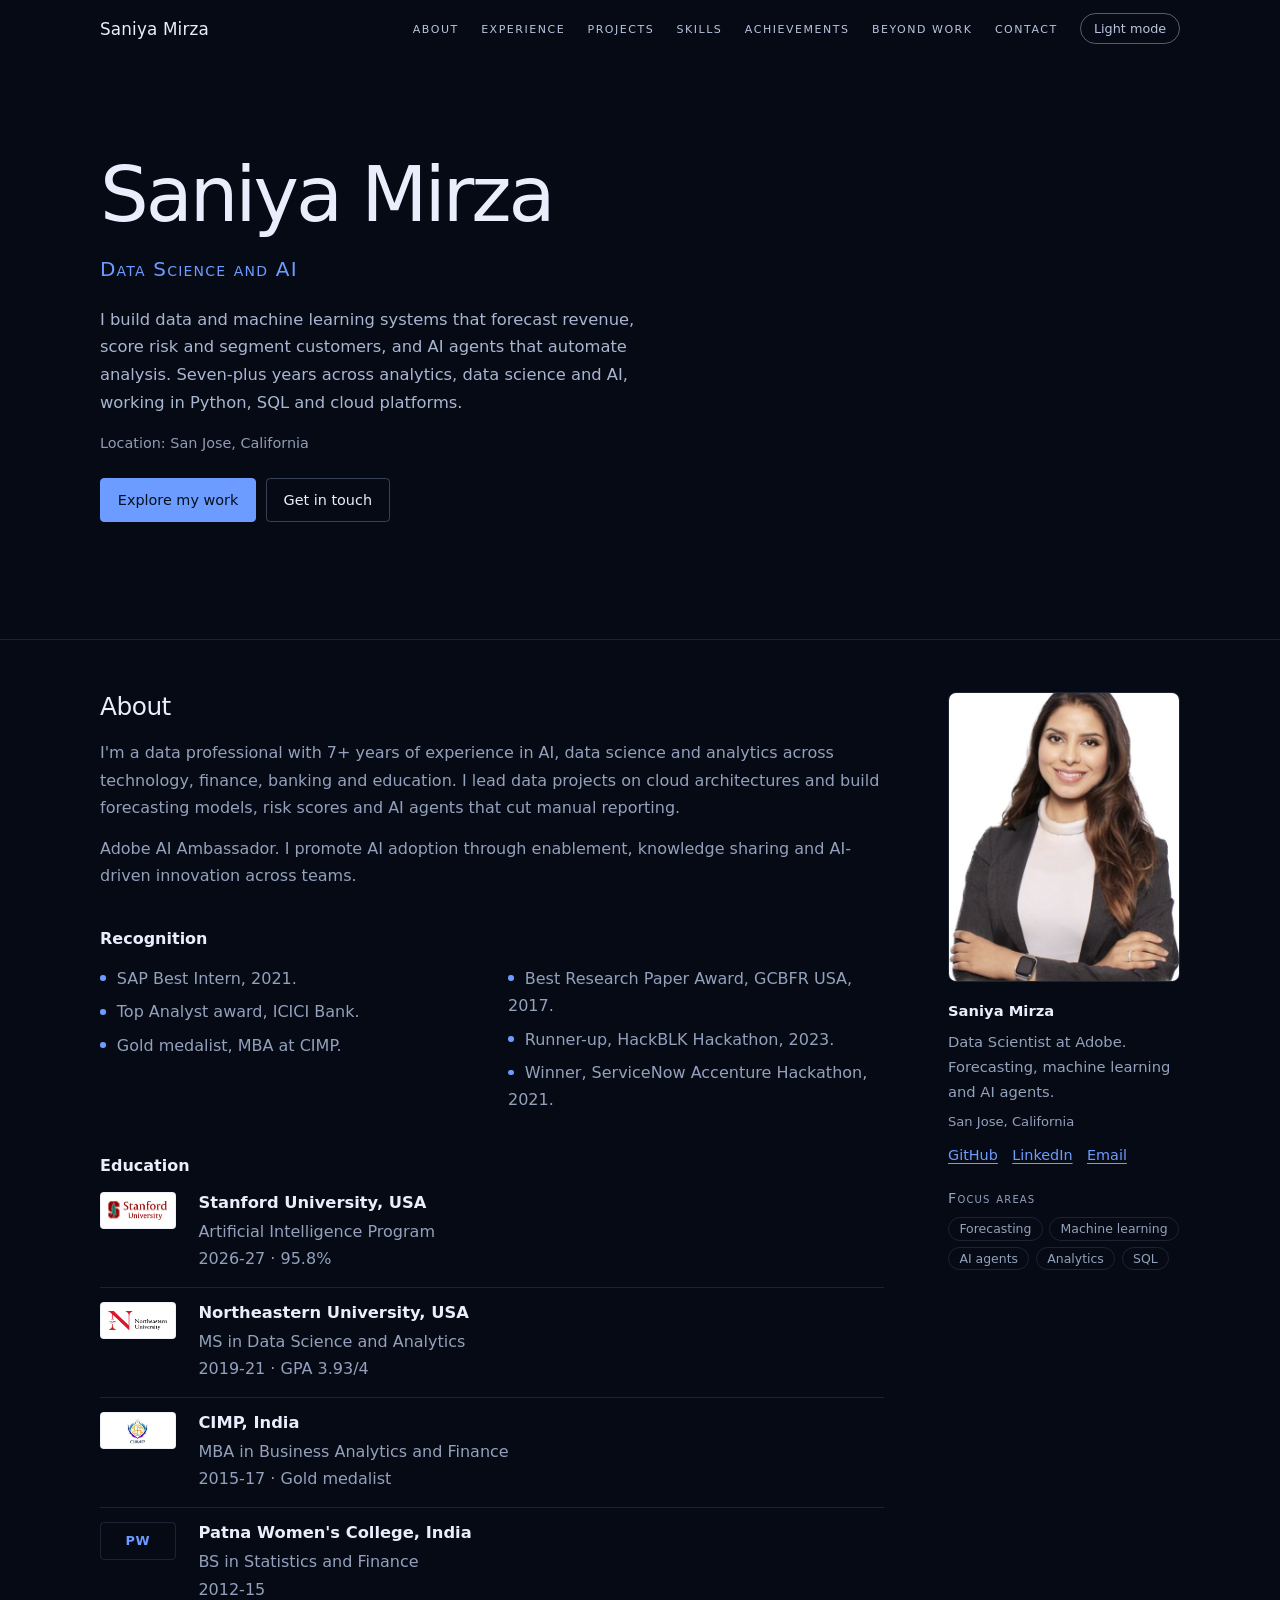
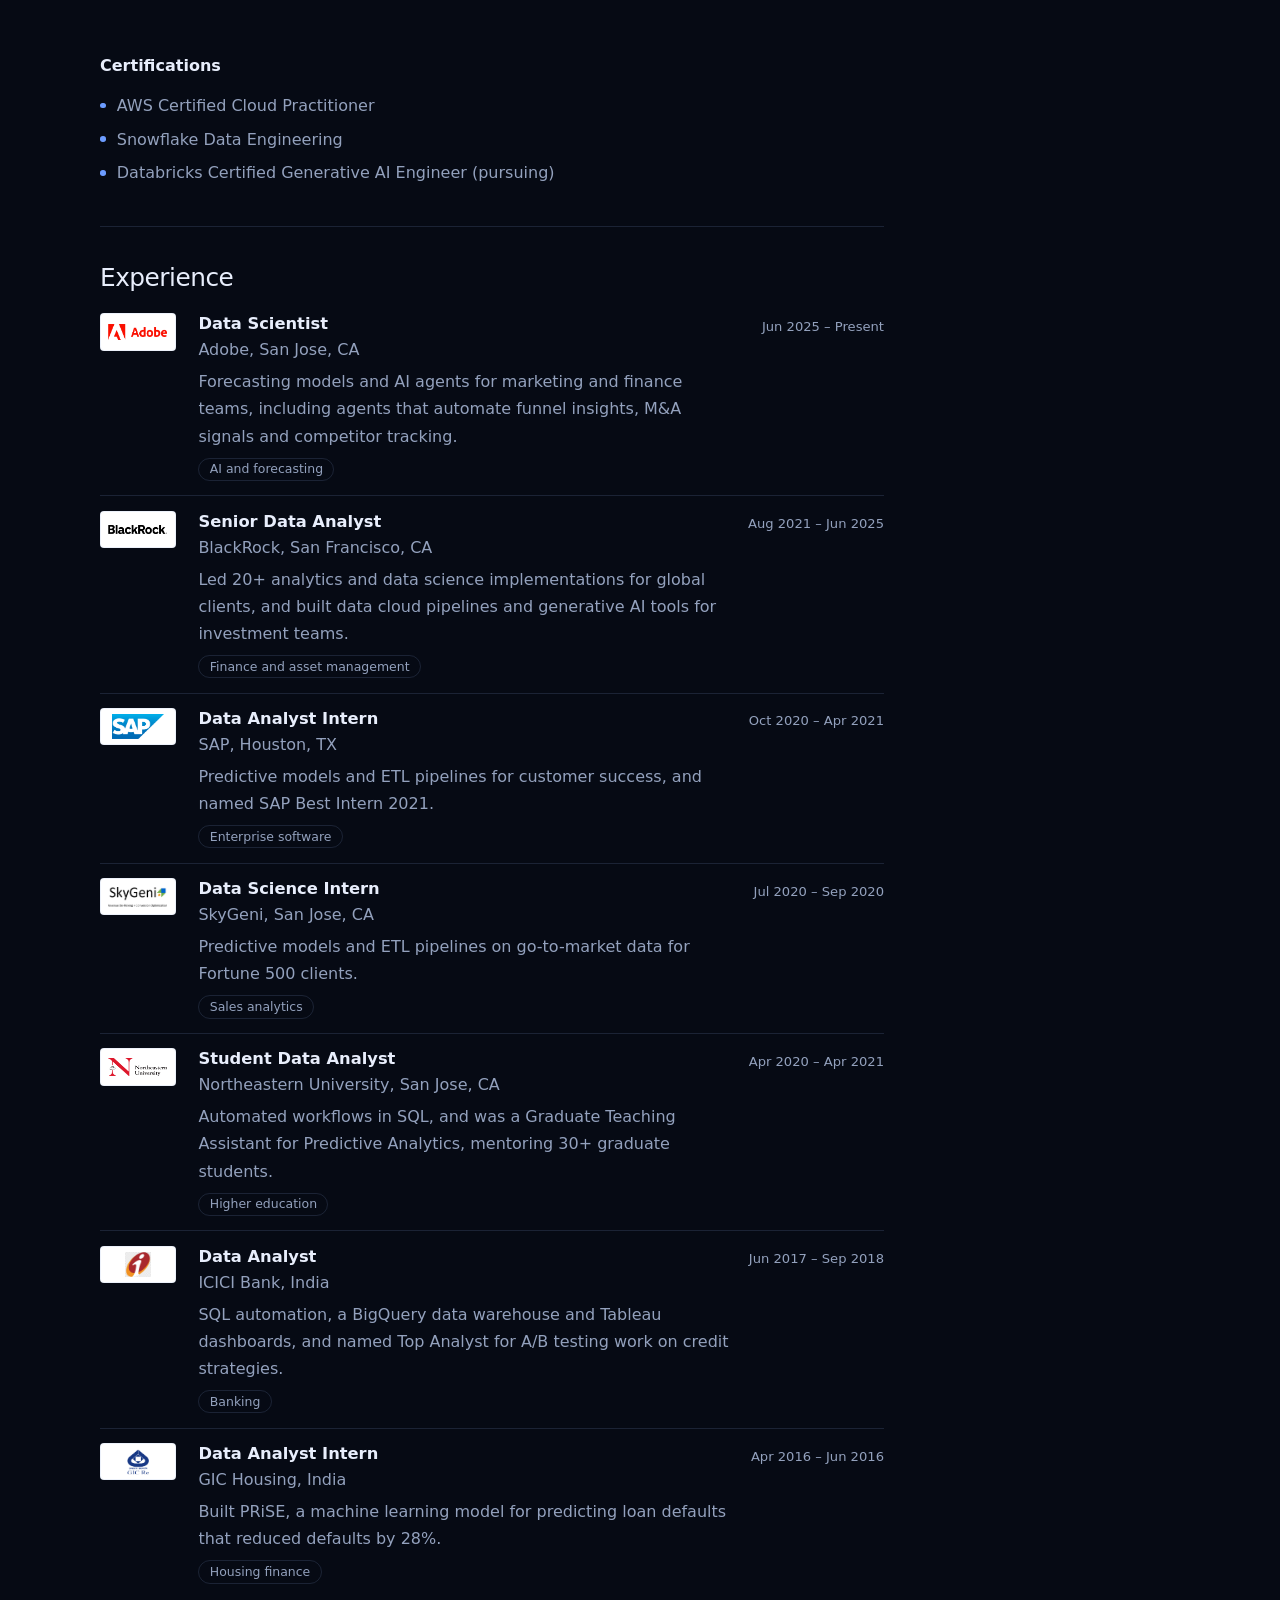
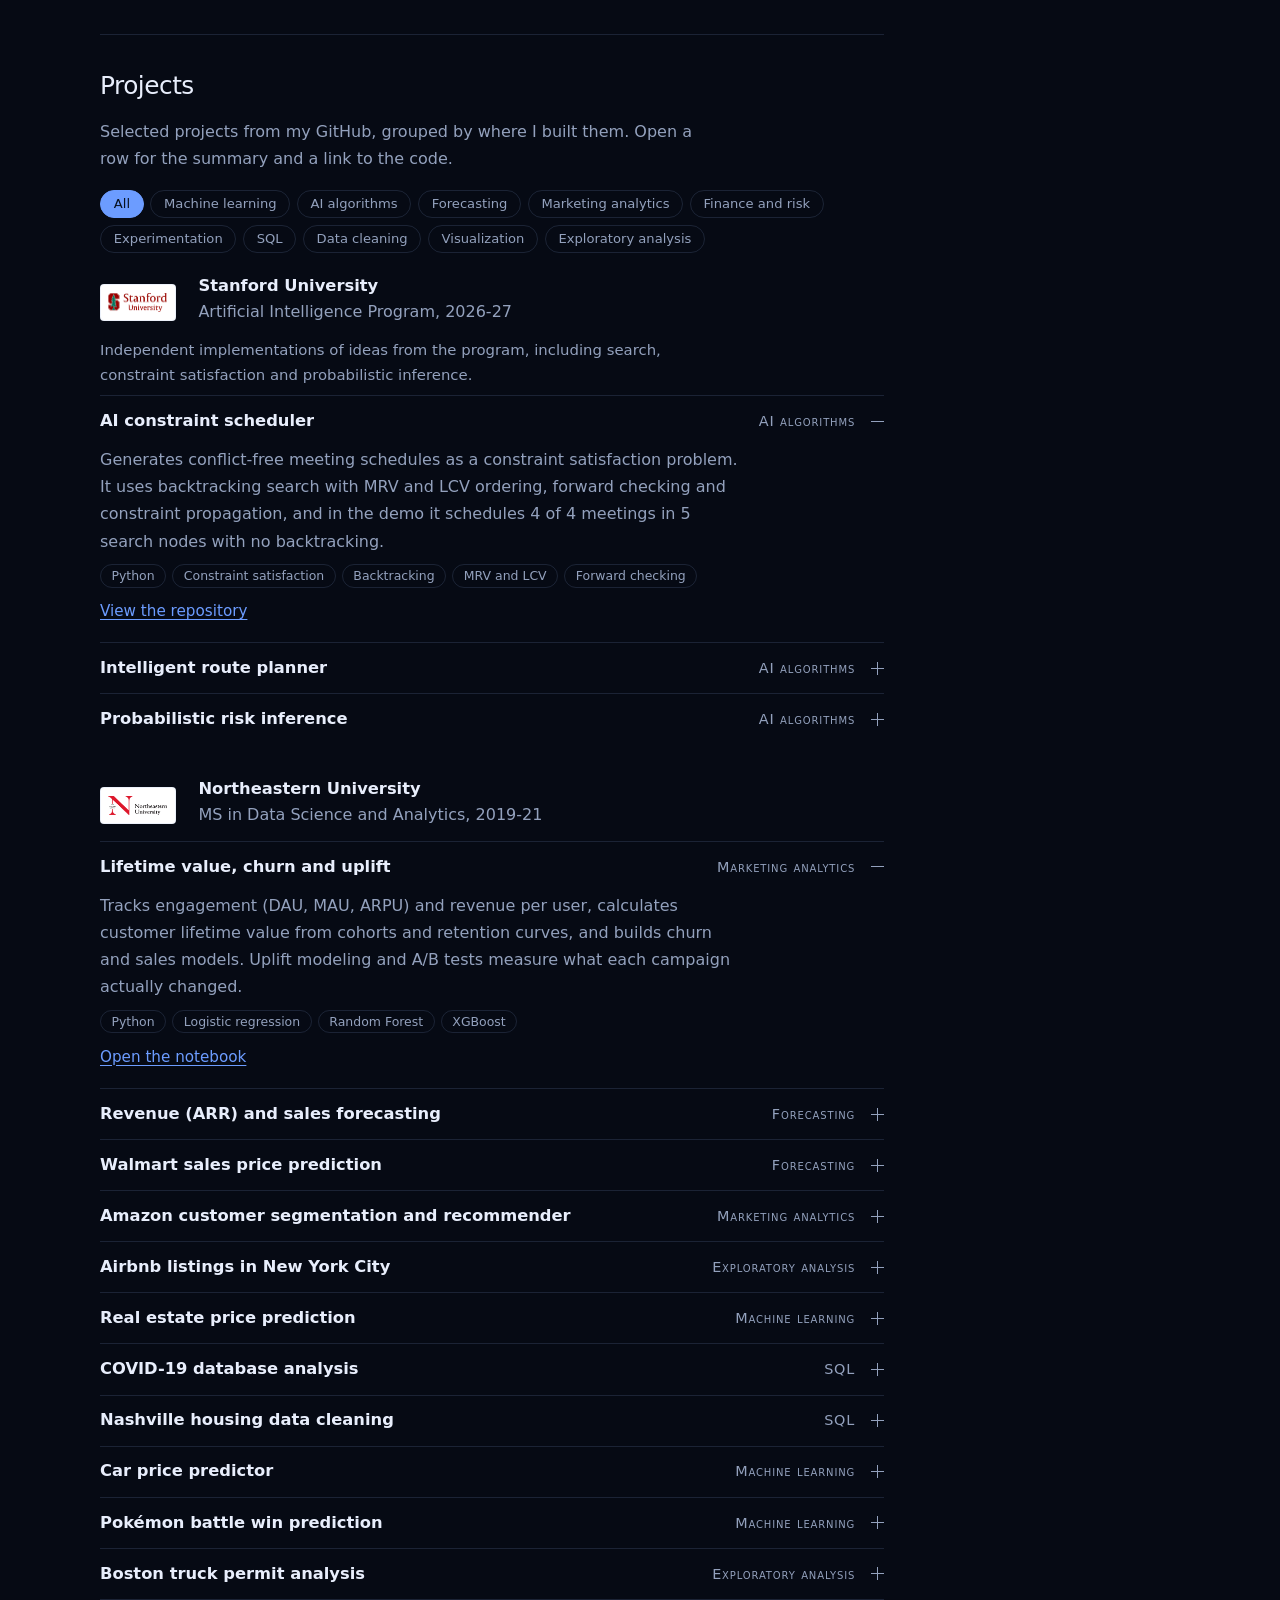
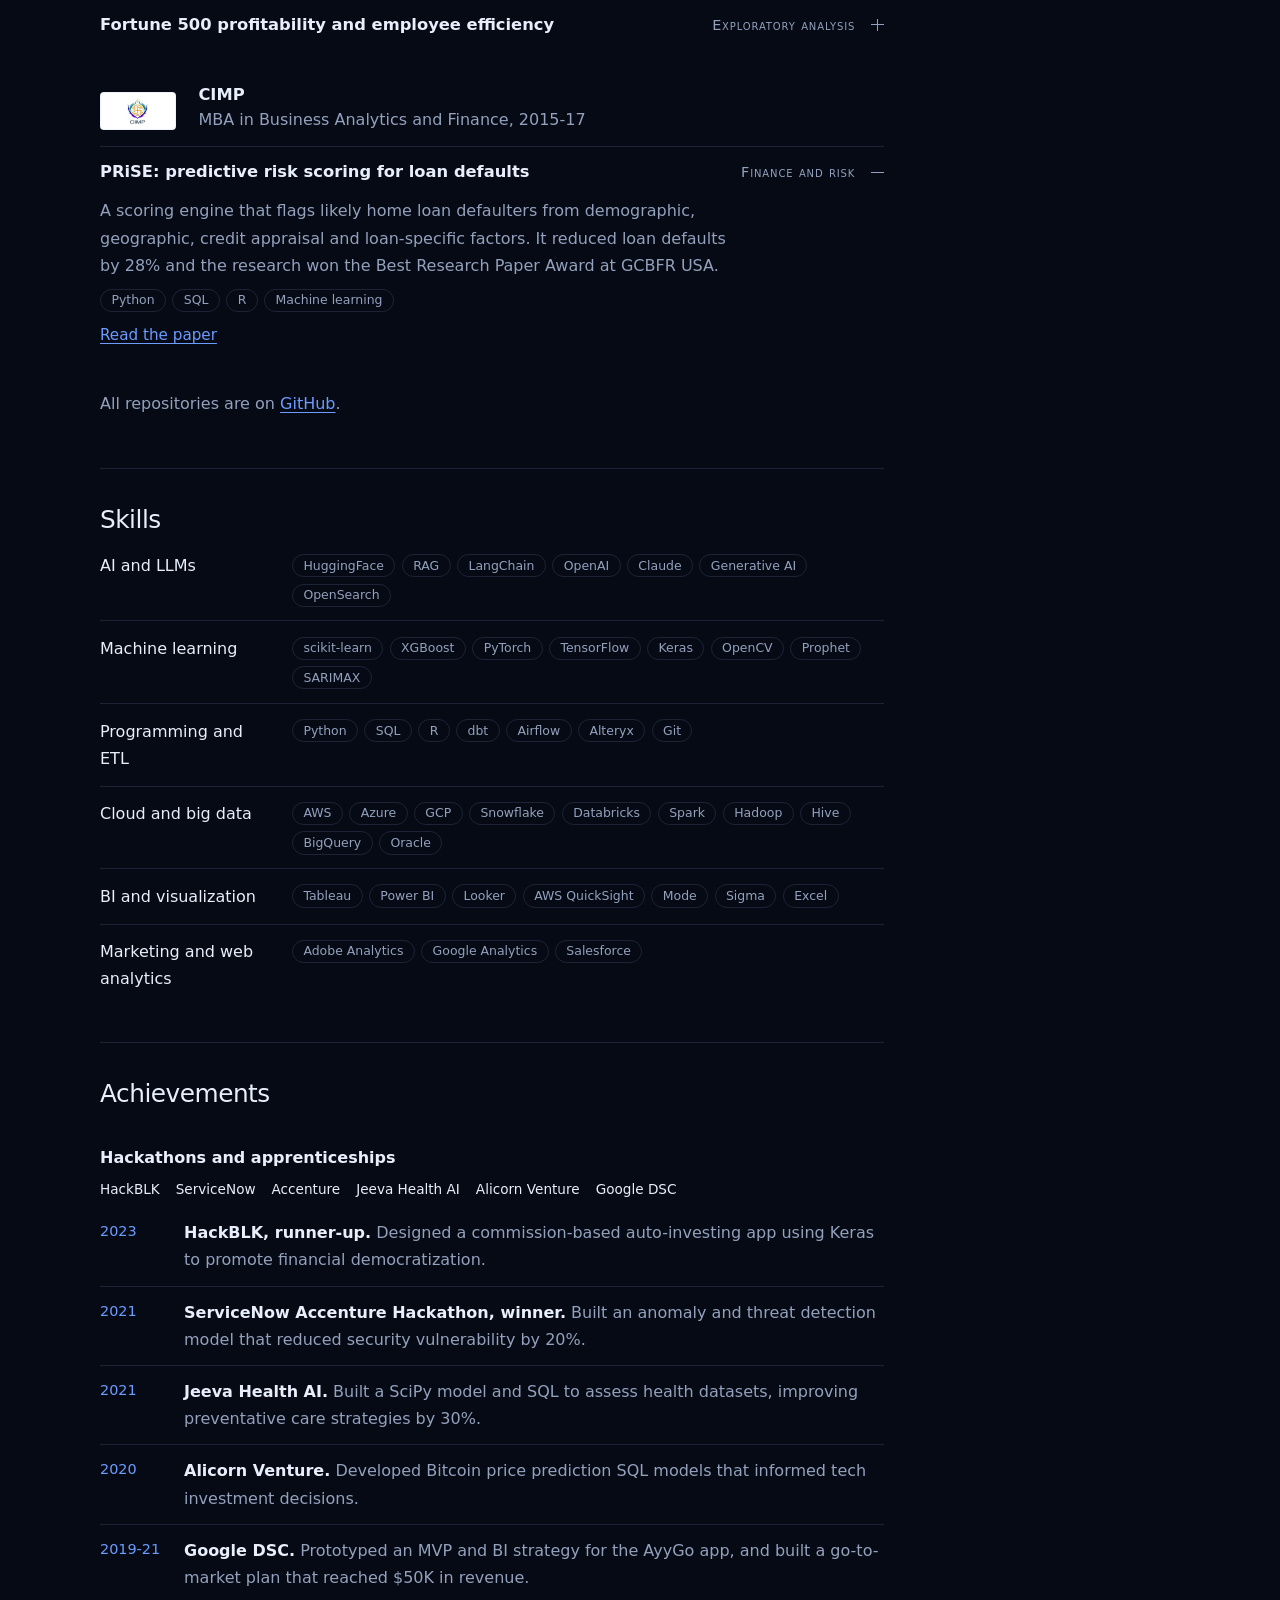
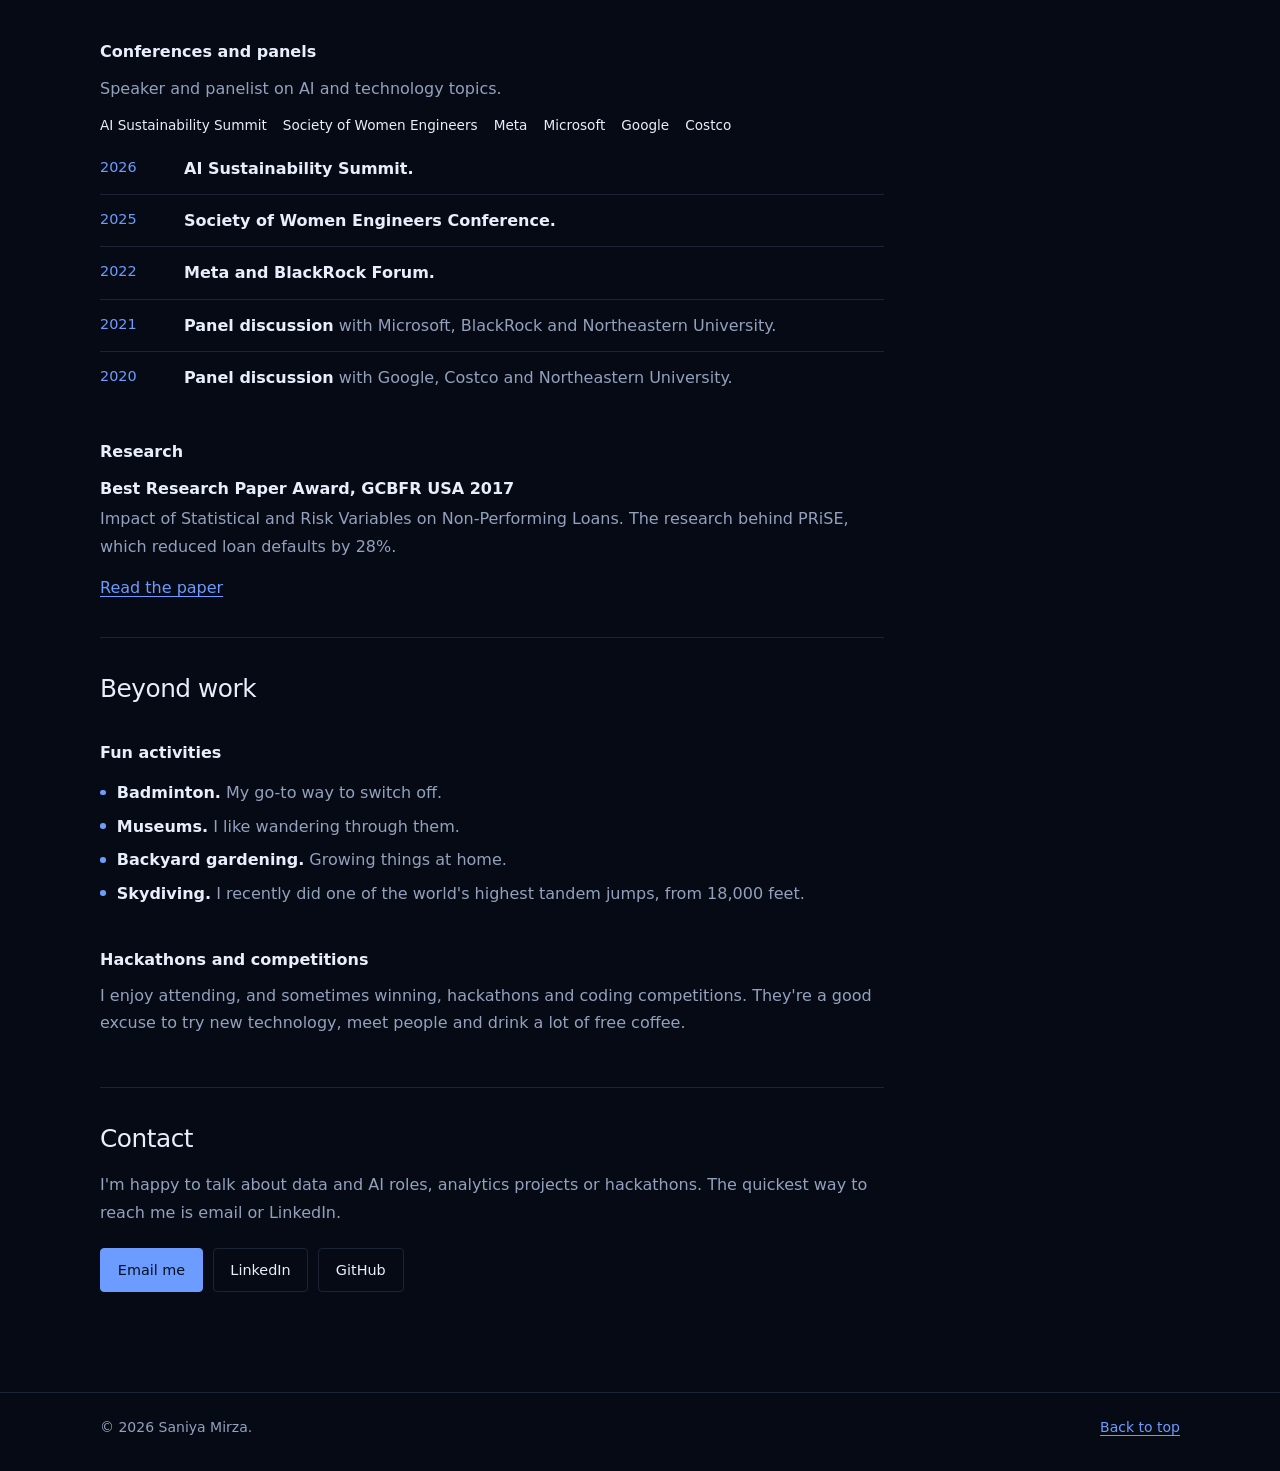
==== index.html @ 74643130 "Add files via upload" ====
<!DOCTYPE html>
<html lang="en" data-theme="dark">
<head>
  <meta charset="utf-8">
  <meta name="viewport" content="width=device-width, initial-scale=1">
  <meta http-equiv="Content-Security-Policy" content="default-src 'self'; script-src 'self'; style-src 'self'; img-src 'self' data:; object-src 'none'; base-uri 'none'; form-action 'none'">
  <meta name="referrer" content="strict-origin-when-cross-origin">
  <meta name="color-scheme" content="dark light">
  <title>Saniya Mirza | Data Science and AI</title>
  <meta name="description" content="Saniya Mirza is a data professional with 7+ years of experience in AI, data science and analytics. Experience at Adobe, BlackRock, SAP and more, with projects in forecasting, machine learning and AI.">
  <link rel="canonical" href="https://saniyamirza.com/">
  <meta property="og:type" content="website">
  <meta property="og:title" content="Saniya Mirza | Data Science and AI">
  <meta property="og:description" content="Forecasting, machine learning and AI projects from a data professional with 7+ years of experience.">
  <meta property="og:url" content="https://saniyamirza.com/">
  <link rel="icon" href="data:image/svg+xml,%3Csvg xmlns='http://www.w3.org/2000/svg' viewBox='0 0 64 64'%3E%3Crect width='64' height='64' rx='14' fill='%23060A14'/%3E%3Cg stroke='%236C9CFF' stroke-width='3'%3E%3Cline x1='14' y1='20' x2='32' y2='32'/%3E%3Cline x1='14' y1='44' x2='32' y2='32'/%3E%3Cline x1='32' y1='32' x2='50' y2='32'/%3E%3C/g%3E%3Cg fill='%236FE3FF'%3E%3Ccircle cx='14' cy='20' r='5'/%3E%3Ccircle cx='14' cy='44' r='5'/%3E%3Ccircle cx='32' cy='32' r='5'/%3E%3Ccircle cx='50' cy='32' r='5'/%3E%3C/g%3E%3C/svg%3E">
  <link rel="stylesheet" href="style.css">
  <script src="script.js"></script>
</head>
<body>
<a class="skip-link" href="#main">Skip to content</a>

<header class="site-header" id="site-header">
  <nav class="wrap nav" aria-label="Main navigation">
    <a class="brand" href="#home">Saniya Mirza</a>
    <div id="nav-links" class="nav-links">
      <a href="#about">About</a>
      <a href="#experience">Experience</a>
      <a href="#projects">Projects</a>
      <a href="#skills">Skills</a>
      <a href="#achievements">Achievements</a>
      <a href="#interests">Beyond work</a>
      <a href="#contact">Contact</a>
    </div>
    <button class="theme-toggle" id="theme-toggle" type="button" aria-pressed="true">Light mode</button>
    <button class="menu-toggle" type="button" aria-expanded="false" aria-controls="nav-links">Menu</button>
  </nav>
</header>

<main id="main">

  <section id="home" class="hero">
    <canvas id="net" class="net" aria-hidden="true"></canvas>
    <div class="wrap hero-inner">
      <h1>Saniya Mirza</h1>
      <p class="role">Data Science and AI</p>
      <p class="intro">I build data and machine learning systems that forecast revenue, score risk and segment customers, and AI agents that automate analysis. Seven-plus years across analytics, data science and AI, working in Python, SQL and cloud platforms.</p>
      <p class="location">Location: San Jose, California</p>
      <p class="actions">
        <a class="btn primary" href="#projects">Explore my work</a>
        <a class="btn" href="#contact">Get in touch</a>
        <a class="btn resume-link" href="docs/SaniyaMirza_Resume.pdf" target="_blank" rel="noopener noreferrer">Resume</a>
      </p>
    </div>
  </section>

  <div class="wrap layout">

    <aside class="sidebar" aria-label="About me">
      <div class="profile" id="profile-card">
        <div class="initials" aria-hidden="true">SM</div>
        <img class="portrait" src="assets/portrait/pic.jpg" alt="Saniya Mirza" width="800" height="1000">
      </div>
      <div class="side-text">
        <p class="side-name">Saniya Mirza</p>
        <p>Data Scientist at Adobe. Forecasting, machine learning and AI agents.</p>
        <p class="muted-small">San Jose, California</p>
        <ul class="side-links">
          <li><a href="https://github.com/MirzaSaniya" target="_blank" rel="noopener noreferrer">GitHub</a></li>
          <li><a href="https://www.linkedin.com/in/SaniyaMirza/" target="_blank" rel="noopener noreferrer">LinkedIn</a></li>
          <li><a href="mailto:mirzasaniya305@gmail.com">Email</a></li>
        </ul>
        <p class="side-label">Focus areas</p>
        <ul class="pills">
          <li>Forecasting</li><li>Machine learning</li><li>AI agents</li><li>Analytics</li><li>SQL</li>
        </ul>
      </div>
    </aside>

    <div class="content">

      <section id="about" class="block" aria-labelledby="about-h">
        <h2 id="about-h">About</h2>
        <p>I'm a data professional with 7+ years of experience in AI, data science and analytics across technology, finance, banking and education. I lead data projects on cloud architectures and build forecasting models, risk scores and AI agents that cut manual reporting.</p>
        <p>Adobe AI Ambassador. I promote AI adoption through enablement, knowledge sharing and AI-driven innovation across teams.</p>
        <h3>Recognition</h3>
        <ul class="plain cols"><li>SAP Best Intern, 2021.</li><li>Top Analyst award, ICICI Bank.</li><li>Gold medalist, MBA at CIMP.</li><li>Best Research Paper Award, GCBFR USA, 2017.</li><li>Runner-up, HackBLK Hackathon, 2023.</li><li>Winner, ServiceNow Accenture Hackathon, 2021.</li></ul>
        <h3>Education</h3>
        <ul class="rows">
          <li class="row">
            <span class="logo" data-initials="SU"><img src="assets/logos/stanford.png" alt="" width="96" height="64"></span>
            <div class="row-main">
              <h3>Stanford University, USA</h3>
              <p>Artificial Intelligence Program<br>2026-27 &middot; 95.8%</p>
            </div>
          </li>
          <li class="row">
            <span class="logo" data-initials="NU"><img src="assets/logos/northeastern.png" alt="" width="96" height="64"></span>
            <div class="row-main">
              <h3>Northeastern University, USA</h3>
              <p>MS in Data Science and Analytics<br>2019-21 &middot; GPA 3.93/4</p>
            </div>
          </li>
          <li class="row">
            <span class="logo" data-initials="CIMP"><img src="assets/logos/cimp.png" alt="" width="96" height="64"></span>
            <div class="row-main">
              <h3>CIMP, India</h3>
              <p>MBA in Business Analytics and Finance<br>2015-17 &middot; Gold medalist</p>
            </div>
          </li>
          <li class="row">
            <span class="logo" data-initials="PW"><img src="assets/logos/patna-womens-college.png" alt="" width="96" height="64"></span>
            <div class="row-main">
              <h3>Patna Women's College, India</h3>
              <p>BS in Statistics and Finance<br>2012-15</p>
            </div>
          </li>
        </ul>
        <h3>Certifications</h3>
        <ul class="plain"><li>AWS Certified Cloud Practitioner</li><li>Snowflake Data Engineering</li><li>Databricks Certified Generative AI Engineer (pursuing)</li></ul>
      </section>

      <section id="experience" class="block" aria-labelledby="experience-h">
        <h2 id="experience-h">Experience</h2>
        <ul class="rows">
        <li class="row">
          <span class="logo" data-initials="A"><img src="assets/logos/adobe.png" alt="" width="96" height="64"></span>
          <div class="row-main">
            <h3>Data Scientist</h3>
            <p class="org">Adobe, San Jose, CA</p>
            <p>Forecasting models and AI agents for marketing and finance teams, including agents that automate funnel insights, M&amp;A signals and competitor tracking.</p>
            <ul class="pills"><li>AI and forecasting</li></ul>
          </div>
          <p class="when-col">Jun 2025 &ndash; Present</p>
        </li>
        <li class="row">
          <span class="logo" data-initials="BR"><img src="assets/logos/blackrock.jpg" alt="" width="96" height="64"></span>
          <div class="row-main">
            <h3>Senior Data Analyst</h3>
            <p class="org">BlackRock, San Francisco, CA</p>
            <p>Led 20+ analytics and data science implementations for global clients, and built data cloud pipelines and generative AI tools for investment teams.</p>
            <ul class="pills"><li>Finance and asset management</li></ul>
          </div>
          <p class="when-col">Aug 2021 &ndash; Jun 2025</p>
        </li>
        <li class="row">
          <span class="logo" data-initials="SAP"><img src="assets/logos/sap.png" alt="" width="96" height="64"></span>
          <div class="row-main">
            <h3>Data Analyst Intern</h3>
            <p class="org">SAP, Houston, TX</p>
            <p>Predictive models and ETL pipelines for customer success, and named SAP Best Intern 2021.</p>
            <ul class="pills"><li>Enterprise software</li></ul>
          </div>
          <p class="when-col">Oct 2020 &ndash; Apr 2021</p>
        </li>
        <li class="row">
          <span class="logo" data-initials="SG"><img src="assets/logos/skygeni.png" alt="" width="96" height="64"></span>
          <div class="row-main">
            <h3>Data Science Intern</h3>
            <p class="org">SkyGeni, San Jose, CA</p>
            <p>Predictive models and ETL pipelines on go-to-market data for Fortune 500 clients.</p>
            <ul class="pills"><li>Sales analytics</li></ul>
          </div>
          <p class="when-col">Jul 2020 &ndash; Sep 2020</p>
        </li>
        <li class="row">
          <span class="logo" data-initials="NU"><img src="assets/logos/northeastern.png" alt="" width="96" height="64"></span>
          <div class="row-main">
            <h3>Student Data Analyst</h3>
            <p class="org">Northeastern University, San Jose, CA</p>
            <p>Automated workflows in SQL, and was a Graduate Teaching Assistant for Predictive Analytics, mentoring 30+ graduate students.</p>
            <ul class="pills"><li>Higher education</li></ul>
          </div>
          <p class="when-col">Apr 2020 &ndash; Apr 2021</p>
        </li>
        <li class="row">
          <span class="logo" data-initials="IC"><img src="assets/logos/icici.jpg" alt="" width="96" height="64"></span>
          <div class="row-main">
            <h3>Data Analyst</h3>
            <p class="org">ICICI Bank, India</p>
            <p>SQL automation, a BigQuery data warehouse and Tableau dashboards, and named Top Analyst for A/B testing work on credit strategies.</p>
            <ul class="pills"><li>Banking</li></ul>
          </div>
          <p class="when-col">Jun 2017 &ndash; Sep 2018</p>
        </li>
        <li class="row">
          <span class="logo" data-initials="GIC"><img src="assets/logos/gic.png" alt="" width="96" height="64"></span>
          <div class="row-main">
            <h3>Data Analyst Intern</h3>
            <p class="org">GIC Housing, India</p>
            <p>Built PRiSE, a machine learning model for predicting loan defaults that reduced defaults by 28%.</p>
            <ul class="pills"><li>Housing finance</li></ul>
          </div>
          <p class="when-col">Apr 2016 &ndash; Jun 2016</p>
        </li>
        </ul>
      </section>

      <section id="projects" class="block" aria-labelledby="projects-h">
        <h2 id="projects-h">Projects</h2>
        <p class="lede">Selected projects from my GitHub, grouped by where I built them. Open a row for the summary and a link to the code.</p>
        <div class="filters" role="group" aria-label="Filter projects">
          <button type="button" class="chip" data-filter="all" aria-pressed="true">All</button>
          <button type="button" class="chip" data-filter="ml" aria-pressed="false">Machine learning</button>
          <button type="button" class="chip" data-filter="ai" aria-pressed="false">AI algorithms</button>
          <button type="button" class="chip" data-filter="forecasting" aria-pressed="false">Forecasting</button>
          <button type="button" class="chip" data-filter="marketing" aria-pressed="false">Marketing analytics</button>
          <button type="button" class="chip" data-filter="finance" aria-pressed="false">Finance and risk</button>
          <button type="button" class="chip" data-filter="experimentation" aria-pressed="false">Experimentation</button>
          <button type="button" class="chip" data-filter="sql" aria-pressed="false">SQL</button>
          <button type="button" class="chip" data-filter="cleaning" aria-pressed="false">Data cleaning</button>
          <button type="button" class="chip" data-filter="viz" aria-pressed="false">Visualization</button>
          <button type="button" class="chip" data-filter="eda" aria-pressed="false">Exploratory analysis</button>
        </div>
        <p class="sr-only" id="filter-status" role="status" aria-live="polite"></p>
        <div id="project-list">
      <div class="project-group">
        <div class="row group-head">
          <span class="logo" data-initials="SU"><img src="assets/logos/stanford.png" alt="" width="96" height="64"></span>
          <div class="row-main"><h3>Stanford University</h3><p class="org">Artificial Intelligence Program, 2026-27</p></div>
        </div>
        <p class="group-note">Independent implementations of ideas from the program, including search, constraint satisfaction and probabilistic inference.</p>
        <div class="project-list">
          <details class="project" data-tags="ai" open>
            <summary>
              <span class="p-title">AI constraint scheduler</span>
              <span class="cat">AI algorithms</span>
              <span class="chev" aria-hidden="true"></span>
            </summary>
            <div class="p-body">
              <p>Generates conflict-free meeting schedules as a constraint satisfaction problem. It uses backtracking search with MRV and LCV ordering, forward checking and constraint propagation, and in the demo it schedules 4 of 4 meetings in 5 search nodes with no backtracking.</p>
              <ul class="pills"><li>Python</li><li>Constraint satisfaction</li><li>Backtracking</li><li>MRV and LCV</li><li>Forward checking</li></ul>
              <a class="text-link" href="https://github.com/MirzaSaniya/ai-constraint-scheduler" target="_blank" rel="noopener noreferrer">View the repository</a>
            </div>
          </details>
          <details class="project" data-tags="ai">
            <summary>
              <span class="p-title">Intelligent route planner</span>
              <span class="cat">AI algorithms</span>
              <span class="chev" aria-hidden="true"></span>
            </summary>
            <div class="p-body">
              <p>Compares Uniform Cost Search and A* for optimal route planning on weighted graphs, using admissible heuristics, path reconstruction and search-efficiency benchmarking to show the trade-offs.</p>
              <ul class="pills"><li>Python</li><li>Uniform Cost Search</li><li>A* search</li><li>Heuristics</li><li>Graph algorithms</li></ul>
              <a class="text-link" href="https://github.com/MirzaSaniya/intelligent-route-planner" target="_blank" rel="noopener noreferrer">View the repository</a>
            </div>
          </details>
          <details class="project" data-tags="ai">
            <summary>
              <span class="p-title">Probabilistic risk inference</span>
              <span class="cat">AI algorithms</span>
              <span class="chev" aria-hidden="true"></span>
            </summary>
            <div class="p-body">
              <p>A Bayesian network that estimates operational risk from observed evidence such as load, anomaly signals and service symptoms, computing posterior probabilities by enumeration.</p>
              <ul class="pills"><li>Python</li><li>Bayesian networks</li><li>Probabilistic inference</li></ul>
              <a class="text-link" href="https://github.com/MirzaSaniya/probabilistic-risk-inference" target="_blank" rel="noopener noreferrer">View the repository</a>
            </div>
          </details>
        </div>
      </div>
      <div class="project-group">
        <div class="row group-head">
          <span class="logo" data-initials="NU"><img src="assets/logos/northeastern.png" alt="" width="96" height="64"></span>
          <div class="row-main"><h3>Northeastern University</h3><p class="org">MS in Data Science and Analytics, 2019-21</p></div>
        </div>
        <div class="project-list">
          <details class="project" data-tags="ml forecasting marketing experimentation" open>
            <summary>
              <span class="p-title">Lifetime value, churn and uplift</span>
              <span class="cat">Marketing analytics</span>
              <span class="chev" aria-hidden="true"></span>
            </summary>
            <div class="p-body">
              <p>Tracks engagement (DAU, MAU, ARPU) and revenue per user, calculates customer lifetime value from cohorts and retention curves, and builds churn and sales models. Uplift modeling and A/B tests measure what each campaign actually changed.</p>
              <ul class="pills"><li>Python</li><li>Logistic regression</li><li>Random Forest</li><li>XGBoost</li></ul>
              <a class="text-link" href="https://github.com/MirzaSaniya/Marketing-Analytics-Metrics-and-predictive-Modeling-Saniya-Mirza/blob/main/customer_lifetime_value_prediction.ipynb" target="_blank" rel="noopener noreferrer">Open the notebook</a>
            </div>
          </details>
          <details class="project" data-tags="forecasting marketing experimentation">
            <summary>
              <span class="p-title">Revenue (ARR) and sales forecasting</span>
              <span class="cat">Forecasting</span>
              <span class="chev" aria-hidden="true"></span>
            </summary>
            <div class="p-body">
              <p>Forecasts annual recurring revenue to find growth patterns, seasonality and churn trends by segment. Also covers pricing elasticity, promotion impact, multi-touch attribution and CPA versus LTV.</p>
              <ul class="pills"><li>Python</li><li>ARIMA</li><li>Prophet</li><li>LSTM</li><li>CausalImpact</li></ul>
              <a class="text-link" href="https://github.com/MirzaSaniya/Time-Series-Forecasting-for-Revenue-ARR-Sales-in-Python/blob/main/Time_Series_Forecast_for_Sales_and_Revenue_Saniya_Mirza.ipynb" target="_blank" rel="noopener noreferrer">Open the notebook</a>
            </div>
          </details>
          <details class="project" data-tags="ml forecasting">
            <summary>
              <span class="p-title">Walmart sales price prediction</span>
              <span class="cat">Forecasting</span>
              <span class="chev" aria-hidden="true"></span>
            </summary>
            <div class="p-body">
              <p>Forecasts sales prices across stores and departments using time series features, and surfaces seasonal patterns, holiday effects and store-level demand differences.</p>
              <ul class="pills"><li>Linear Regression</li><li>Random Forest</li><li>XGBoost</li><li>k-NN</li></ul>
              <a class="text-link" href="https://github.com/MirzaSaniya/Walmart-Sales-Price-Prediction-using-Linear-Regression-Random-Forest-XGBoost-k-Nearest-Neighbor-/blob/main/Walmart_Time_Series_Forecast.ipynb" target="_blank" rel="noopener noreferrer">Open the notebook</a>
            </div>
          </details>
          <details class="project" data-tags="ml marketing">
            <summary>
              <span class="p-title">Amazon customer segmentation and recommender</span>
              <span class="cat">Marketing analytics</span>
              <span class="chev" aria-hidden="true"></span>
            </summary>
            <div class="p-body">
              <p>Builds customer-level features from transactions, clusters customers with K-means, profiles each segment, and recommends best-sellers to customers in the same cluster who haven't bought them yet.</p>
              <ul class="pills"><li>Python</li><li>K-means</li><li>Feature engineering</li></ul>
              <a class="text-link" href="https://github.com/MirzaSaniya/Amazon-Customer-Segmentation-and-Recommendation-System-Saniya-Mirza/blob/main/Amazon_Customer_Segmentation_and_Recommendation_System_Saniya_Mirza.ipynb" target="_blank" rel="noopener noreferrer">Open the notebook</a>
            </div>
          </details>
          <details class="project" data-tags="eda sql viz">
            <summary>
              <span class="p-title">Airbnb listings in New York City</span>
              <span class="cat">Exploratory analysis</span>
              <span class="chev" aria-hidden="true"></span>
            </summary>
            <div class="p-body">
              <p>Explores popular listings and the busiest hosts with Pandas, Seaborn and a geographic heatmap, and uses SQL (self joins, CTEs, procedures) to prepare data for a Tableau dashboard.</p>
              <ul class="pills"><li>Python</li><li>SQL Server</li><li>Tableau</li></ul>
              <a class="text-link" href="https://github.com/MirzaSaniya/Airbnb-Exploratory-Data-Analysis-Saniya-Mirza/blob/main/Airbnb_Exploratory_Data_Analysis_Saniya_Mirza.ipynb" target="_blank" rel="noopener noreferrer">Open the notebook</a>
            </div>
          </details>
          <details class="project" data-tags="ml finance">
            <summary>
              <span class="p-title">Real estate price prediction</span>
              <span class="cat">Machine learning</span>
              <span class="chev" aria-hidden="true"></span>
            </summary>
            <div class="p-body">
              <p>Predicts house transaction prices with regression models compared on RMSE, R-squared and mean absolute error, using one-hot encoding for categorical features.</p>
              <ul class="pills"><li>XGBoost</li><li>Lasso</li><li>Random Forest</li></ul>
              <a class="text-link" href="https://github.com/MirzaSaniya/Machine-Learning-Real-Estate/blob/main/Machine_Learning_Real_Estate.ipynb" target="_blank" rel="noopener noreferrer">Open the notebook</a>
            </div>
          </details>
          <details class="project" data-tags="sql eda cleaning">
            <summary>
              <span class="p-title">COVID-19 database analysis</span>
              <span class="cat">SQL</span>
              <span class="chev" aria-hidden="true"></span>
            </summary>
            <div class="p-body">
              <p>Cleans and explores 2020-2021 country-level case, death and vaccination records using joins, CTEs, temp tables, window functions and views.</p>
              <ul class="pills"><li>SQL Server</li></ul>
              <a class="text-link" href="https://github.com/MirzaSaniya/COVID-19-Database-Analysis-using-SQL/blob/main/COVID%20Portfolio%20Project.sql" target="_blank" rel="noopener noreferrer">Open the SQL file</a>
            </div>
          </details>
          <details class="project" data-tags="sql cleaning">
            <summary>
              <span class="p-title">Nashville housing data cleaning</span>
              <span class="cat">SQL</span>
              <span class="chev" aria-hidden="true"></span>
            </summary>
            <div class="p-body">
              <p>Loads, cleans and restructures records of houses sold in Nashville between 2013 and 2019, using DML, DQL and DDL.</p>
              <ul class="pills"><li>PostgreSQL</li></ul>
              <a class="text-link" href="https://github.com/MirzaSaniya/Data-Manipulation-on-Nashville-city/blob/main/Data%20Cleaning%20Project%20Queries_%20Nashville%20Housing.sql" target="_blank" rel="noopener noreferrer">Open the SQL file</a>
            </div>
          </details>
          <details class="project" data-tags="eda ml cleaning">
            <summary>
              <span class="p-title">Car price predictor</span>
              <span class="cat">Machine learning</span>
              <span class="chev" aria-hidden="true"></span>
            </summary>
            <div class="p-body">
              <p>Detects outliers and explores a dataset of more than 10,000 cars (fuel type, horsepower, transmission, mileage) before predicting price.</p>
              <ul class="pills"><li>Python</li><li>Random Forest</li></ul>
              <a class="text-link" href="https://github.com/MirzaSaniya/Car-Exploratory-Data-Analysis-in-Python-Saniya-Mirza/blob/main/Car_Exploratory_Data_Analysis_in_Python_Saniya_Mirza.ipynb" target="_blank" rel="noopener noreferrer">Open the notebook</a>
            </div>
          </details>
          <details class="project" data-tags="ml">
            <summary>
              <span class="p-title">Pok&eacute;mon battle win prediction</span>
              <span class="cat">Machine learning</span>
              <span class="chev" aria-hidden="true"></span>
            </summary>
            <div class="p-body">
              <p>Predicts the likelihood of winning a battle and compares models. XGBoost on a reduced feature set had the lowest error, using only attack and speed.</p>
              <ul class="pills"><li>SVM</li><li>Regression tree</li><li>Random Forest</li><li>XGBoost</li><li>PCA</li></ul>
              <a class="text-link" href="https://github.com/MirzaSaniya/Pokemon-Data-Analysis-Saniya-Mirza/blob/main/Pokemon_Data_Analysis_Saniya_Mirza.ipynb" target="_blank" rel="noopener noreferrer">Open the notebook</a>
            </div>
          </details>
          <details class="project" data-tags="eda viz">
            <summary>
              <span class="p-title">Boston truck permit analysis</span>
              <span class="cat">Exploratory analysis</span>
              <span class="chev" aria-hidden="true"></span>
            </summary>
            <div class="p-body">
              <p>Analyzes the city's daily export of moving truck permits, with modeling and visualization of the data.</p>
              <ul class="pills"><li>Python</li><li>SciPy</li><li>Pandas</li><li>Matplotlib</li></ul>
              <a class="text-link" href="https://github.com/MirzaSaniya/Boston-Truck-Permit-Dataset-Analysis/blob/main/Boston_permit_Dataset_Analysis.ipynb" target="_blank" rel="noopener noreferrer">Open the notebook</a>
            </div>
          </details>
          <details class="project" data-tags="eda ml finance">
            <summary>
              <span class="p-title">Fortune 500 profitability and employee efficiency</span>
              <span class="cat">Exploratory analysis</span>
              <span class="chev" aria-hidden="true"></span>
            </summary>
            <div class="p-body">
              <p>Compares the largest US companies by region, industry and sector, and models the relationship between profit and headcount to find the KPIs behind efficiency.</p>
              <ul class="pills"><li>Python</li><li>Random Forest</li></ul>
              <a class="text-link" href="https://github.com/MirzaSaniya/Fortune-500-Companies-Performance-Analysis/blob/main/Fortune_500_Companies_Performance_Analysis.ipynb" target="_blank" rel="noopener noreferrer">Open the notebook</a>
            </div>
          </details>
        </div>
      </div>
      <div class="project-group">
        <div class="row group-head">
          <span class="logo" data-initials="CIMP"><img src="assets/logos/cimp.png" alt="" width="96" height="64"></span>
          <div class="row-main"><h3>CIMP</h3><p class="org">MBA in Business Analytics and Finance, 2015-17</p></div>
        </div>
        <div class="project-list">
          <details class="project" data-tags="ml sql finance" open>
            <summary>
              <span class="p-title">PRiSE: predictive risk scoring for loan defaults</span>
              <span class="cat">Finance and risk</span>
              <span class="chev" aria-hidden="true"></span>
            </summary>
            <div class="p-body">
              <p>A scoring engine that flags likely home loan defaulters from demographic, geographic, credit appraisal and loan-specific factors. It reduced loan defaults by 28% and the research won the Best Research Paper Award at GCBFR USA.</p>
              <ul class="pills"><li>Python</li><li>SQL</li><li>R</li><li>Machine learning</li></ul>
              <a class="text-link" href="https://drive.google.com/file/d/1D5ABJ0wycU69jcHpxwls-e-1bRz8Gu7W/view?usp=sharing" target="_blank" rel="noopener noreferrer">Read the paper</a>
            </div>
          </details>
        </div>
      </div>
        </div>
        <p class="more">All repositories are on <a href="https://github.com/MirzaSaniya" target="_blank" rel="noopener noreferrer">GitHub</a>.</p>
      </section>

      <section id="skills" class="block" aria-labelledby="skills-h">
        <h2 id="skills-h">Skills</h2>
        <dl class="skills">
        <div class="skill"><dt>AI and LLMs</dt><dd><ul class="pills"><li>HuggingFace</li><li>RAG</li><li>LangChain</li><li>OpenAI</li><li>Claude</li><li>Generative AI</li><li>OpenSearch</li></ul></dd></div>
        <div class="skill"><dt>Machine learning</dt><dd><ul class="pills"><li>scikit-learn</li><li>XGBoost</li><li>PyTorch</li><li>TensorFlow</li><li>Keras</li><li>OpenCV</li><li>Prophet</li><li>SARIMAX</li></ul></dd></div>
        <div class="skill"><dt>Programming and ETL</dt><dd><ul class="pills"><li>Python</li><li>SQL</li><li>R</li><li>dbt</li><li>Airflow</li><li>Alteryx</li><li>Git</li></ul></dd></div>
        <div class="skill"><dt>Cloud and big data</dt><dd><ul class="pills"><li>AWS</li><li>Azure</li><li>GCP</li><li>Snowflake</li><li>Databricks</li><li>Spark</li><li>Hadoop</li><li>Hive</li><li>BigQuery</li><li>Oracle</li></ul></dd></div>
        <div class="skill"><dt>BI and visualization</dt><dd><ul class="pills"><li>Tableau</li><li>Power BI</li><li>Looker</li><li>AWS QuickSight</li><li>Mode</li><li>Sigma</li><li>Excel</li></ul></dd></div>
        <div class="skill"><dt>Marketing and web analytics</dt><dd><ul class="pills"><li>Adobe Analytics</li><li>Google Analytics</li><li>Salesforce</li></ul></dd></div>
        </dl>
      </section>

      <section id="achievements" class="block" aria-labelledby="achievements-h">
        <h2 id="achievements-h">Achievements</h2>
        <h3>Hackathons and apprenticeships</h3>
        <ul class="logos first" aria-label="Hackathons and programs">
          <li class="logo"><img src="assets/logos/hackblk.png" alt="" width="96" height="64"><span>HackBLK</span></li>
          <li class="logo"><img src="assets/logos/servicenow.png" alt="" width="96" height="64"><span>ServiceNow</span></li>
          <li class="logo"><img src="assets/logos/accenture.png" alt="" width="96" height="64"><span>Accenture</span></li>
          <li class="logo"><img src="assets/logos/jeeva.png" alt="" width="96" height="64"><span>Jeeva Health AI</span></li>
          <li class="logo"><img src="assets/logos/alicorn.png" alt="" width="96" height="64"><span>Alicorn Venture</span></li>
          <li class="logo"><img src="assets/logos/google-dsc.png" alt="" width="96" height="64"><span>Google DSC</span></li>
        </ul>
        <ul class="facts">
          <li><span class="when">2023</span><p><strong>HackBLK, runner-up.</strong> Designed a commission-based auto-investing app using Keras to promote financial democratization.</p></li>
          <li><span class="when">2021</span><p><strong>ServiceNow Accenture Hackathon, winner.</strong> Built an anomaly and threat detection model that reduced security vulnerability by 20%.</p></li>
          <li><span class="when">2021</span><p><strong>Jeeva Health AI.</strong> Built a SciPy model and SQL to assess health datasets, improving preventative care strategies by 30%.</p></li>
          <li><span class="when">2020</span><p><strong>Alicorn Venture.</strong> Developed Bitcoin price prediction SQL models that informed tech investment decisions.</p></li>
          <li><span class="when">2019-21</span><p><strong>Google DSC.</strong> Prototyped an MVP and BI strategy for the AyyGo app, and built a go-to-market plan that reached $50K in revenue.</p></li>
        </ul>
        <h3>Conferences and panels</h3>
        <p>Speaker and panelist on AI and technology topics.</p>
        <ul class="logos first" aria-label="Conferences and partner organizations">
            <li class="logo"><img src="assets/logos/ai-sustainability-summit.png" alt="" width="96" height="64"><span>AI Sustainability Summit</span></li>
            <li class="logo"><img src="assets/logos/swe.png" alt="" width="96" height="64"><span>Society of Women Engineers</span></li>
            <li class="logo"><img src="assets/logos/meta.png" alt="" width="96" height="64"><span>Meta</span></li>
            <li class="logo"><img src="assets/logos/microsoft.png" alt="" width="96" height="64"><span>Microsoft</span></li>
            <li class="logo"><img src="assets/logos/google.png" alt="" width="96" height="64"><span>Google</span></li>
            <li class="logo"><img src="assets/logos/costco.png" alt="" width="96" height="64"><span>Costco</span></li>
          </ul>
        <ul class="facts">
            <li><span class="when">2026</span><p><strong>AI Sustainability Summit.</strong></p></li>
            <li><span class="when">2025</span><p><strong>Society of Women Engineers Conference.</strong></p></li>
            <li><span class="when">2022</span><p><strong>Meta and BlackRock Forum.</strong></p></li>
            <li><span class="when">2021</span><p><strong>Panel discussion</strong> with Microsoft, BlackRock and Northeastern University.</p></li>
            <li><span class="when">2020</span><p><strong>Panel discussion</strong> with Google, Costco and Northeastern University.</p></li>
          </ul>
        <h3>Research</h3>
        
          <h4>Best Research Paper Award, GCBFR USA 2017</h4>
          <p>Impact of Statistical and Risk Variables on Non-Performing Loans. The research behind PRiSE, which reduced loan defaults by 28%.</p>
          <a class="text-link" href="https://drive.google.com/file/d/1D5ABJ0wycU69jcHpxwls-e-1bRz8Gu7W/view?usp=sharing" target="_blank" rel="noopener noreferrer">Read the paper</a>
        
      </section>

      <section id="interests" class="block" aria-labelledby="interests-h">
        <h2 id="interests-h">Beyond work</h2>
        <h3>Fun activities</h3>
        <ul class="plain">
          <li><strong>Badminton.</strong> My go-to way to switch off.</li>
          <li><strong>Museums.</strong> I like wandering through them.</li>
          <li><strong>Backyard gardening.</strong> Growing things at home.</li>
          <li><strong>Skydiving.</strong> I recently did one of the world's highest tandem jumps, from 18,000 feet.</li>
        </ul>
        <h3>Hackathons and competitions</h3>
        <p>I enjoy attending, and sometimes winning, hackathons and coding competitions. They're a good excuse to try new technology, meet people and drink a lot of free coffee.</p>

        <!-- BOOKS, MOVIES AND FOOD are ready to use. To turn them on, delete the line below this note
             that has only the opening comment marker, and the matching line at the end of the block
             that has only the closing marker. Then replace the sample text with your own picks.
             Covers, posters and photos are optional: put them in assets/books/, assets/movies/ and
             assets/food/. If an image is missing, the title still shows. -->
        <!--
        <h3>Books</h3>
        <ul class="shelf">
          <li><span class="cover"><img src="assets/books/book-one.jpg" alt="" width="120" height="180"></span><cite>Book title</cite><span class="by">Author name</span></li>
          <li><span class="cover"><img src="assets/books/book-two.jpg" alt="" width="120" height="180"></span><cite>Book title</cite><span class="by">Author name</span></li>
          <li><span class="cover"><img src="assets/books/book-three.jpg" alt="" width="120" height="180"></span><cite>Book title</cite><span class="by">Author name</span></li>
        </ul>
        <h3>Movies</h3>
        <ul class="shelf">
          <li><span class="cover"><img src="assets/movies/movie-one.jpg" alt="" width="120" height="180"></span><cite>Movie title</cite></li>
          <li><span class="cover"><img src="assets/movies/movie-two.jpg" alt="" width="120" height="180"></span><cite>Movie title</cite></li>
          <li><span class="cover"><img src="assets/movies/movie-three.jpg" alt="" width="120" height="180"></span><cite>Movie title</cite></li>
        </ul>
        <h3>Food</h3>
        <ul class="gallery">
          <li class="photo"><img src="assets/food/dish-one.jpg" alt="Short description of the dish" width="300" height="400"></li>
          <li class="photo"><img src="assets/food/dish-two.jpg" alt="Short description of the dish" width="300" height="400"></li>
          <li class="photo"><img src="assets/food/dish-three.jpg" alt="Short description of the dish" width="300" height="400"></li>
        </ul>
        -->
      </section>

      <section id="contact" class="block" aria-labelledby="contact-h">
        <h2 id="contact-h">Contact</h2>
        <p>I'm happy to talk about data and AI roles, analytics projects or hackathons. The quickest way to reach me is email or LinkedIn.</p>
        <p class="actions">
          <a class="btn primary" href="mailto:mirzasaniya305@gmail.com">Email me</a>
          <a class="btn" href="https://www.linkedin.com/in/SaniyaMirza/" target="_blank" rel="noopener noreferrer">LinkedIn</a>
          <a class="btn" href="https://github.com/MirzaSaniya" target="_blank" rel="noopener noreferrer">GitHub</a>
          <a class="btn resume-link" href="docs/SaniyaMirza_Resume.pdf" target="_blank" rel="noopener noreferrer">Resume</a>
        </p>
      </section>

    </div>
  </div>
</main>

<footer class="site-footer">
  <div class="wrap foot">
    <span>&copy; <span id="year">2026</span> Saniya Mirza.</span>
    <a href="#home">Back to top</a>
  </div>
</footer>
</body>
</html>
---- style.css ----
/* Change the colors here. Dark is the default; the toggle switches to light. */
:root {
  --paper: #060a14;
  --ink: #e8eefc;
  --muted: #93a1bd;
  --line: rgba(140, 165, 220, 0.16);
  --accent: #6c9cff;
  --on-accent: #06101f;
  --display: "SF Pro Display", "Segoe UI Variable Display", "Segoe UI", Roboto, "Helvetica Neue", system-ui, sans-serif;
  --sans: system-ui, -apple-system, "Segoe UI", Roboto, "Helvetica Neue", Arial, sans-serif;
}

:root[data-theme="light"] {
  --paper: #f6f8fc;
  --ink: #0f1b33;
  --muted: #52617a;
  --line: rgba(15, 40, 100, 0.13);
  --accent: #1f5bff;
  --on-accent: #ffffff;
}

/* Base */
*, *::before, *::after { box-sizing: border-box; }
html { scroll-behavior: smooth; scroll-padding-top: 4.5rem; background: var(--paper); }
body { margin: 0; background: var(--paper); color: var(--ink); font: 1rem/1.7 var(--sans); -webkit-font-smoothing: antialiased; }
h1, h2, h3, h4 { font-family: var(--display); margin: 0; }
p { margin: 0 0 0.9rem; color: var(--muted); }
p, li { overflow-wrap: anywhere; }
a { color: var(--accent); text-underline-offset: 0.2em; text-decoration-thickness: 1px; }
a:hover { text-decoration-thickness: 2px; }
strong { color: var(--ink); font-weight: 600; }
ul { margin: 0; padding: 0; list-style: none; }
button { font: inherit; color: inherit; }
:focus-visible { outline: 2px solid var(--accent); outline-offset: 3px; border-radius: 3px; }
[hidden] { display: none !important; }
.wrap { width: min(1080px, calc(100% - 2.5rem)); margin-inline: auto; }
.sr-only { position: absolute; width: 1px; height: 1px; margin: -1px; padding: 0; overflow: hidden; clip: rect(0 0 0 0); white-space: nowrap; border: 0; }
.skip-link { position: absolute; left: 1rem; top: -100px; z-index: 100; background: var(--accent); color: var(--on-accent); padding: 0.7rem 1rem; border-radius: 4px; }
.skip-link:focus { top: 1rem; }

/* Floating header: transparent over the hero, solid once you scroll */
.site-header { --nav-ink: #e8eefc; --nav-muted: #b8c4de; position: fixed; inset: 0 0 auto 0; z-index: 20; border-bottom: 1px solid transparent; transition: background-color 0.25s, border-color 0.25s; }
.site-header.solid { --nav-ink: var(--ink); --nav-muted: var(--muted); background: color-mix(in srgb, var(--paper) 88%, transparent); backdrop-filter: blur(12px); border-bottom-color: var(--line); }
.nav { display: flex; align-items: center; gap: 1.4rem; min-height: 3.6rem; }
.brand { margin-right: auto; font-family: var(--display); font-weight: 500; font-size: 1.05rem; letter-spacing: 0.01em; color: var(--nav-ink); text-decoration: none; }
.nav-links { display: flex; gap: 1.4rem; }
.nav-links a { color: var(--nav-muted); text-decoration: none; font-size: 0.95rem; font-variant-caps: all-small-caps; letter-spacing: 0.1em; font-weight: 500; }
.nav-links a:hover { color: var(--nav-ink); }
.theme-toggle, .menu-toggle { background: transparent; border: 1px solid color-mix(in srgb, var(--nav-muted) 45%, transparent); border-radius: 999px; padding: 0.22rem 0.8rem; font-size: 0.8rem; color: var(--nav-muted); cursor: pointer; }
.theme-toggle:hover, .menu-toggle:hover { color: var(--nav-ink); border-color: var(--accent); }
.menu-toggle { display: none; border-radius: 4px; }

/* Hero: always dark, with the live network as the one memorable element */
.hero { --h-bg: #060a14; --h-ink: #e8eefc; --h-muted: #a9b6d2; --h-accent: #6c9cff; --pulse: #6fe3ff; --net-edge: rgba(120, 160, 255, 0.17);
  position: relative; overflow: hidden; display: flex; align-items: center; background: var(--h-bg); color: var(--h-ink);
  min-height: clamp(30rem, 74vh, 40rem); padding: 6rem 0 3.5rem; border-bottom: 1px solid var(--line); }
.net { position: absolute; top: 0; right: 0; width: 62%; height: 100%; display: block;
  -webkit-mask-image: linear-gradient(to right, transparent, #000 38%); mask-image: linear-gradient(to right, transparent, #000 38%); }
.hero-inner { position: relative; z-index: 1; }
.hero-inner > * { max-width: 34rem; }
.hero h1 { font-weight: 300; font-size: clamp(2.8rem, 7vw, 4.8rem); letter-spacing: -0.04em; line-height: 1; color: var(--h-ink); }
.hero .role { margin: 1.1rem 0 1.25rem; font-family: var(--display); font-size: 1.25rem; font-weight: 500; font-variant-caps: small-caps; letter-spacing: 0.06em; color: var(--h-accent); }
.hero .intro { color: var(--h-muted); font-size: 1.02rem; }
.hero .location { color: var(--h-muted); font-size: 0.9rem; opacity: 0.85; }
.actions { display: flex; flex-wrap: wrap; gap: 0.6rem; margin: 1.4rem 0 0; }
.btn { display: inline-block; padding: 0.55rem 1.05rem; font-size: 0.9rem; font-weight: 500; color: var(--ink); text-decoration: none; border: 1px solid var(--line); border-radius: 4px; background: transparent; transition: border-color 0.2s; }
.btn:hover { border-color: var(--accent); text-decoration: none; }
.btn.primary { background: var(--accent); border-color: var(--accent); color: var(--on-accent); }
.btn.primary:hover { filter: brightness(1.1); }
.hero .btn { color: var(--h-ink); border-color: rgba(160, 180, 230, 0.32); }
.hero .btn:hover { border-color: var(--h-accent); }
.hero .btn.primary { background: var(--h-accent); border-color: var(--h-accent); color: #06101f; }

/* Layout: reading column plus a small sticky sidebar */
.layout { display: grid; grid-template-columns: minmax(0, 1fr) 14.5rem; gap: 4rem; padding-block: 3.25rem 4rem; }
.content { grid-column: 1; grid-row: 1; min-width: 0; }
.sidebar { grid-column: 2; grid-row: 1; position: sticky; top: 5rem; align-self: start; }

.block { padding: 2.25rem 0; border-top: 1px solid var(--line); }
.block:first-child { padding-top: 0; border-top: 0; }
.block h2 { font-size: 1.55rem; font-weight: 400; letter-spacing: -0.02em; margin-bottom: 1.1rem; line-height: 1.2; }
.block > h3 { font-size: 1rem; font-weight: 600; color: var(--ink); margin: 2.2rem 0 0.6rem; }
.lede { max-width: 38rem; }
.more { margin-top: 1.5rem; }

.plain li { padding: 0.2rem 0; color: var(--muted); }
.plain.cols { columns: 2; column-gap: 2rem; }
.plain.cols li { break-inside: avoid; }
.plain li::before { content: ""; display: inline-block; width: 0.35rem; height: 0.35rem; margin: 0 0.7rem 0.18rem 0; border-radius: 50%; background: var(--accent); }

/* Outlined pills (tags, focus areas, filters) */
.pills { display: flex; flex-wrap: wrap; gap: 0.4rem; margin: 0.6rem 0 0; }
.pills li { margin: 0; padding: 0.04rem 0.65rem; font-size: 0.78rem; line-height: 1.6; color: var(--muted); border: 1px solid var(--line); border-radius: 999px; }
.filters { display: flex; flex-wrap: wrap; gap: 0.4rem; margin: 1.1rem 0 0.4rem; }
.chip { padding: 0.12rem 0.8rem; font-size: 0.82rem; color: var(--muted); background: transparent; border: 1px solid var(--line); border-radius: 999px; cursor: pointer; }
.chip:hover { color: var(--ink); border-color: var(--accent); }
.chip[aria-pressed="true"] { background: var(--accent); border-color: var(--accent); color: var(--on-accent); }

/* Rows: experience, education, project group headings */
.rows { margin: 0; }
.row { display: grid; grid-template-columns: 4.9rem minmax(0, 1fr) auto; gap: 0.25rem 1.25rem; align-items: start; padding: 0.9rem 0; border-top: 1px solid var(--line); }
.rows > .row:first-child { border-top: 0; padding-top: 0.2rem; }
.row-main h3 { font-size: 1.02rem; font-weight: 600; color: var(--ink); line-height: 1.35; }
.row-main p { margin: 0.25rem 0 0; }
.row-main .org { margin: 0.05rem 0 0.3rem; color: var(--muted); }
.row-main .pills { margin-top: 0.5rem; }
.when-col { margin: 0.15rem 0 0; font-size: 0.82rem; color: var(--muted); white-space: nowrap; text-align: right; }

/* Logos: original colors on a small light tile, so every file looks right in both themes */
.logo img { display: block; box-sizing: content-box; width: 3.7rem; height: 1.6rem; object-fit: contain; padding: 0.3rem 0.45rem; background: #fff; border: 1px solid var(--line); border-radius: 4px; }
.logo.missing img { display: none; }
.row > .logo.missing::before { content: attr(data-initials); display: grid; place-items: center; box-sizing: content-box; width: 3.7rem; height: 1.6rem; padding: 0.3rem 0.45rem; border: 1px solid var(--line); border-radius: 4px; color: var(--accent); font-size: 0.8rem; font-weight: 600; letter-spacing: 0.04em; }
.logos { display: flex; flex-wrap: wrap; gap: 0.9rem 1rem; margin: 0.6rem 0 1.1rem; }
.logos .logo { display: flex; flex-direction: column; gap: 0.35rem; }
.logos .logo span { max-width: 5rem; font-size: 0.72rem; line-height: 1.3; color: var(--muted); }
.logos .logo.missing span { max-width: none; font-size: 0.85rem; color: var(--ink); }

/* Projects: a quiet list, not cards */
.project-group { margin-top: 2.1rem; }
.project-group:first-child { margin-top: 1.4rem; }
.group-head { border-top: 0; padding: 0 0 0.5rem; align-items: center; }
.group-note { margin: 0 0 0.4rem; max-width: 38rem; font-size: 0.93rem; }
.project { border-top: 1px solid var(--line); }
.project summary { display: flex; align-items: baseline; gap: 0.2rem 1rem; padding: 0.8rem 0; cursor: pointer; list-style: none; }
.project summary::-webkit-details-marker { display: none; }
.p-title { flex: 1 1 auto; font-family: var(--display); font-weight: 600; font-size: 1.02rem; line-height: 1.35; color: var(--ink); transition: color 0.2s; }
.project summary:hover .p-title { color: var(--accent); }
.cat { flex: 0 0 auto; font-size: 0.9rem; font-variant-caps: small-caps; letter-spacing: 0.06em; color: var(--muted); }
.chev { flex: 0 0 auto; position: relative; width: 0.8rem; height: 0.8rem; align-self: center; }
.chev::before, .chev::after { content: ""; position: absolute; background: var(--muted); transition: transform 0.25s ease, background-color 0.2s; }
.chev::before { left: 0; right: 0; top: calc(50% - 0.5px); height: 1px; }
.chev::after { top: 0; bottom: 0; left: calc(50% - 0.5px); width: 1px; }
.project[open] .chev::after { transform: scaleY(0); }
.project summary:hover .chev::before, .project summary:hover .chev::after { background: var(--accent); }
.p-body { padding: 0 0 1.1rem; max-width: 40rem; }
.p-body p { margin-bottom: 0; }
.p-body .text-link { display: inline-block; margin-top: 0.7rem; font-weight: 500; font-size: 0.95rem; }

/* Skills */
.skills { margin: 0; }
.skill { display: grid; grid-template-columns: 10.5rem minmax(0, 1fr); gap: 0.2rem 1.5rem; padding: 0.85rem 0; border-top: 1px solid var(--line); }
.skill:first-child { border-top: 0; padding-top: 0; }
.skill dt { font-weight: 500; color: var(--ink); }
.skill dd { margin: 0; }
.skill .pills { margin: 0.1rem 0 0; }

/* Dated facts (hackathons, conferences) */
.facts li { display: grid; grid-template-columns: 4.5rem minmax(0, 1fr); gap: 0.75rem; padding: 0.75rem 0; border-top: 1px solid var(--line); }
.facts li:first-child { border-top: 0; padding-top: 0.2rem; }
.facts p { margin: 0; }
.when { color: var(--accent); font-size: 0.9rem; font-variant-numeric: tabular-nums; }
.block h4 { font-size: 1rem; font-weight: 600; color: var(--ink); margin: 0 0 0.2rem; }
.text-link { font-weight: 500; }

/* Beyond work: shelves and gallery (shown when you turn them on) */
.shelf { display: grid; grid-template-columns: repeat(auto-fill, minmax(5.75rem, 1fr)); gap: 1.1rem 0.9rem; margin: 0.6rem 0 0; }
.shelf li { margin: 0; line-height: 1.4; }
.shelf .cover { display: block; margin-bottom: 0.5rem; }
.shelf .cover img { display: block; width: 100%; height: 8.2rem; object-fit: contain; background: color-mix(in srgb, var(--ink) 6%, transparent); border-radius: 4px; }
.shelf .cover.missing { height: 8.2rem; background: color-mix(in srgb, var(--accent) 12%, transparent); border-radius: 4px; }
.shelf .cover.missing img { display: none; }
.shelf cite { display: block; font-style: normal; font-weight: 600; font-size: 0.85rem; color: var(--ink); }
.shelf .by { display: block; font-size: 0.78rem; color: var(--muted); margin-top: 0.1rem; }
.gallery { display: grid; grid-template-columns: repeat(auto-fill, minmax(8rem, 10rem)); gap: 0.8rem; margin: 0.6rem 0 0; }
.gallery li { margin: 0; }
.gallery img { display: block; width: 100%; aspect-ratio: 3 / 4; object-fit: cover; border-radius: 6px; border: 1px solid var(--line); }
.gallery .photo.missing { display: none; }

/* Sidebar */
.profile { position: relative; width: 100%; aspect-ratio: 4 / 5; overflow: hidden; border: 1px solid var(--line); border-radius: 8px; }
.initials { position: absolute; inset: 0; display: grid; place-items: center; font-family: var(--display); font-size: 3.6rem; font-weight: 300; letter-spacing: -0.04em; color: var(--accent); background: color-mix(in srgb, var(--accent) 10%, transparent); }
.portrait { display: none; position: absolute; inset: 0; width: 100%; height: 100%; object-fit: cover; }
.profile.has-photo .portrait { display: block; }
.profile.has-photo .initials { display: none; }
.side-text { margin-top: 1rem; font-size: 0.92rem; }
.side-name { margin: 0 0 0.2rem; font-family: var(--display); font-weight: 600; color: var(--ink); }
.side-text p { margin-bottom: 0.4rem; }
.muted-small { font-size: 0.82rem; }
.side-links { display: flex; flex-wrap: wrap; gap: 0.2rem 0.9rem; margin: 0.6rem 0 1.2rem; font-size: 0.9rem; }
.side-label { margin: 0 0 0.3rem; font-size: 0.9rem; font-variant-caps: small-caps; letter-spacing: 0.08em; }
.side-text .pills { margin-top: 0; }

/* Footer */
.site-footer { border-top: 1px solid var(--line); padding: 1.4rem 0 2rem; font-size: 0.875rem; color: var(--muted); }
.site-footer p, .site-footer span { color: var(--muted); }
.foot { display: flex; flex-wrap: wrap; justify-content: space-between; gap: 1rem; }

/* Tablet and phone */
@media (max-width: 900px) {
  .layout { grid-template-columns: minmax(0, 1fr); gap: 2rem; padding-top: 2.25rem; }
  .content, .sidebar { grid-column: 1; }
  .sidebar { grid-row: 1; position: static; display: grid; grid-template-columns: 7rem minmax(0, 1fr); gap: 1.1rem; align-items: start; }
  .content { grid-row: 2; }
  .side-text { margin-top: 0; }
  .net { width: 100%; opacity: 0.3; -webkit-mask-image: none; mask-image: none; }
}
@media (max-width: 760px) {
  .nav { flex-wrap: wrap; gap: 0.4rem 0.8rem; padding-block: 0.55rem; }
  .menu-toggle { display: block; }
  .nav-links { order: 5; width: 100%; flex-wrap: wrap; gap: 0.5rem 1.1rem; padding: 0.4rem 0 0.6rem; }
  .js .nav-links { display: none; }
  .js .nav-links.open { display: flex; }
  html { scroll-padding-top: 4rem; }
  .row { grid-template-columns: 4.9rem minmax(0, 1fr); }
  .when-col { grid-column: 2; text-align: left; margin: 0.2rem 0 0; order: 3; }
  .skill { grid-template-columns: 1fr; }
  .project summary { flex-wrap: wrap; }
  .p-title { flex-basis: calc(100% - 2rem); }
  .cat { order: 3; flex-basis: 100%; }
  .chev { order: 2; margin-left: auto; }
  .plain.cols { columns: 1; }
  .facts li { grid-template-columns: 3.75rem minmax(0, 1fr); }
  .hero { padding-top: 5.5rem; }
}
@media (prefers-reduced-motion: reduce) {
  html { scroll-behavior: auto; }
  * { transition: none !important; }
}
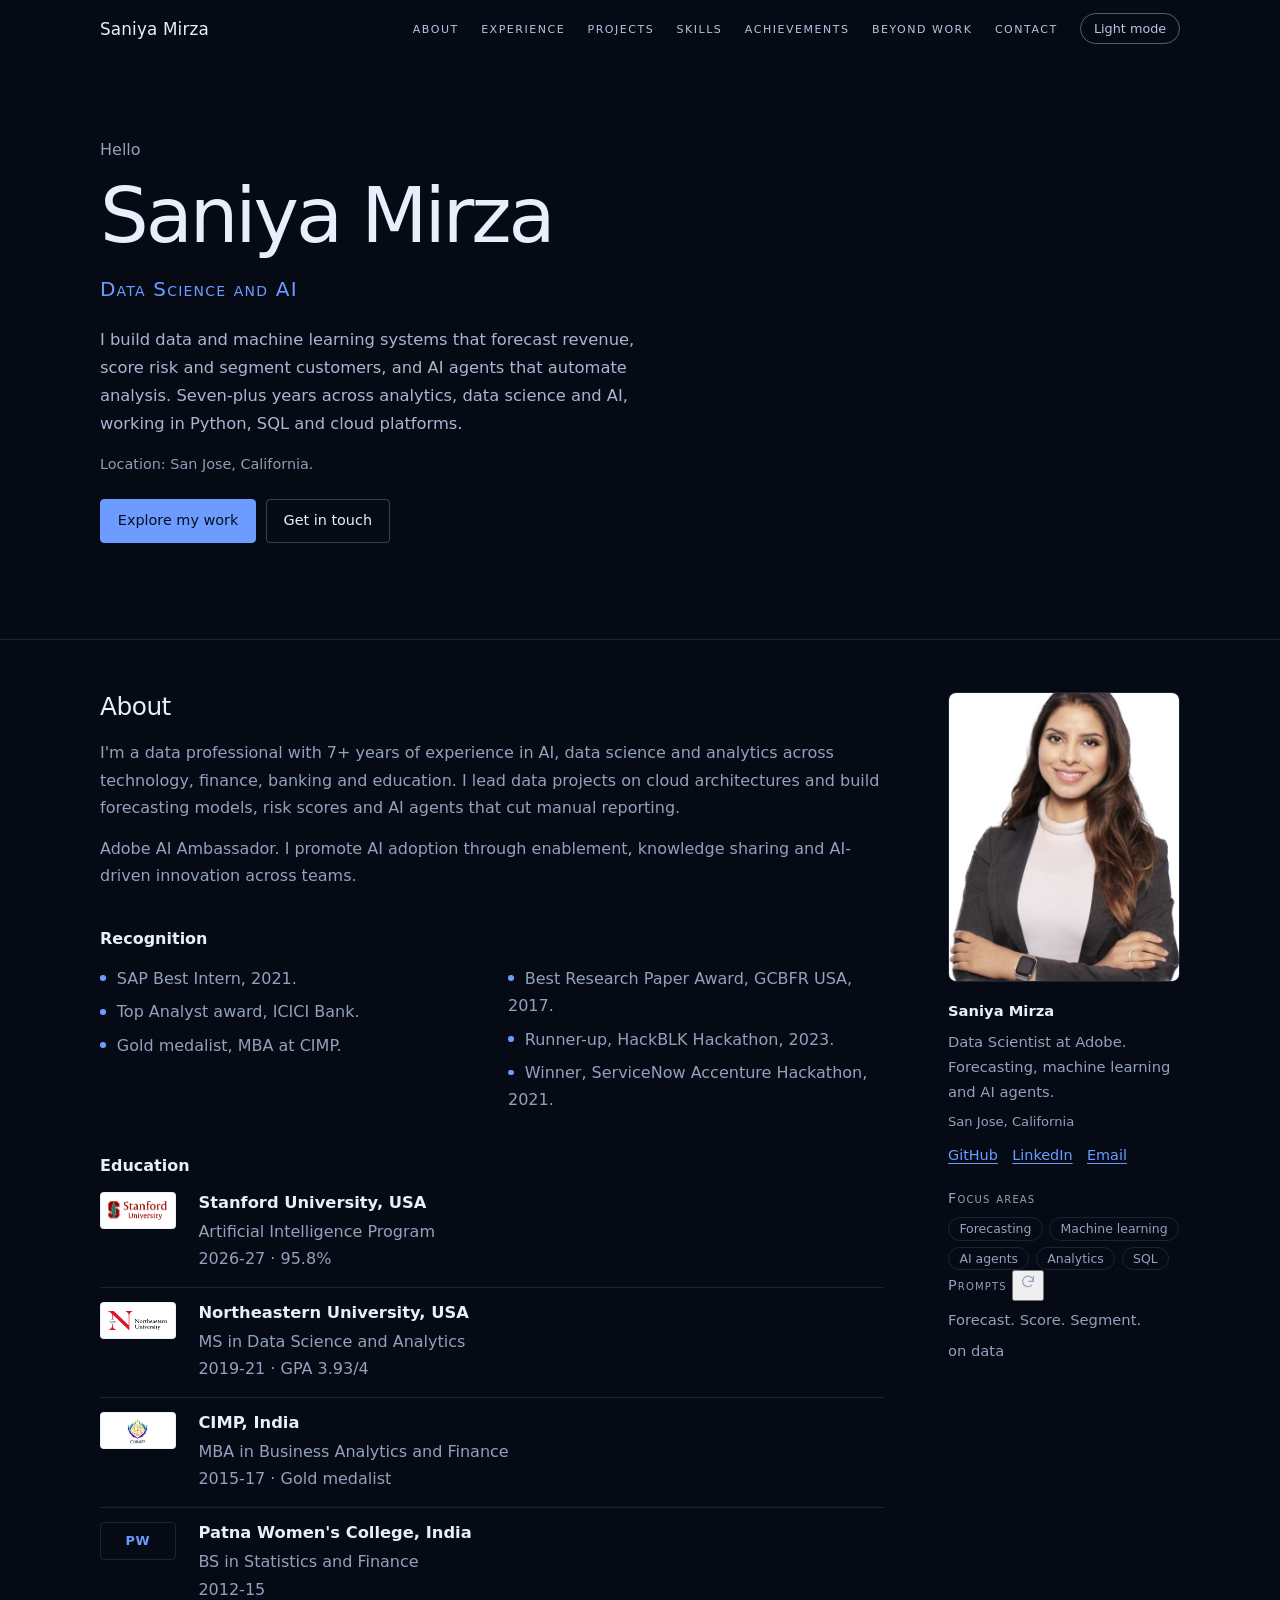
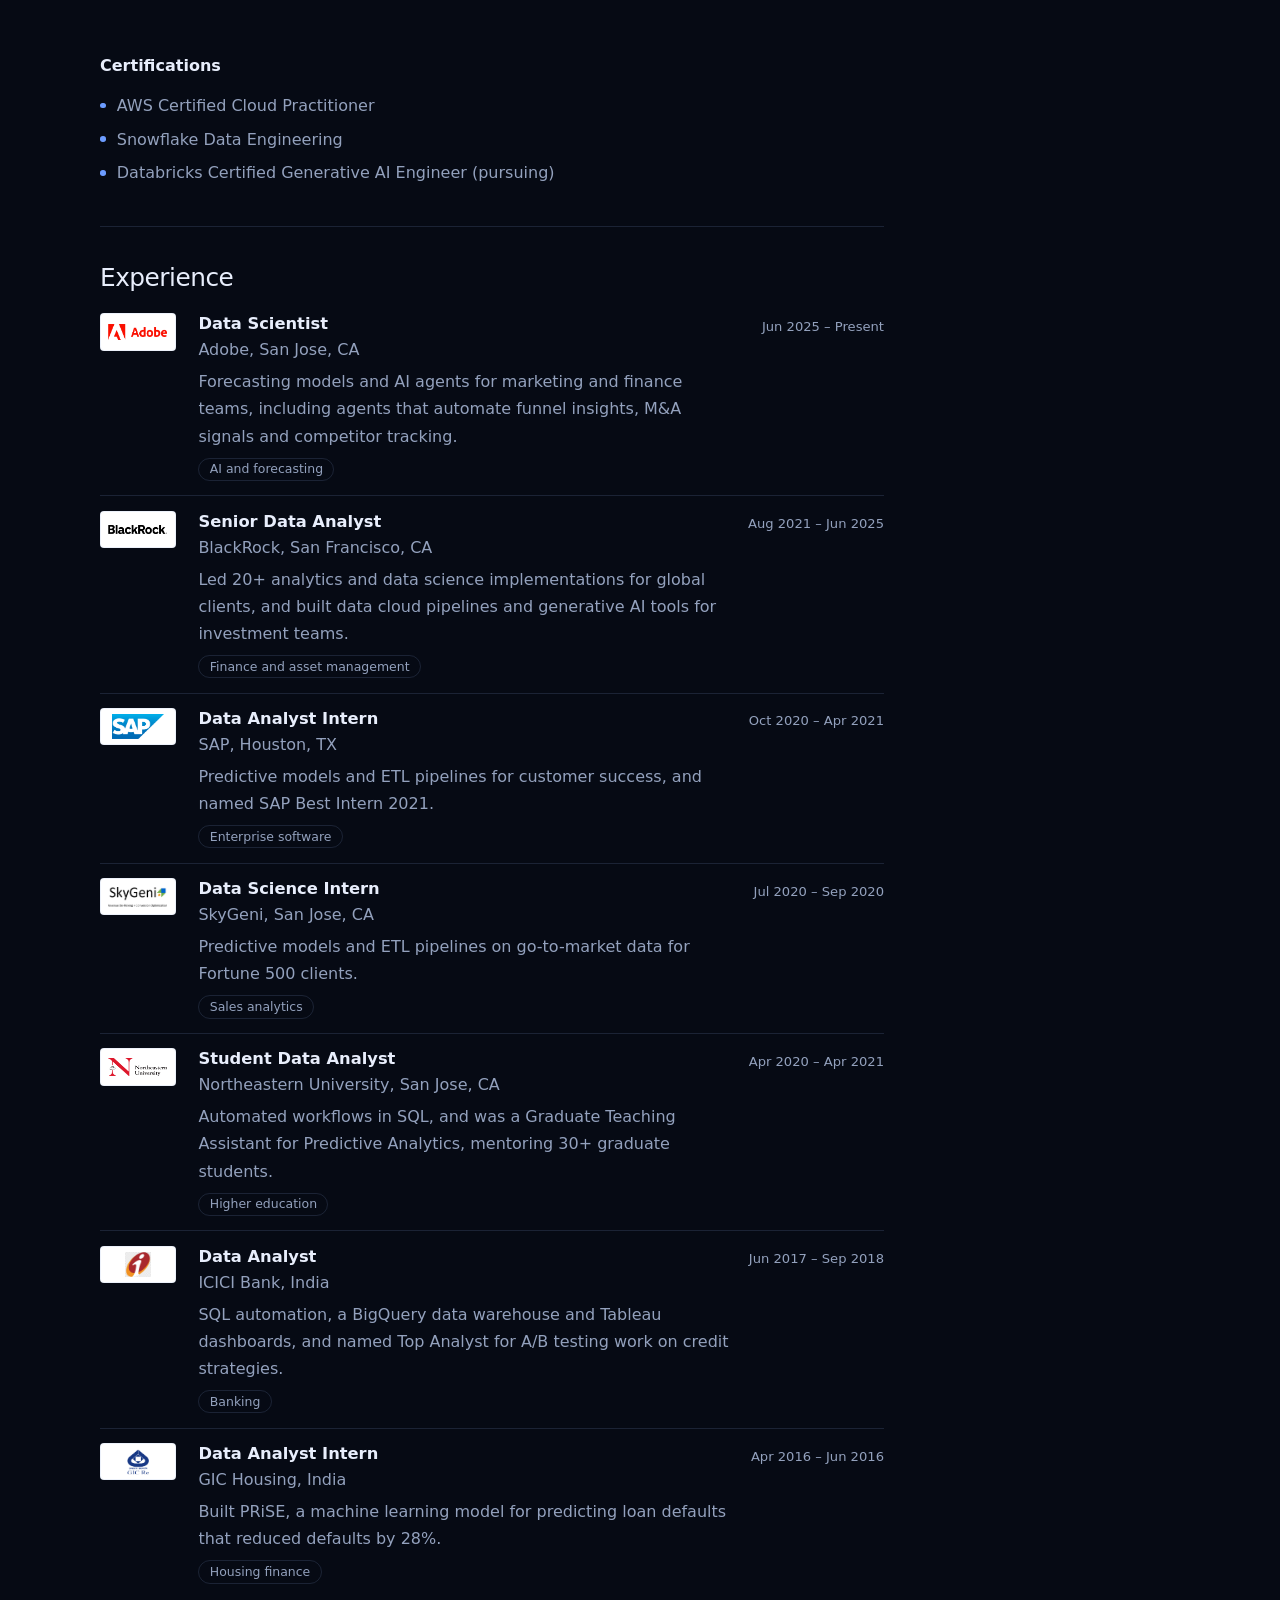
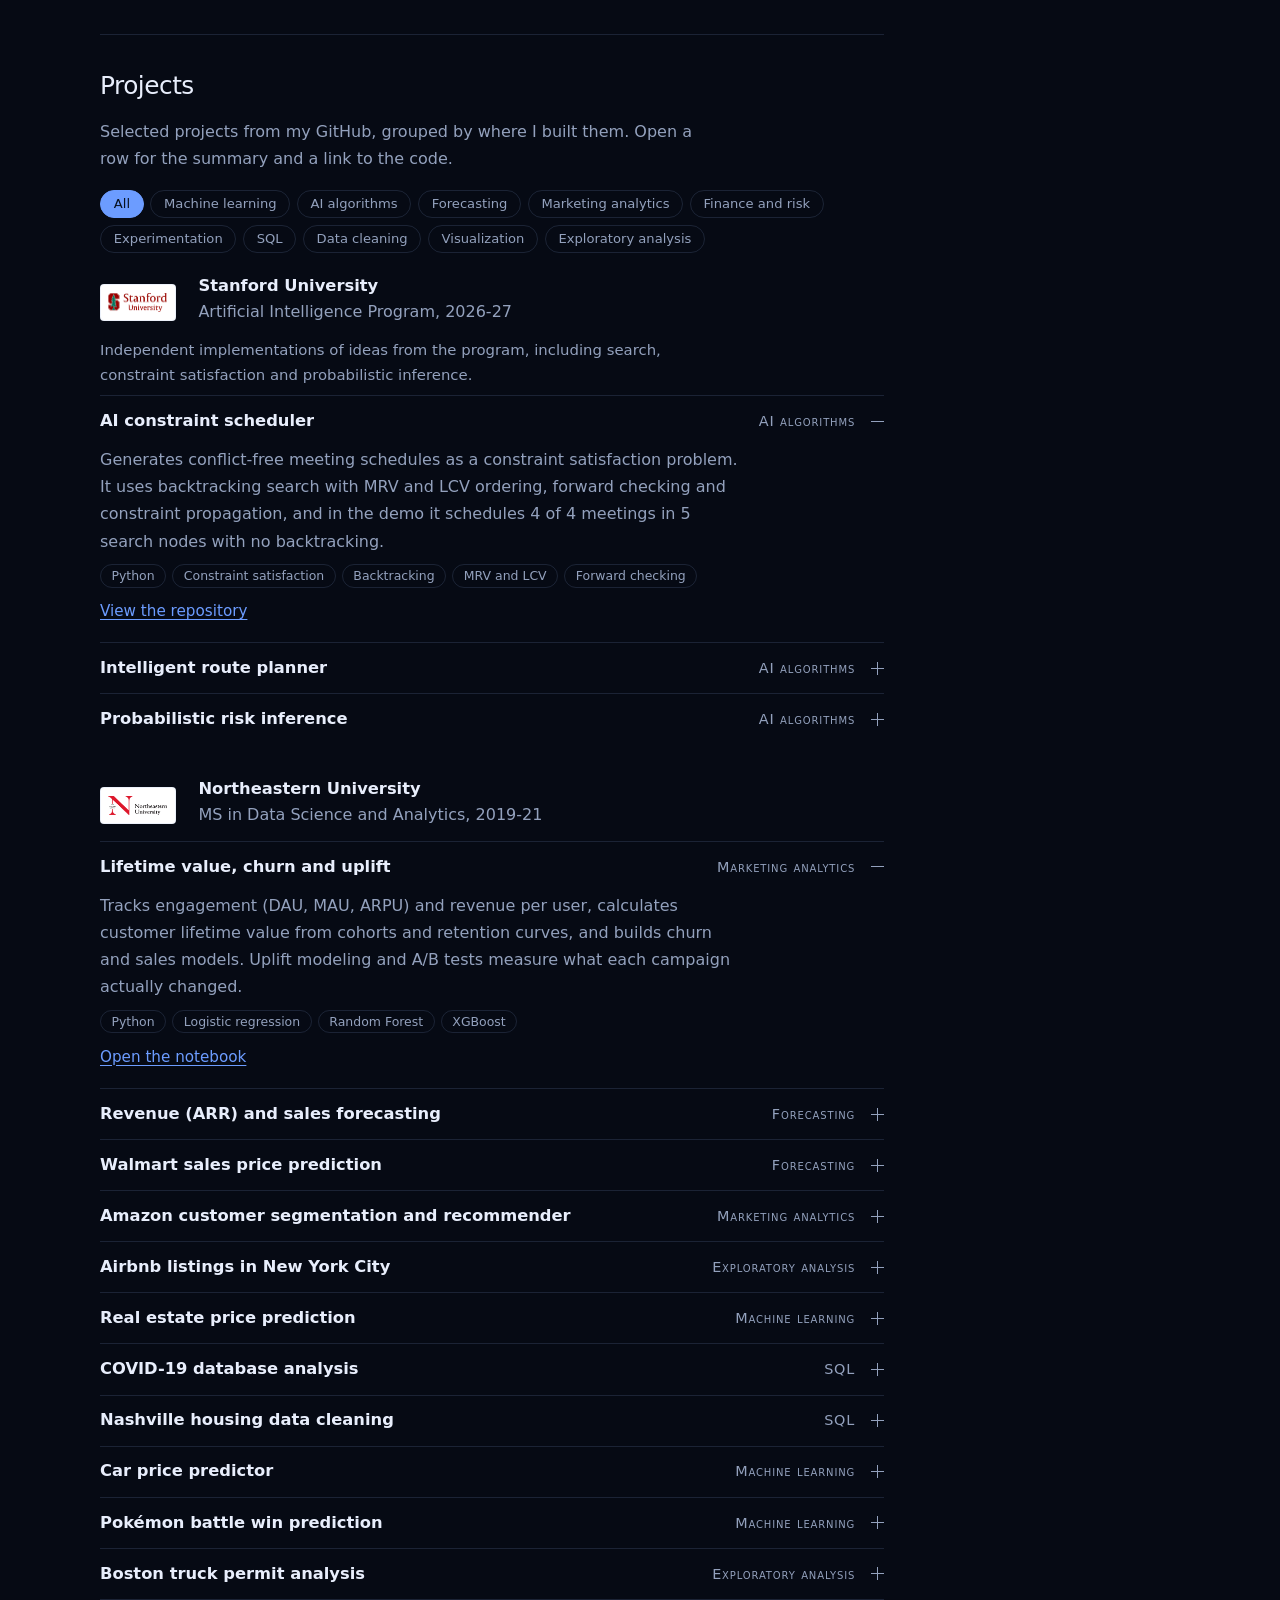
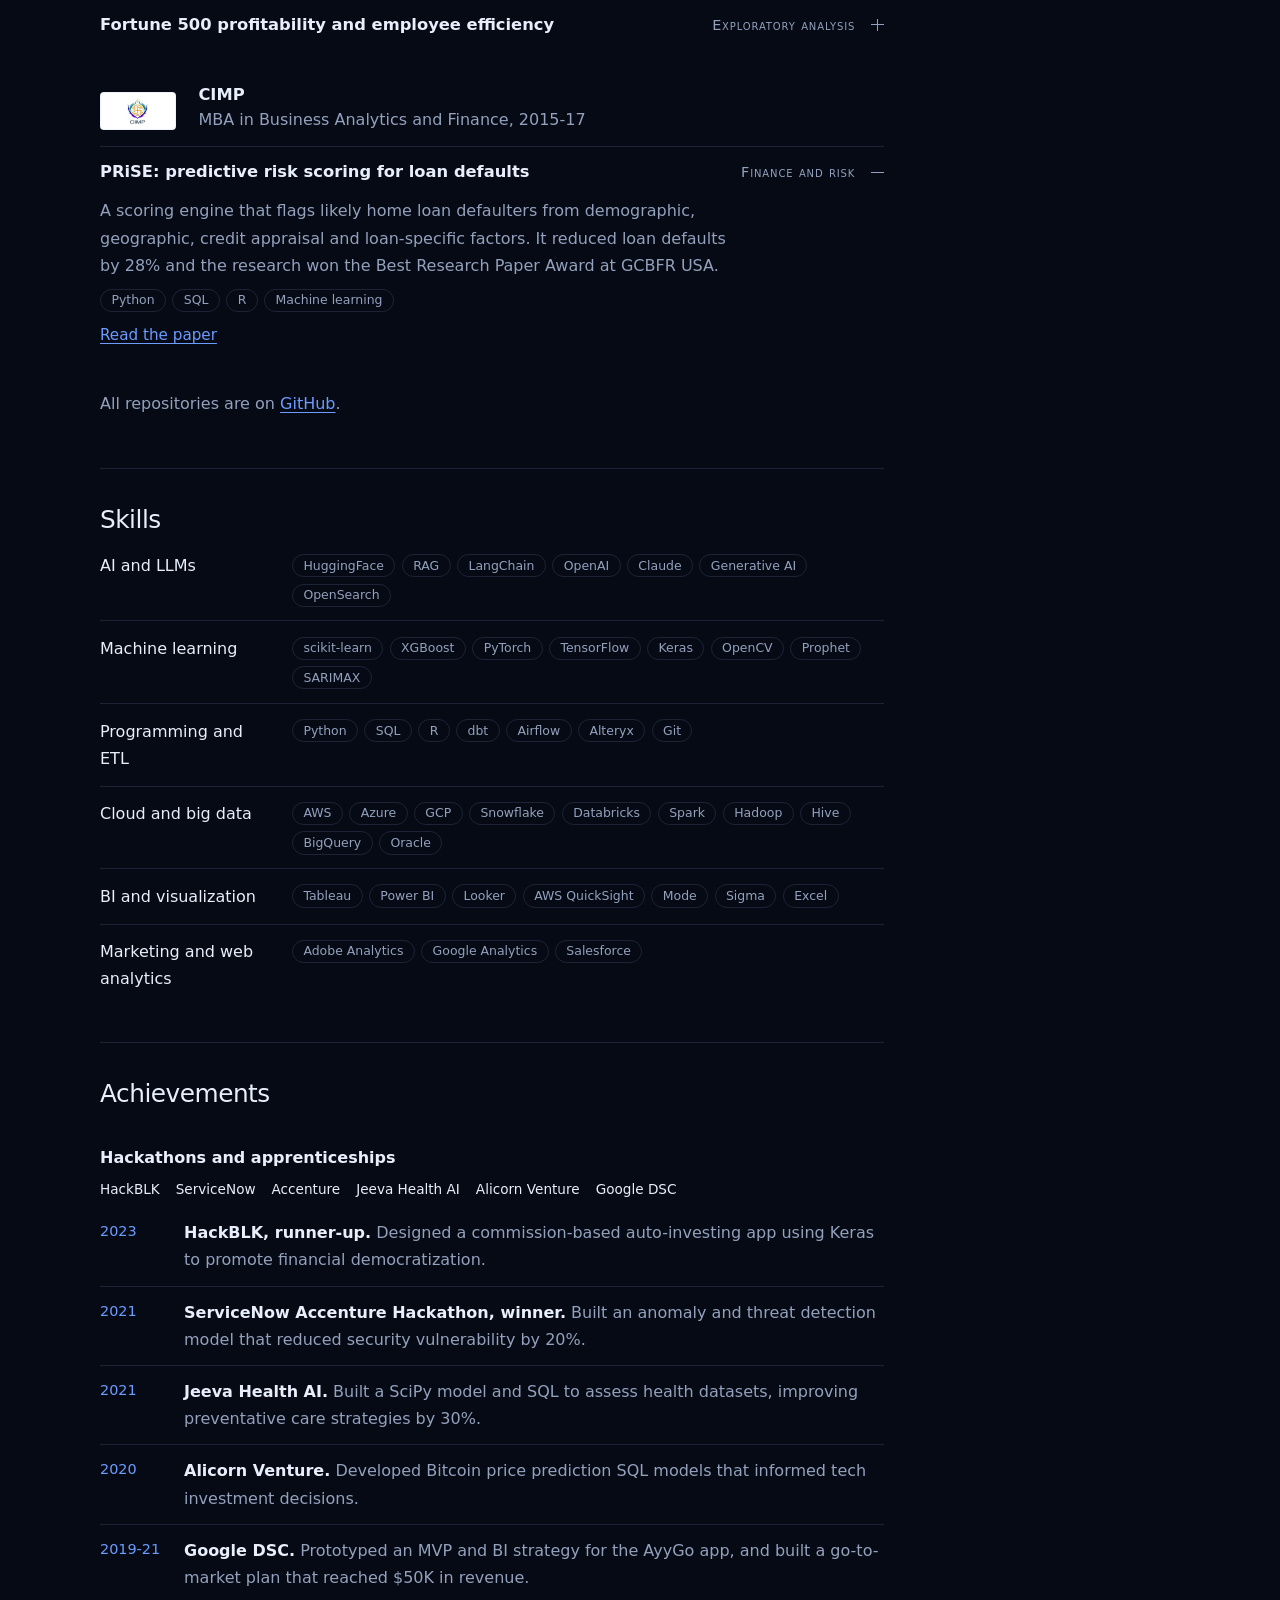
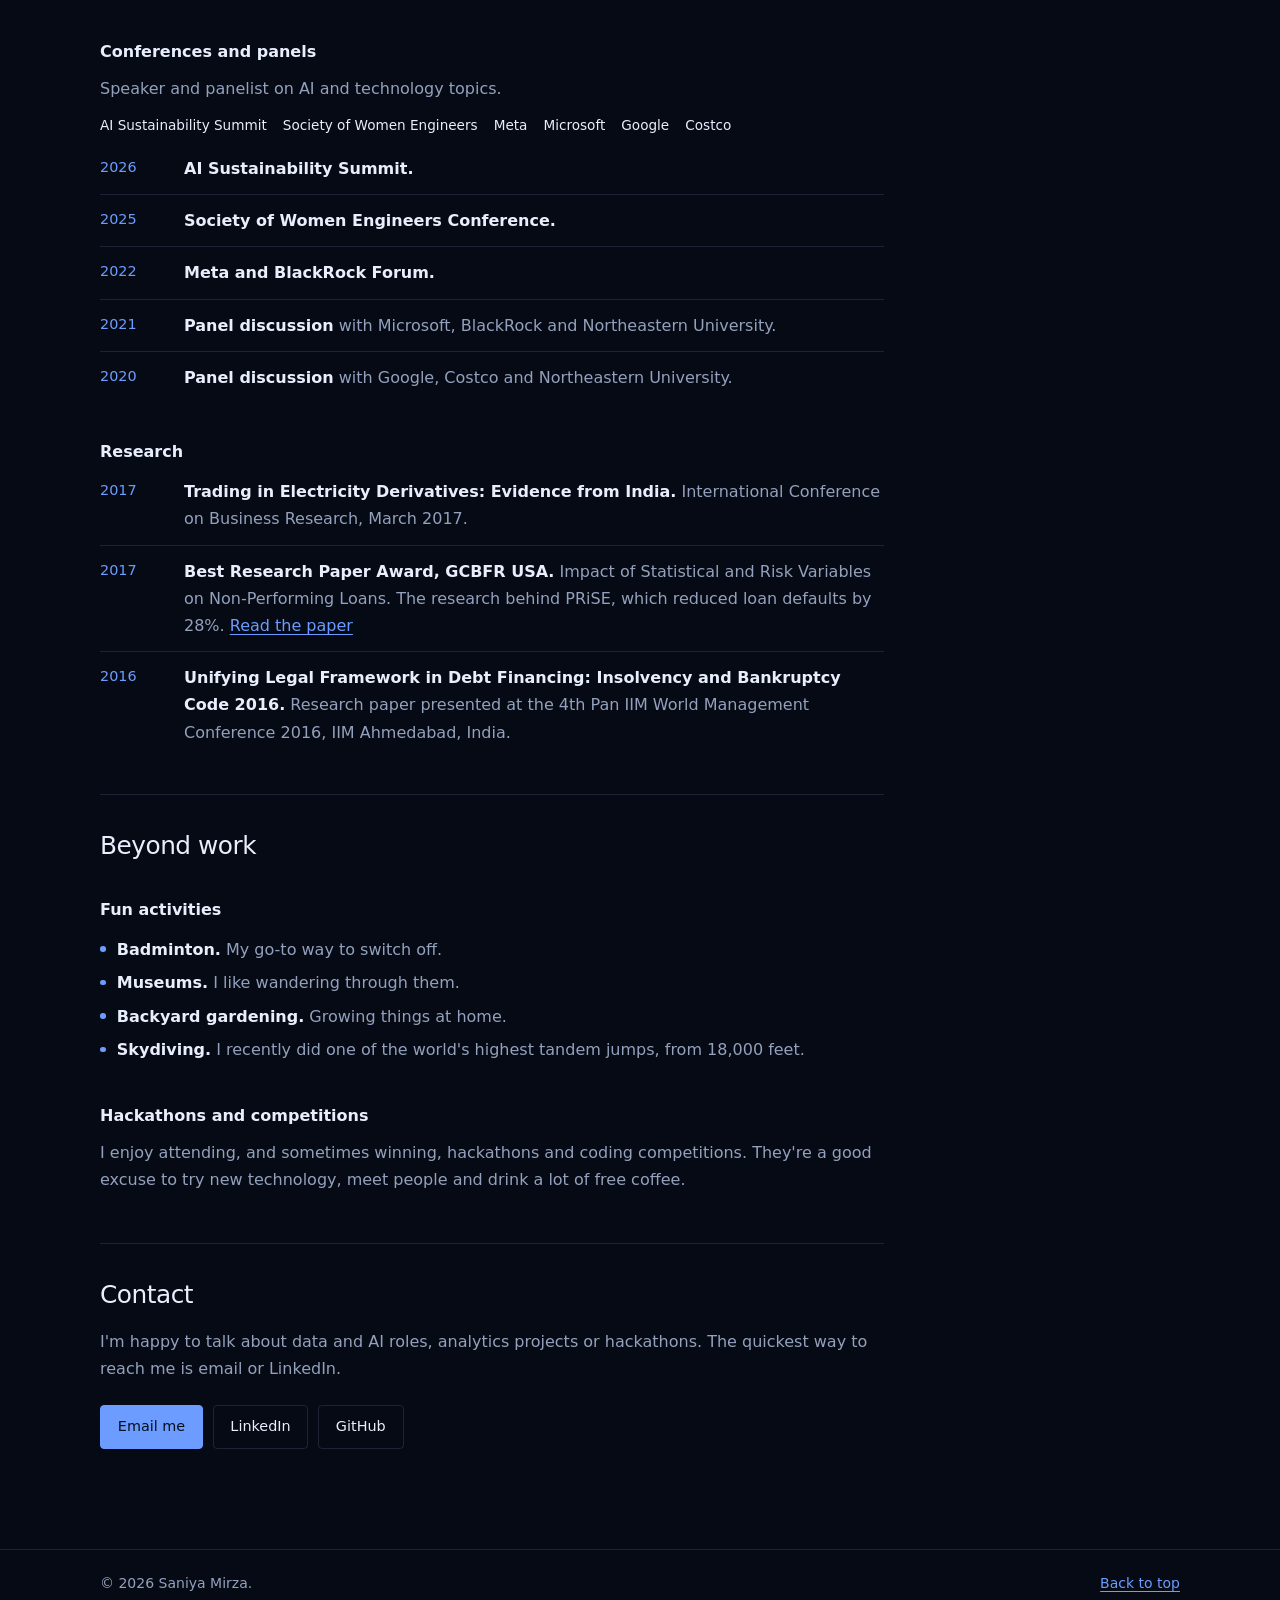
==== commit 1bac126c: "Add files via upload" ====
--- a/index.html
+++ b/index.html
@@ -14,8 +14,8 @@
   <meta property="og:description" content="Forecasting, machine learning and AI projects from a data professional with 7+ years of experience.">
   <meta property="og:url" content="https://saniyamirza.com/">
   <link rel="icon" href="data:image/svg+xml,%3Csvg xmlns='http://www.w3.org/2000/svg' viewBox='0 0 64 64'%3E%3Crect width='64' height='64' rx='14' fill='%23060A14'/%3E%3Cg stroke='%236C9CFF' stroke-width='3'%3E%3Cline x1='14' y1='20' x2='32' y2='32'/%3E%3Cline x1='14' y1='44' x2='32' y2='32'/%3E%3Cline x1='32' y1='32' x2='50' y2='32'/%3E%3C/g%3E%3Cg fill='%236FE3FF'%3E%3Ccircle cx='14' cy='20' r='5'/%3E%3Ccircle cx='14' cy='44' r='5'/%3E%3Ccircle cx='32' cy='32' r='5'/%3E%3Ccircle cx='50' cy='32' r='5'/%3E%3C/g%3E%3C/svg%3E">
-  <link rel="stylesheet" href="style.css">
-  <script src="script.js"></script>
+  <link rel="stylesheet" href="style.css?v=4">
+  <script src="script.js?v=4"></script>
 </head>
 <body>
 <a class="skip-link" href="#main">Skip to content</a>
@@ -42,10 +42,11 @@
   <section id="home" class="hero">
     <canvas id="net" class="net" aria-hidden="true"></canvas>
     <div class="wrap hero-inner">
+      <p class="greet" id="greet">Hello</p>
       <h1>Saniya Mirza</h1>
       <p class="role">Data Science and AI</p>
       <p class="intro">I build data and machine learning systems that forecast revenue, score risk and segment customers, and AI agents that automate analysis. Seven-plus years across analytics, data science and AI, working in Python, SQL and cloud platforms.</p>
-      <p class="location">Location: San Jose, California</p>
+      <p class="location">Location: San Jose, California.<span id="local-time"></span></p>
       <p class="actions">
         <a class="btn primary" href="#projects">Explore my work</a>
         <a class="btn" href="#contact">Get in touch</a>
@@ -74,6 +75,9 @@
         <ul class="pills">
           <li>Forecasting</li><li>Machine learning</li><li>AI agents</li><li>Analytics</li><li>SQL</li>
         </ul>
+        <p class="side-label prompt-head">Prompts <button type="button" class="iconbtn" id="prompt-next" aria-label="Show another prompt"><svg viewBox="0 0 24 24" width="16" height="16" fill="none" stroke="currentColor" stroke-width="1.8" stroke-linecap="round" stroke-linejoin="round" aria-hidden="true"><path d="M20 11a8 8 0 1 0-2.3 5.7"/><polyline points="20 4 20 11 13 11"/></svg></button></p>
+        <p class="prompt-text" id="prompt-text">Forecast. Score. Segment.</p>
+        <p class="prompt-on" id="prompt-on">on data</p>
       </div>
     </aside>
 
@@ -483,11 +487,11 @@
             <li><span class="when">2020</span><p><strong>Panel discussion</strong> with Google, Costco and Northeastern University.</p></li>
           </ul>
         <h3>Research</h3>
-        
-          <h4>Best Research Paper Award, GCBFR USA 2017</h4>
-          <p>Impact of Statistical and Risk Variables on Non-Performing Loans. The research behind PRiSE, which reduced loan defaults by 28%.</p>
-          <a class="text-link" href="https://drive.google.com/file/d/1D5ABJ0wycU69jcHpxwls-e-1bRz8Gu7W/view?usp=sharing" target="_blank" rel="noopener noreferrer">Read the paper</a>
-        
+        <ul class="facts">
+          <li><span class="when">2017</span><p><strong>Trading in Electricity Derivatives: Evidence from India.</strong> International Conference on Business Research, March 2017.</p></li>
+          <li><span class="when">2017</span><p><strong>Best Research Paper Award, GCBFR USA.</strong> Impact of Statistical and Risk Variables on Non-Performing Loans. The research behind PRiSE, which reduced loan defaults by 28%. <a class="text-link" href="https://drive.google.com/file/d/1D5ABJ0wycU69jcHpxwls-e-1bRz8Gu7W/view?usp=sharing" target="_blank" rel="noopener noreferrer">Read the paper</a></p></li>
+          <li><span class="when">2016</span><p><strong>Unifying Legal Framework in Debt Financing: Insolvency and Bankruptcy Code 2016.</strong> Research paper presented at the 4th Pan IIM World Management Conference 2016, IIM Ahmedabad, India.</p></li>
+        </ul>
       </section>
 
       <section id="interests" class="block" aria-labelledby="interests-h">
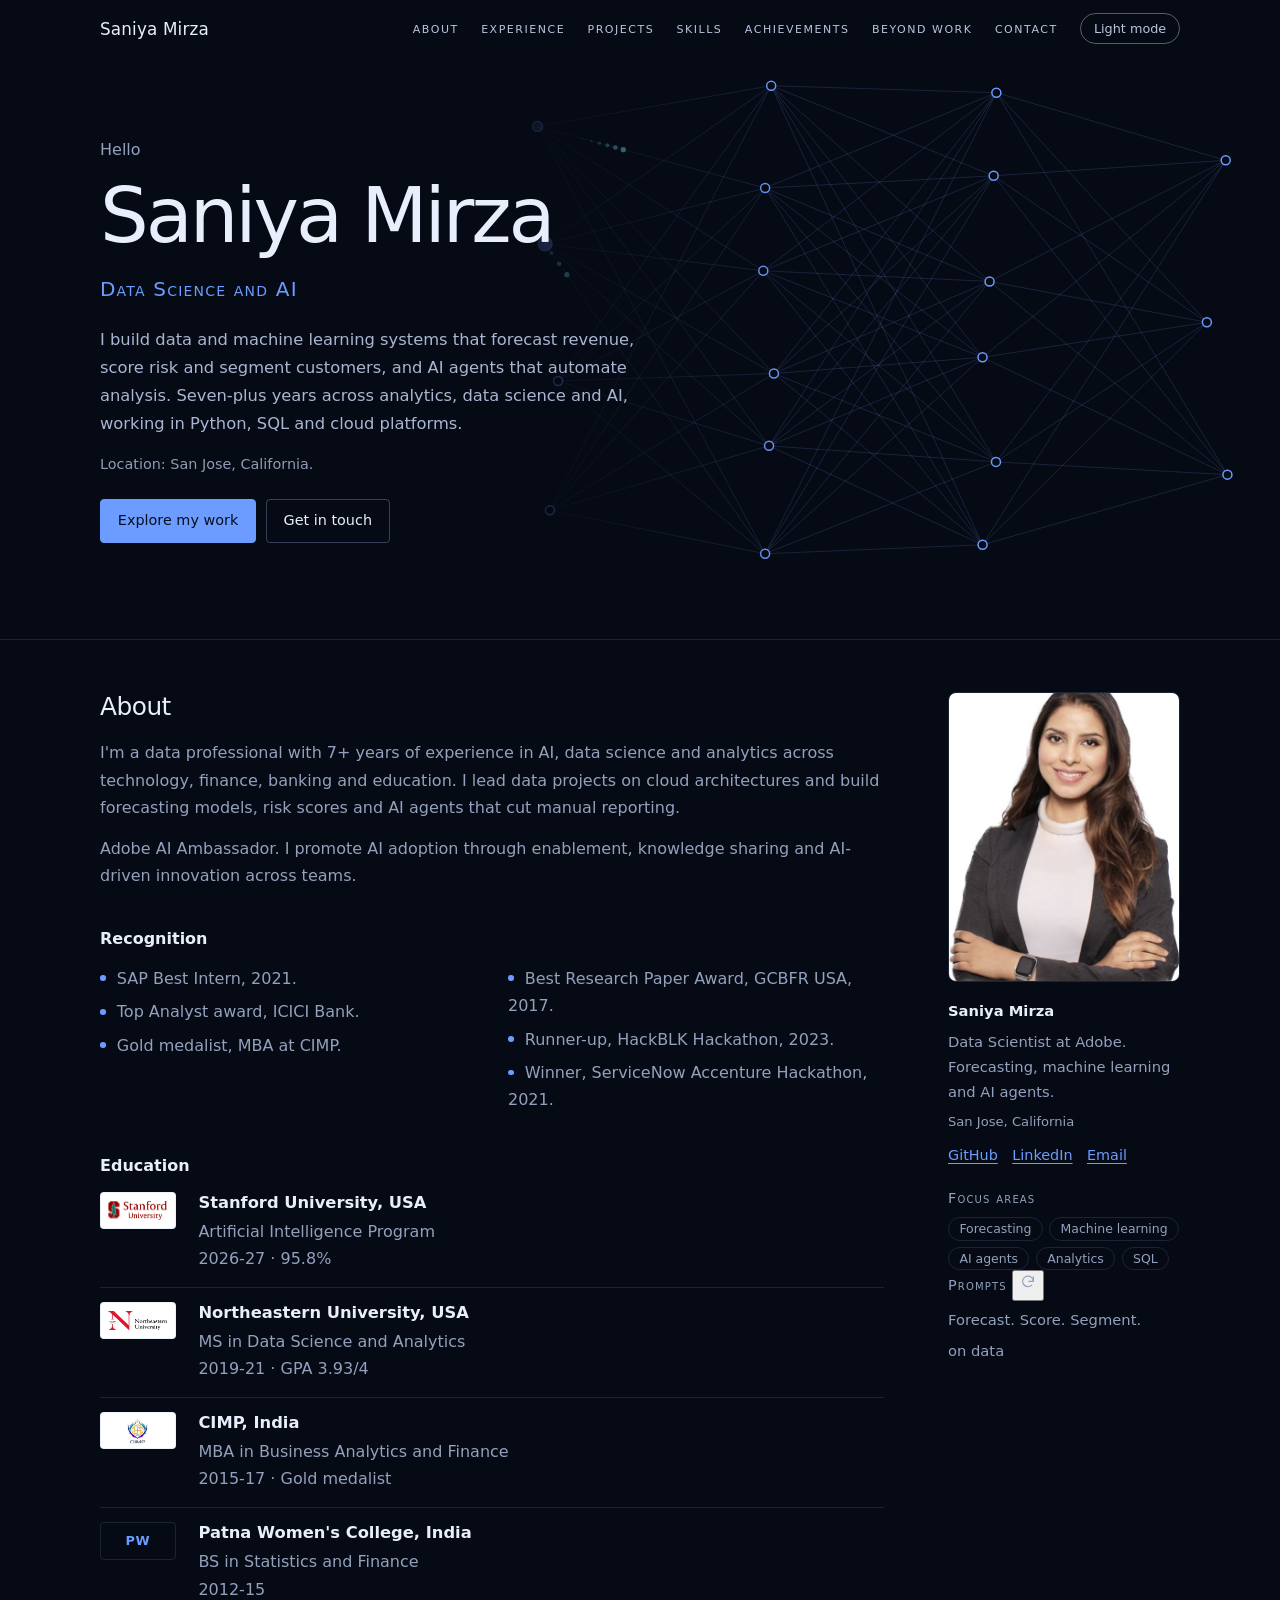
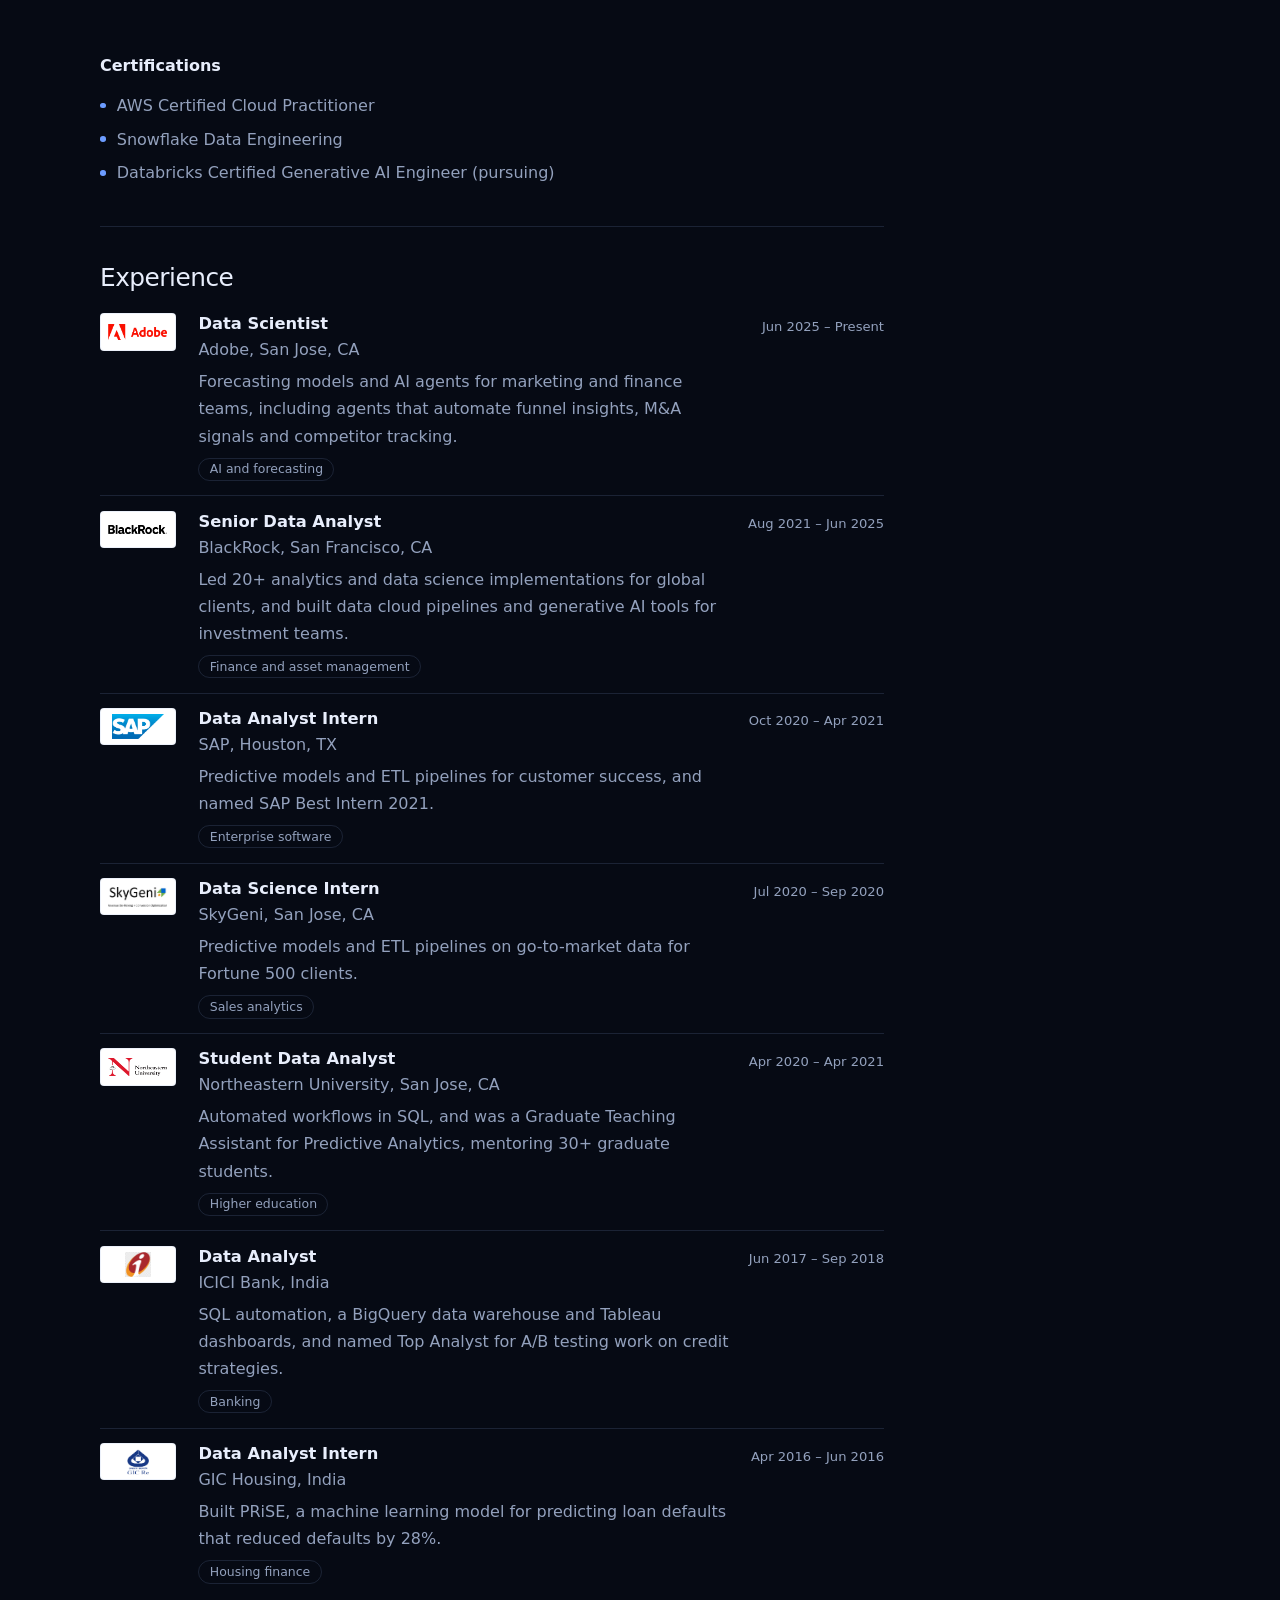
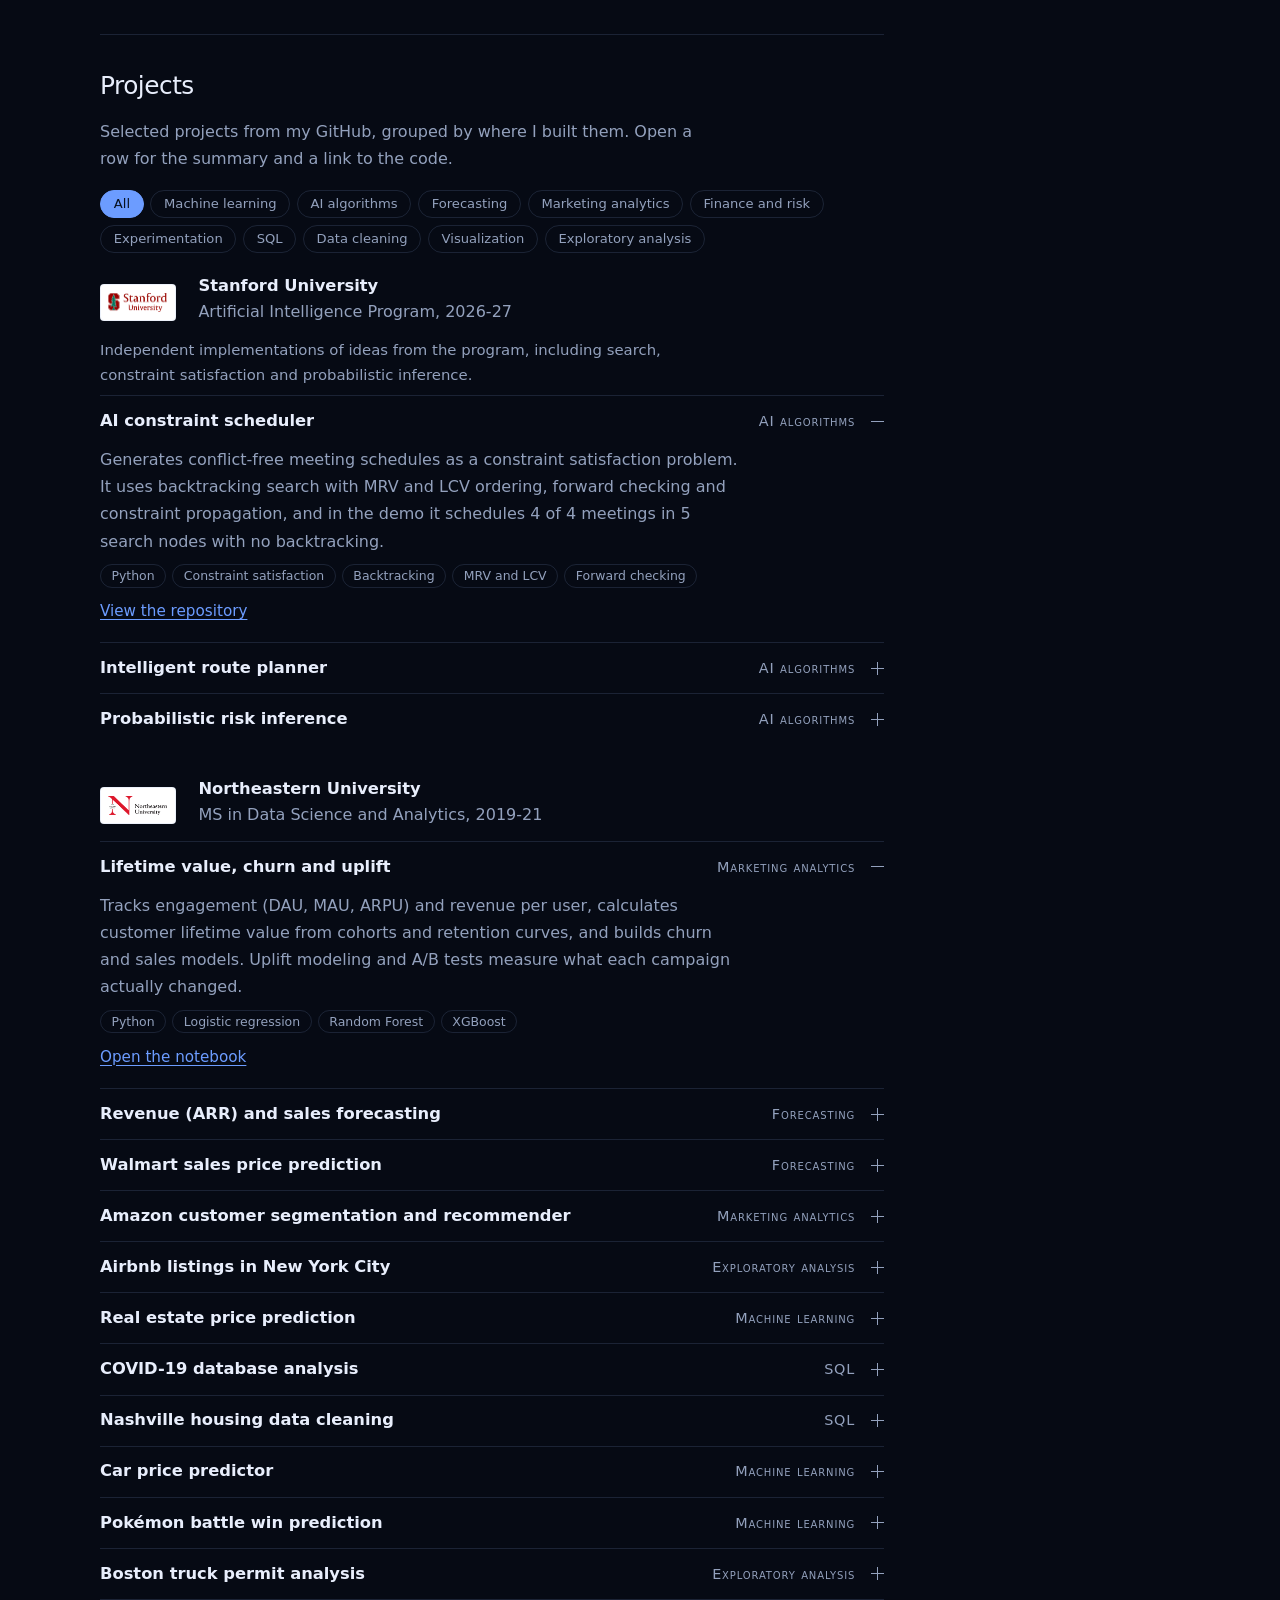
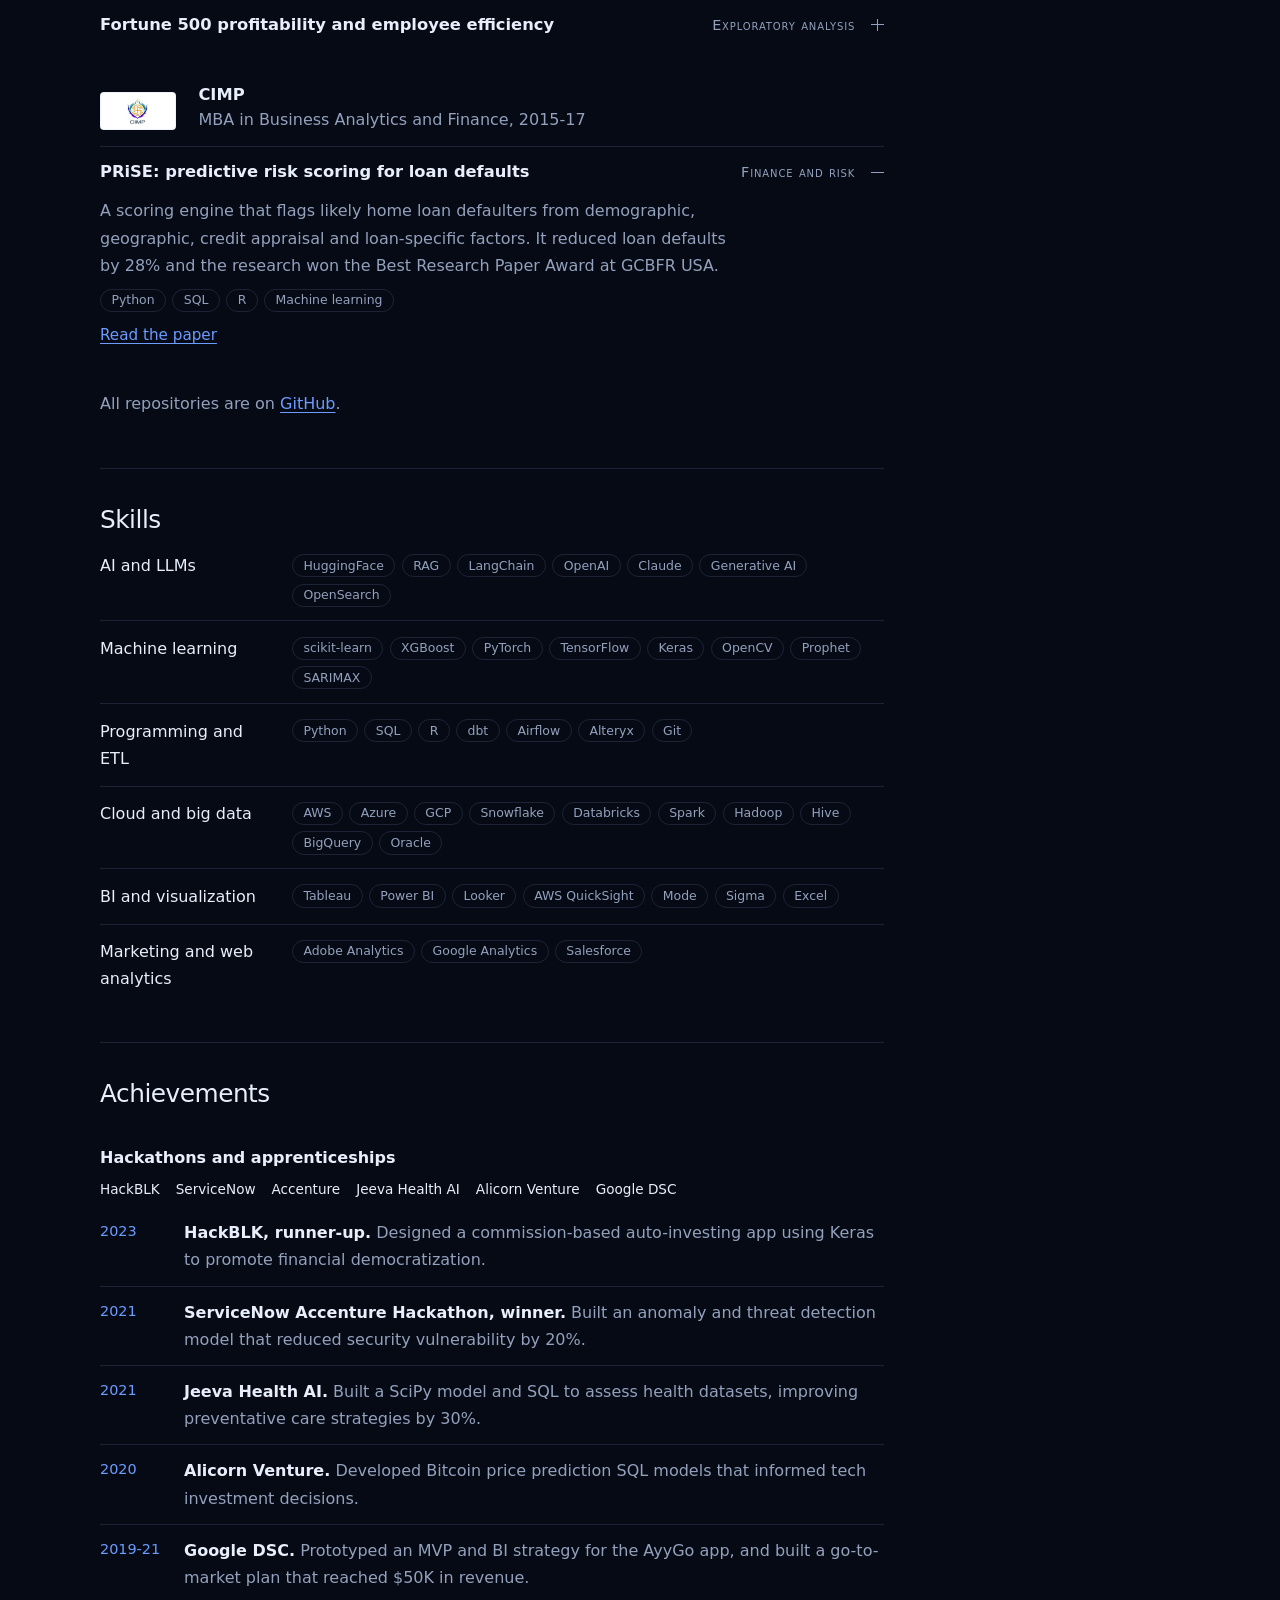
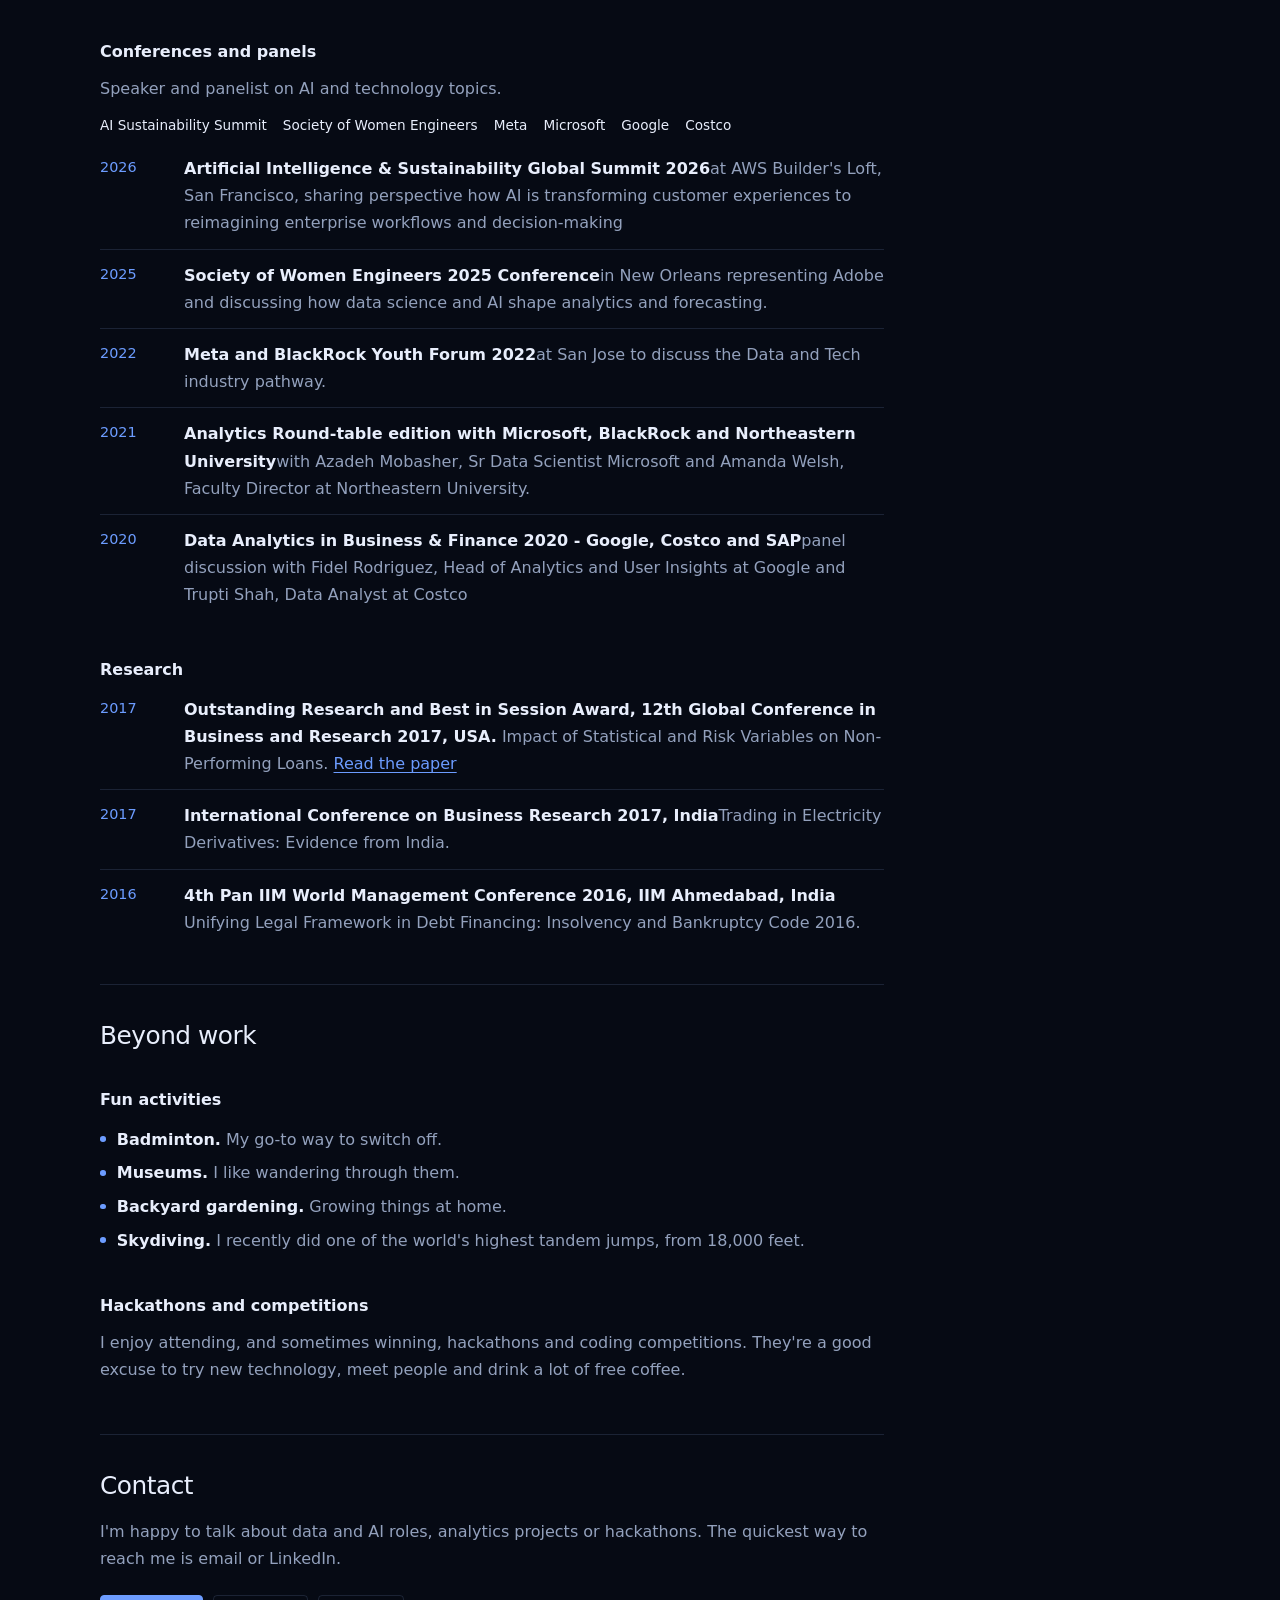
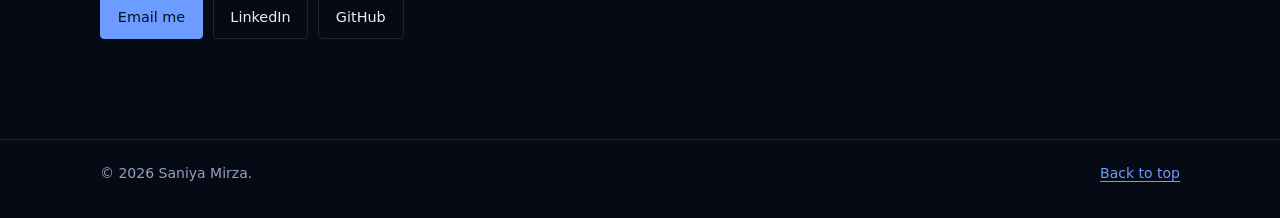
==== commit 38700fd1: "Update index.html" ====
--- a/index.html
+++ b/index.html
@@ -480,17 +480,17 @@
             <li class="logo"><img src="assets/logos/costco.png" alt="" width="96" height="64"><span>Costco</span></li>
           </ul>
         <ul class="facts">
-            <li><span class="when">2026</span><p><strong>AI Sustainability Summit.</strong></p></li>
-            <li><span class="when">2025</span><p><strong>Society of Women Engineers Conference.</strong></p></li>
-            <li><span class="when">2022</span><p><strong>Meta and BlackRock Forum.</strong></p></li>
-            <li><span class="when">2021</span><p><strong>Panel discussion</strong> with Microsoft, BlackRock and Northeastern University.</p></li>
-            <li><span class="when">2020</span><p><strong>Panel discussion</strong> with Google, Costco and Northeastern University.</p></li>
+            <li><span class="when">2026</span><p><strong>Artificial Intelligence & Sustainability Global Summit 2026</strong>at AWS Builder's Loft, San Francisco, sharing perspective how AI is transforming customer experiences to reimagining enterprise workflows and decision-making</p></li>
+            <li><span class="when">2025</span><p><strong>Society of Women Engineers 2025 Conference</strong>in New Orleans representing Adobe and discussing how data science and AI shape analytics and forecasting.</p></li>
+            <li><span class="when">2022</span><p><strong>Meta and BlackRock Youth Forum 2022</strong>at San Jose to discuss the Data and Tech industry pathway.</p></li>
+            <li><span class="when">2021</span><p><strong>Analytics Round-table edition with Microsoft, BlackRock and Northeastern University</strong>with Azadeh Mobasher, Sr Data Scientist Microsoft and Amanda Welsh, Faculty Director at Northeastern University.</p></li>
+            <li><span class="when">2020</span><p><strong>Data Analytics in Business & Finance 2020 - Google, Costco and SAP</strong>panel discussion with Fidel Rodriguez, Head of Analytics and User Insights at Google and Trupti Shah, Data Analyst at Costco</p></li>
           </ul>
         <h3>Research</h3>
         <ul class="facts">
-          <li><span class="when">2017</span><p><strong>Trading in Electricity Derivatives: Evidence from India.</strong> International Conference on Business Research, March 2017.</p></li>
-          <li><span class="when">2017</span><p><strong>Best Research Paper Award, GCBFR USA.</strong> Impact of Statistical and Risk Variables on Non-Performing Loans. The research behind PRiSE, which reduced loan defaults by 28%. <a class="text-link" href="https://drive.google.com/file/d/1D5ABJ0wycU69jcHpxwls-e-1bRz8Gu7W/view?usp=sharing" target="_blank" rel="noopener noreferrer">Read the paper</a></p></li>
-          <li><span class="when">2016</span><p><strong>Unifying Legal Framework in Debt Financing: Insolvency and Bankruptcy Code 2016.</strong> Research paper presented at the 4th Pan IIM World Management Conference 2016, IIM Ahmedabad, India.</p></li>
+          <li><span class="when">2017</span><p><strong>Outstanding Research and Best in Session Award, 12th Global Conference in Business and Research 2017, USA.</strong> Impact of Statistical and Risk Variables on Non-Performing Loans. <a class="text-link" href="https://drive.google.com/file/d/1D5ABJ0wycU69jcHpxwls-e-1bRz8Gu7W/view?usp=sharing" target="_blank" rel="noopener noreferrer">Read the paper</a></p></li>
+          <li><span class="when">2017</span><p><strong>International Conference on Business Research 2017, India</strong>Trading in Electricity Derivatives: Evidence from India.</p></li>
+          <li><span class="when">2016</span><p><strong>4th Pan IIM World Management Conference 2016, IIM Ahmedabad, India</strong> Unifying Legal Framework in Debt Financing: Insolvency and Bankruptcy Code 2016.</p></li>
         </ul>
       </section>
 
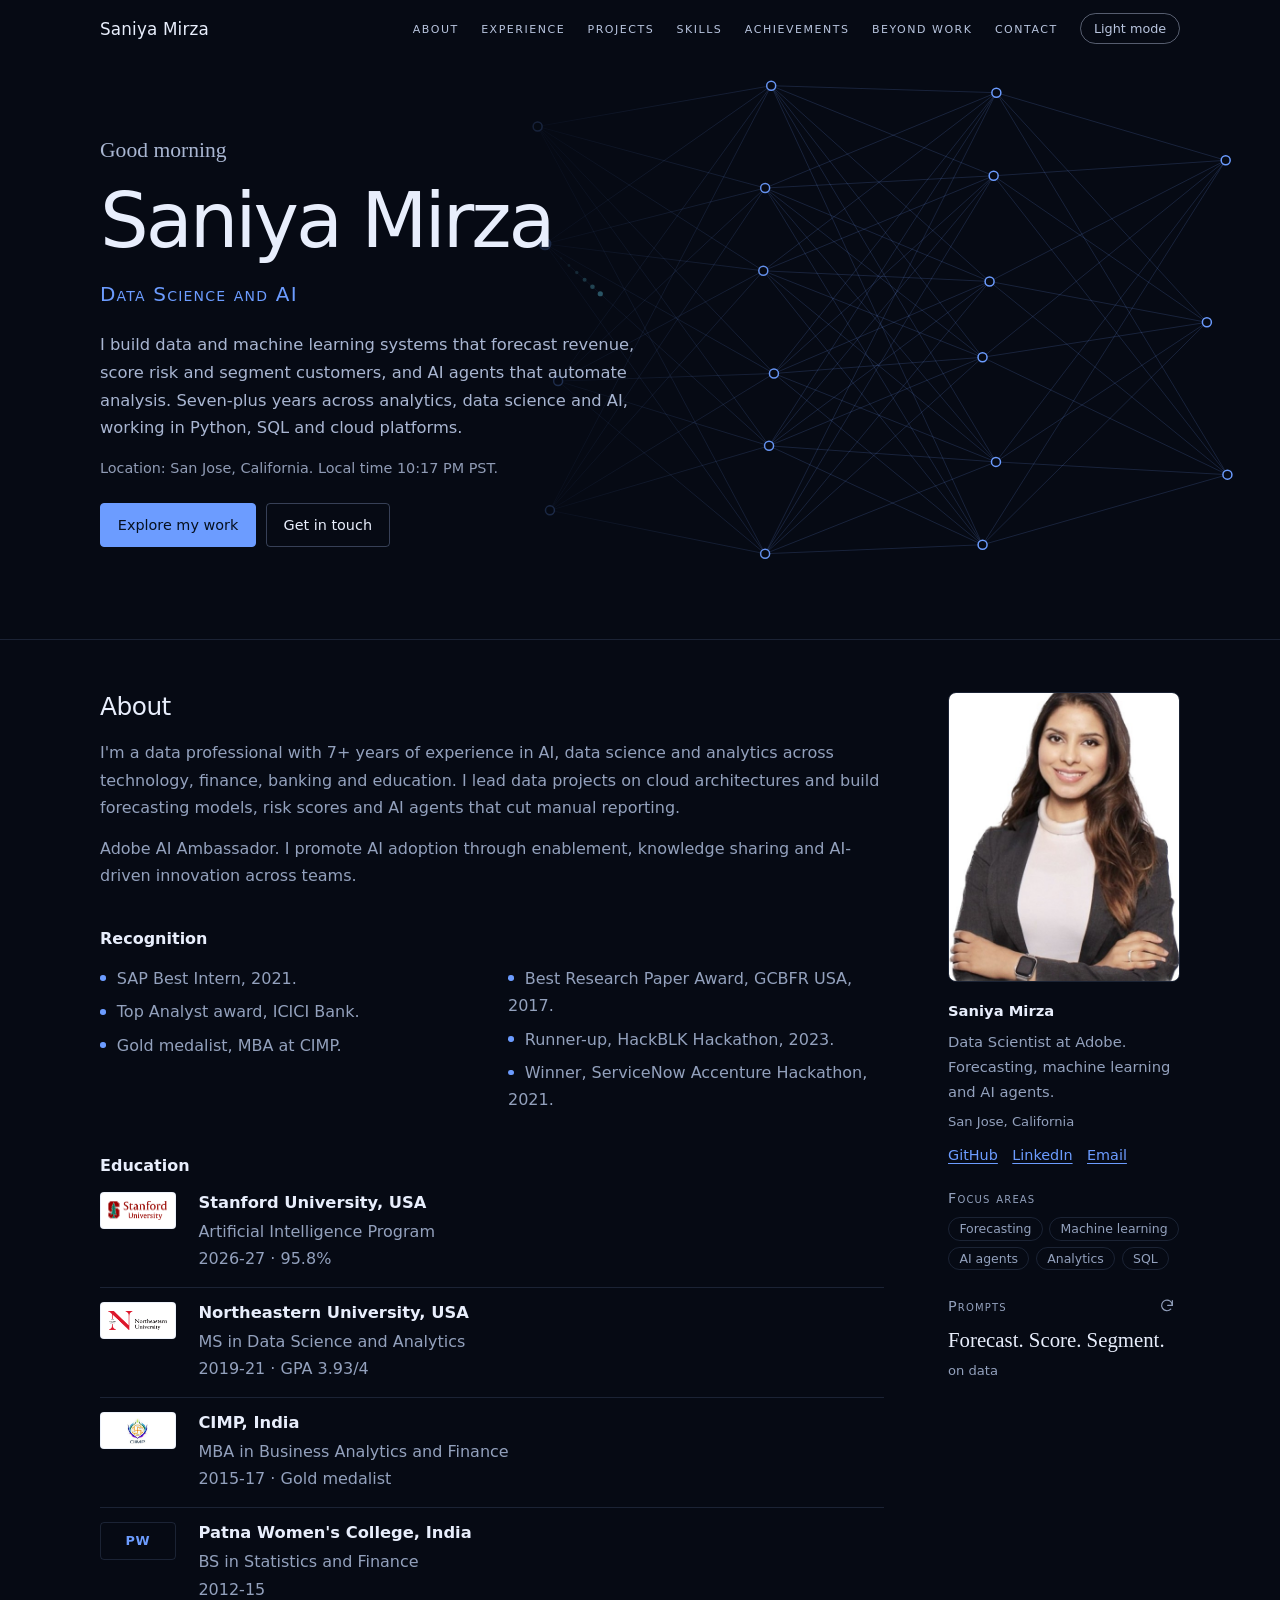
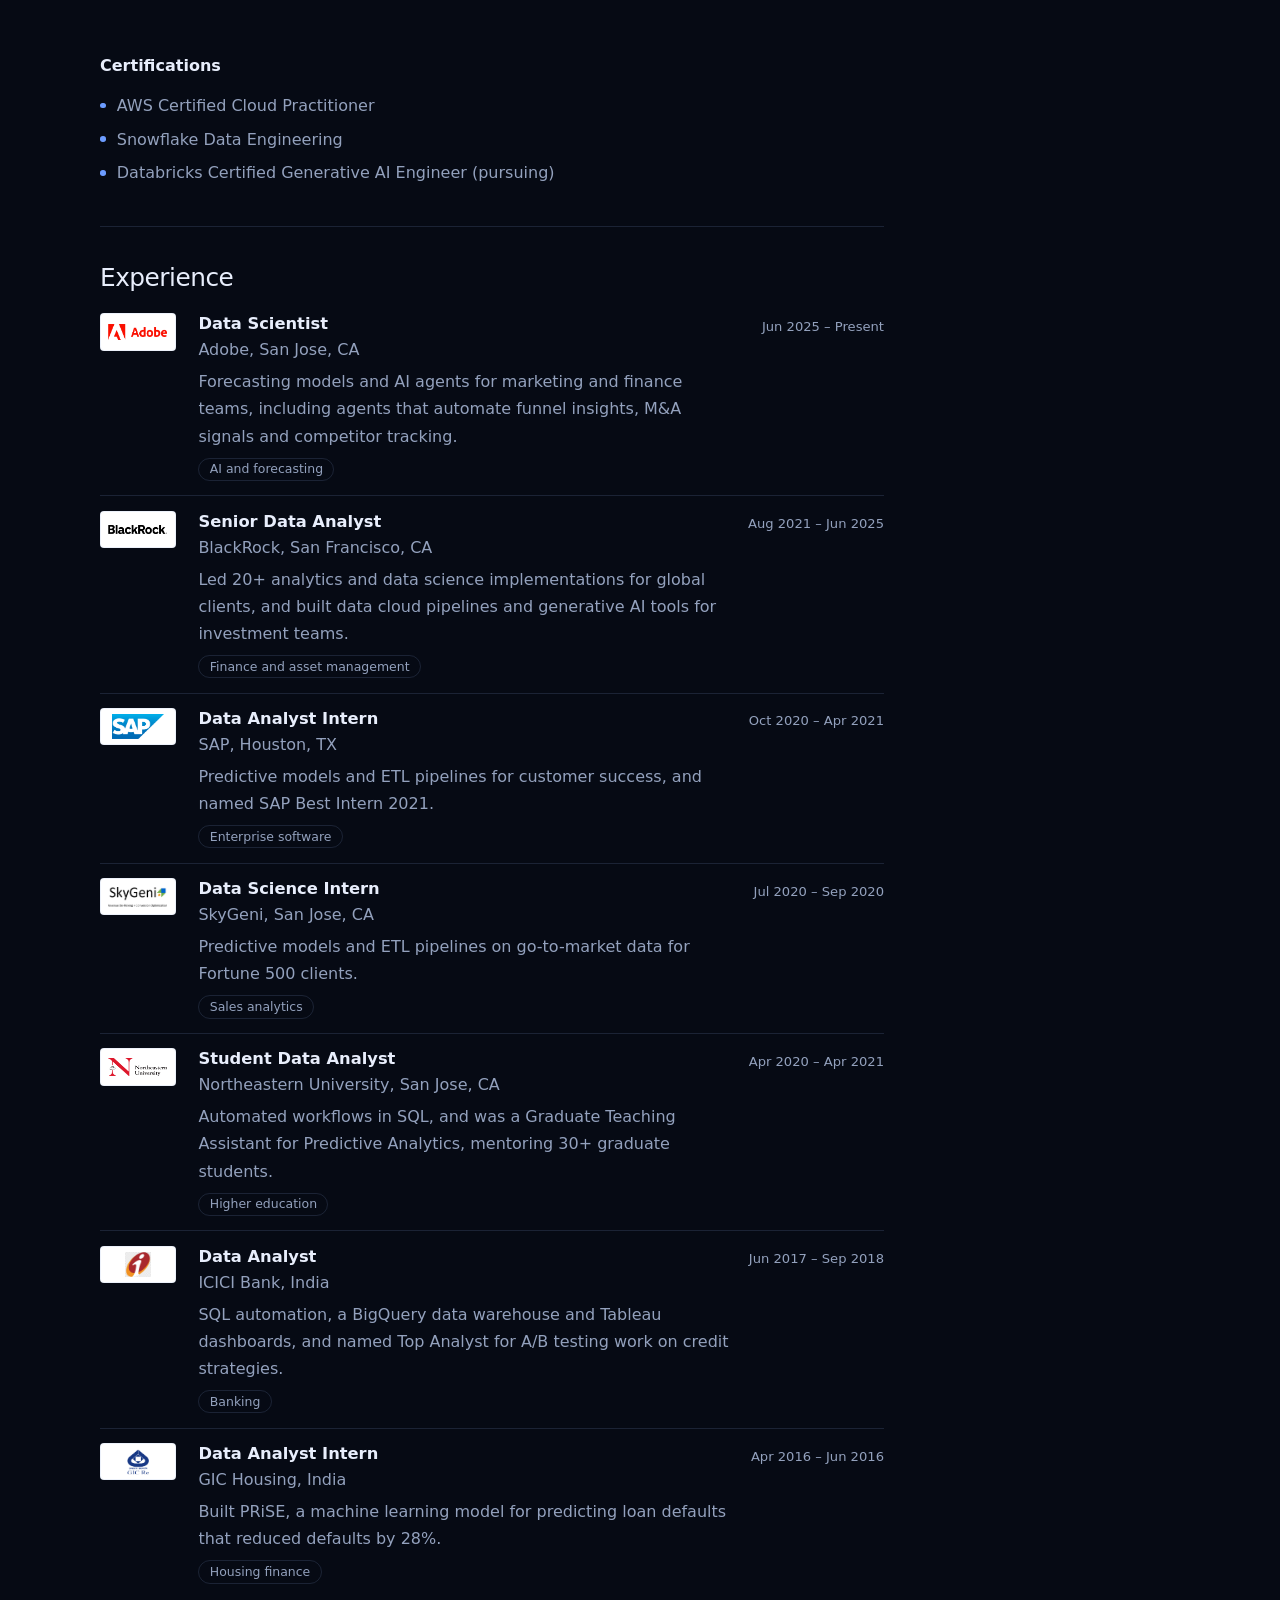
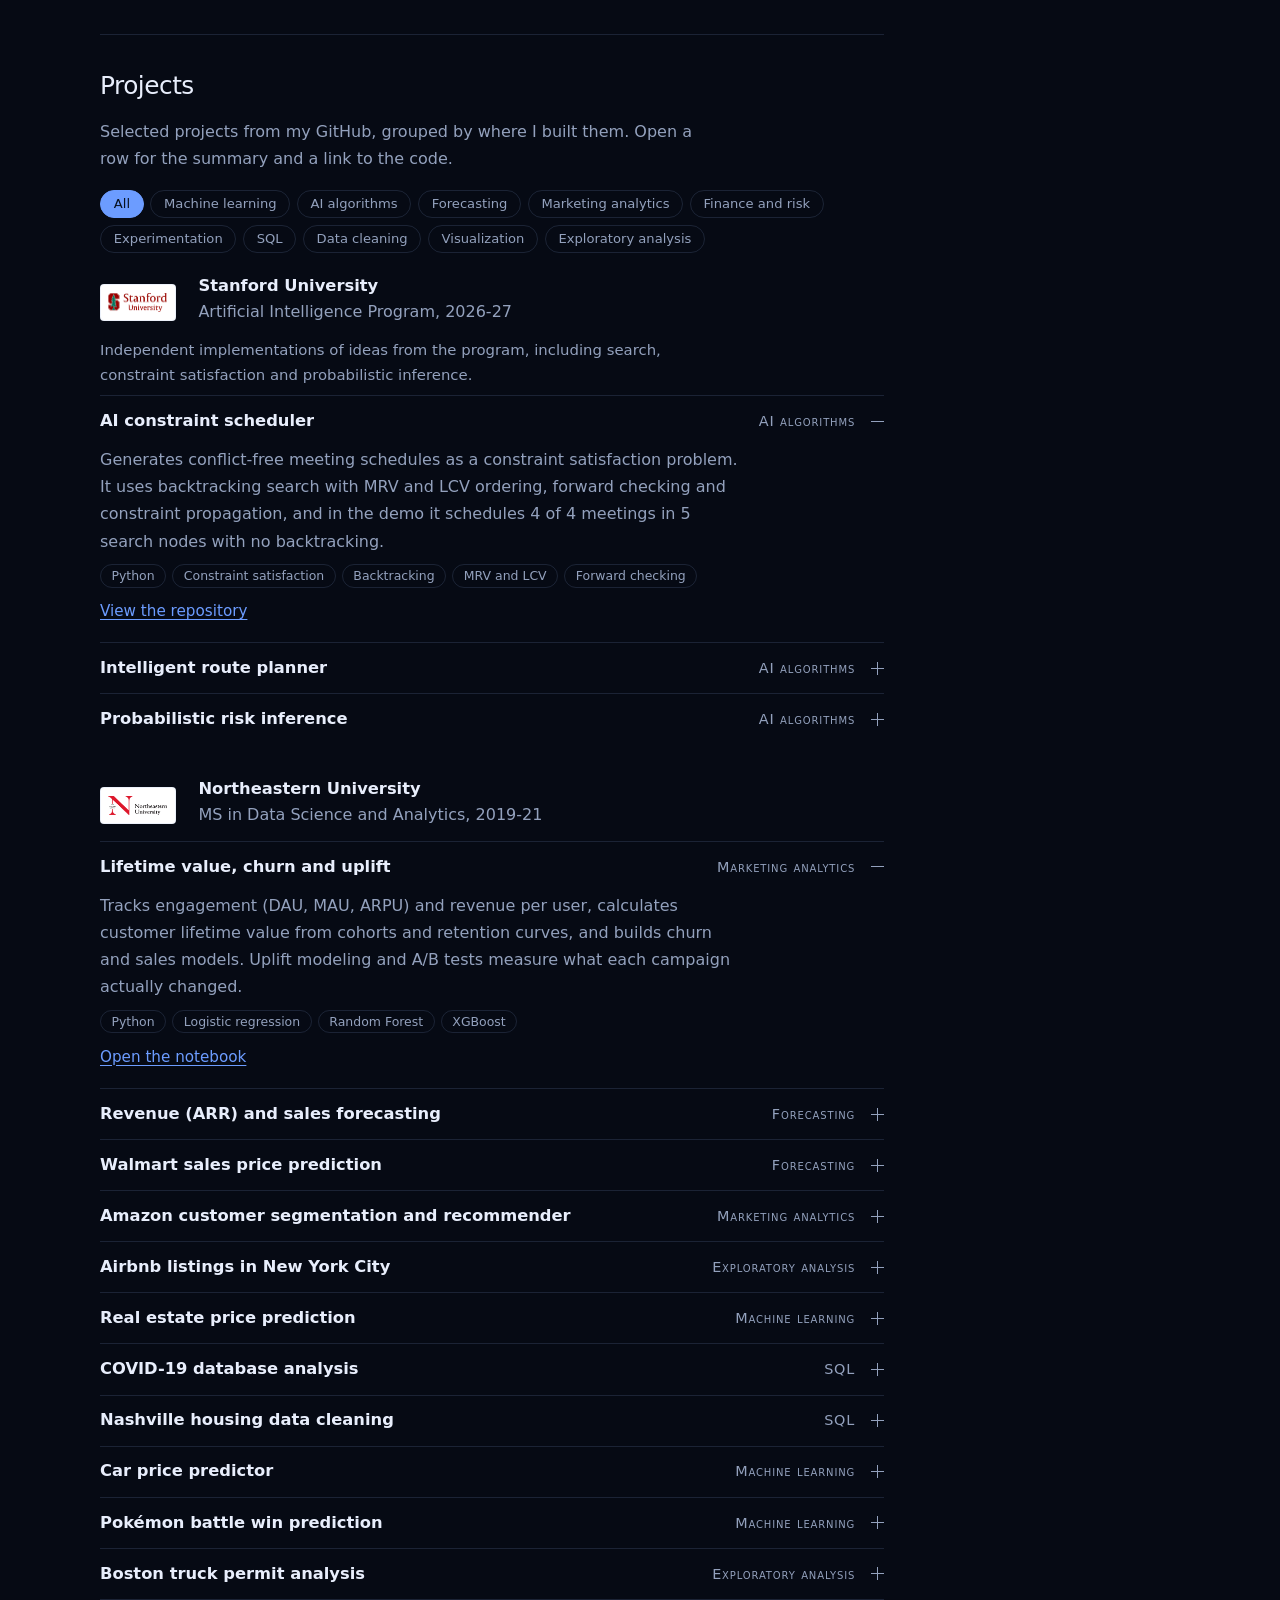
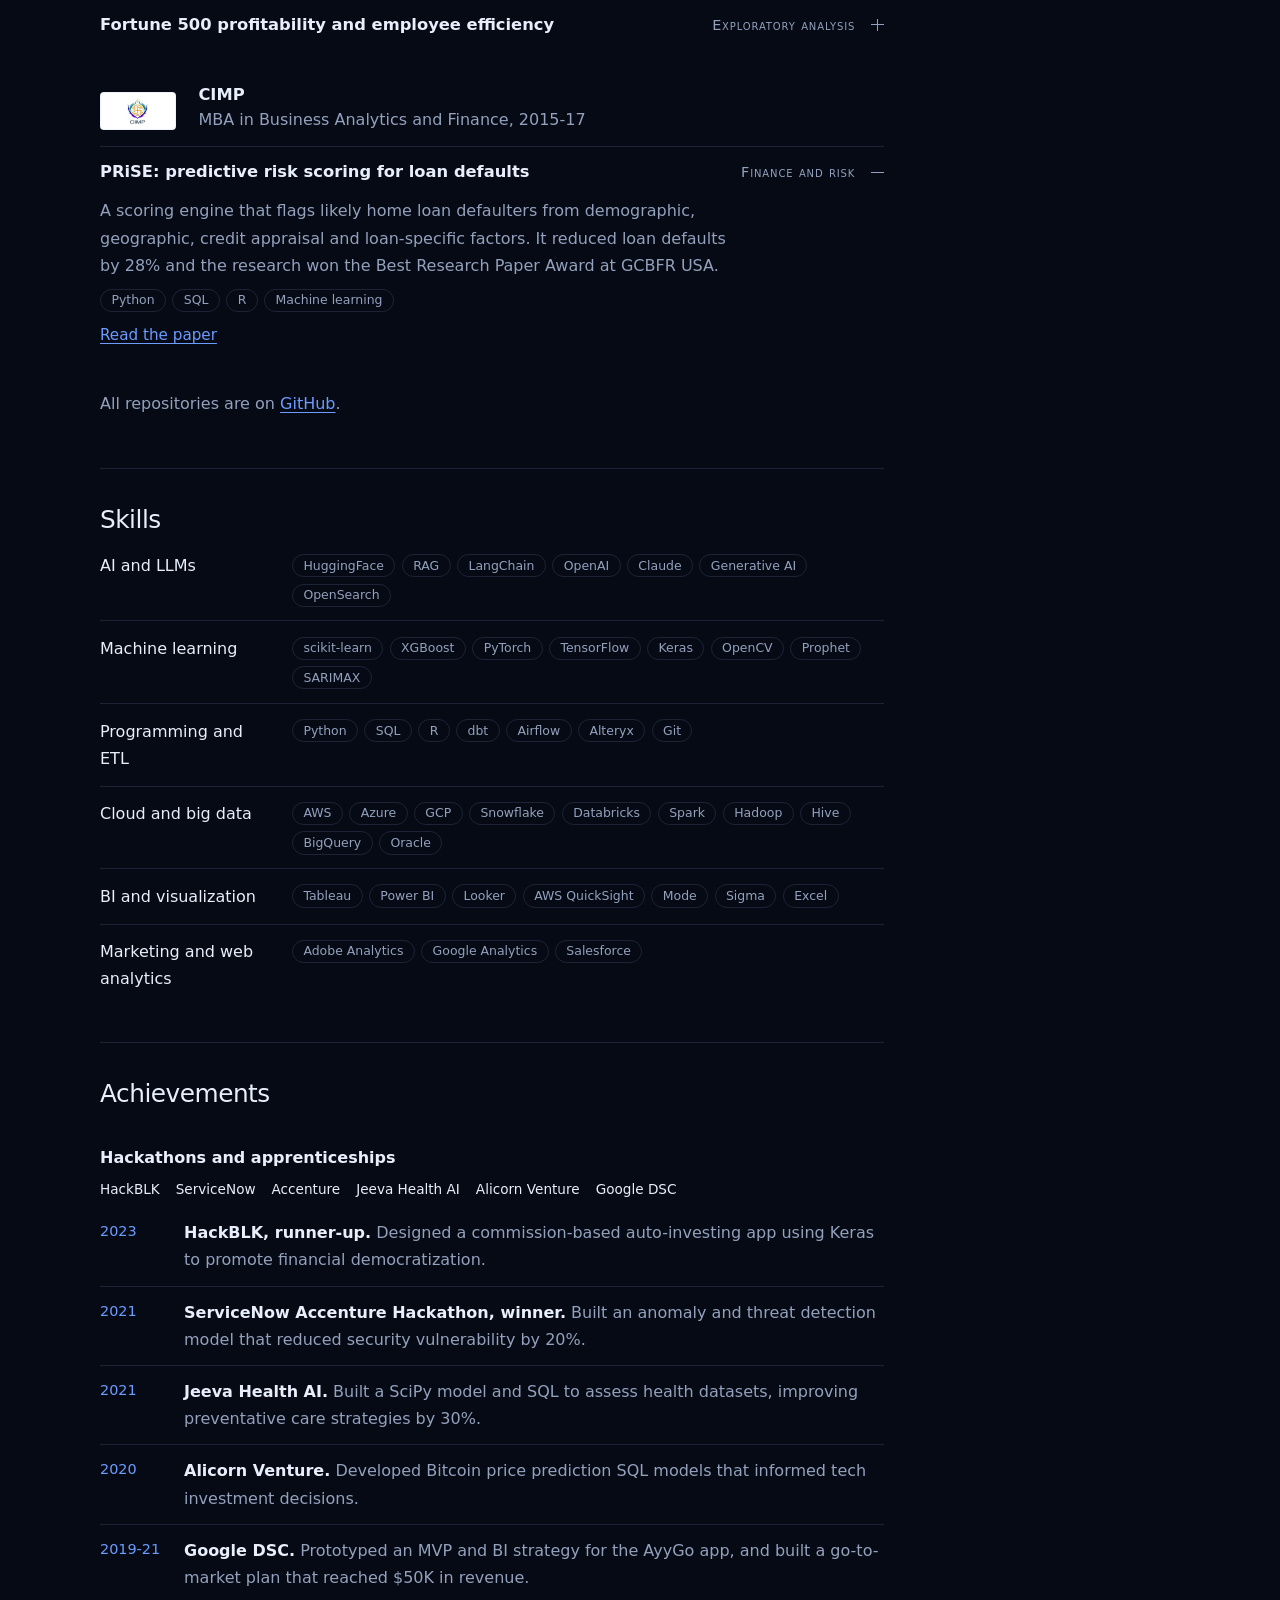
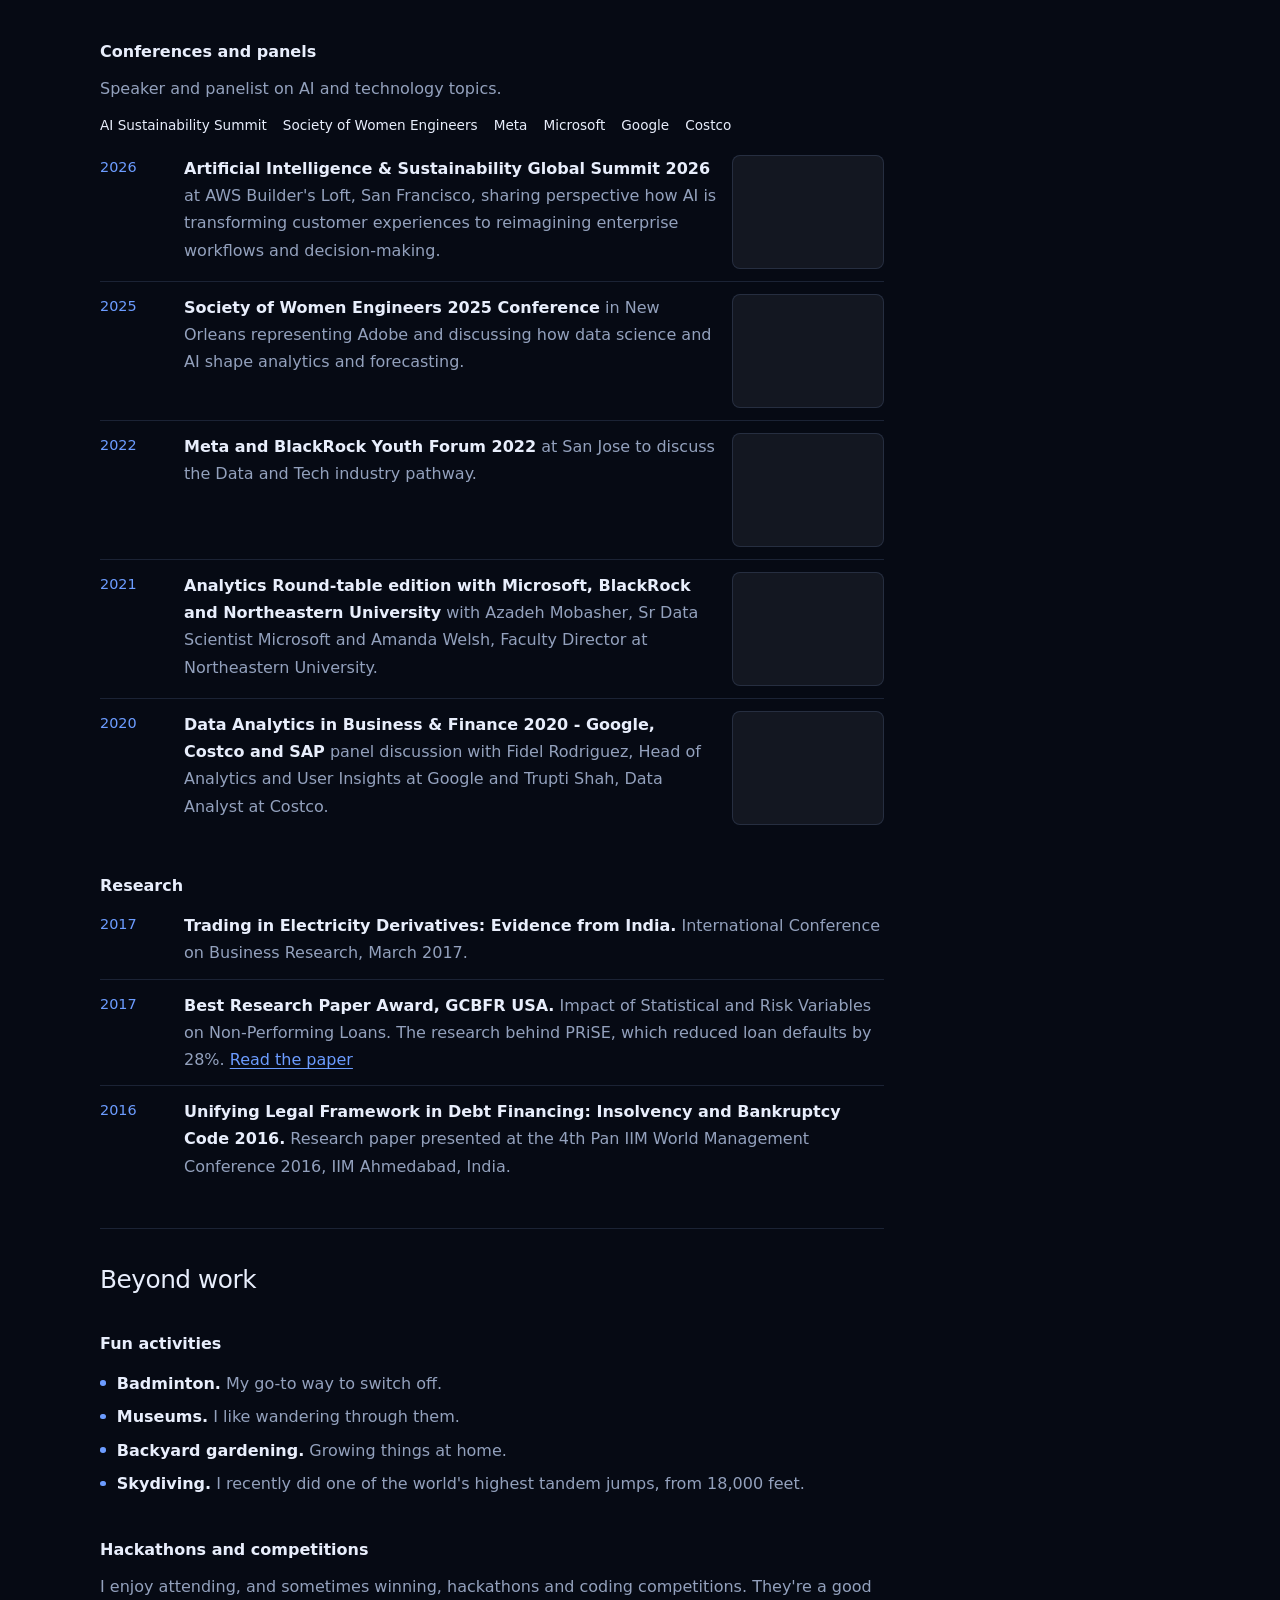
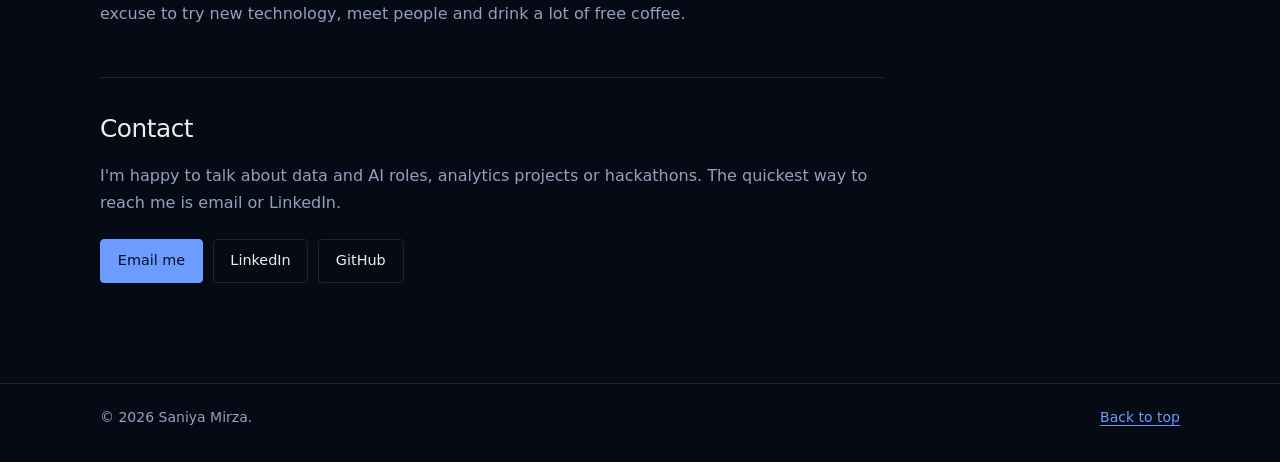
==== commit 6c5e17e2: "Add files via upload" ====
--- a/index.html
+++ b/index.html
@@ -14,8 +14,8 @@
   <meta property="og:description" content="Forecasting, machine learning and AI projects from a data professional with 7+ years of experience.">
   <meta property="og:url" content="https://saniyamirza.com/">
   <link rel="icon" href="data:image/svg+xml,%3Csvg xmlns='http://www.w3.org/2000/svg' viewBox='0 0 64 64'%3E%3Crect width='64' height='64' rx='14' fill='%23060A14'/%3E%3Cg stroke='%236C9CFF' stroke-width='3'%3E%3Cline x1='14' y1='20' x2='32' y2='32'/%3E%3Cline x1='14' y1='44' x2='32' y2='32'/%3E%3Cline x1='32' y1='32' x2='50' y2='32'/%3E%3C/g%3E%3Cg fill='%236FE3FF'%3E%3Ccircle cx='14' cy='20' r='5'/%3E%3Ccircle cx='14' cy='44' r='5'/%3E%3Ccircle cx='32' cy='32' r='5'/%3E%3Ccircle cx='50' cy='32' r='5'/%3E%3C/g%3E%3C/svg%3E">
-  <link rel="stylesheet" href="style.css?v=4">
-  <script src="script.js?v=4"></script>
+  <link rel="stylesheet" href="style.css?v=5">
+  <script src="script.js?v=5"></script>
 </head>
 <body>
 <a class="skip-link" href="#main">Skip to content</a>
@@ -480,17 +480,22 @@
             <li class="logo"><img src="assets/logos/costco.png" alt="" width="96" height="64"><span>Costco</span></li>
           </ul>
         <ul class="facts">
-            <li><span class="when">2026</span><p><strong>Artificial Intelligence & Sustainability Global Summit 2026</strong>at AWS Builder's Loft, San Francisco, sharing perspective how AI is transforming customer experiences to reimagining enterprise workflows and decision-making</p></li>
-            <li><span class="when">2025</span><p><strong>Society of Women Engineers 2025 Conference</strong>in New Orleans representing Adobe and discussing how data science and AI shape analytics and forecasting.</p></li>
-            <li><span class="when">2022</span><p><strong>Meta and BlackRock Youth Forum 2022</strong>at San Jose to discuss the Data and Tech industry pathway.</p></li>
-            <li><span class="when">2021</span><p><strong>Analytics Round-table edition with Microsoft, BlackRock and Northeastern University</strong>with Azadeh Mobasher, Sr Data Scientist Microsoft and Amanda Welsh, Faculty Director at Northeastern University.</p></li>
-            <li><span class="when">2020</span><p><strong>Data Analytics in Business & Finance 2020 - Google, Costco and SAP</strong>panel discussion with Fidel Rodriguez, Head of Analytics and User Insights at Google and Trupti Shah, Data Analyst at Costco</p></li>
-          </ul>
+          <li class="has-shot"><span class="when">2026</span><p><strong>Artificial Intelligence &amp; Sustainability Global Summit 2026</strong> at AWS Builder's Loft, San Francisco, sharing perspective how AI is transforming customer experiences to reimagining enterprise workflows and decision-making.</p>
+            <button type="button" class="shot" data-base="assets/panel/ai" data-caption="Artificial Intelligence &amp; Sustainability Global Summit 2026" aria-label="Enlarge photo: Artificial Intelligence &amp; Sustainability Global Summit 2026"><img src="assets/panel/ai.jpg" alt="Photo from the Artificial Intelligence &amp; Sustainability Global Summit 2026" width="400" height="300" loading="lazy" decoding="async"></button></li>
+          <li class="has-shot"><span class="when">2025</span><p><strong>Society of Women Engineers 2025 Conference</strong> in New Orleans representing Adobe and discussing how data science and AI shape analytics and forecasting.</p>
+            <button type="button" class="shot" data-base="assets/panel/swe" data-caption="Society of Women Engineers 2025 Conference" aria-label="Enlarge photo: Society of Women Engineers 2025 Conference"><img src="assets/panel/swe.jpg" alt="Photo from the Society of Women Engineers 2025 Conference" width="400" height="300" loading="lazy" decoding="async"></button></li>
+          <li class="has-shot"><span class="when">2022</span><p><strong>Meta and BlackRock Youth Forum 2022</strong> at San Jose to discuss the Data and Tech industry pathway.</p>
+            <button type="button" class="shot" data-base="assets/panel/meta" data-caption="Meta and BlackRock Youth Forum 2022" aria-label="Enlarge photo: Meta and BlackRock Youth Forum 2022"><img src="assets/panel/meta.jpg" alt="Flyer for the Meta and BlackRock Youth Forum 2022" width="400" height="300" loading="lazy" decoding="async"></button></li>
+          <li class="has-shot"><span class="when">2021</span><p><strong>Analytics Round-table edition with Microsoft, BlackRock and Northeastern University</strong> with Azadeh Mobasher, Sr Data Scientist Microsoft and Amanda Welsh, Faculty Director at Northeastern University.</p>
+            <button type="button" class="shot" data-base="assets/panel/microsoft" data-caption="Analytics Round-table edition, Northeastern University, 2021" aria-label="Enlarge photo: Analytics Round-table edition, Northeastern University, 2021"><img src="assets/panel/microsoft.jpg" alt="Flyer for the Analytics Round-table edition at Northeastern University, 2021" width="400" height="300" loading="lazy" decoding="async"></button></li>
+          <li class="has-shot"><span class="when">2020</span><p><strong>Data Analytics in Business &amp; Finance 2020 - Google, Costco and SAP</strong> panel discussion with Fidel Rodriguez, Head of Analytics and User Insights at Google and Trupti Shah, Data Analyst at Costco.</p>
+            <button type="button" class="shot" data-base="assets/panel/google" data-caption="Data Analytics in Business &amp; Finance 2020 panel" aria-label="Enlarge photo: Data Analytics in Business &amp; Finance 2020 panel"><img src="assets/panel/google.jpg" alt="Announcement for the Data Analytics in Business &amp; Finance 2020 panel" width="400" height="300" loading="lazy" decoding="async"></button></li>
+        </ul>
         <h3>Research</h3>
         <ul class="facts">
-          <li><span class="when">2017</span><p><strong>Outstanding Research and Best in Session Award, 12th Global Conference in Business and Research 2017, USA.</strong> Impact of Statistical and Risk Variables on Non-Performing Loans. <a class="text-link" href="https://drive.google.com/file/d/1D5ABJ0wycU69jcHpxwls-e-1bRz8Gu7W/view?usp=sharing" target="_blank" rel="noopener noreferrer">Read the paper</a></p></li>
-          <li><span class="when">2017</span><p><strong>International Conference on Business Research 2017, India</strong>Trading in Electricity Derivatives: Evidence from India.</p></li>
-          <li><span class="when">2016</span><p><strong>4th Pan IIM World Management Conference 2016, IIM Ahmedabad, India</strong> Unifying Legal Framework in Debt Financing: Insolvency and Bankruptcy Code 2016.</p></li>
+          <li><span class="when">2017</span><p><strong>Trading in Electricity Derivatives: Evidence from India.</strong> International Conference on Business Research, March 2017.</p></li>
+          <li><span class="when">2017</span><p><strong>Best Research Paper Award, GCBFR USA.</strong> Impact of Statistical and Risk Variables on Non-Performing Loans. The research behind PRiSE, which reduced loan defaults by 28%. <a class="text-link" href="https://drive.google.com/file/d/1D5ABJ0wycU69jcHpxwls-e-1bRz8Gu7W/view?usp=sharing" target="_blank" rel="noopener noreferrer">Read the paper</a></p></li>
+          <li><span class="when">2016</span><p><strong>Unifying Legal Framework in Debt Financing: Insolvency and Bankruptcy Code 2016.</strong> Research paper presented at the 4th Pan IIM World Management Conference 2016, IIM Ahmedabad, India.</p></li>
         </ul>
       </section>
 
@@ -554,5 +559,11 @@
     <a href="#home">Back to top</a>
   </div>
 </footer>
+
+<dialog id="lightbox" class="lightbox" aria-label="Photo viewer">
+  <img id="lightbox-img" alt="">
+  <p id="lightbox-cap"></p>
+  <button type="button" class="lb-close" id="lightbox-close">Close</button>
+</dialog>
 </body>
 </html>
--- a/style.css
+++ b/style.css
@@ -6,6 +6,7 @@
   --line: rgba(140, 165, 220, 0.16);
   --accent: #6c9cff;
   --on-accent: #06101f;
+  --serif: "Iowan Old Style", "Palatino Linotype", Palatino, "Book Antiqua", Georgia, serif;
   --display: "SF Pro Display", "Segoe UI Variable Display", "Segoe UI", Roboto, "Helvetica Neue", system-ui, sans-serif;
   --sans: system-ui, -apple-system, "Segoe UI", Roboto, "Helvetica Neue", Arial, sans-serif;
 }
@@ -59,6 +60,7 @@
 .hero-inner { position: relative; z-index: 1; }
 .hero-inner > * { max-width: 34rem; }
 .hero h1 { font-weight: 300; font-size: clamp(2.8rem, 7vw, 4.8rem); letter-spacing: -0.04em; line-height: 1; color: var(--h-ink); }
+.hero .greet { margin: 0 0 0.9rem; font-family: var(--serif); font-size: 1.35rem; color: var(--h-muted); }
 .hero .role { margin: 1.1rem 0 1.25rem; font-family: var(--display); font-size: 1.25rem; font-weight: 500; font-variant-caps: small-caps; letter-spacing: 0.06em; color: var(--h-accent); }
 .hero .intro { color: var(--h-muted); font-size: 1.02rem; }
 .hero .location { color: var(--h-muted); font-size: 0.9rem; opacity: 0.85; }
@@ -74,7 +76,7 @@
 /* Layout: reading column plus a small sticky sidebar */
 .layout { display: grid; grid-template-columns: minmax(0, 1fr) 14.5rem; gap: 4rem; padding-block: 3.25rem 4rem; }
 .content { grid-column: 1; grid-row: 1; min-width: 0; }
-.sidebar { grid-column: 2; grid-row: 1; position: sticky; top: 5rem; align-self: start; }
+.sidebar { grid-column: 2; grid-row: 1; position: sticky; top: 5rem; align-self: start; max-height: calc(100vh - 6rem); overflow-y: auto; scrollbar-width: thin; }
 
 .block { padding: 2.25rem 0; border-top: 1px solid var(--line); }
 .block:first-child { padding-top: 0; border-top: 0; }
@@ -179,17 +181,40 @@
 .side-links { display: flex; flex-wrap: wrap; gap: 0.2rem 0.9rem; margin: 0.6rem 0 1.2rem; font-size: 0.9rem; }
 .side-label { margin: 0 0 0.3rem; font-size: 0.9rem; font-variant-caps: small-caps; letter-spacing: 0.08em; }
 .side-text .pills { margin-top: 0; }
+.prompt-head { display: flex; align-items: center; justify-content: space-between; margin-top: 1.4rem; }
+.iconbtn { display: inline-grid; place-items: center; width: 1.7rem; height: 1.7rem; background: none; border: 0; border-radius: 6px; color: var(--muted); cursor: pointer; }
+.iconbtn:hover { color: var(--ink); }
+.prompt-text { margin: 0.1rem 0 0.2rem; font-family: var(--serif); font-size: 1.3rem; line-height: 1.3; color: var(--ink); }
+.prompt-on { margin: 0; font-size: 0.82rem; color: var(--muted); }
+
+
+/* Event photos next to conference entries, with a larger view on click */
+.facts li.has-shot { grid-template-columns: 4.5rem minmax(0, 1fr) 9.5rem; align-items: start; }
+.shot { display: block; width: 9.5rem; aspect-ratio: 4 / 3; padding: 0; overflow: hidden; background: color-mix(in srgb, var(--ink) 6%, transparent); border: 1px solid var(--line); border-radius: 8px; cursor: zoom-in; transition: border-color 0.2s; }
+.shot:hover { border-color: var(--accent); }
+.shot img { display: block; width: 100%; height: 100%; object-fit: cover; object-position: top; }
+.lightbox { padding: 1rem; max-width: min(92vw, 60rem); max-height: 94vh; margin: auto; border: 0; border-radius: 12px; background: #0d1018; color: #e8eefc; }
+.lightbox::backdrop { background: rgba(0, 0, 0, 0.7); }
+.lightbox img { display: block; max-width: 100%; max-height: 76vh; margin: 0 auto; object-fit: contain; border-radius: 6px; }
+.lightbox p { margin: 0.8rem 0 0.2rem; color: #a9b6d2; font-size: 0.9rem; text-align: center; }
+.lb-close { display: block; margin: 0.6rem auto 0; padding: 0.4rem 1.1rem; font-size: 0.9rem; color: #e8eefc; background: transparent; border: 1px solid rgba(160, 180, 230, 0.35); border-radius: 999px; cursor: pointer; }
+.lb-close:hover { border-color: #6c9cff; }
 
 /* Footer */
 .site-footer { border-top: 1px solid var(--line); padding: 1.4rem 0 2rem; font-size: 0.875rem; color: var(--muted); }
 .site-footer p, .site-footer span { color: var(--muted); }
 .foot { display: flex; flex-wrap: wrap; justify-content: space-between; gap: 1rem; }
 
+/* Short screens: let the sidebar scroll with the page instead of sticking */
+@media (max-height: 780px) and (min-width: 901px) {
+  .sidebar { position: static; max-height: none; overflow: visible; }
+}
+
 /* Tablet and phone */
 @media (max-width: 900px) {
   .layout { grid-template-columns: minmax(0, 1fr); gap: 2rem; padding-top: 2.25rem; }
   .content, .sidebar { grid-column: 1; }
-  .sidebar { grid-row: 1; position: static; display: grid; grid-template-columns: 7rem minmax(0, 1fr); gap: 1.1rem; align-items: start; }
+  .sidebar { grid-row: 1; position: static; max-height: none; overflow: visible; display: grid; grid-template-columns: 7rem minmax(0, 1fr); gap: 1.1rem; align-items: start; }
   .content { grid-row: 2; }
   .side-text { margin-top: 0; }
   .net { width: 100%; opacity: 0.3; -webkit-mask-image: none; mask-image: none; }
@@ -210,6 +235,8 @@
   .chev { order: 2; margin-left: auto; }
   .plain.cols { columns: 1; }
   .facts li { grid-template-columns: 3.75rem minmax(0, 1fr); }
+  .facts li.has-shot { grid-template-columns: 3.75rem minmax(0, 1fr); }
+  .shot { grid-column: 2; width: 100%; max-width: 16rem; }
   .hero { padding-top: 5.5rem; }
 }
 @media (prefers-reduced-motion: reduce) {
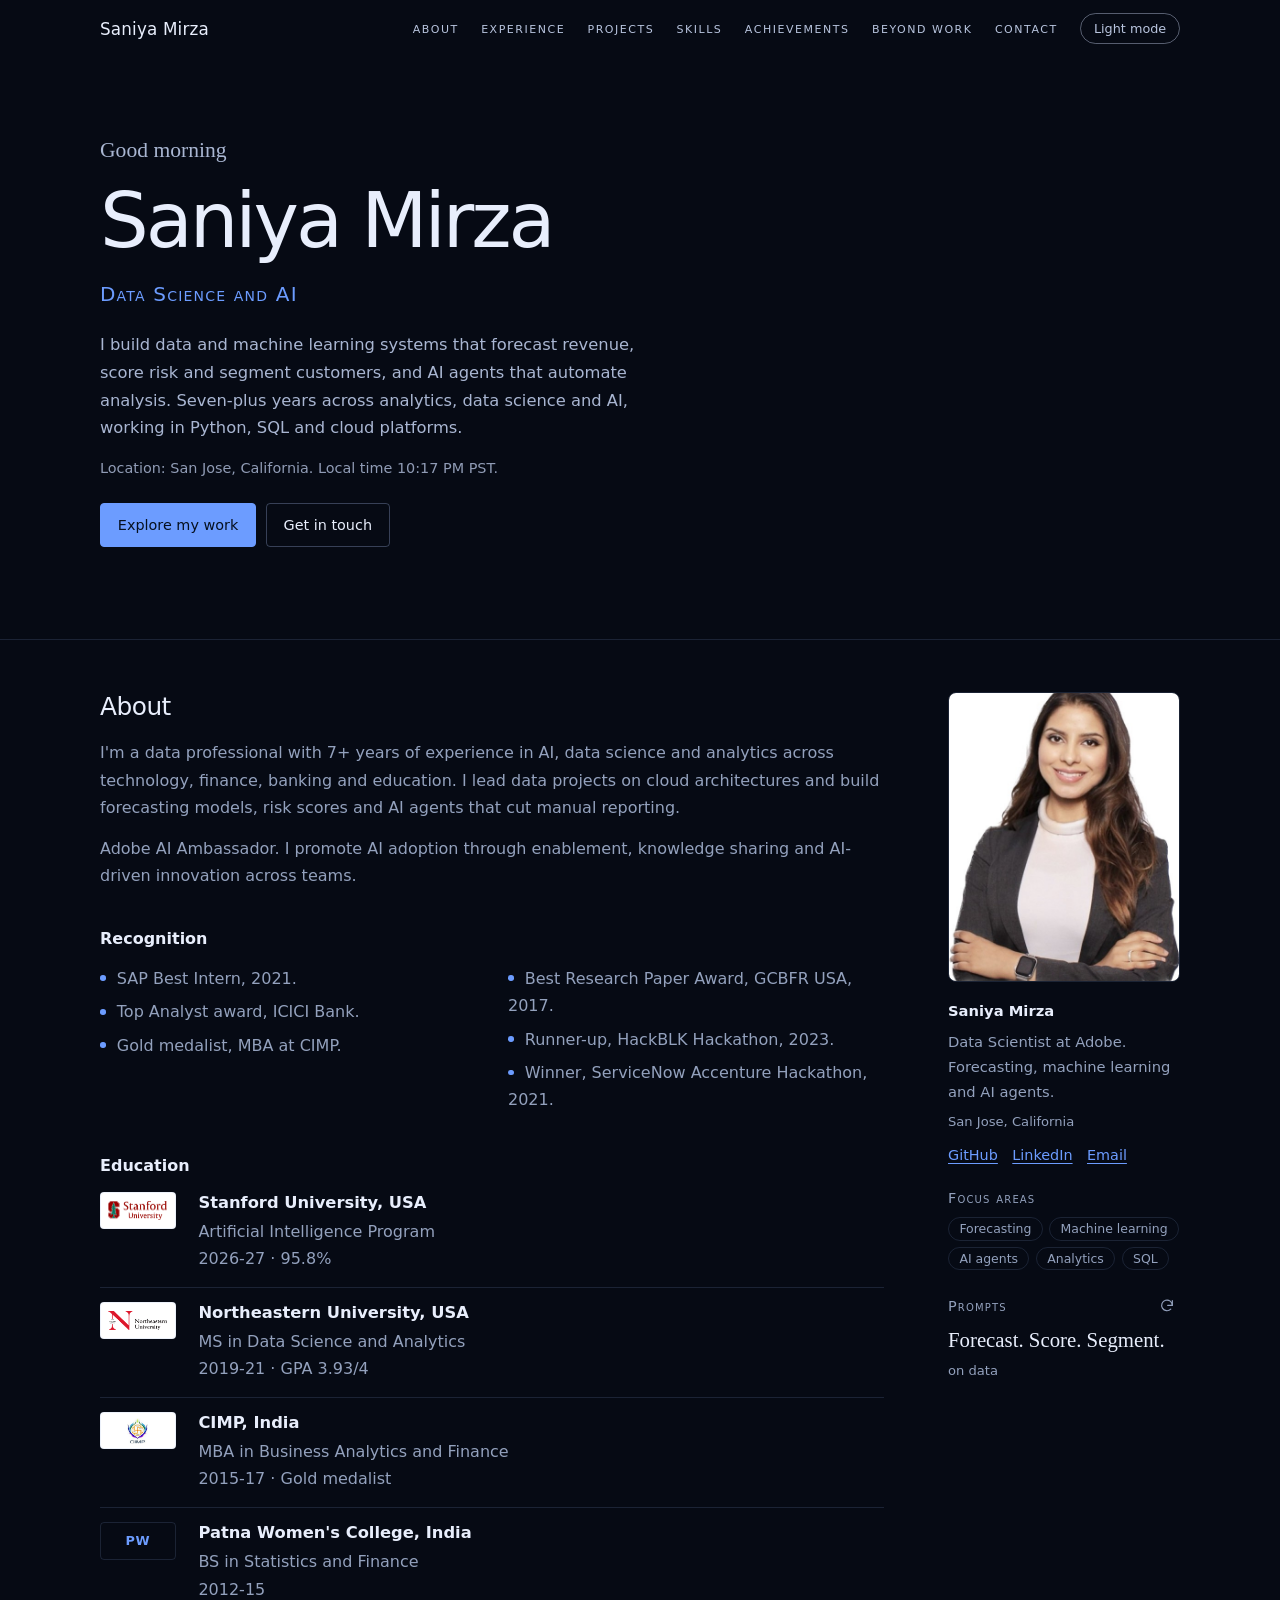
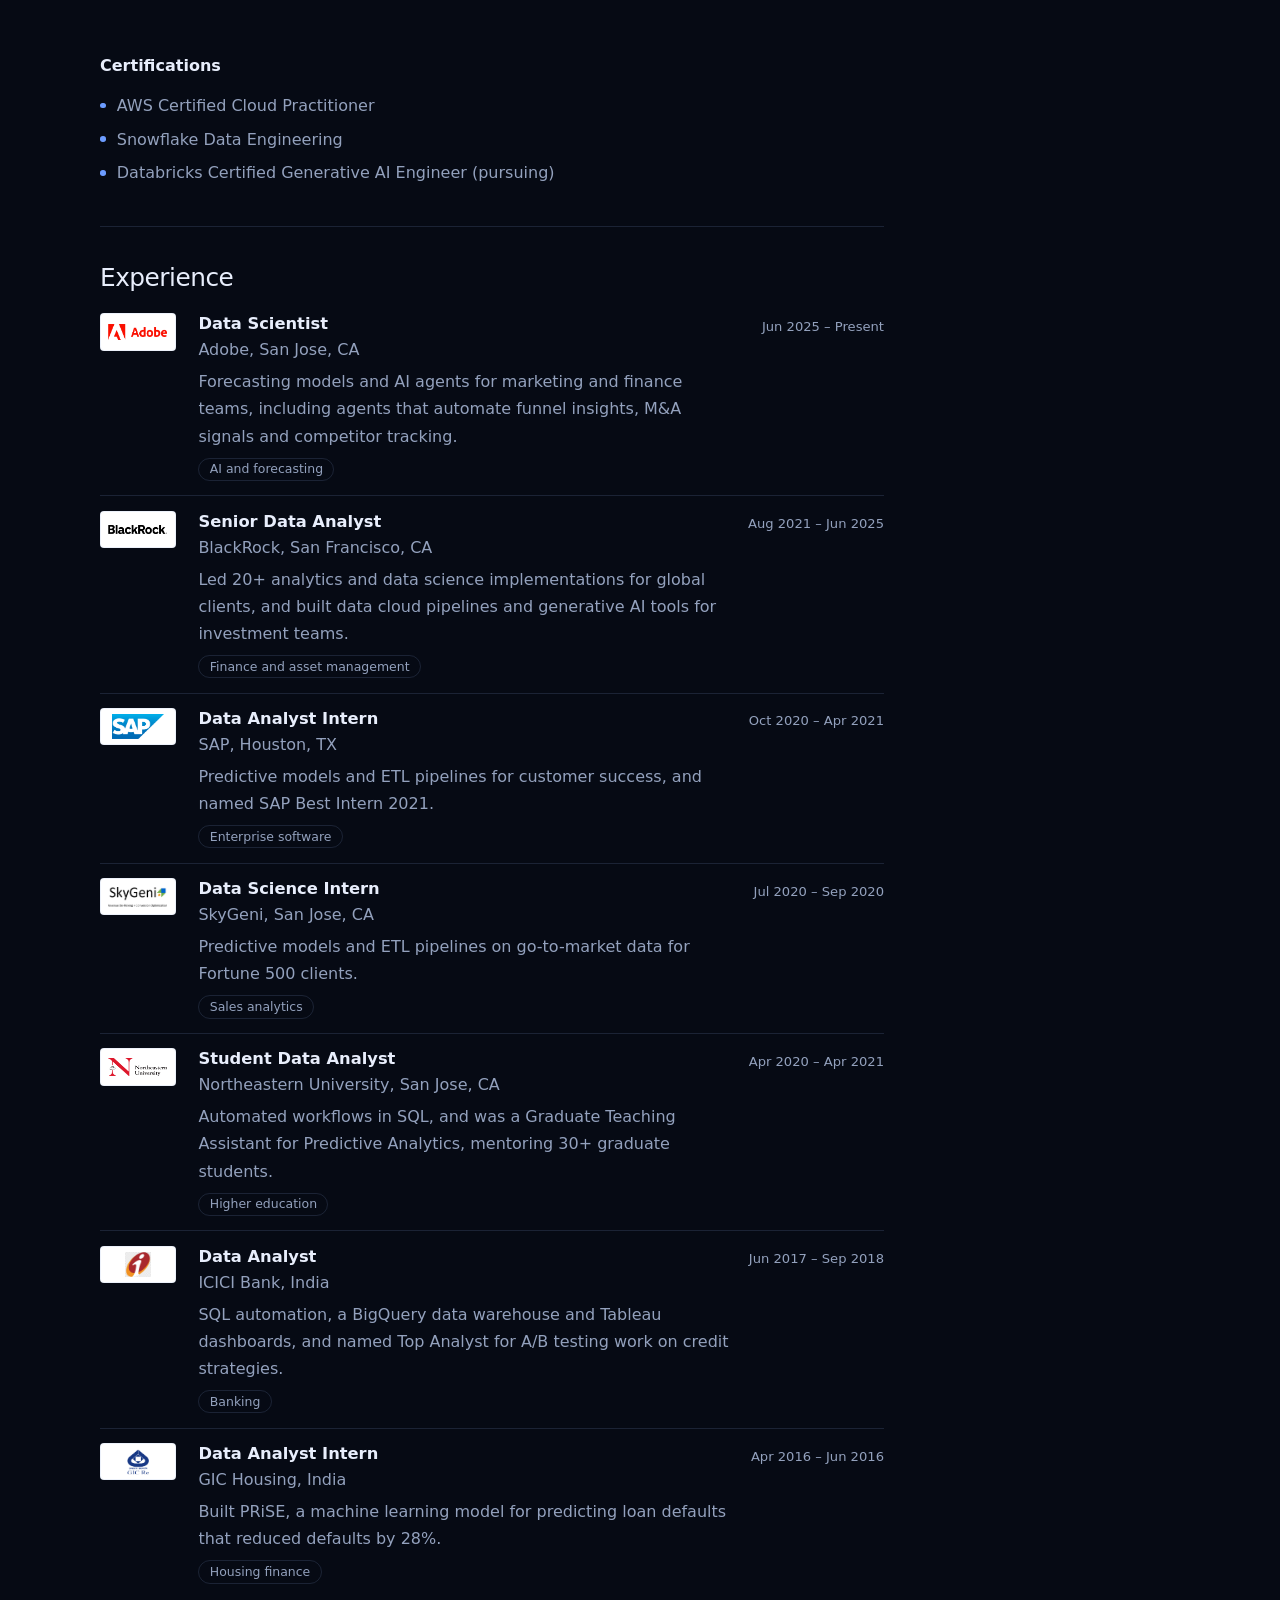
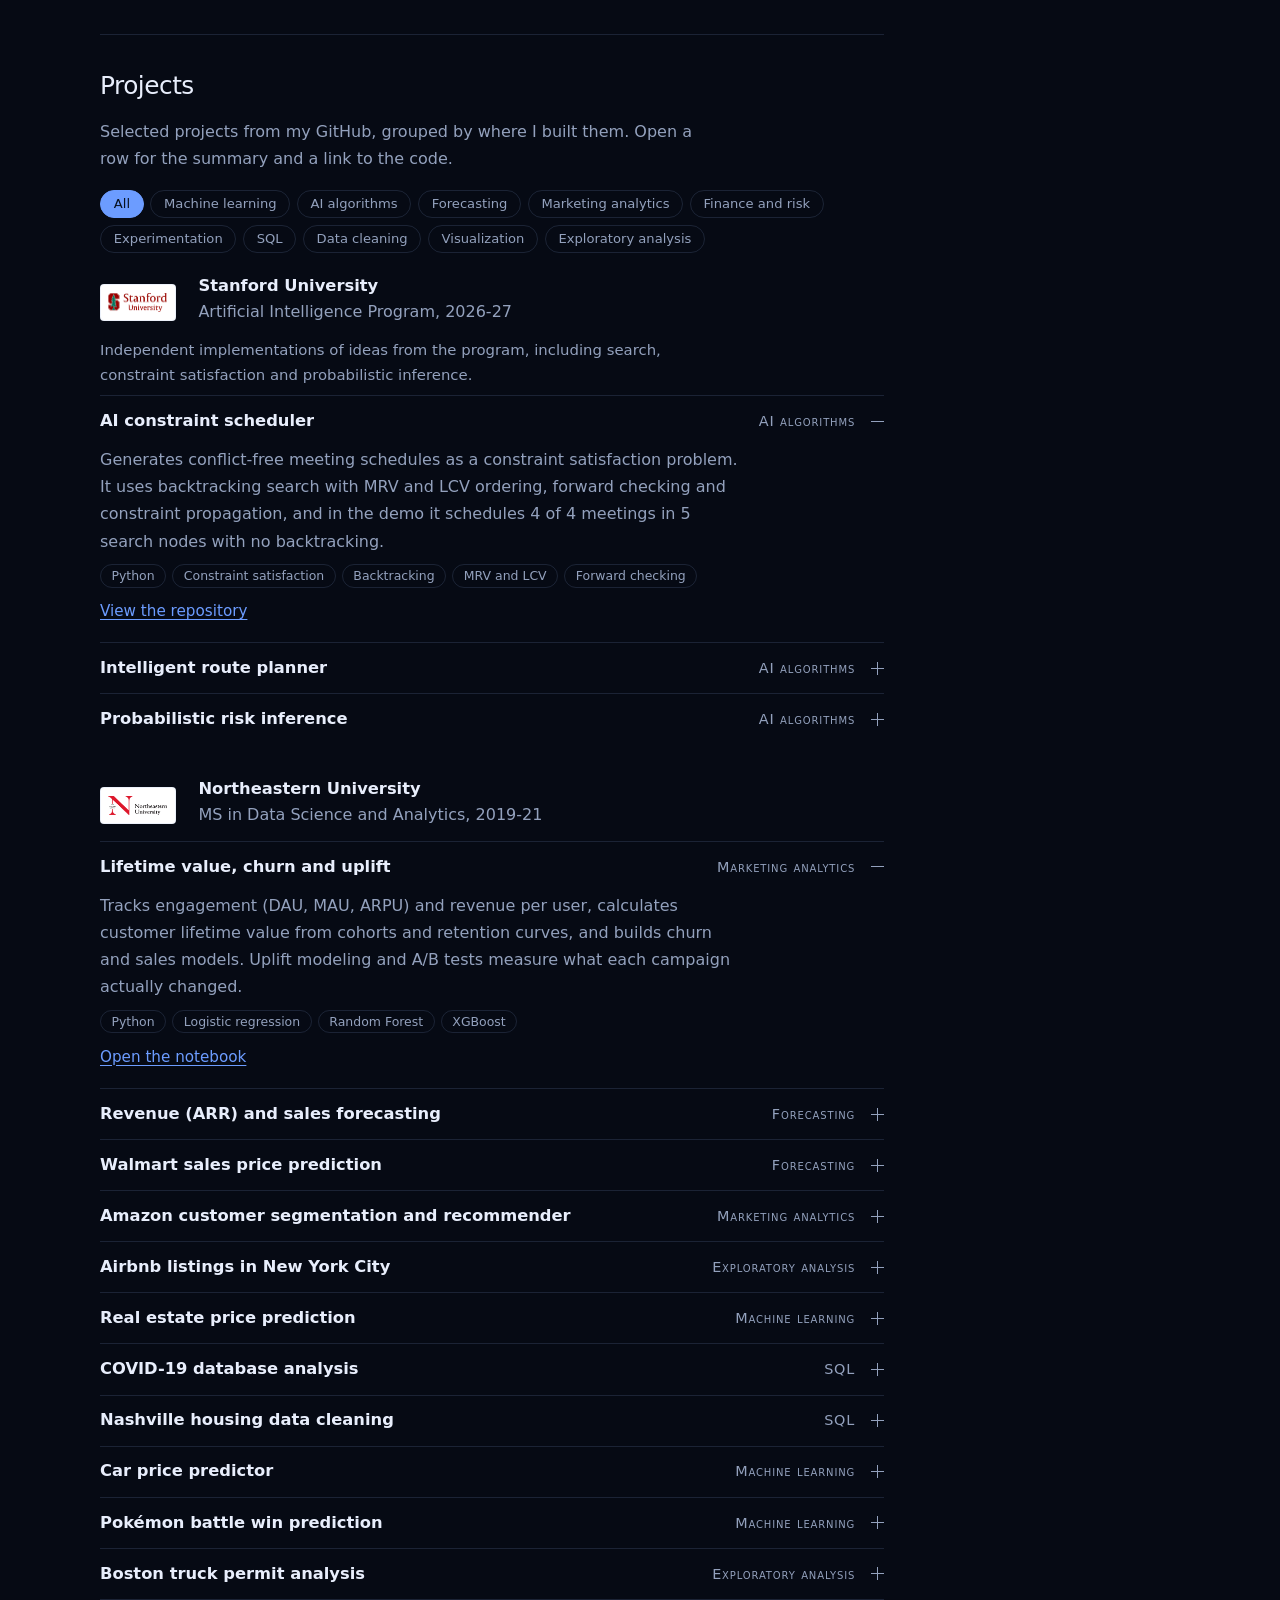
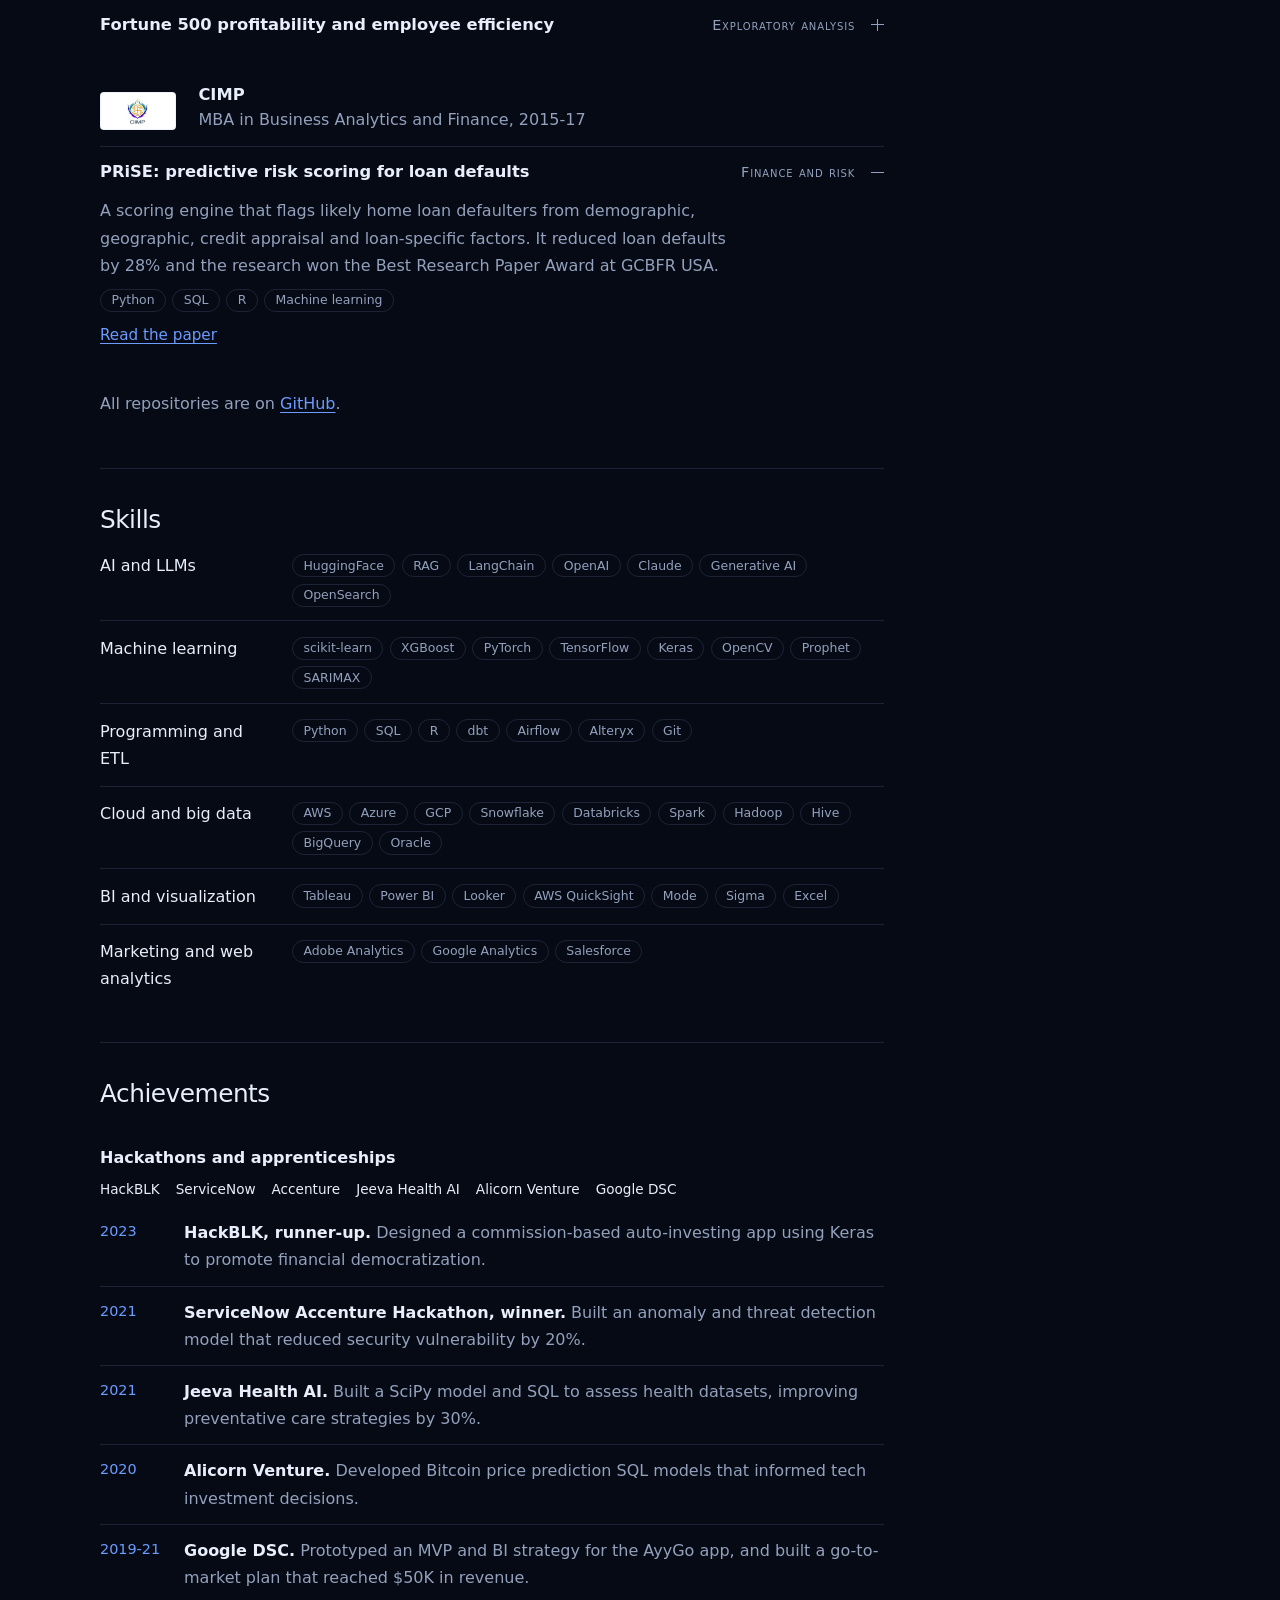
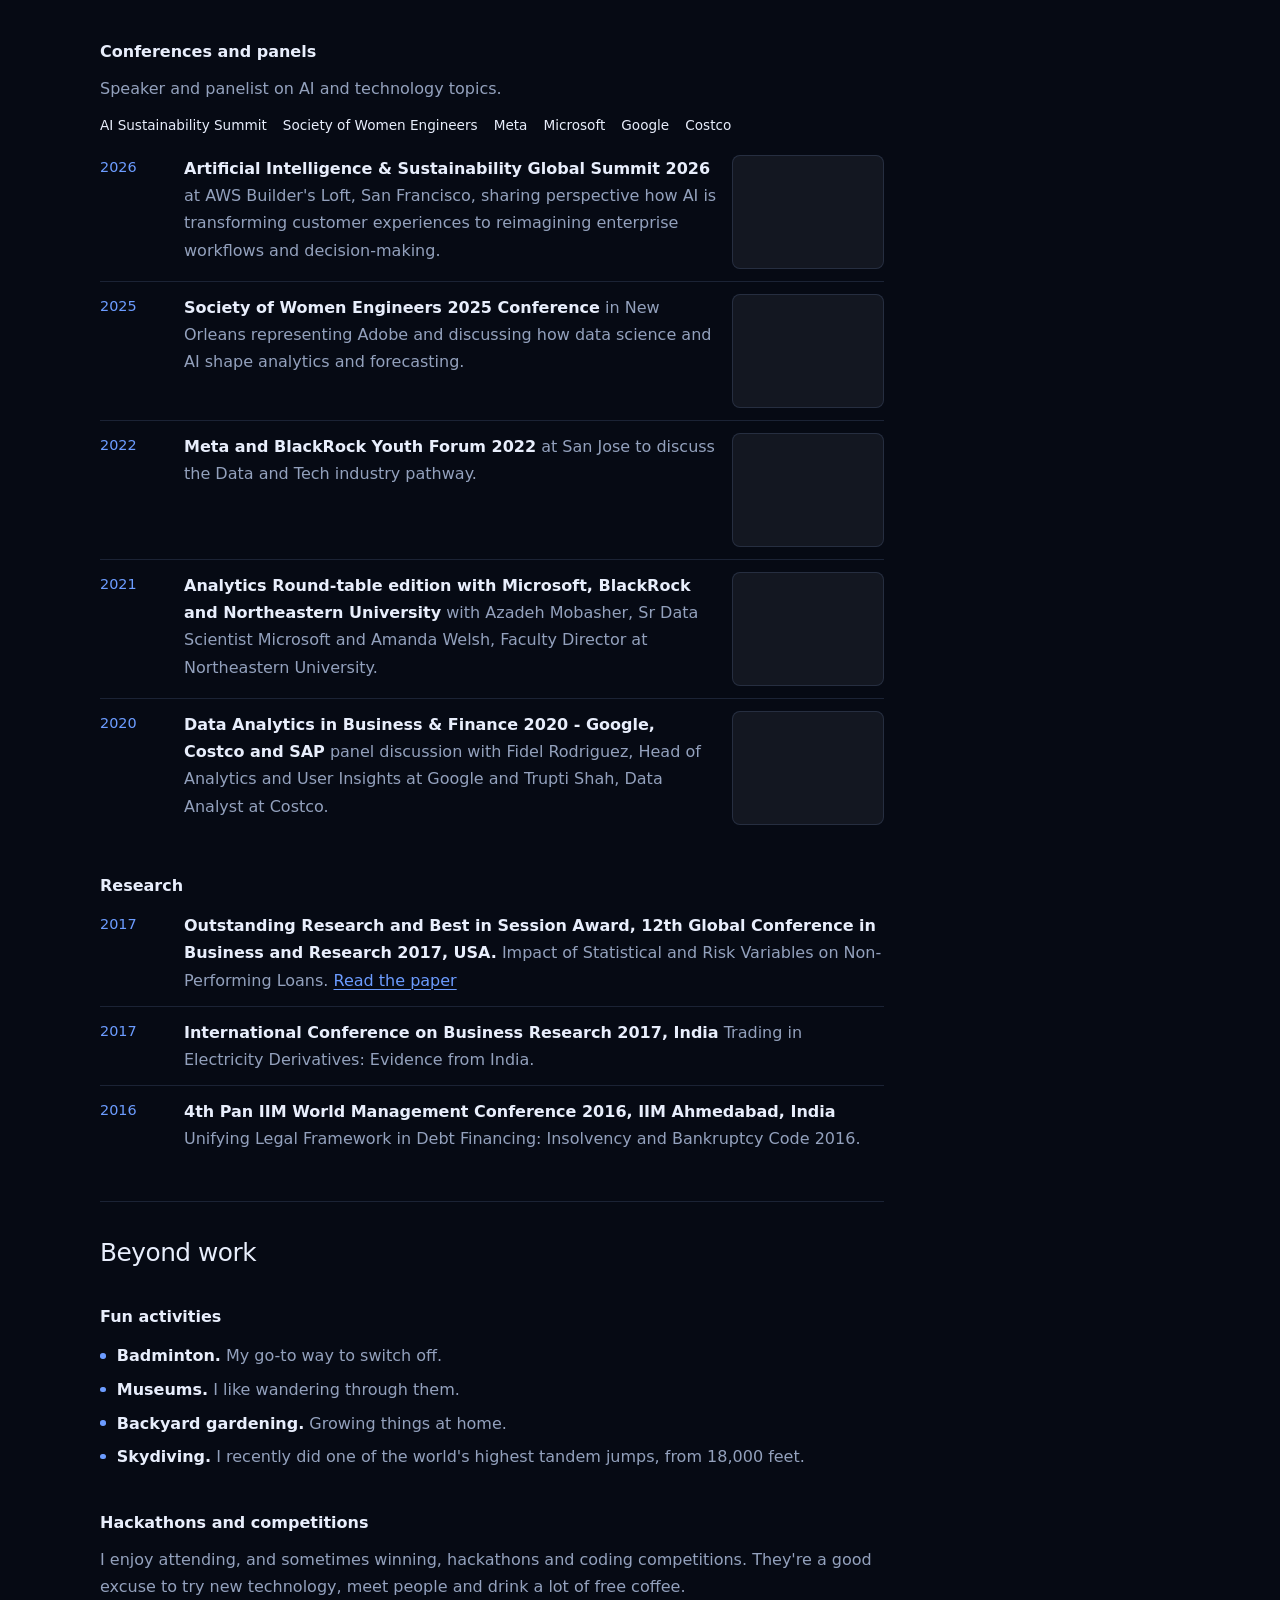
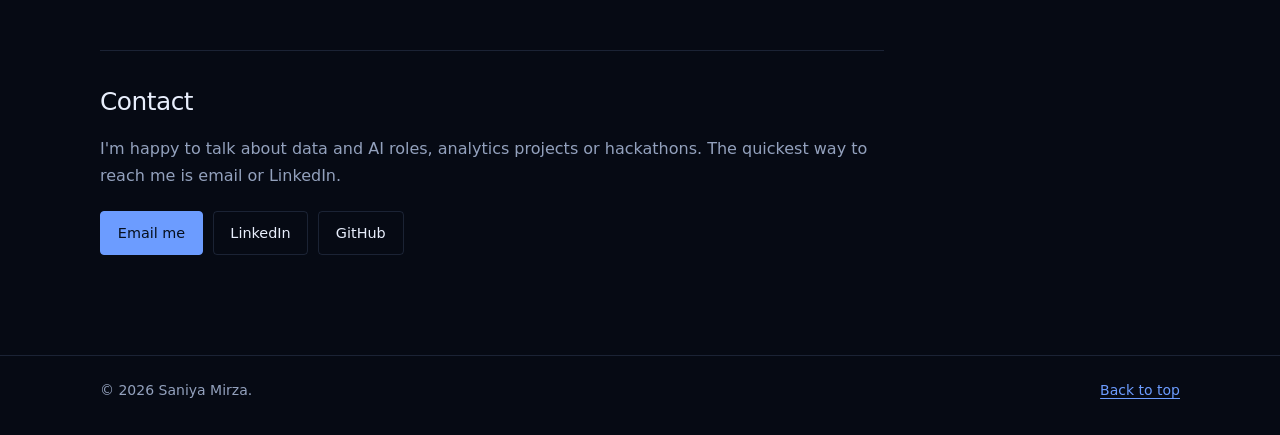
==== commit 9c08d50a: "Update index.html" ====
--- a/index.html
+++ b/index.html
@@ -493,9 +493,9 @@
         </ul>
         <h3>Research</h3>
         <ul class="facts">
-          <li><span class="when">2017</span><p><strong>Trading in Electricity Derivatives: Evidence from India.</strong> International Conference on Business Research, March 2017.</p></li>
-          <li><span class="when">2017</span><p><strong>Best Research Paper Award, GCBFR USA.</strong> Impact of Statistical and Risk Variables on Non-Performing Loans. The research behind PRiSE, which reduced loan defaults by 28%. <a class="text-link" href="https://drive.google.com/file/d/1D5ABJ0wycU69jcHpxwls-e-1bRz8Gu7W/view?usp=sharing" target="_blank" rel="noopener noreferrer">Read the paper</a></p></li>
-          <li><span class="when">2016</span><p><strong>Unifying Legal Framework in Debt Financing: Insolvency and Bankruptcy Code 2016.</strong> Research paper presented at the 4th Pan IIM World Management Conference 2016, IIM Ahmedabad, India.</p></li>
+          <li><span class="when">2017</span><p><strong>Outstanding Research and Best in Session Award, 12th Global Conference in Business and Research 2017, USA.</strong> Impact of Statistical and Risk Variables on Non-Performing Loans. <a class="text-link" href="https://drive.google.com/file/d/1D5ABJ0wycU69jcHpxwls-e-1bRz8Gu7W/view?usp=sharing" target="_blank" rel="noopener noreferrer">Read the paper</a></p></li>
+          <li><span class="when">2017</span><p><strong>International Conference on Business Research 2017, India</strong> Trading in Electricity Derivatives: Evidence from India.</p></li>
+          <li><span class="when">2016</span><p><strong>4th Pan IIM World Management Conference 2016, IIM Ahmedabad, India</strong> Unifying Legal Framework in Debt Financing: Insolvency and Bankruptcy Code 2016.</p></li>
         </ul>
       </section>
 
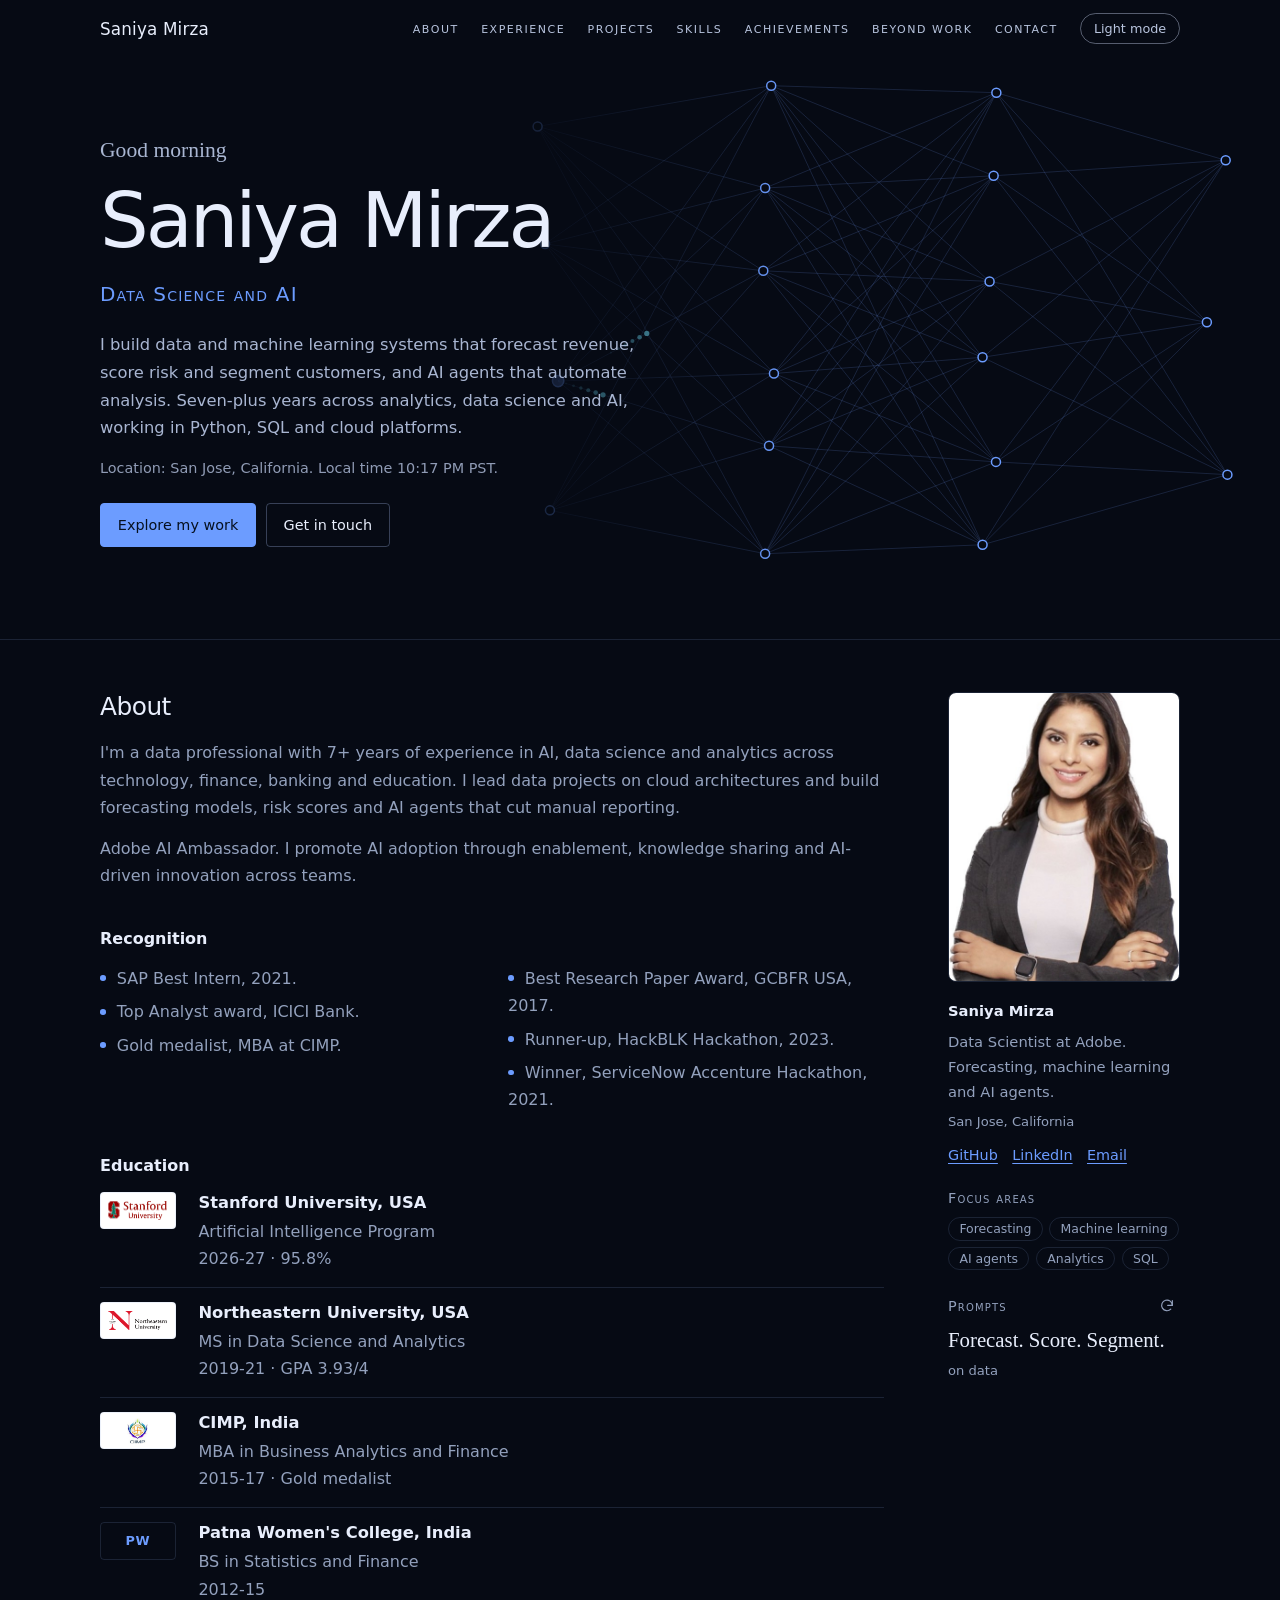
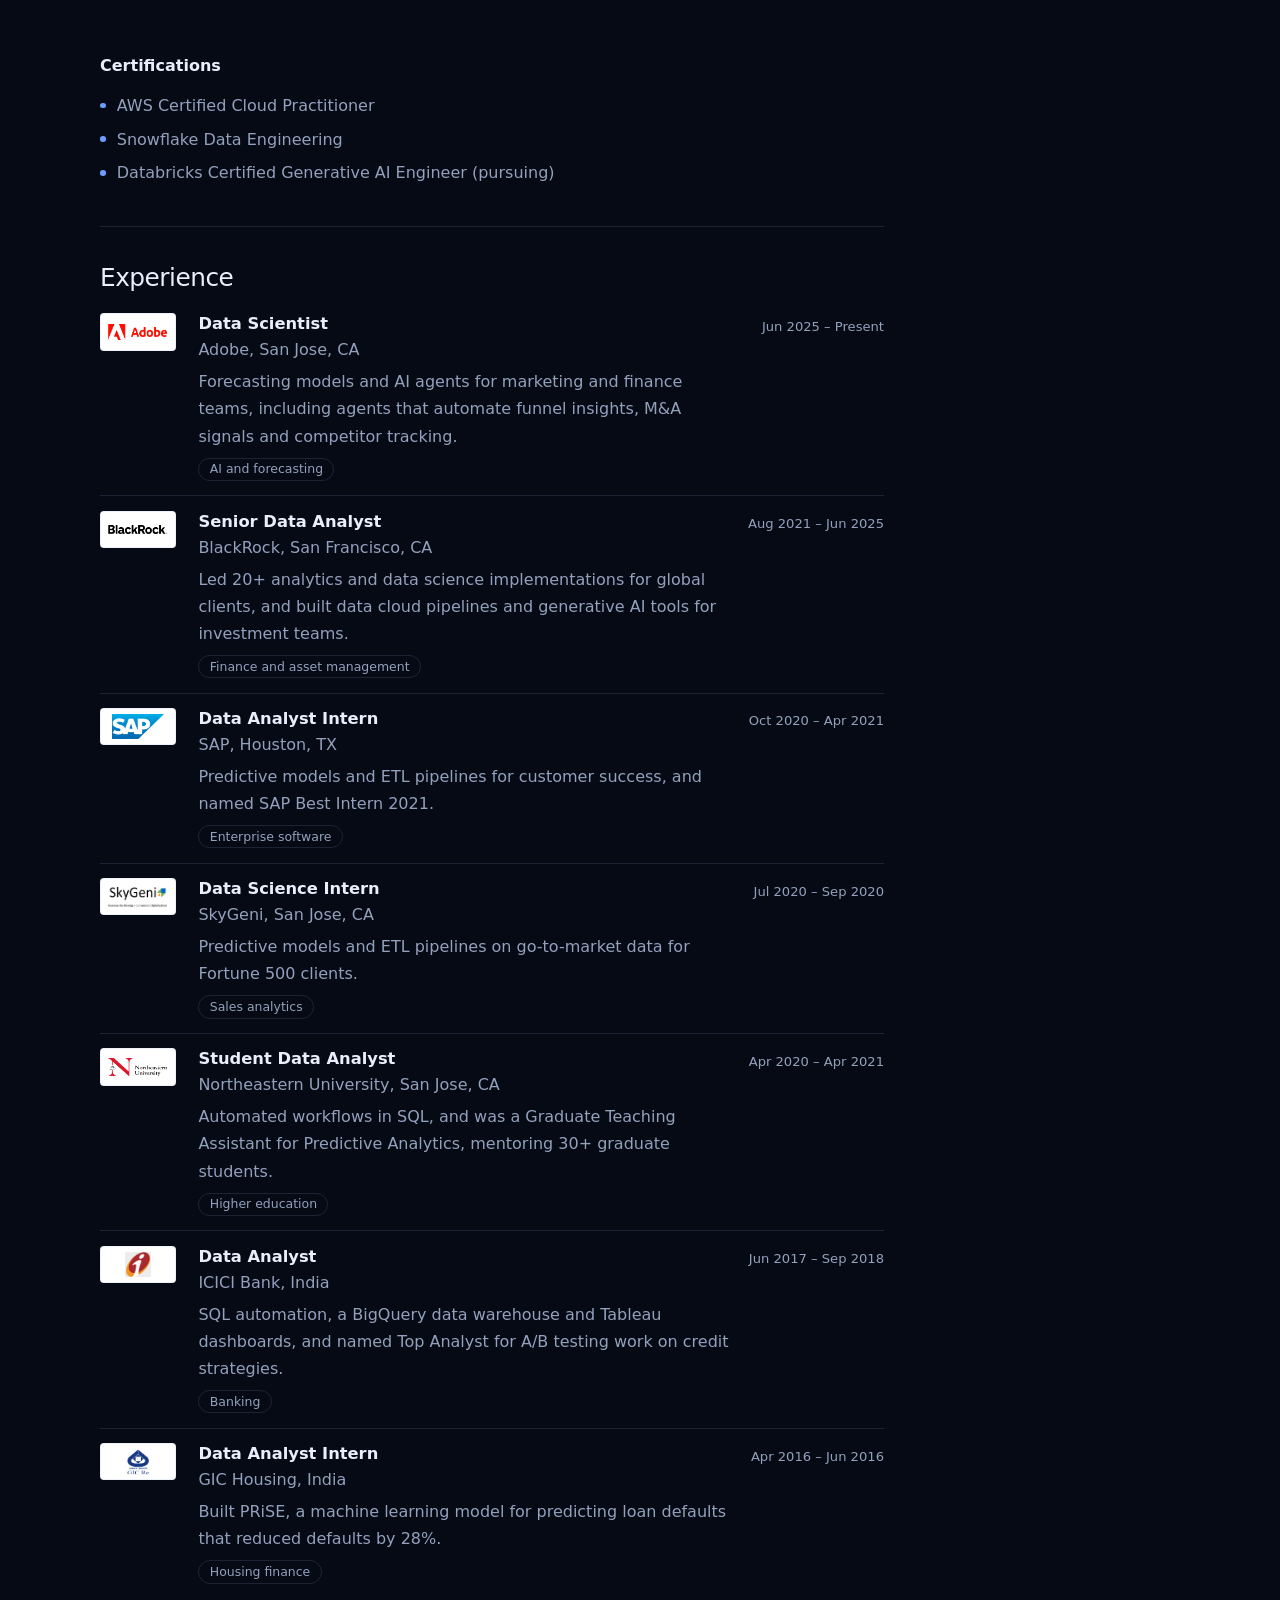
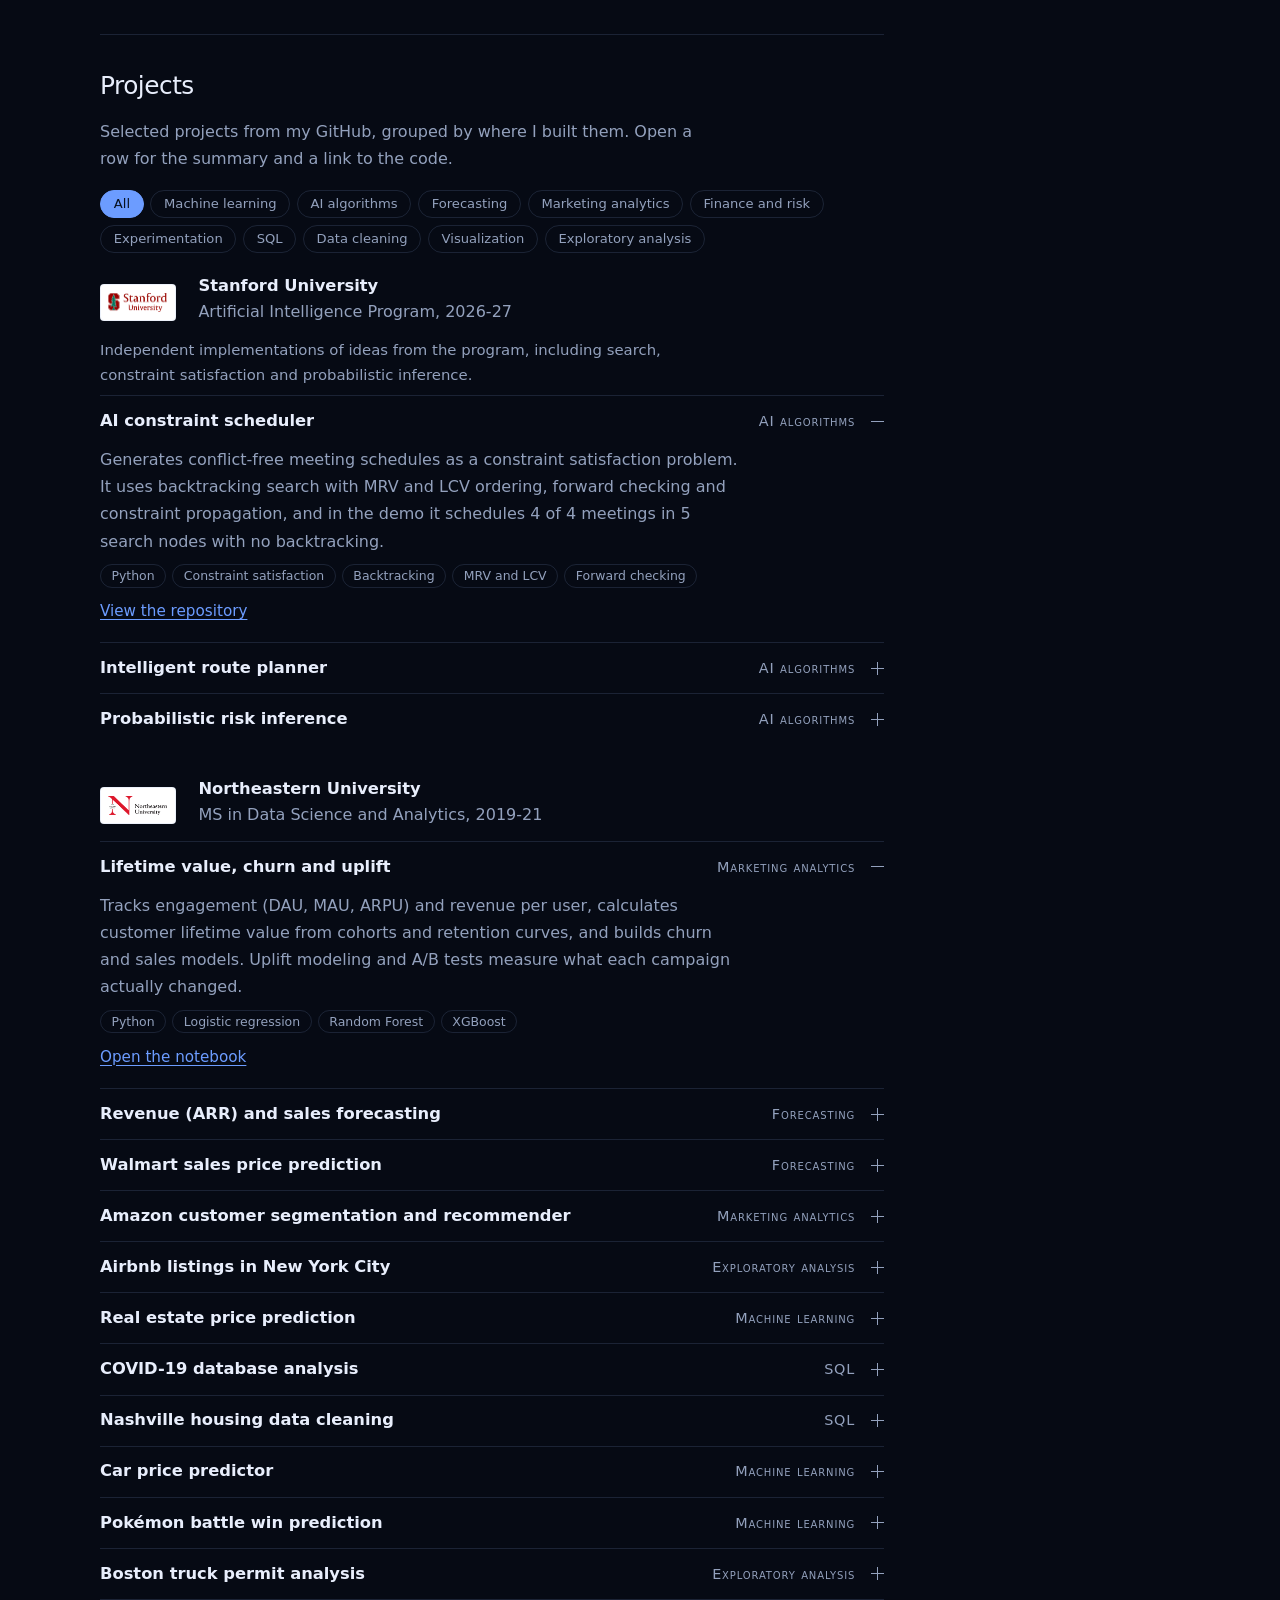
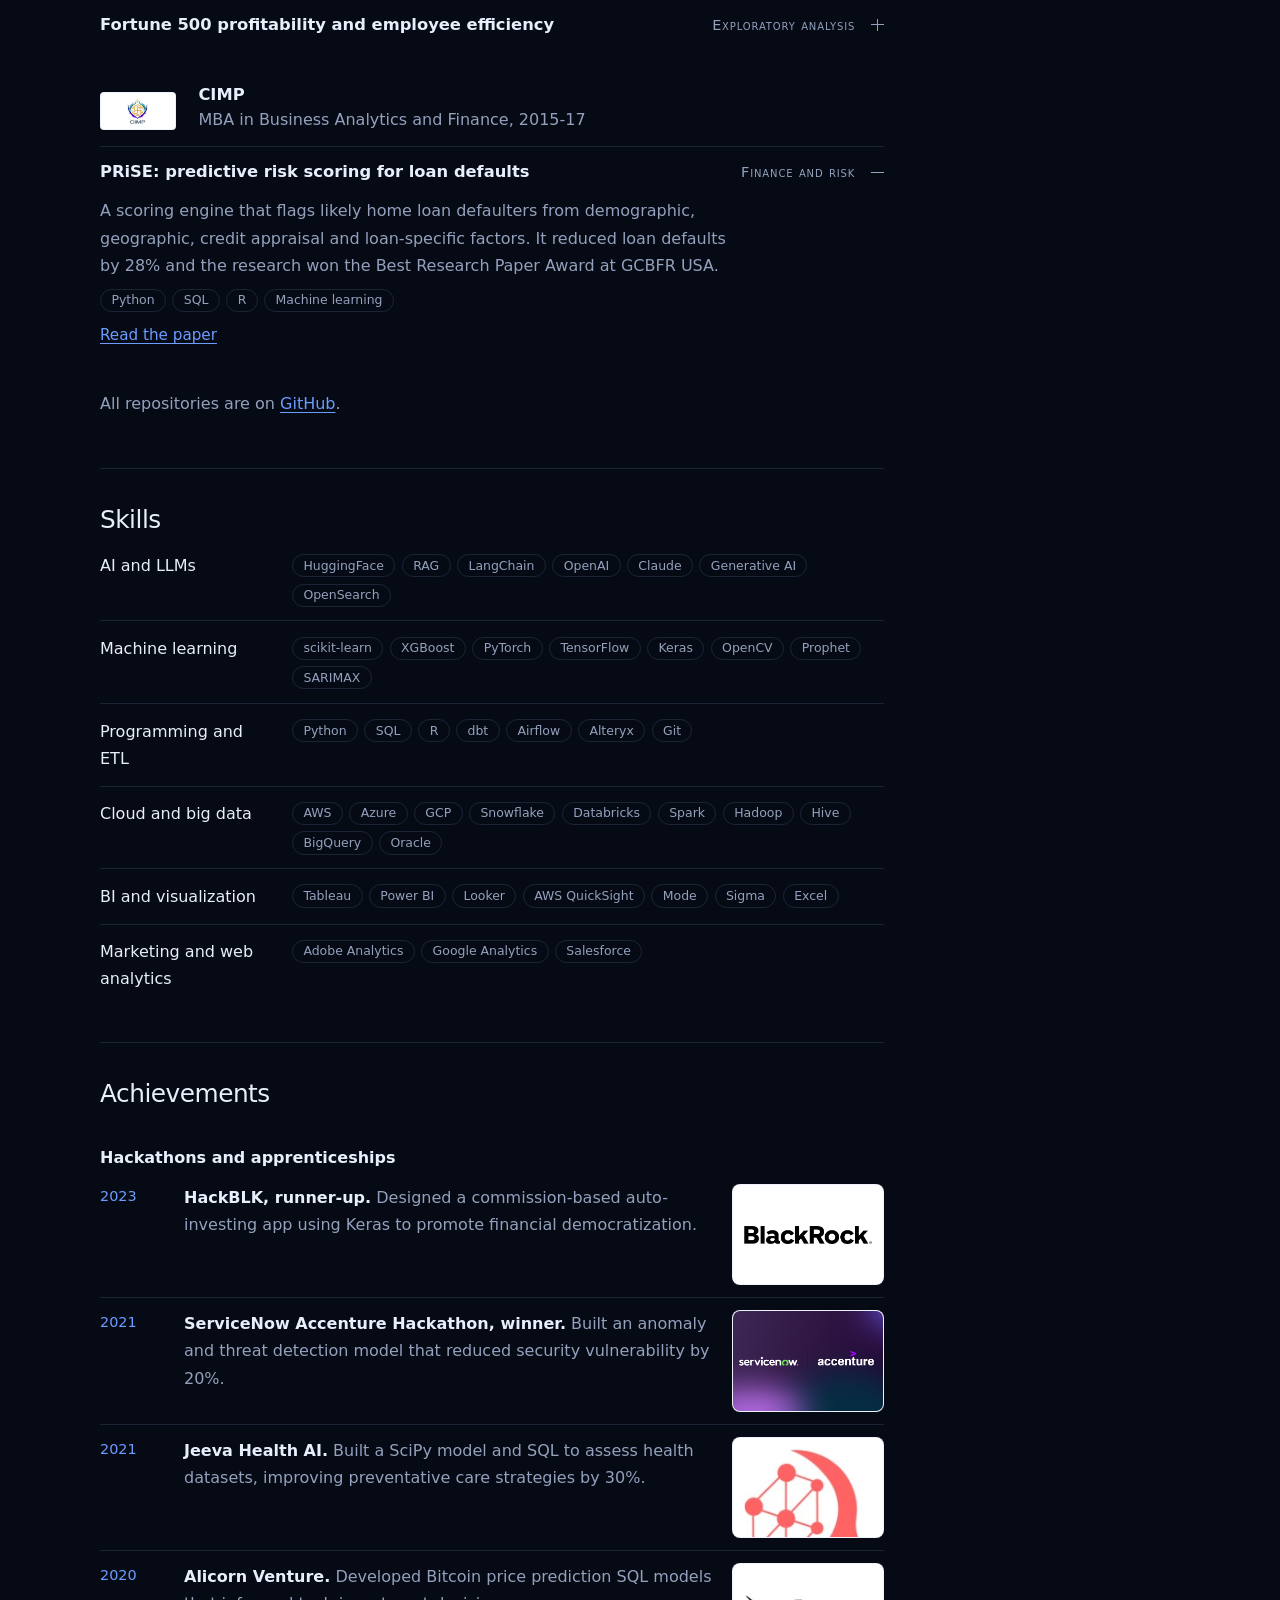
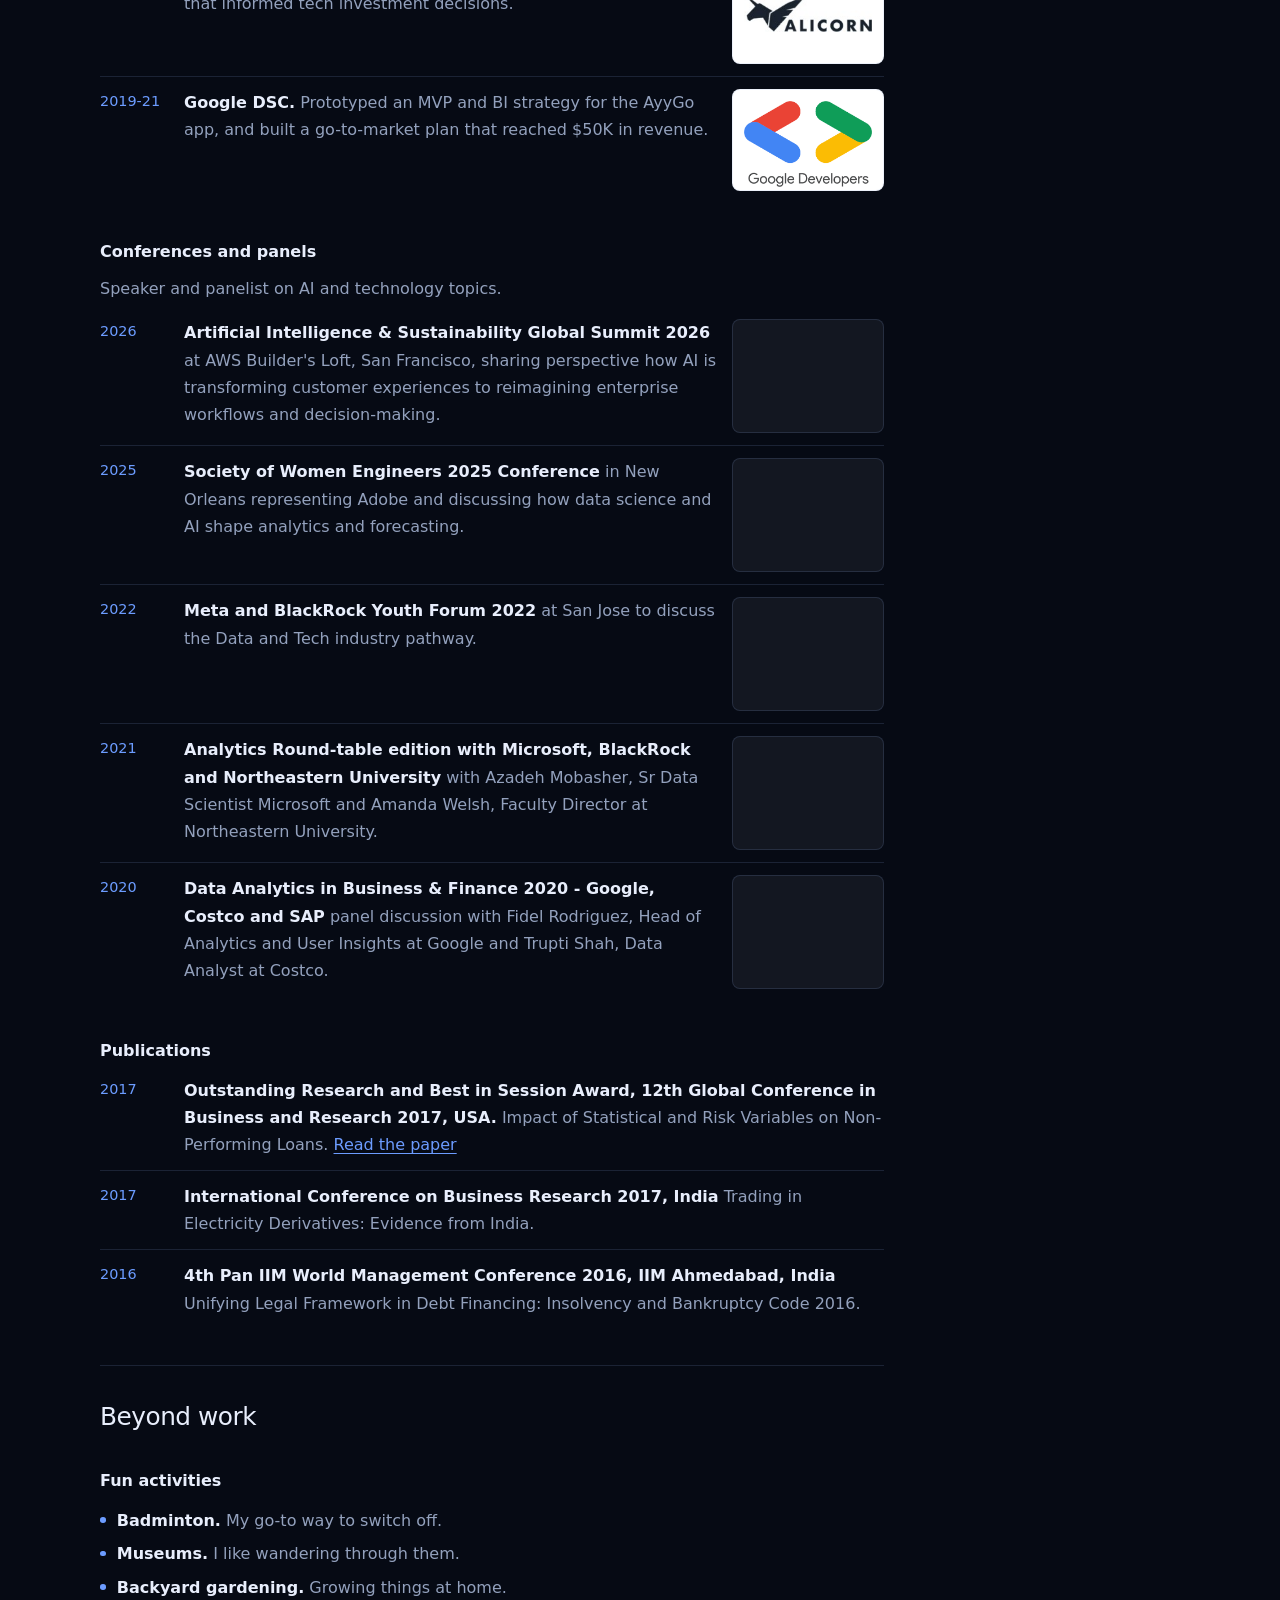
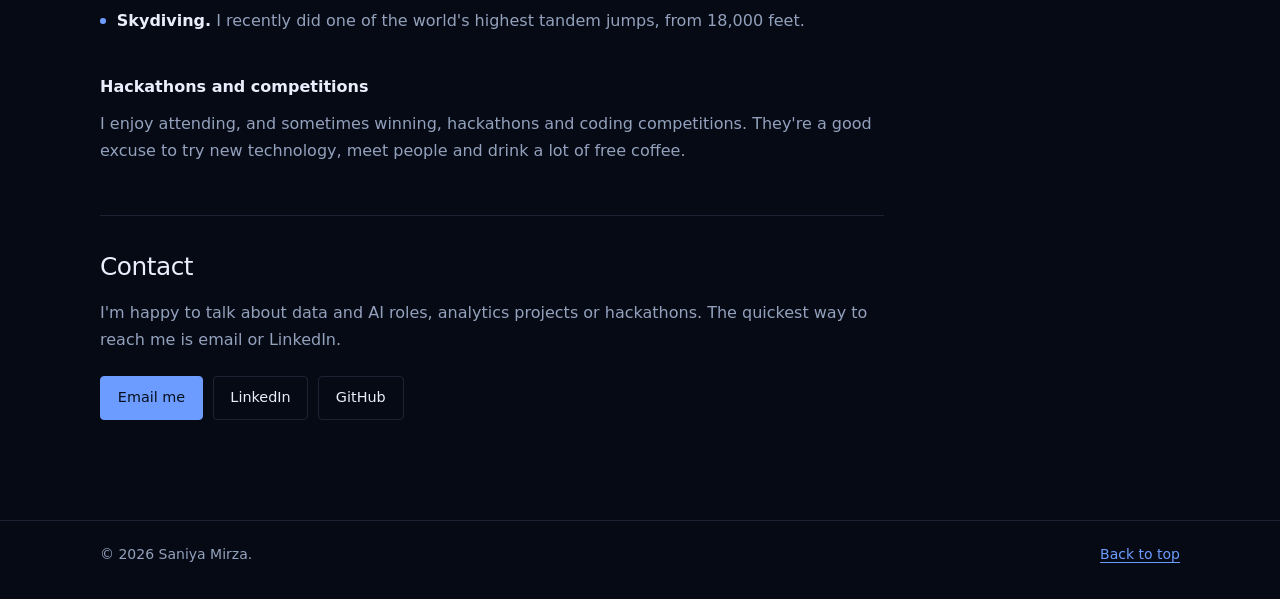
==== commit ce62f0a3: "Add files via upload" ====
--- a/index.html
+++ b/index.html
@@ -14,8 +14,8 @@
   <meta property="og:description" content="Forecasting, machine learning and AI projects from a data professional with 7+ years of experience.">
   <meta property="og:url" content="https://saniyamirza.com/">
   <link rel="icon" href="data:image/svg+xml,%3Csvg xmlns='http://www.w3.org/2000/svg' viewBox='0 0 64 64'%3E%3Crect width='64' height='64' rx='14' fill='%23060A14'/%3E%3Cg stroke='%236C9CFF' stroke-width='3'%3E%3Cline x1='14' y1='20' x2='32' y2='32'/%3E%3Cline x1='14' y1='44' x2='32' y2='32'/%3E%3Cline x1='32' y1='32' x2='50' y2='32'/%3E%3C/g%3E%3Cg fill='%236FE3FF'%3E%3Ccircle cx='14' cy='20' r='5'/%3E%3Ccircle cx='14' cy='44' r='5'/%3E%3Ccircle cx='32' cy='32' r='5'/%3E%3Ccircle cx='50' cy='32' r='5'/%3E%3C/g%3E%3C/svg%3E">
-  <link rel="stylesheet" href="style.css?v=5">
-  <script src="script.js?v=5"></script>
+  <link rel="stylesheet" href="style.css?v=9">
+  <script src="script.js?v=8"></script>
 </head>
 <body>
 <a class="skip-link" href="#main">Skip to content</a>
@@ -454,31 +454,20 @@
       <section id="achievements" class="block" aria-labelledby="achievements-h">
         <h2 id="achievements-h">Achievements</h2>
         <h3>Hackathons and apprenticeships</h3>
-        <ul class="logos first" aria-label="Hackathons and programs">
-          <li class="logo"><img src="assets/logos/hackblk.png" alt="" width="96" height="64"><span>HackBLK</span></li>
-          <li class="logo"><img src="assets/logos/servicenow.png" alt="" width="96" height="64"><span>ServiceNow</span></li>
-          <li class="logo"><img src="assets/logos/accenture.png" alt="" width="96" height="64"><span>Accenture</span></li>
-          <li class="logo"><img src="assets/logos/jeeva.png" alt="" width="96" height="64"><span>Jeeva Health AI</span></li>
-          <li class="logo"><img src="assets/logos/alicorn.png" alt="" width="96" height="64"><span>Alicorn Venture</span></li>
-          <li class="logo"><img src="assets/logos/google-dsc.png" alt="" width="96" height="64"><span>Google DSC</span></li>
-        </ul>
         <ul class="facts">
-          <li><span class="when">2023</span><p><strong>HackBLK, runner-up.</strong> Designed a commission-based auto-investing app using Keras to promote financial democratization.</p></li>
-          <li><span class="when">2021</span><p><strong>ServiceNow Accenture Hackathon, winner.</strong> Built an anomaly and threat detection model that reduced security vulnerability by 20%.</p></li>
-          <li><span class="when">2021</span><p><strong>Jeeva Health AI.</strong> Built a SciPy model and SQL to assess health datasets, improving preventative care strategies by 30%.</p></li>
-          <li><span class="when">2020</span><p><strong>Alicorn Venture.</strong> Developed Bitcoin price prediction SQL models that informed tech investment decisions.</p></li>
-          <li><span class="when">2019-21</span><p><strong>Google DSC.</strong> Prototyped an MVP and BI strategy for the AyyGo app, and built a go-to-market plan that reached $50K in revenue.</p></li>
+          <li class="has-shot"><span class="when">2023</span><p><strong>HackBLK, runner-up.</strong> Designed a commission-based auto-investing app using Keras to promote financial democratization.</p>
+            <span class="mark-box"><img src="assets/logos/blackrock.jpg" alt="BlackRock logo" width="300" height="200"></span></li>
+          <li class="has-shot"><span class="when">2021</span><p><strong>ServiceNow Accenture Hackathon, winner.</strong> Built an anomaly and threat detection model that reduced security vulnerability by 20%.</p>
+            <span class="mark-box cover"><img src="assets/hack/servicenow.png" data-base="assets/hack/servicenow" alt="ServiceNow and Accenture logos" width="300" height="200"></span></li>
+          <li class="has-shot"><span class="when">2021</span><p><strong>Jeeva Health AI.</strong> Built a SciPy model and SQL to assess health datasets, improving preventative care strategies by 30%.</p>
+            <span class="mark-box"><img src="assets/hack/jeevahealthai.png" data-base="assets/hack/jeevahealthai" alt="Jeeva Health AI logo" width="300" height="200"></span></li>
+          <li class="has-shot"><span class="when">2020</span><p><strong>Alicorn Venture.</strong> Developed Bitcoin price prediction SQL models that informed tech investment decisions.</p>
+            <span class="mark-box"><img src="assets/hack/alicorn.png" data-base="assets/hack/alicorn" alt="Alicorn logo" width="300" height="200"></span></li>
+          <li class="has-shot"><span class="when">2019-21</span><p><strong>Google DSC.</strong> Prototyped an MVP and BI strategy for the AyyGo app, and built a go-to-market plan that reached $50K in revenue.</p>
+            <span class="mark-box"><img src="assets/hack/googledsc.png" data-base="assets/hack/googledsc|assets/hack/google-dsc|assets/hack/google%20dsc|assets/hack/google" alt="Google Developer Student Clubs logo" width="300" height="200"></span></li>
         </ul>
         <h3>Conferences and panels</h3>
         <p>Speaker and panelist on AI and technology topics.</p>
-        <ul class="logos first" aria-label="Conferences and partner organizations">
-            <li class="logo"><img src="assets/logos/ai-sustainability-summit.png" alt="" width="96" height="64"><span>AI Sustainability Summit</span></li>
-            <li class="logo"><img src="assets/logos/swe.png" alt="" width="96" height="64"><span>Society of Women Engineers</span></li>
-            <li class="logo"><img src="assets/logos/meta.png" alt="" width="96" height="64"><span>Meta</span></li>
-            <li class="logo"><img src="assets/logos/microsoft.png" alt="" width="96" height="64"><span>Microsoft</span></li>
-            <li class="logo"><img src="assets/logos/google.png" alt="" width="96" height="64"><span>Google</span></li>
-            <li class="logo"><img src="assets/logos/costco.png" alt="" width="96" height="64"><span>Costco</span></li>
-          </ul>
         <ul class="facts">
           <li class="has-shot"><span class="when">2026</span><p><strong>Artificial Intelligence &amp; Sustainability Global Summit 2026</strong> at AWS Builder's Loft, San Francisco, sharing perspective how AI is transforming customer experiences to reimagining enterprise workflows and decision-making.</p>
             <button type="button" class="shot" data-base="assets/panel/ai" data-caption="Artificial Intelligence &amp; Sustainability Global Summit 2026" aria-label="Enlarge photo: Artificial Intelligence &amp; Sustainability Global Summit 2026"><img src="assets/panel/ai.jpg" alt="Photo from the Artificial Intelligence &amp; Sustainability Global Summit 2026" width="400" height="300" loading="lazy" decoding="async"></button></li>
@@ -491,7 +480,7 @@
           <li class="has-shot"><span class="when">2020</span><p><strong>Data Analytics in Business &amp; Finance 2020 - Google, Costco and SAP</strong> panel discussion with Fidel Rodriguez, Head of Analytics and User Insights at Google and Trupti Shah, Data Analyst at Costco.</p>
             <button type="button" class="shot" data-base="assets/panel/google" data-caption="Data Analytics in Business &amp; Finance 2020 panel" aria-label="Enlarge photo: Data Analytics in Business &amp; Finance 2020 panel"><img src="assets/panel/google.jpg" alt="Announcement for the Data Analytics in Business &amp; Finance 2020 panel" width="400" height="300" loading="lazy" decoding="async"></button></li>
         </ul>
-        <h3>Research</h3>
+        <h3>Publications</h3>
         <ul class="facts">
           <li><span class="when">2017</span><p><strong>Outstanding Research and Best in Session Award, 12th Global Conference in Business and Research 2017, USA.</strong> Impact of Statistical and Risk Variables on Non-Performing Loans. <a class="text-link" href="https://drive.google.com/file/d/1D5ABJ0wycU69jcHpxwls-e-1bRz8Gu7W/view?usp=sharing" target="_blank" rel="noopener noreferrer">Read the paper</a></p></li>
           <li><span class="when">2017</span><p><strong>International Conference on Business Research 2017, India</strong> Trading in Electricity Derivatives: Evidence from India.</p></li>
--- a/style.css
+++ b/style.css
@@ -116,6 +116,9 @@
 .logos .logo { display: flex; flex-direction: column; gap: 0.35rem; }
 .logos .logo span { max-width: 5rem; font-size: 0.72rem; line-height: 1.3; color: var(--muted); }
 .logos .logo.missing span { max-width: none; font-size: 0.85rem; color: var(--ink); }
+/* Wide banner logos (for example ServiceNow and Accenture together) fill a larger tile so the text stays readable */
+.logos .logo.wide img { width: 11rem; height: 3.3rem; padding: 0; object-fit: cover; }
+.logos .logo.wide span { max-width: 11rem; }
 
 /* Projects: a quiet list, not cards */
 .project-group { margin-top: 2.1rem; }
@@ -188,6 +191,13 @@
 .prompt-on { margin: 0; font-size: 0.82rem; color: var(--muted); }
 
 
+/* Logo tiles that sit beside an entry, in the same spot as the conference photos */
+.mark-box { display: grid; place-items: center; width: 9.5rem; aspect-ratio: 3 / 2; padding: 0.7rem; overflow: hidden; background: #fff; border: 1px solid var(--line); border-radius: 8px; }
+.mark-box img { display: block; max-width: 100%; max-height: 100%; width: auto; height: auto; object-fit: contain; }
+.mark-box.cover { padding: 0; }
+.mark-box.cover img { width: 100%; height: 100%; max-width: none; max-height: none; object-fit: cover; }
+.mark-box.missing { display: none; }
+
 /* Event photos next to conference entries, with a larger view on click */
 .facts li.has-shot { grid-template-columns: 4.5rem minmax(0, 1fr) 9.5rem; align-items: start; }
 .shot { display: block; width: 9.5rem; aspect-ratio: 4 / 3; padding: 0; overflow: hidden; background: color-mix(in srgb, var(--ink) 6%, transparent); border: 1px solid var(--line); border-radius: 8px; cursor: zoom-in; transition: border-color 0.2s; }
@@ -237,6 +247,7 @@
   .facts li { grid-template-columns: 3.75rem minmax(0, 1fr); }
   .facts li.has-shot { grid-template-columns: 3.75rem minmax(0, 1fr); }
   .shot { grid-column: 2; width: 100%; max-width: 16rem; }
+  .mark-box { grid-column: 2; width: 100%; max-width: 12rem; }
   .hero { padding-top: 5.5rem; }
 }
 @media (prefers-reduced-motion: reduce) {
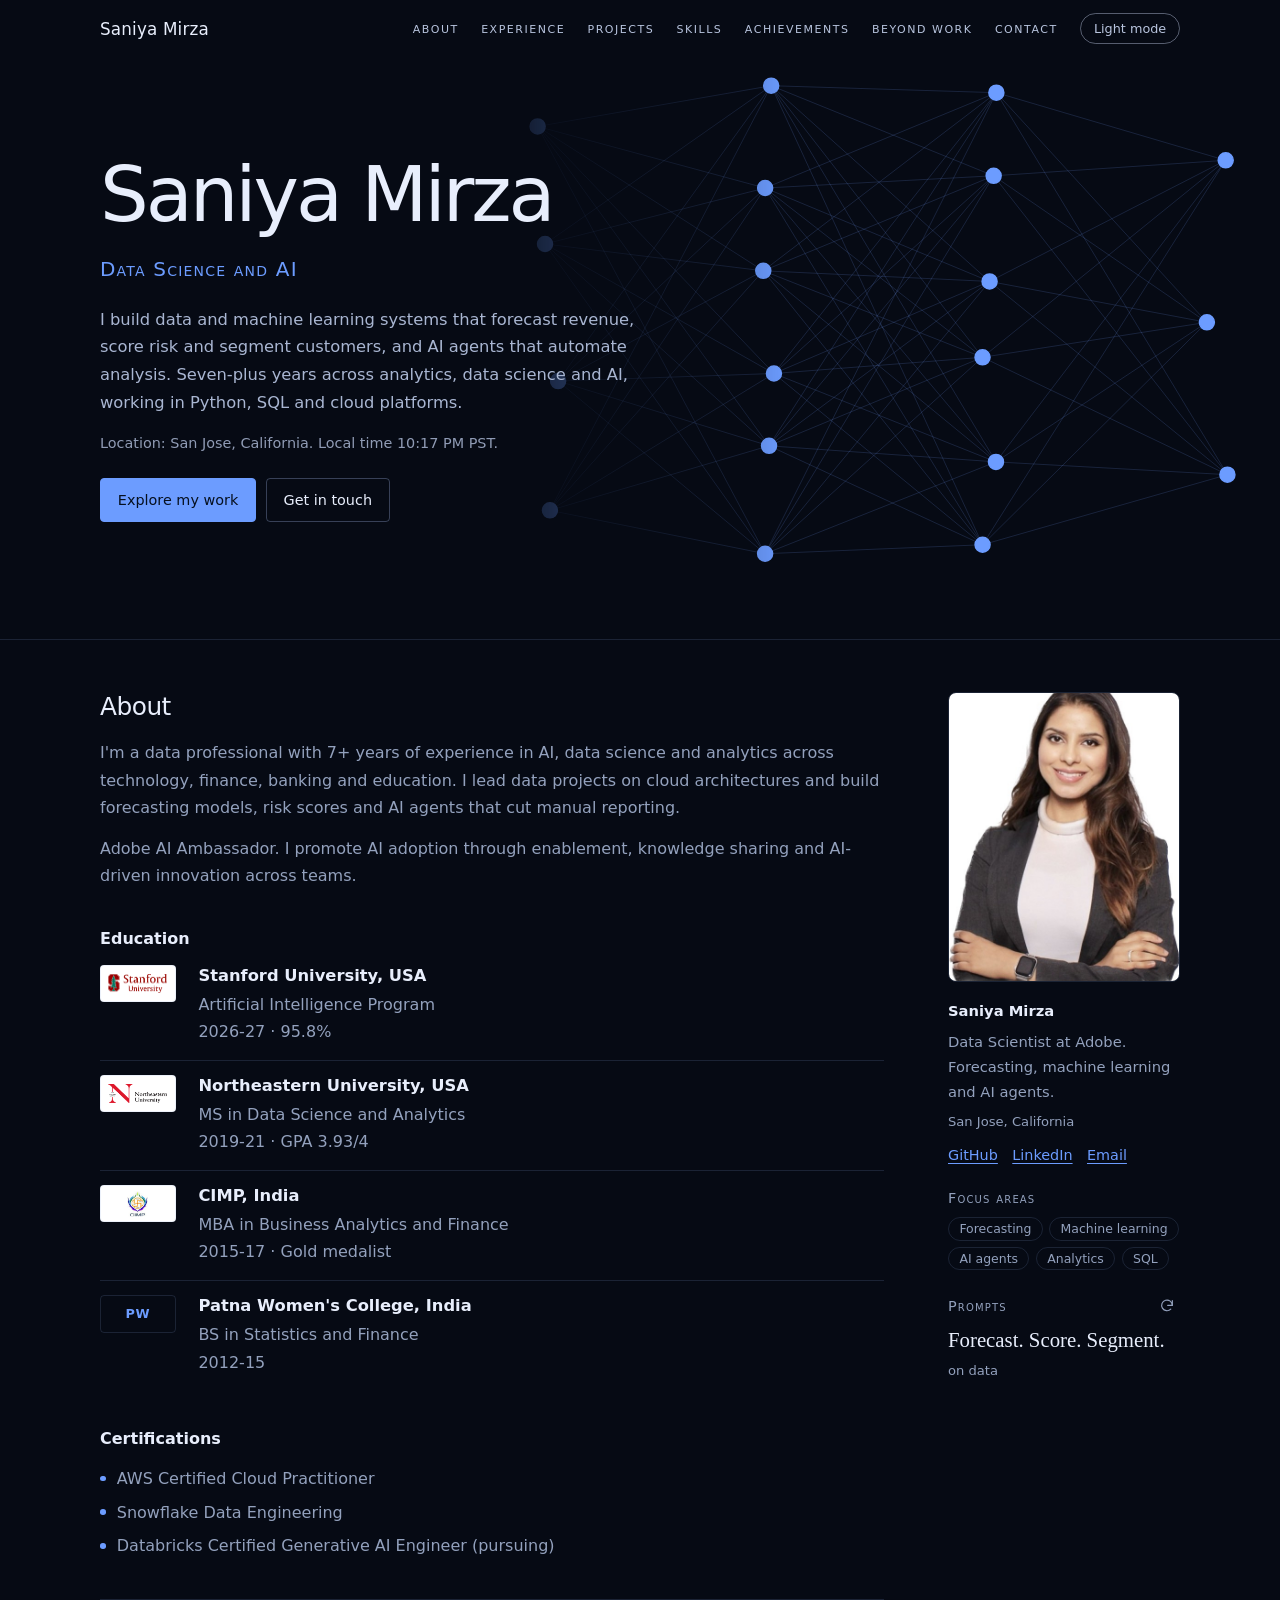
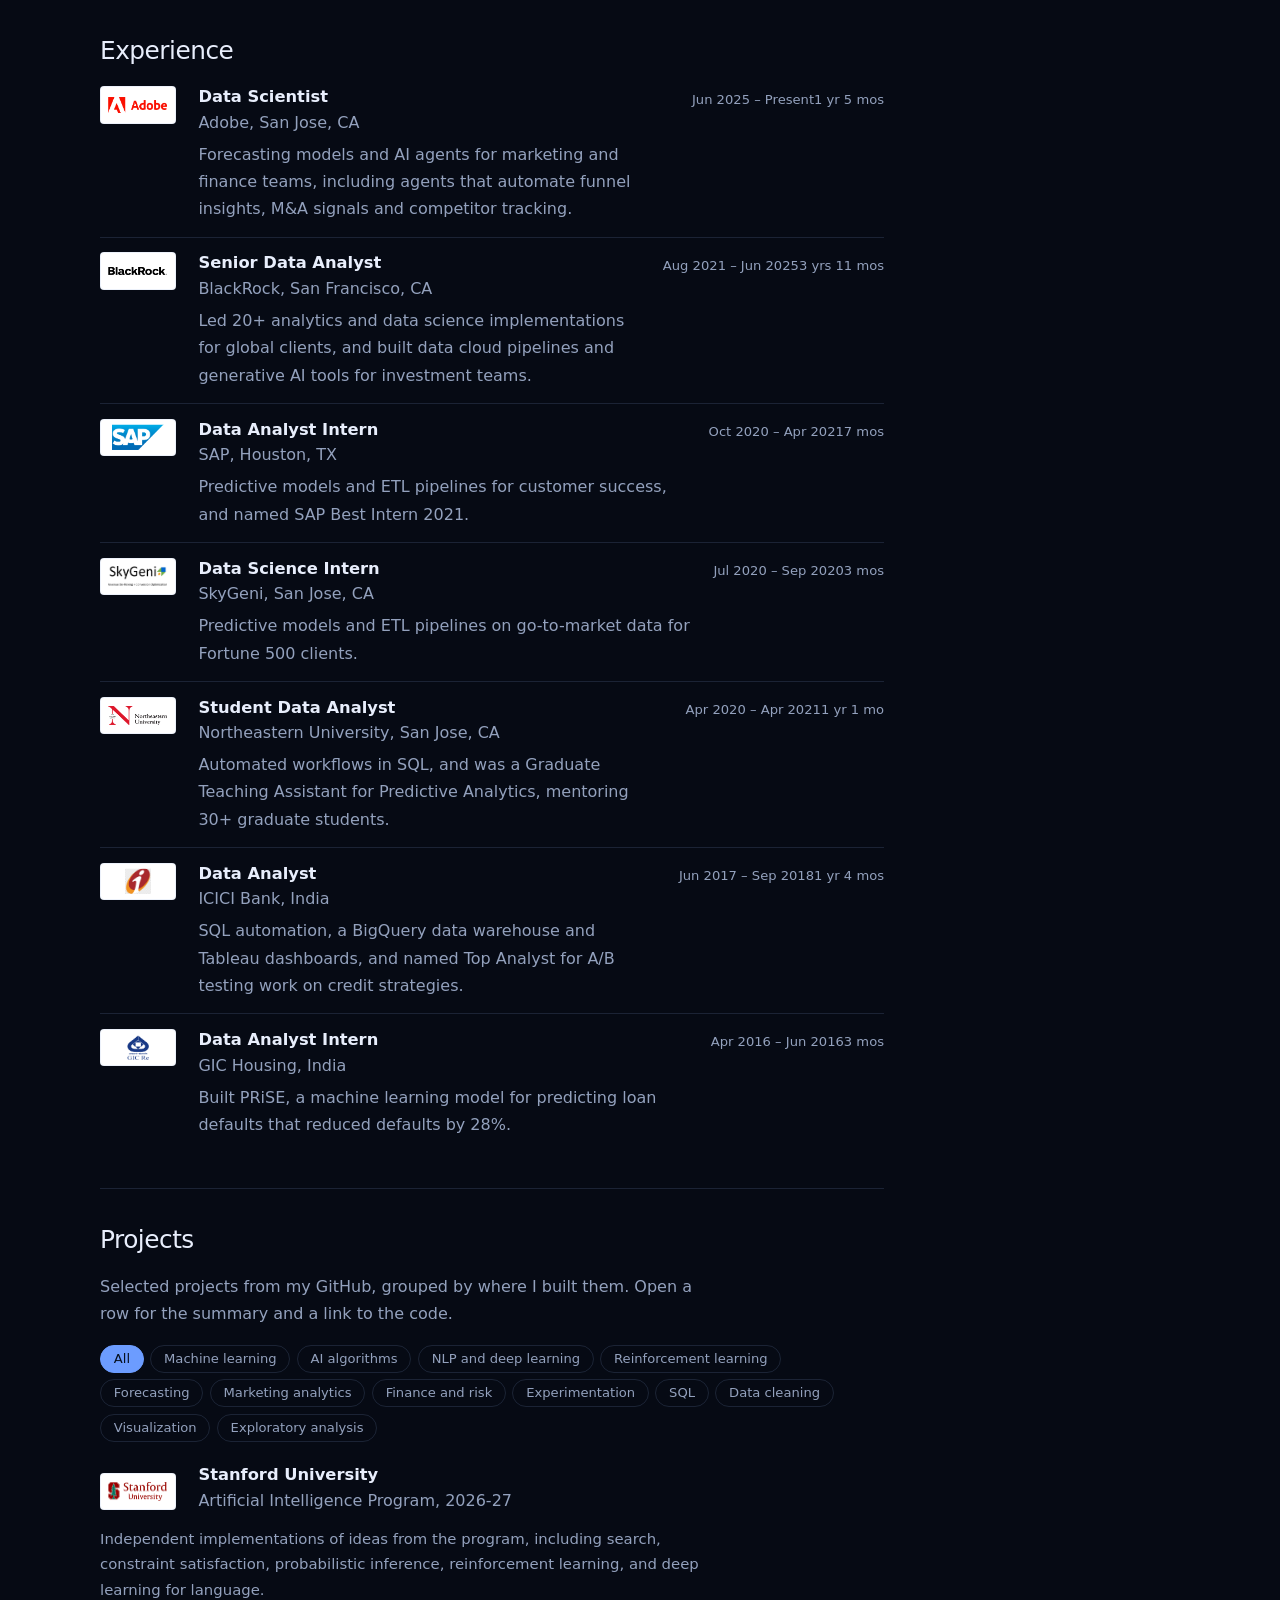
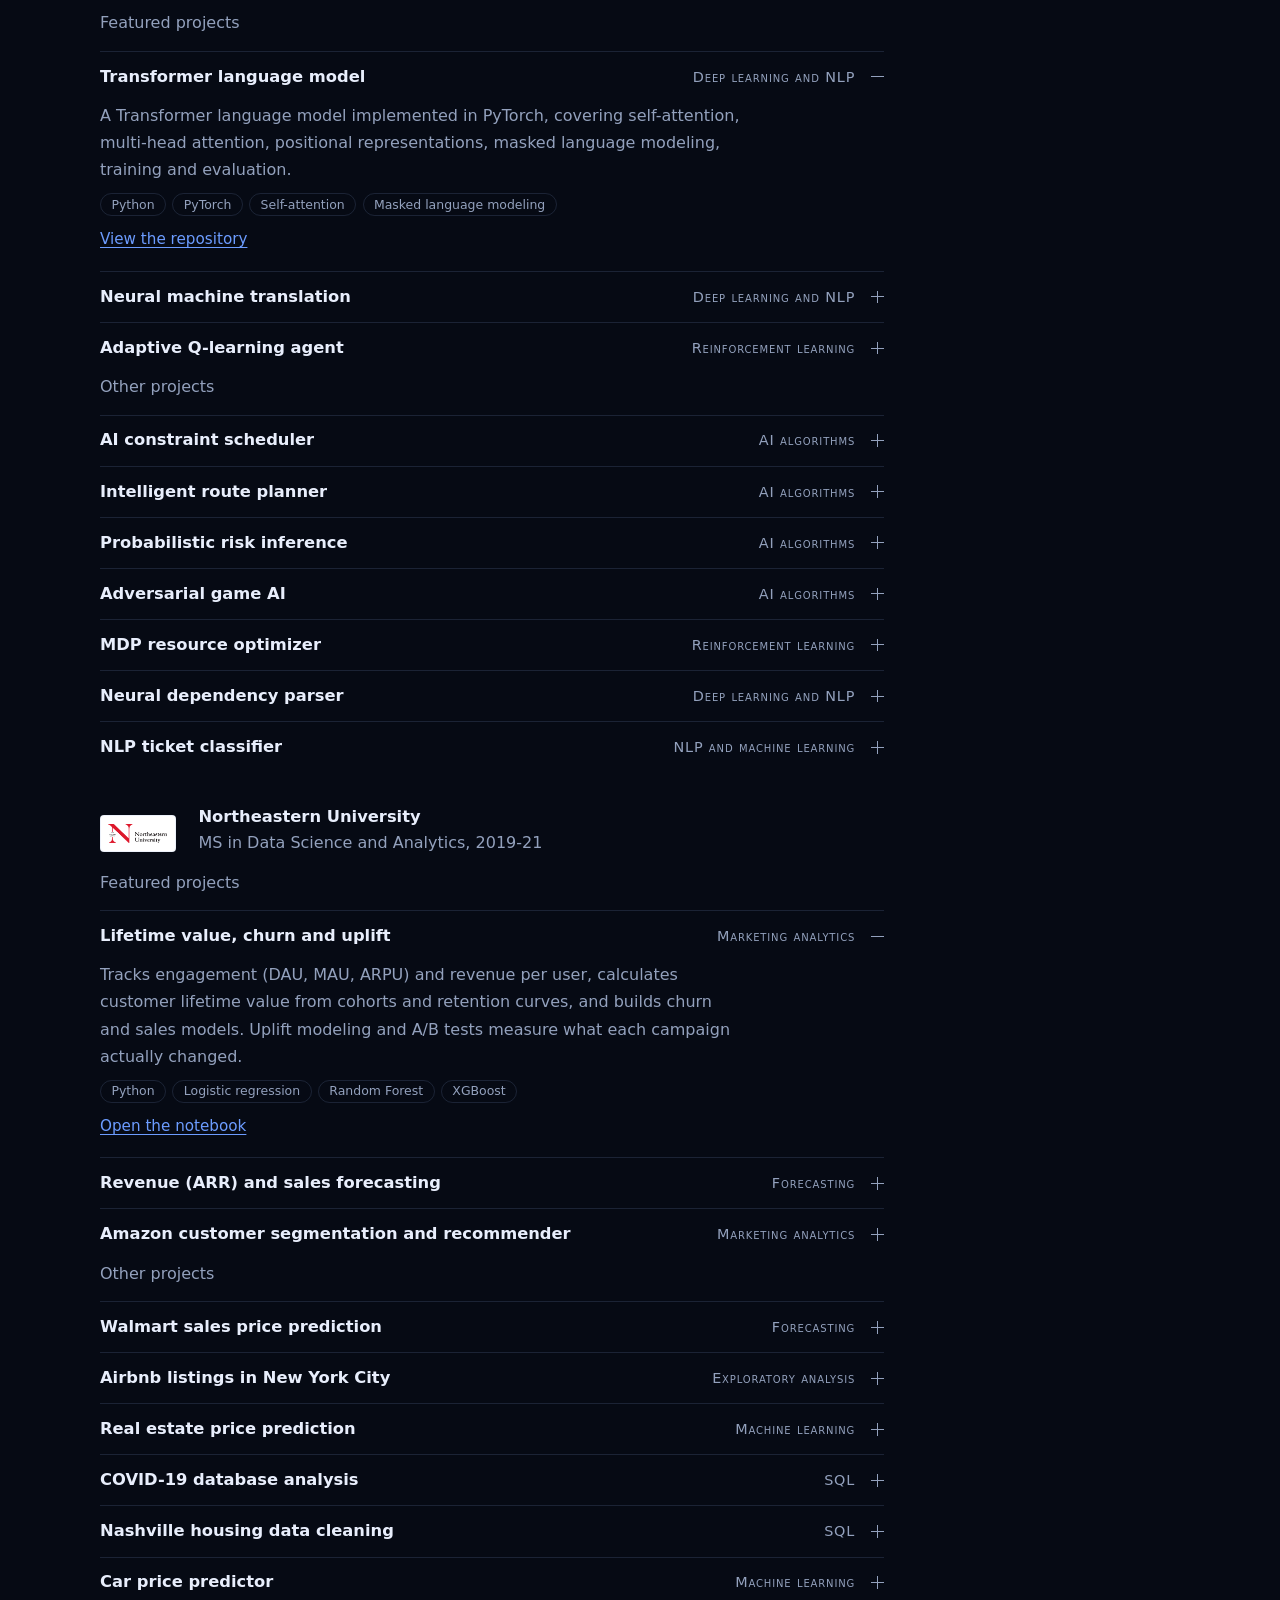
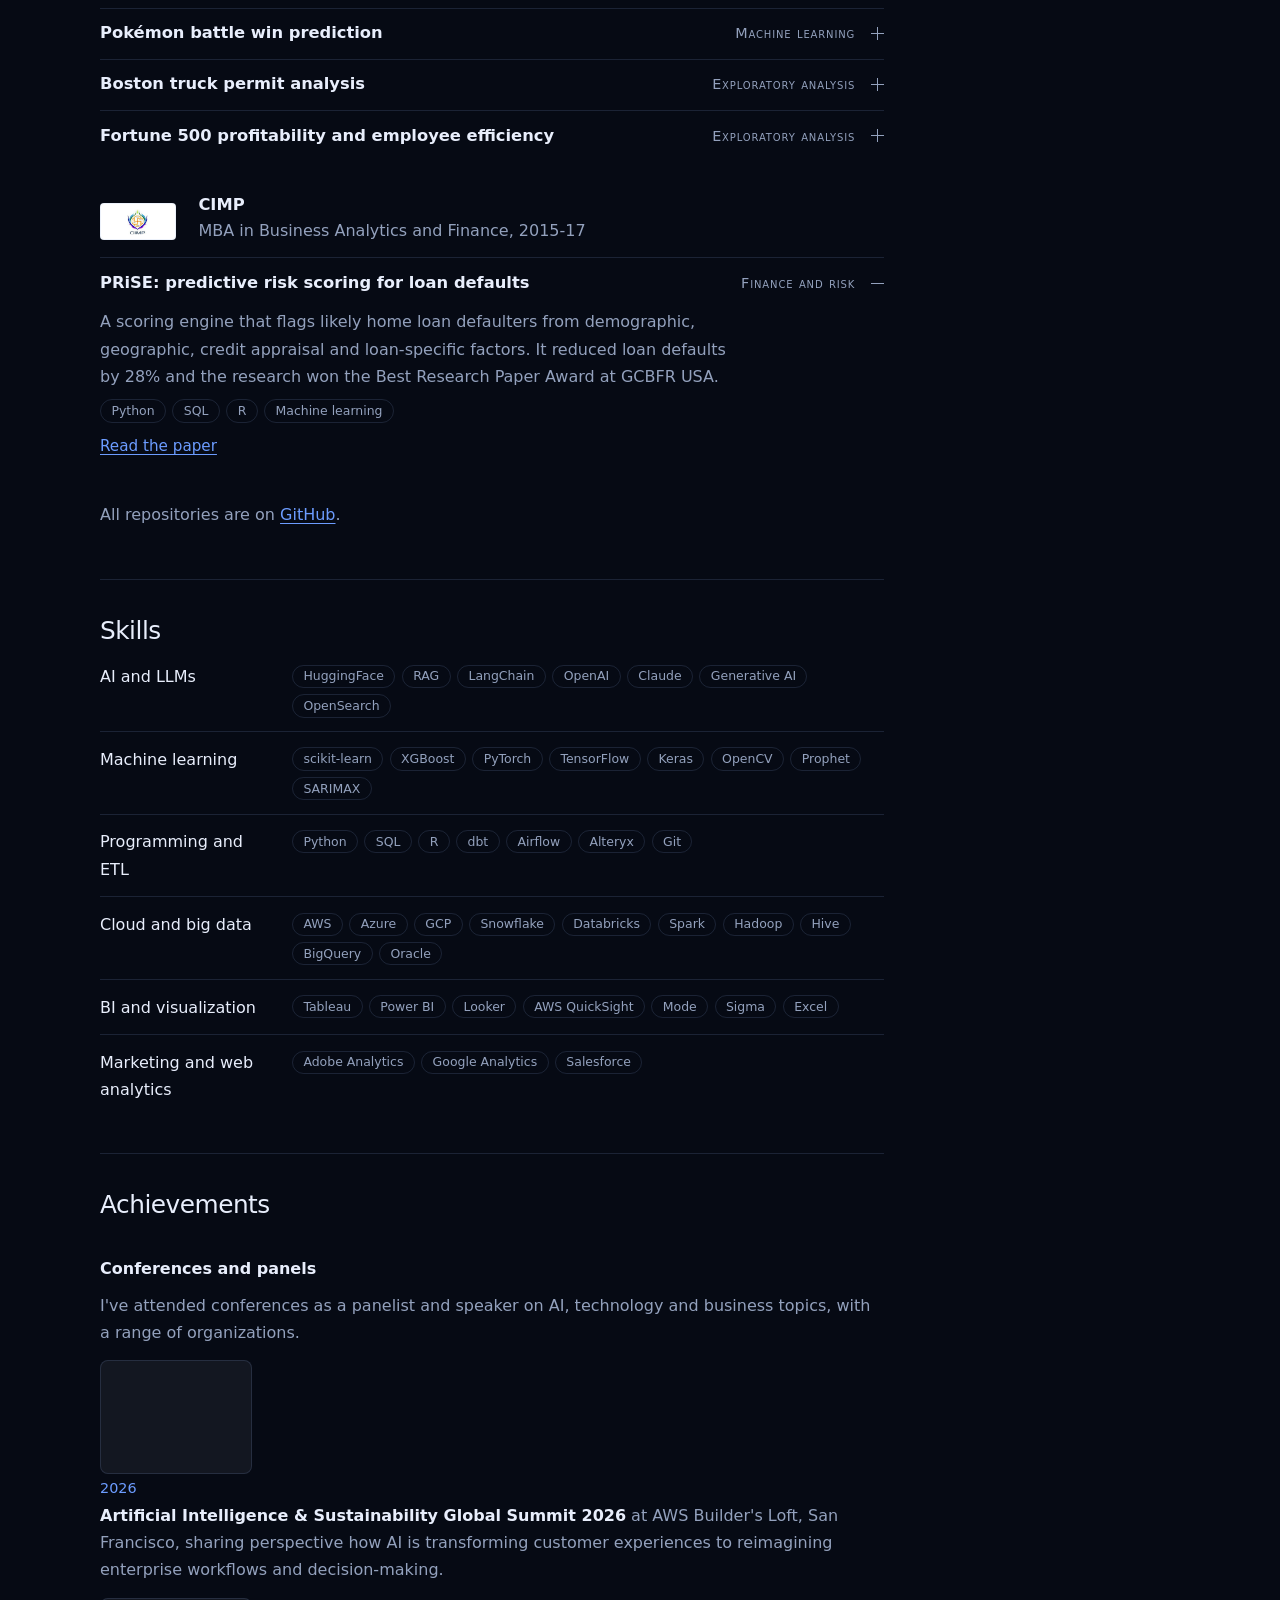
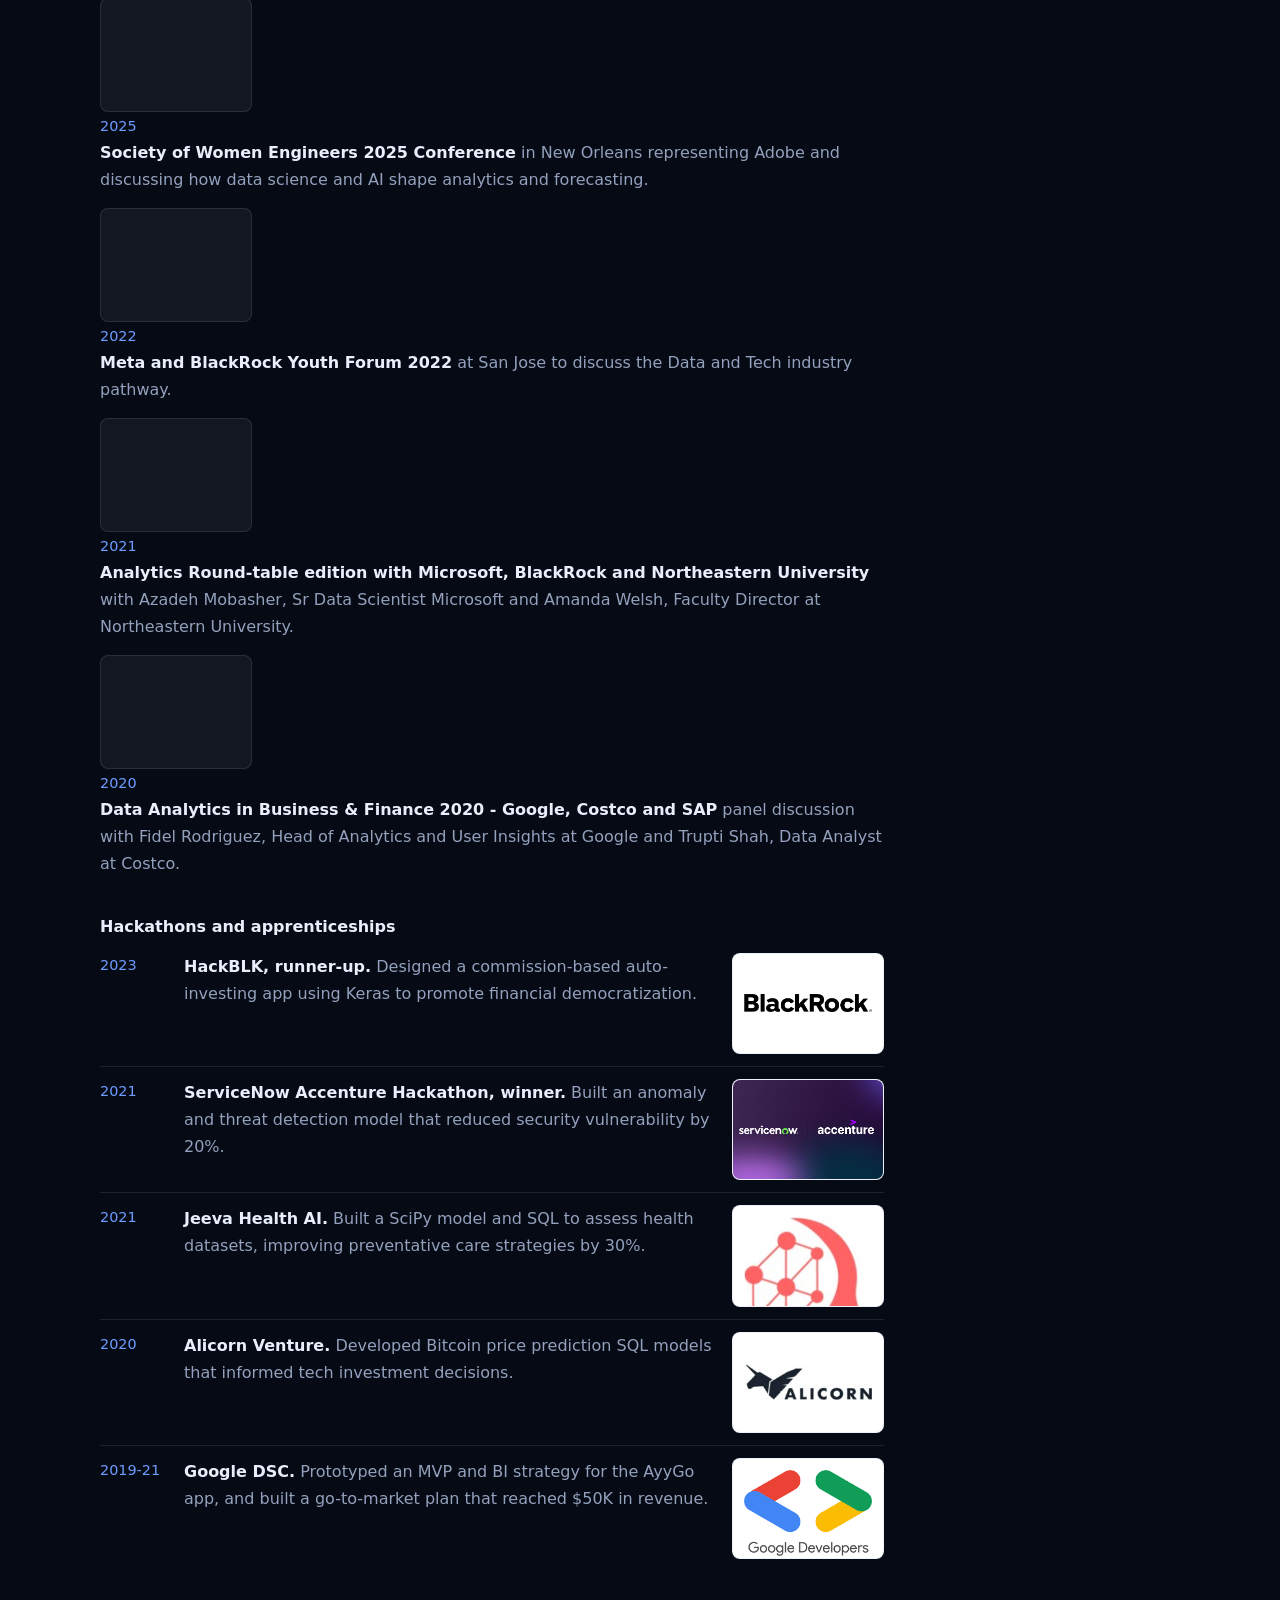
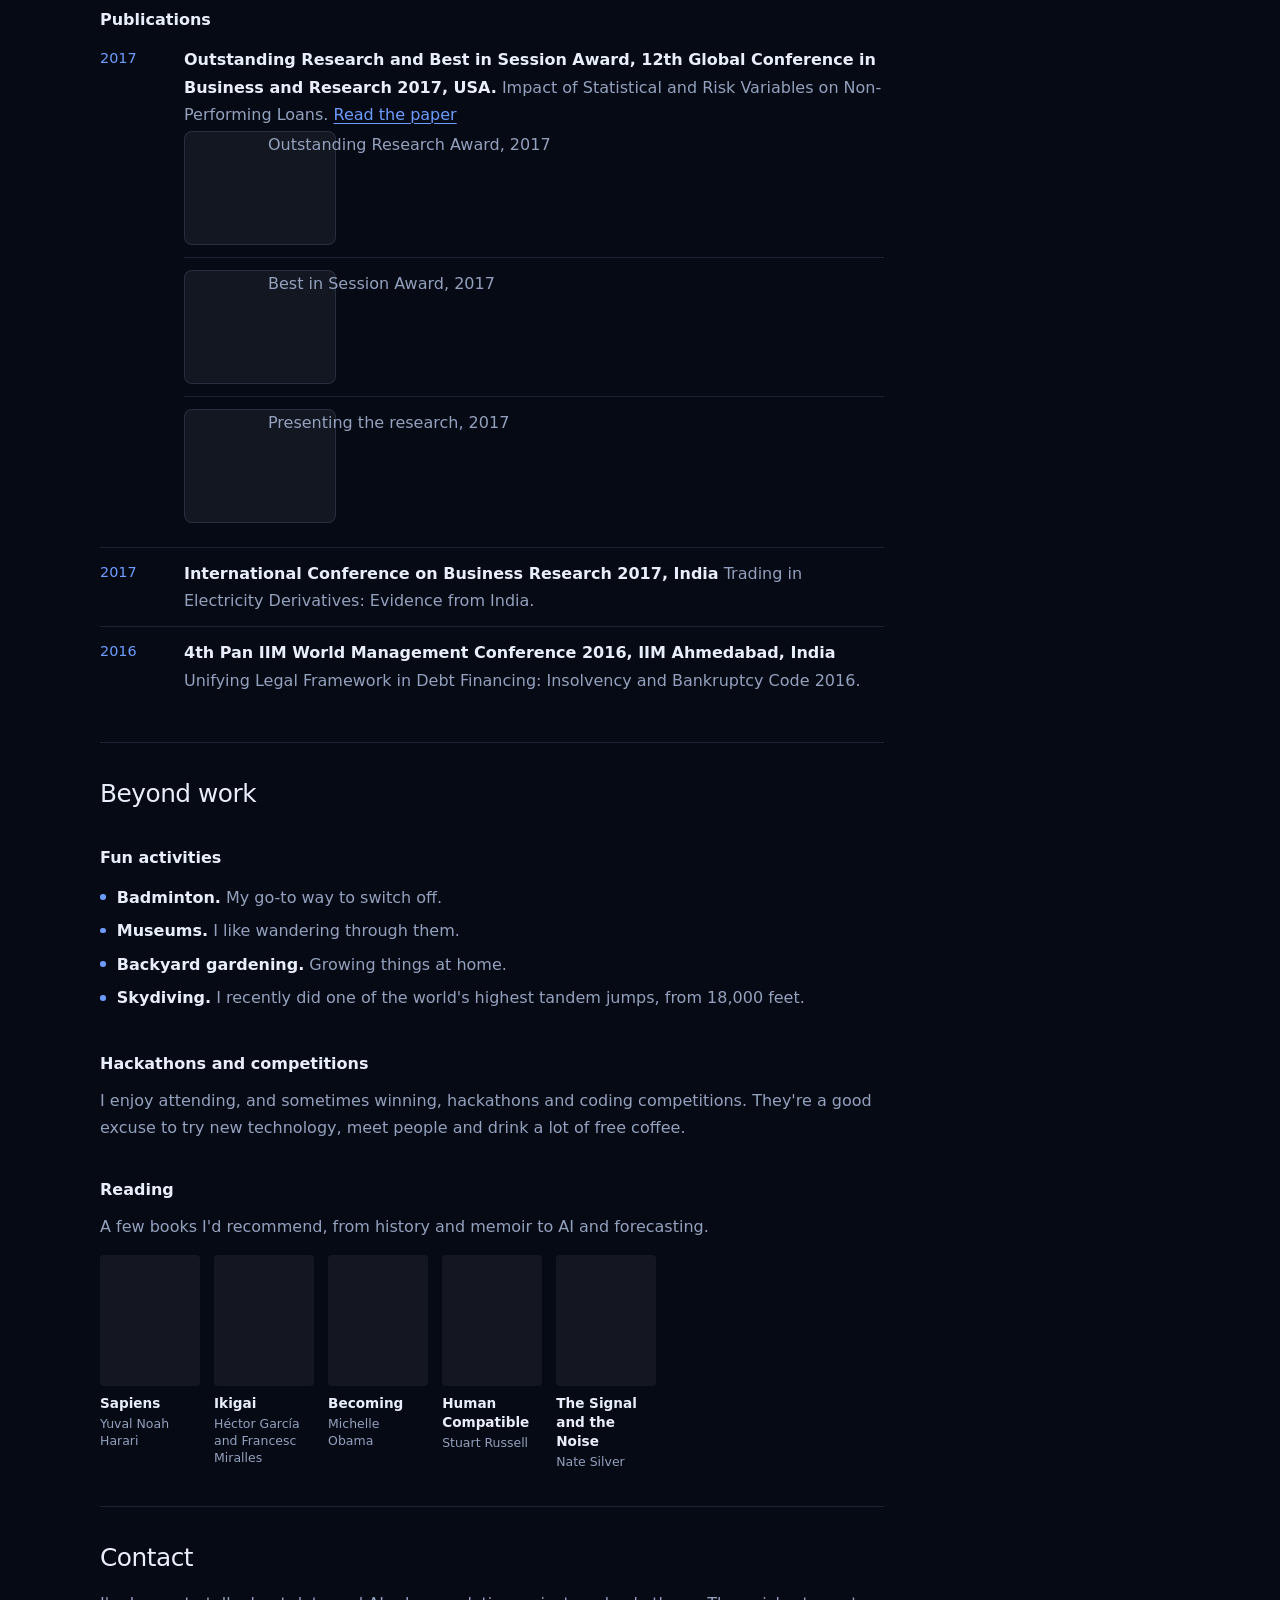
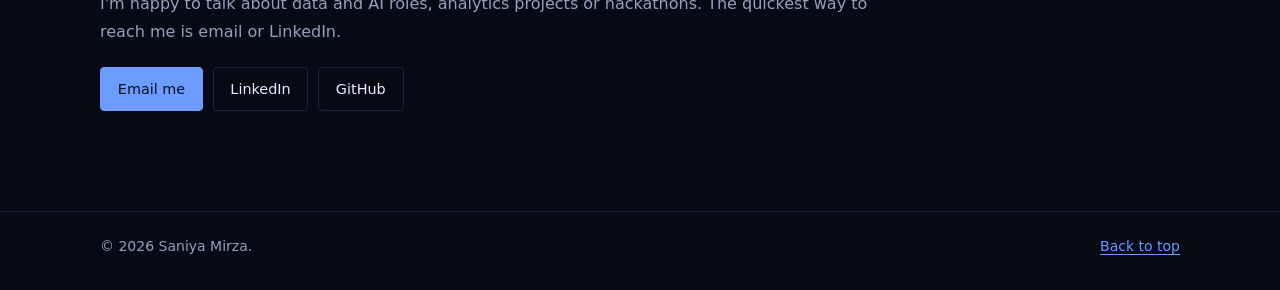
==== commit f553ea6e: "Add files via upload" ====
--- a/index.html
+++ b/index.html
@@ -14,8 +14,8 @@
   <meta property="og:description" content="Forecasting, machine learning and AI projects from a data professional with 7+ years of experience.">
   <meta property="og:url" content="https://saniyamirza.com/">
   <link rel="icon" href="data:image/svg+xml,%3Csvg xmlns='http://www.w3.org/2000/svg' viewBox='0 0 64 64'%3E%3Crect width='64' height='64' rx='14' fill='%23060A14'/%3E%3Cg stroke='%236C9CFF' stroke-width='3'%3E%3Cline x1='14' y1='20' x2='32' y2='32'/%3E%3Cline x1='14' y1='44' x2='32' y2='32'/%3E%3Cline x1='32' y1='32' x2='50' y2='32'/%3E%3C/g%3E%3Cg fill='%236FE3FF'%3E%3Ccircle cx='14' cy='20' r='5'/%3E%3Ccircle cx='14' cy='44' r='5'/%3E%3Ccircle cx='32' cy='32' r='5'/%3E%3Ccircle cx='50' cy='32' r='5'/%3E%3C/g%3E%3C/svg%3E">
-  <link rel="stylesheet" href="style.css?v=9">
-  <script src="script.js?v=8"></script>
+  <link rel="stylesheet" href="style.css?v=14">
+  <script src="script.js?v=10"></script>
 </head>
 <body>
 <a class="skip-link" href="#main">Skip to content</a>
@@ -42,7 +42,6 @@
   <section id="home" class="hero">
     <canvas id="net" class="net" aria-hidden="true"></canvas>
     <div class="wrap hero-inner">
-      <p class="greet" id="greet">Hello</p>
       <h1>Saniya Mirza</h1>
       <p class="role">Data Science and AI</p>
       <p class="intro">I build data and machine learning systems that forecast revenue, score risk and segment customers, and AI agents that automate analysis. Seven-plus years across analytics, data science and AI, working in Python, SQL and cloud platforms.</p>
@@ -87,8 +86,6 @@
         <h2 id="about-h">About</h2>
         <p>I'm a data professional with 7+ years of experience in AI, data science and analytics across technology, finance, banking and education. I lead data projects on cloud architectures and build forecasting models, risk scores and AI agents that cut manual reporting.</p>
         <p>Adobe AI Ambassador. I promote AI adoption through enablement, knowledge sharing and AI-driven innovation across teams.</p>
-        <h3>Recognition</h3>
-        <ul class="plain cols"><li>SAP Best Intern, 2021.</li><li>Top Analyst award, ICICI Bank.</li><li>Gold medalist, MBA at CIMP.</li><li>Best Research Paper Award, GCBFR USA, 2017.</li><li>Runner-up, HackBLK Hackathon, 2023.</li><li>Winner, ServiceNow Accenture Hackathon, 2021.</li></ul>
         <h3>Education</h3>
         <ul class="rows">
           <li class="row">
@@ -133,9 +130,8 @@
             <h3>Data Scientist</h3>
             <p class="org">Adobe, San Jose, CA</p>
             <p>Forecasting models and AI agents for marketing and finance teams, including agents that automate funnel insights, M&amp;A signals and competitor tracking.</p>
-            <ul class="pills"><li>AI and forecasting</li></ul>
           </div>
-          <p class="when-col">Jun 2025 &ndash; Present</p>
+          <p class="when-col">Jun 2025 &ndash; Present<span class="dur" data-start="2025-06">1 yr 5 mos</span></p>
         </li>
         <li class="row">
           <span class="logo" data-initials="BR"><img src="assets/logos/blackrock.jpg" alt="" width="96" height="64"></span>
@@ -143,9 +139,8 @@
             <h3>Senior Data Analyst</h3>
             <p class="org">BlackRock, San Francisco, CA</p>
             <p>Led 20+ analytics and data science implementations for global clients, and built data cloud pipelines and generative AI tools for investment teams.</p>
-            <ul class="pills"><li>Finance and asset management</li></ul>
           </div>
-          <p class="when-col">Aug 2021 &ndash; Jun 2025</p>
+          <p class="when-col">Aug 2021 &ndash; Jun 2025<span class="dur">3 yrs 11 mos</span></p>
         </li>
         <li class="row">
           <span class="logo" data-initials="SAP"><img src="assets/logos/sap.png" alt="" width="96" height="64"></span>
@@ -153,9 +148,8 @@
             <h3>Data Analyst Intern</h3>
             <p class="org">SAP, Houston, TX</p>
             <p>Predictive models and ETL pipelines for customer success, and named SAP Best Intern 2021.</p>
-            <ul class="pills"><li>Enterprise software</li></ul>
           </div>
-          <p class="when-col">Oct 2020 &ndash; Apr 2021</p>
+          <p class="when-col">Oct 2020 &ndash; Apr 2021<span class="dur">7 mos</span></p>
         </li>
         <li class="row">
           <span class="logo" data-initials="SG"><img src="assets/logos/skygeni.png" alt="" width="96" height="64"></span>
@@ -163,9 +157,8 @@
             <h3>Data Science Intern</h3>
             <p class="org">SkyGeni, San Jose, CA</p>
             <p>Predictive models and ETL pipelines on go-to-market data for Fortune 500 clients.</p>
-            <ul class="pills"><li>Sales analytics</li></ul>
           </div>
-          <p class="when-col">Jul 2020 &ndash; Sep 2020</p>
+          <p class="when-col">Jul 2020 &ndash; Sep 2020<span class="dur">3 mos</span></p>
         </li>
         <li class="row">
           <span class="logo" data-initials="NU"><img src="assets/logos/northeastern.png" alt="" width="96" height="64"></span>
@@ -173,9 +166,8 @@
             <h3>Student Data Analyst</h3>
             <p class="org">Northeastern University, San Jose, CA</p>
             <p>Automated workflows in SQL, and was a Graduate Teaching Assistant for Predictive Analytics, mentoring 30+ graduate students.</p>
-            <ul class="pills"><li>Higher education</li></ul>
           </div>
-          <p class="when-col">Apr 2020 &ndash; Apr 2021</p>
+          <p class="when-col">Apr 2020 &ndash; Apr 2021<span class="dur">1 yr 1 mo</span></p>
         </li>
         <li class="row">
           <span class="logo" data-initials="IC"><img src="assets/logos/icici.jpg" alt="" width="96" height="64"></span>
@@ -183,9 +175,8 @@
             <h3>Data Analyst</h3>
             <p class="org">ICICI Bank, India</p>
             <p>SQL automation, a BigQuery data warehouse and Tableau dashboards, and named Top Analyst for A/B testing work on credit strategies.</p>
-            <ul class="pills"><li>Banking</li></ul>
           </div>
-          <p class="when-col">Jun 2017 &ndash; Sep 2018</p>
+          <p class="when-col">Jun 2017 &ndash; Sep 2018<span class="dur">1 yr 4 mos</span></p>
         </li>
         <li class="row">
           <span class="logo" data-initials="GIC"><img src="assets/logos/gic.png" alt="" width="96" height="64"></span>
@@ -193,9 +184,8 @@
             <h3>Data Analyst Intern</h3>
             <p class="org">GIC Housing, India</p>
             <p>Built PRiSE, a machine learning model for predicting loan defaults that reduced defaults by 28%.</p>
-            <ul class="pills"><li>Housing finance</li></ul>
           </div>
-          <p class="when-col">Apr 2016 &ndash; Jun 2016</p>
+          <p class="when-col">Apr 2016 &ndash; Jun 2016<span class="dur">3 mos</span></p>
         </li>
         </ul>
       </section>
@@ -207,6 +197,8 @@
           <button type="button" class="chip" data-filter="all" aria-pressed="true">All</button>
           <button type="button" class="chip" data-filter="ml" aria-pressed="false">Machine learning</button>
           <button type="button" class="chip" data-filter="ai" aria-pressed="false">AI algorithms</button>
+          <button type="button" class="chip" data-filter="nlp" aria-pressed="false">NLP and deep learning</button>
+          <button type="button" class="chip" data-filter="rl" aria-pressed="false">Reinforcement learning</button>
           <button type="button" class="chip" data-filter="forecasting" aria-pressed="false">Forecasting</button>
           <button type="button" class="chip" data-filter="marketing" aria-pressed="false">Marketing analytics</button>
           <button type="button" class="chip" data-filter="finance" aria-pressed="false">Finance and risk</button>
@@ -223,9 +215,52 @@
           <span class="logo" data-initials="SU"><img src="assets/logos/stanford.png" alt="" width="96" height="64"></span>
           <div class="row-main"><h3>Stanford University</h3><p class="org">Artificial Intelligence Program, 2026-27</p></div>
         </div>
-        <p class="group-note">Independent implementations of ideas from the program, including search, constraint satisfaction and probabilistic inference.</p>
+        <p class="group-note">Independent implementations of ideas from the program, including search, constraint satisfaction, probabilistic inference, reinforcement learning, and deep learning for language.</p>
+        <div class="project-sub">
+        <p class="sub-label">Featured projects</p>
         <div class="project-list">
-          <details class="project" data-tags="ai" open>
+          <details class="project" open data-tags="ai nlp ml">
+            <summary>
+              <span class="p-title">Transformer language model</span>
+              <span class="cat">Deep learning and NLP</span>
+              <span class="chev" aria-hidden="true"></span>
+            </summary>
+            <div class="p-body">
+              <p>A Transformer language model implemented in PyTorch, covering self-attention, multi-head attention, positional representations, masked language modeling, training and evaluation.</p>
+              <ul class="pills"><li>Python</li><li>PyTorch</li><li>Self-attention</li><li>Masked language modeling</li></ul>
+              <a class="text-link" href="https://github.com/MirzaSaniya/transformer-pretraining" target="_blank" rel="noopener noreferrer">View the repository</a>
+            </div>
+          </details>
+          <details class="project" data-tags="ai nlp ml">
+            <summary>
+              <span class="p-title">Neural machine translation</span>
+              <span class="cat">Deep learning and NLP</span>
+              <span class="chev" aria-hidden="true"></span>
+            </summary>
+            <div class="p-body">
+              <p>A neural machine translation system in PyTorch using sequence-to-sequence modeling, word embeddings, recurrent neural networks and attention mechanisms.</p>
+              <ul class="pills"><li>Python</li><li>PyTorch</li><li>Seq2seq</li><li>RNNs</li><li>Attention</li></ul>
+              <a class="text-link" href="https://github.com/MirzaSaniya/neural-machine-translation" target="_blank" rel="noopener noreferrer">View the repository</a>
+            </div>
+          </details>
+          <details class="project" data-tags="ai rl">
+            <summary>
+              <span class="p-title">Adaptive Q-learning agent</span>
+              <span class="cat">Reinforcement learning</span>
+              <span class="chev" aria-hidden="true"></span>
+            </summary>
+            <div class="p-body">
+              <p>A reinforcement-learning agent that learns optimal actions through Q-learning, balancing the tradeoff between exploration and exploitation.</p>
+              <ul class="pills"><li>Q-learning</li><li>Exploration and exploitation</li></ul>
+              <a class="text-link" href="https://github.com/MirzaSaniya/adaptive-q-learning-agent" target="_blank" rel="noopener noreferrer">View the repository</a>
+            </div>
+          </details>
+        </div>
+      </div>
+      <div class="project-sub">
+        <p class="sub-label">Other projects</p>
+        <div class="project-list">
+          <details class="project" data-tags="ai">
             <summary>
               <span class="p-title">AI constraint scheduler</span>
               <span class="cat">AI algorithms</span>
@@ -261,15 +296,66 @@
               <a class="text-link" href="https://github.com/MirzaSaniya/probabilistic-risk-inference" target="_blank" rel="noopener noreferrer">View the repository</a>
             </div>
           </details>
-        </div>
+          <details class="project" data-tags="ai">
+            <summary>
+              <span class="p-title">Adversarial game AI</span>
+              <span class="cat">AI algorithms</span>
+              <span class="chev" aria-hidden="true"></span>
+            </summary>
+            <div class="p-body">
+              <p>A game-playing agent that uses minimax, alpha-beta pruning and heuristic evaluation for adversarial decision making.</p>
+              <ul class="pills"><li>Minimax</li><li>Alpha-beta pruning</li><li>Heuristic evaluation</li></ul>
+              <a class="text-link" href="https://github.com/MirzaSaniya/adversarial-game-ai" target="_blank" rel="noopener noreferrer">View the repository</a>
+            </div>
+          </details>
+          <details class="project" data-tags="ai rl">
+            <summary>
+              <span class="p-title">MDP resource optimizer</span>
+              <span class="cat">Reinforcement learning</span>
+              <span class="chev" aria-hidden="true"></span>
+            </summary>
+            <div class="p-body">
+              <p>Optimizes dynamic compute capacity with Markov decision processes, using value iteration and policy iteration.</p>
+              <ul class="pills"><li>Markov decision processes</li><li>Value iteration</li><li>Policy iteration</li></ul>
+              <a class="text-link" href="https://github.com/MirzaSaniya/mdp-resource-optimizer" target="_blank" rel="noopener noreferrer">View the repository</a>
+            </div>
+          </details>
+          <details class="project" data-tags="ai nlp ml">
+            <summary>
+              <span class="p-title">Neural dependency parser</span>
+              <span class="cat">Deep learning and NLP</span>
+              <span class="chev" aria-hidden="true"></span>
+            </summary>
+            <div class="p-body">
+              <p>A neural dependency parser built with PyTorch, implementing transition-based parsing, feedforward neural networks and learned representations for syntactic dependency analysis.</p>
+              <ul class="pills"><li>Python</li><li>PyTorch</li><li>Transition-based parsing</li><li>Feedforward networks</li></ul>
+              <a class="text-link" href="https://github.com/MirzaSaniya/neural-dependency-parser" target="_blank" rel="noopener noreferrer">View the repository</a>
+            </div>
+          </details>
+          <details class="project" data-tags="ai nlp ml">
+            <summary>
+              <span class="p-title">NLP ticket classifier</span>
+              <span class="cat">NLP and machine learning</span>
+              <span class="chev" aria-hidden="true"></span>
+            </summary>
+            <div class="p-body">
+              <p>A lightweight NLP text classifier that routes support tickets using TF-IDF features and linear classification.</p>
+              <ul class="pills"><li>Python</li><li>TF-IDF</li><li>Linear classification</li></ul>
+              <a class="text-link" href="https://github.com/MirzaSaniya/nlp-ticket-classifier" target="_blank" rel="noopener noreferrer">View the repository</a>
+            </div>
+          </details>
+        </div>
+      </div>
       </div>
       <div class="project-group">
         <div class="row group-head">
           <span class="logo" data-initials="NU"><img src="assets/logos/northeastern.png" alt="" width="96" height="64"></span>
           <div class="row-main"><h3>Northeastern University</h3><p class="org">MS in Data Science and Analytics, 2019-21</p></div>
         </div>
+        <div class="project-sub">
+        <p class="sub-label">Featured projects</p>
         <div class="project-list">
-          <details class="project" data-tags="ml forecasting marketing experimentation" open>
+          <details class="project" open data-tags="ml forecasting marketing experimentation">
             <summary>
               <span class="p-title">Lifetime value, churn and uplift</span>
               <span class="cat">Marketing analytics</span>
@@ -293,6 +379,23 @@
               <a class="text-link" href="https://github.com/MirzaSaniya/Time-Series-Forecasting-for-Revenue-ARR-Sales-in-Python/blob/main/Time_Series_Forecast_for_Sales_and_Revenue_Saniya_Mirza.ipynb" target="_blank" rel="noopener noreferrer">Open the notebook</a>
             </div>
           </details>
+          <details class="project" data-tags="ml marketing">
+            <summary>
+              <span class="p-title">Amazon customer segmentation and recommender</span>
+              <span class="cat">Marketing analytics</span>
+              <span class="chev" aria-hidden="true"></span>
+            </summary>
+            <div class="p-body">
+              <p>Builds customer-level features from transactions, clusters customers with K-means, profiles each segment, and recommends best-sellers to customers in the same cluster who haven't bought them yet.</p>
+              <ul class="pills"><li>Python</li><li>K-means</li><li>Feature engineering</li></ul>
+              <a class="text-link" href="https://github.com/MirzaSaniya/Amazon-Customer-Segmentation-and-Recommendation-System-Saniya-Mirza/blob/main/Amazon_Customer_Segmentation_and_Recommendation_System_Saniya_Mirza.ipynb" target="_blank" rel="noopener noreferrer">Open the notebook</a>
+            </div>
+          </details>
+        </div>
+      </div>
+      <div class="project-sub">
+        <p class="sub-label">Other projects</p>
+        <div class="project-list">
           <details class="project" data-tags="ml forecasting">
             <summary>
               <span class="p-title">Walmart sales price prediction</span>
@@ -305,18 +408,6 @@
               <a class="text-link" href="https://github.com/MirzaSaniya/Walmart-Sales-Price-Prediction-using-Linear-Regression-Random-Forest-XGBoost-k-Nearest-Neighbor-/blob/main/Walmart_Time_Series_Forecast.ipynb" target="_blank" rel="noopener noreferrer">Open the notebook</a>
             </div>
           </details>
-          <details class="project" data-tags="ml marketing">
-            <summary>
-              <span class="p-title">Amazon customer segmentation and recommender</span>
-              <span class="cat">Marketing analytics</span>
-              <span class="chev" aria-hidden="true"></span>
-            </summary>
-            <div class="p-body">
-              <p>Builds customer-level features from transactions, clusters customers with K-means, profiles each segment, and recommends best-sellers to customers in the same cluster who haven't bought them yet.</p>
-              <ul class="pills"><li>Python</li><li>K-means</li><li>Feature engineering</li></ul>
-              <a class="text-link" href="https://github.com/MirzaSaniya/Amazon-Customer-Segmentation-and-Recommendation-System-Saniya-Mirza/blob/main/Amazon_Customer_Segmentation_and_Recommendation_System_Saniya_Mirza.ipynb" target="_blank" rel="noopener noreferrer">Open the notebook</a>
-            </div>
-          </details>
           <details class="project" data-tags="eda sql viz">
             <summary>
               <span class="p-title">Airbnb listings in New York City</span>
@@ -414,6 +505,7 @@
             </div>
           </details>
         </div>
+      </div>
       </div>
       <div class="project-group">
         <div class="row group-head">
@@ -453,6 +545,30 @@
 
       <section id="achievements" class="block" aria-labelledby="achievements-h">
         <h2 id="achievements-h">Achievements</h2>
+        <h3>Conferences and panels</h3>
+        <p>I've attended conferences as a panelist and speaker on AI, technology and business topics, with a range of organizations.</p>
+        <ul class="event-cards">
+          <li class="event-card">
+            <button type="button" class="shot" data-base="assets/panel/ai" data-caption="Artificial Intelligence &amp; Sustainability Global Summit 2026" data-detail="at AWS Builder&#x27;s Loft, San Francisco, sharing perspective how AI is transforming customer experiences to reimagining enterprise workflows and decision-making." aria-label="Open photo and details: Artificial Intelligence &amp; Sustainability Global Summit 2026"><img src="assets/panel/ai.jpg" alt="Photo from the Artificial Intelligence &amp; Sustainability Global Summit 2026" width="400" height="300" loading="lazy" decoding="async"></button>
+            <div class="event-text"><span class="when">2026</span><p class="full"><strong>Artificial Intelligence &amp; Sustainability Global Summit 2026</strong> at AWS Builder's Loft, San Francisco, sharing perspective how AI is transforming customer experiences to reimagining enterprise workflows and decision-making.</p></div>
+          </li>
+          <li class="event-card">
+            <button type="button" class="shot" data-base="assets/panel/swe" data-caption="Society of Women Engineers 2025 Conference" data-detail="in New Orleans representing Adobe and discussing how data science and AI shape analytics and forecasting." aria-label="Open photo and details: Society of Women Engineers 2025 Conference"><img src="assets/panel/swe.jpg" alt="Photo from the Society of Women Engineers 2025 Conference" width="400" height="300" loading="lazy" decoding="async"></button>
+            <div class="event-text"><span class="when">2025</span><p class="full"><strong>Society of Women Engineers 2025 Conference</strong> in New Orleans representing Adobe and discussing how data science and AI shape analytics and forecasting.</p></div>
+          </li>
+          <li class="event-card">
+            <button type="button" class="shot" data-base="assets/panel/meta" data-caption="Meta and BlackRock Youth Forum 2022" data-detail="at San Jose to discuss the Data and Tech industry pathway." aria-label="Open photo and details: Meta and BlackRock Youth Forum 2022"><img src="assets/panel/meta.jpg" alt="Flyer for the Meta and BlackRock Youth Forum 2022" width="400" height="300" loading="lazy" decoding="async"></button>
+            <div class="event-text"><span class="when">2022</span><p class="full"><strong>Meta and BlackRock Youth Forum 2022</strong> at San Jose to discuss the Data and Tech industry pathway.</p></div>
+          </li>
+          <li class="event-card">
+            <button type="button" class="shot" data-base="assets/panel/microsoft" data-caption="Analytics Round-table edition, Northeastern University, 2021" data-detail="with Azadeh Mobasher, Sr Data Scientist Microsoft and Amanda Welsh, Faculty Director at Northeastern University." aria-label="Open photo and details: Analytics Round-table edition with Microsoft, BlackRock and Northeastern University"><img src="assets/panel/microsoft.jpg" alt="Flyer for the Analytics Round-table edition at Northeastern University, 2021" width="400" height="300" loading="lazy" decoding="async"></button>
+            <div class="event-text"><span class="when">2021</span><p class="full"><strong>Analytics Round-table edition with Microsoft, BlackRock and Northeastern University</strong> with Azadeh Mobasher, Sr Data Scientist Microsoft and Amanda Welsh, Faculty Director at Northeastern University.</p></div>
+          </li>
+          <li class="event-card">
+            <button type="button" class="shot" data-base="assets/panel/google" data-caption="Data Analytics in Business &amp; Finance 2020 panel" data-detail="panel discussion with Fidel Rodriguez, Head of Analytics and User Insights at Google and Trupti Shah, Data Analyst at Costco." aria-label="Open photo and details: Data Analytics in Business &amp; Finance 2020 - Google, Costco and SAP"><img src="assets/panel/google.jpg" alt="Announcement for the Data Analytics in Business &amp; Finance 2020 panel" width="400" height="300" loading="lazy" decoding="async"></button>
+            <div class="event-text"><span class="when">2020</span><p class="full"><strong>Data Analytics in Business &amp; Finance 2020 - Google, Costco and SAP</strong> panel discussion with Fidel Rodriguez, Head of Analytics and User Insights at Google and Trupti Shah, Data Analyst at Costco.</p></div>
+          </li>
+        </ul>
         <h3>Hackathons and apprenticeships</h3>
         <ul class="facts">
           <li class="has-shot"><span class="when">2023</span><p><strong>HackBLK, runner-up.</strong> Designed a commission-based auto-investing app using Keras to promote financial democratization.</p>
@@ -466,23 +582,14 @@
           <li class="has-shot"><span class="when">2019-21</span><p><strong>Google DSC.</strong> Prototyped an MVP and BI strategy for the AyyGo app, and built a go-to-market plan that reached $50K in revenue.</p>
             <span class="mark-box"><img src="assets/hack/googledsc.png" data-base="assets/hack/googledsc|assets/hack/google-dsc|assets/hack/google%20dsc|assets/hack/google" alt="Google Developer Student Clubs logo" width="300" height="200"></span></li>
         </ul>
-        <h3>Conferences and panels</h3>
-        <p>Speaker and panelist on AI and technology topics.</p>
-        <ul class="facts">
-          <li class="has-shot"><span class="when">2026</span><p><strong>Artificial Intelligence &amp; Sustainability Global Summit 2026</strong> at AWS Builder's Loft, San Francisco, sharing perspective how AI is transforming customer experiences to reimagining enterprise workflows and decision-making.</p>
-            <button type="button" class="shot" data-base="assets/panel/ai" data-caption="Artificial Intelligence &amp; Sustainability Global Summit 2026" aria-label="Enlarge photo: Artificial Intelligence &amp; Sustainability Global Summit 2026"><img src="assets/panel/ai.jpg" alt="Photo from the Artificial Intelligence &amp; Sustainability Global Summit 2026" width="400" height="300" loading="lazy" decoding="async"></button></li>
-          <li class="has-shot"><span class="when">2025</span><p><strong>Society of Women Engineers 2025 Conference</strong> in New Orleans representing Adobe and discussing how data science and AI shape analytics and forecasting.</p>
-            <button type="button" class="shot" data-base="assets/panel/swe" data-caption="Society of Women Engineers 2025 Conference" aria-label="Enlarge photo: Society of Women Engineers 2025 Conference"><img src="assets/panel/swe.jpg" alt="Photo from the Society of Women Engineers 2025 Conference" width="400" height="300" loading="lazy" decoding="async"></button></li>
-          <li class="has-shot"><span class="when">2022</span><p><strong>Meta and BlackRock Youth Forum 2022</strong> at San Jose to discuss the Data and Tech industry pathway.</p>
-            <button type="button" class="shot" data-base="assets/panel/meta" data-caption="Meta and BlackRock Youth Forum 2022" aria-label="Enlarge photo: Meta and BlackRock Youth Forum 2022"><img src="assets/panel/meta.jpg" alt="Flyer for the Meta and BlackRock Youth Forum 2022" width="400" height="300" loading="lazy" decoding="async"></button></li>
-          <li class="has-shot"><span class="when">2021</span><p><strong>Analytics Round-table edition with Microsoft, BlackRock and Northeastern University</strong> with Azadeh Mobasher, Sr Data Scientist Microsoft and Amanda Welsh, Faculty Director at Northeastern University.</p>
-            <button type="button" class="shot" data-base="assets/panel/microsoft" data-caption="Analytics Round-table edition, Northeastern University, 2021" aria-label="Enlarge photo: Analytics Round-table edition, Northeastern University, 2021"><img src="assets/panel/microsoft.jpg" alt="Flyer for the Analytics Round-table edition at Northeastern University, 2021" width="400" height="300" loading="lazy" decoding="async"></button></li>
-          <li class="has-shot"><span class="when">2020</span><p><strong>Data Analytics in Business &amp; Finance 2020 - Google, Costco and SAP</strong> panel discussion with Fidel Rodriguez, Head of Analytics and User Insights at Google and Trupti Shah, Data Analyst at Costco.</p>
-            <button type="button" class="shot" data-base="assets/panel/google" data-caption="Data Analytics in Business &amp; Finance 2020 panel" aria-label="Enlarge photo: Data Analytics in Business &amp; Finance 2020 panel"><img src="assets/panel/google.jpg" alt="Announcement for the Data Analytics in Business &amp; Finance 2020 panel" width="400" height="300" loading="lazy" decoding="async"></button></li>
-        </ul>
         <h3>Publications</h3>
         <ul class="facts">
-          <li><span class="when">2017</span><p><strong>Outstanding Research and Best in Session Award, 12th Global Conference in Business and Research 2017, USA.</strong> Impact of Statistical and Risk Variables on Non-Performing Loans. <a class="text-link" href="https://drive.google.com/file/d/1D5ABJ0wycU69jcHpxwls-e-1bRz8Gu7W/view?usp=sharing" target="_blank" rel="noopener noreferrer">Read the paper</a></p></li>
+          <li><span class="when">2017</span><div class="pub-body"><p><strong>Outstanding Research and Best in Session Award, 12th Global Conference in Business and Research 2017, USA.</strong> Impact of Statistical and Risk Variables on Non-Performing Loans. <a class="text-link" href="https://drive.google.com/file/d/1D5ABJ0wycU69jcHpxwls-e-1bRz8Gu7W/view?usp=sharing" target="_blank" rel="noopener noreferrer">Read the paper</a></p>
+              <ul class="pub-photos">
+                <li class="pub-photo"><button type="button" class="shot" data-base="assets/publications/research-award" data-caption="Outstanding Research Award, 2017" aria-label="Enlarge photo: Outstanding Research Award, 2017"><img src="assets/publications/research-award.jpg" alt="Photo of the Outstanding Research Award from the 12th Global Conference in Business and Research 2017" width="400" height="300" loading="lazy" decoding="async"></button><p>Outstanding Research Award, 2017</p></li>
+                <li class="pub-photo"><button type="button" class="shot" data-base="assets/publications/session-award" data-caption="Best in Session Award, 2017" aria-label="Enlarge photo: Best in Session Award, 2017"><img src="assets/publications/session-award.jpg" alt="Photo of the Best in Session Award from the 12th Global Conference in Business and Research 2017" width="400" height="300" loading="lazy" decoding="async"></button><p>Best in Session Award, 2017</p></li>
+                <li class="pub-photo"><button type="button" class="shot" data-base="assets/publications/conference-talk" data-caption="Presenting the research, 2017" aria-label="Enlarge photo: Presenting the research, 2017"><img src="assets/publications/conference-talk.jpg" alt="Saniya presenting her research at the 12th Global Conference in Business and Research 2017" width="400" height="300" loading="lazy" decoding="async"></button><p>Presenting the research, 2017</p></li>
+              </ul></div></li>
           <li><span class="when">2017</span><p><strong>International Conference on Business Research 2017, India</strong> Trading in Electricity Derivatives: Evidence from India.</p></li>
           <li><span class="when">2016</span><p><strong>4th Pan IIM World Management Conference 2016, IIM Ahmedabad, India</strong> Unifying Legal Framework in Debt Financing: Insolvency and Bankruptcy Code 2016.</p></li>
         </ul>
@@ -500,18 +607,21 @@
         <h3>Hackathons and competitions</h3>
         <p>I enjoy attending, and sometimes winning, hackathons and coding competitions. They're a good excuse to try new technology, meet people and drink a lot of free coffee.</p>
 
-        <!-- BOOKS, MOVIES AND FOOD are ready to use. To turn them on, delete the line below this note
+        <h3>Reading</h3>
+        <p>A few books I'd recommend, from history and memoir to AI and forecasting.</p>
+        <ul class="shelf big">
+          <li><span class="cover"><img src="assets/books/sapiens.jpg" data-base="assets/books/sapiens" alt="Cover of Sapiens" width="240" height="360" loading="lazy" decoding="async"></span><cite>Sapiens</cite><span class="by">Yuval Noah Harari</span></li>
+          <li><span class="cover"><img src="assets/books/ikigai.jpg" data-base="assets/books/ikigai" alt="Cover of Ikigai" width="240" height="360" loading="lazy" decoding="async"></span><cite>Ikigai</cite><span class="by">H&eacute;ctor Garc&iacute;a and Francesc Miralles</span></li>
+          <li><span class="cover"><img src="assets/books/becoming.jpg" data-base="assets/books/becoming" alt="Cover of Becoming" width="240" height="360" loading="lazy" decoding="async"></span><cite>Becoming</cite><span class="by">Michelle Obama</span></li>
+          <li><span class="cover"><img src="assets/books/human-compatible.jpg" data-base="assets/books/human-compatible" alt="Cover of Human Compatible" width="240" height="360" loading="lazy" decoding="async"></span><cite>Human Compatible</cite><span class="by">Stuart Russell</span></li>
+          <li><span class="cover"><img src="assets/books/signal-and-noise.jpg" data-base="assets/books/signal-and-noise" alt="Cover of The Signal and the Noise" width="240" height="360" loading="lazy" decoding="async"></span><cite>The Signal and the Noise</cite><span class="by">Nate Silver</span></li>
+        </ul>
+
+        <!-- MOVIES AND FOOD are ready to use. To turn them on, delete the line below this note
              that has only the opening comment marker, and the matching line at the end of the block
              that has only the closing marker. Then replace the sample text with your own picks.
-             Covers, posters and photos are optional: put them in assets/books/, assets/movies/ and
-             assets/food/. If an image is missing, the title still shows. -->
+             Covers, posters and photos are optional: put them in assets/movies/ and assets/food/. If an image is missing, the title still shows. -->
         <!--
-        <h3>Books</h3>
-        <ul class="shelf">
-          <li><span class="cover"><img src="assets/books/book-one.jpg" alt="" width="120" height="180"></span><cite>Book title</cite><span class="by">Author name</span></li>
-          <li><span class="cover"><img src="assets/books/book-two.jpg" alt="" width="120" height="180"></span><cite>Book title</cite><span class="by">Author name</span></li>
-          <li><span class="cover"><img src="assets/books/book-three.jpg" alt="" width="120" height="180"></span><cite>Book title</cite><span class="by">Author name</span></li>
-        </ul>
         <h3>Movies</h3>
         <ul class="shelf">
           <li><span class="cover"><img src="assets/movies/movie-one.jpg" alt="" width="120" height="180"></span><cite>Movie title</cite></li>
@@ -552,6 +662,7 @@
 <dialog id="lightbox" class="lightbox" aria-label="Photo viewer">
   <img id="lightbox-img" alt="">
   <p id="lightbox-cap"></p>
+  <p id="lightbox-detail"></p>
   <button type="button" class="lb-close" id="lightbox-close">Close</button>
 </dialog>
 </body>
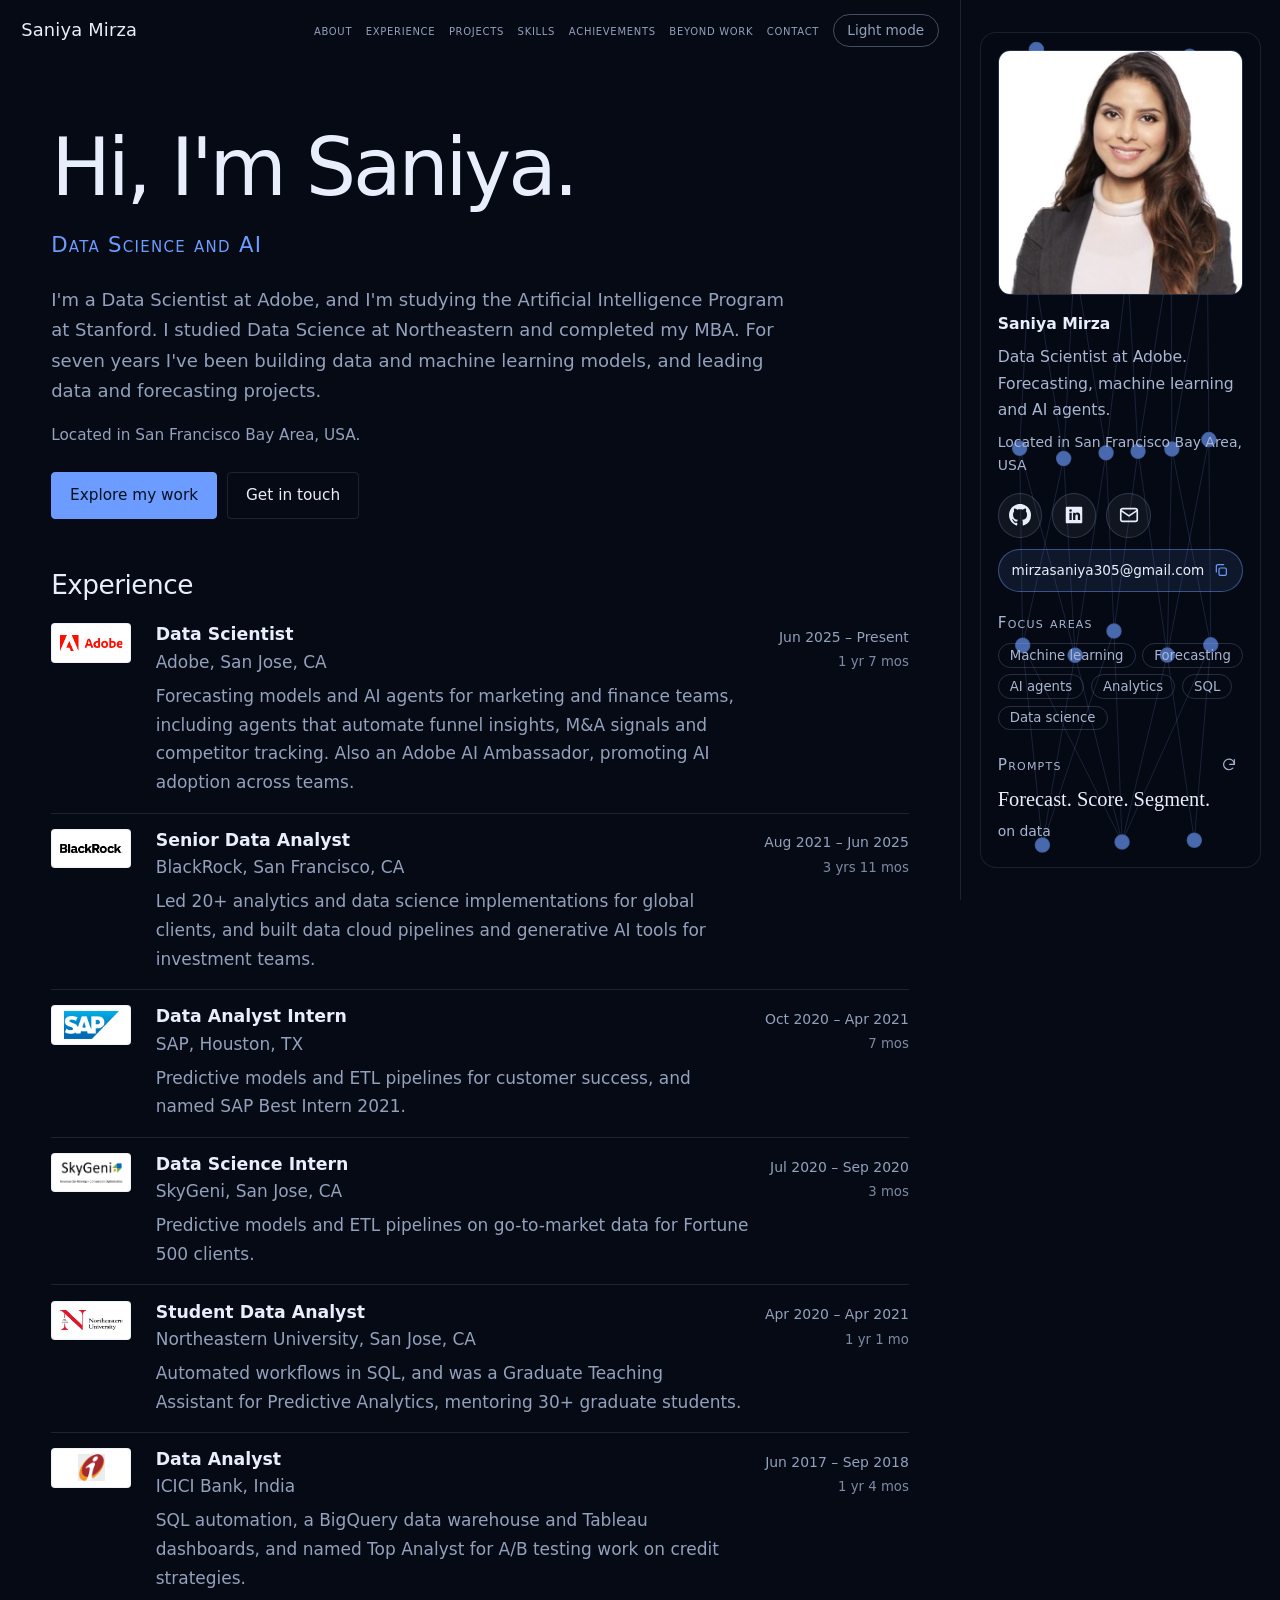
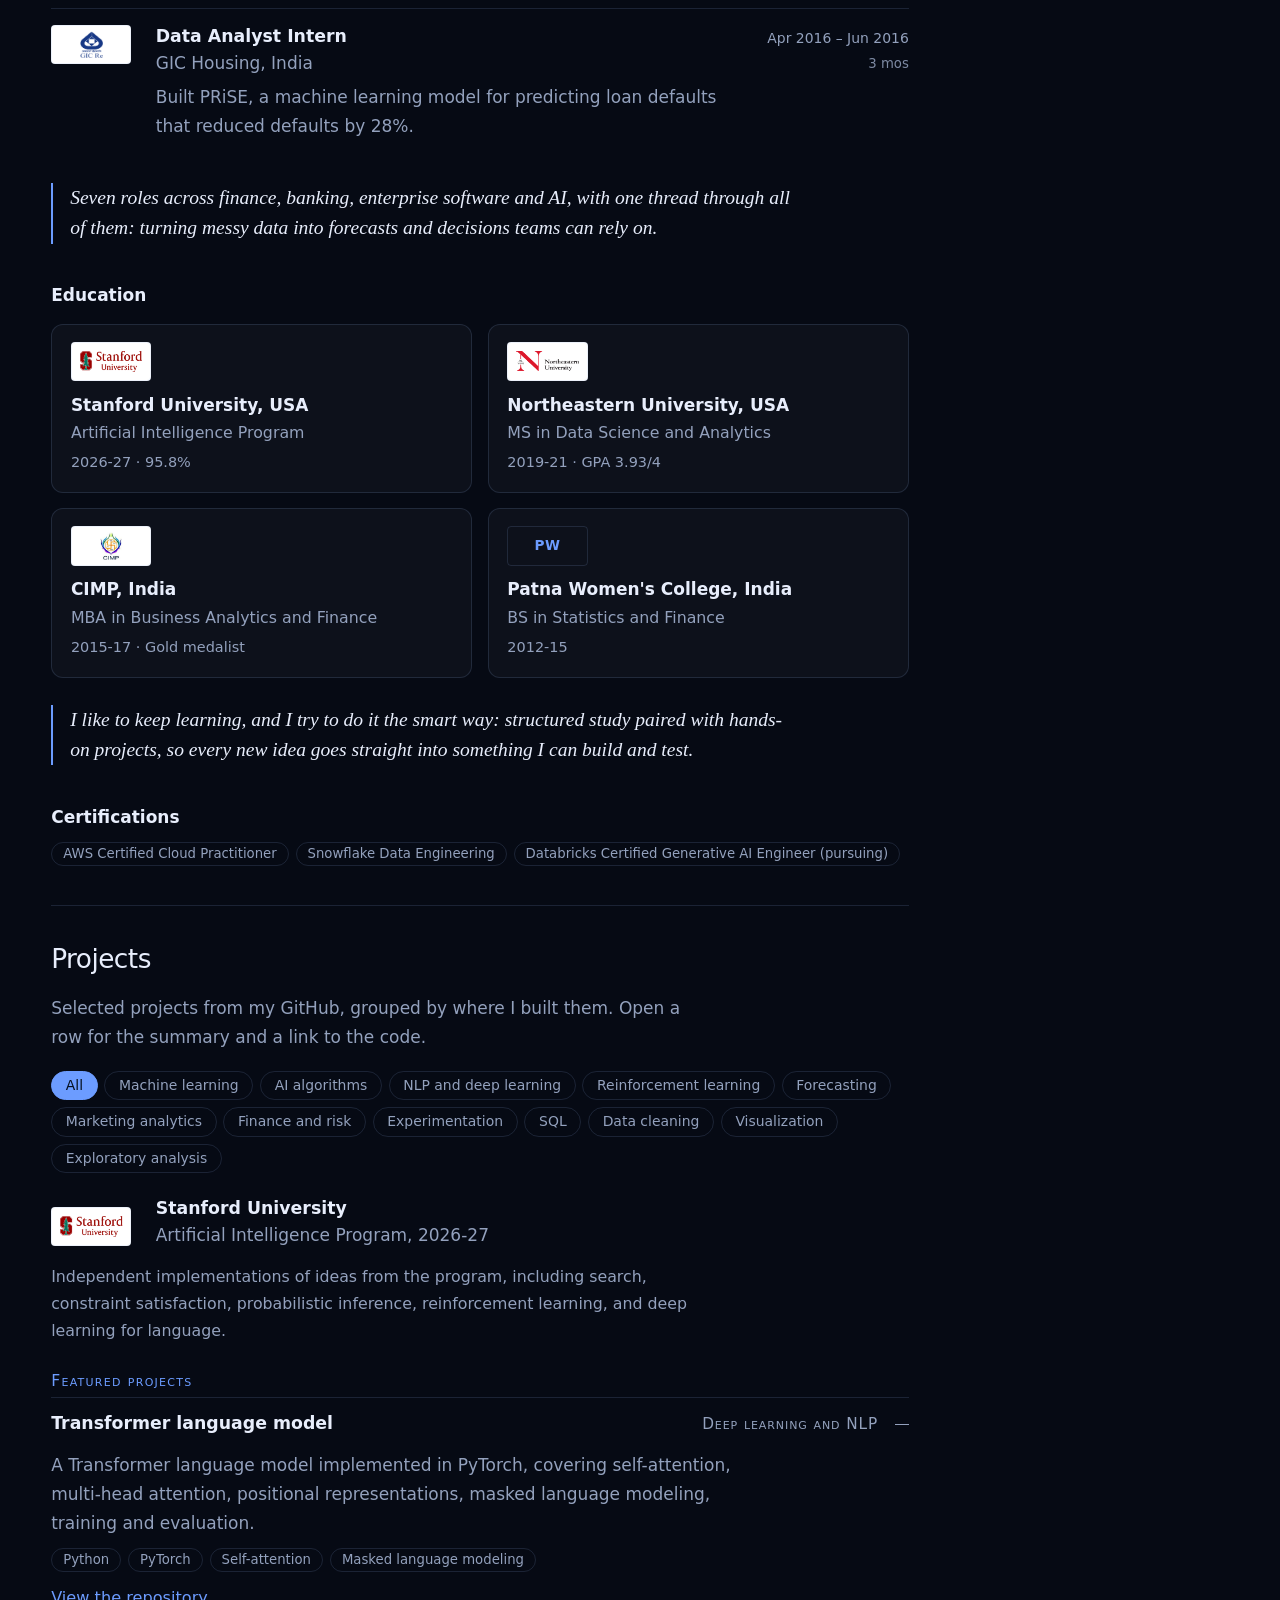
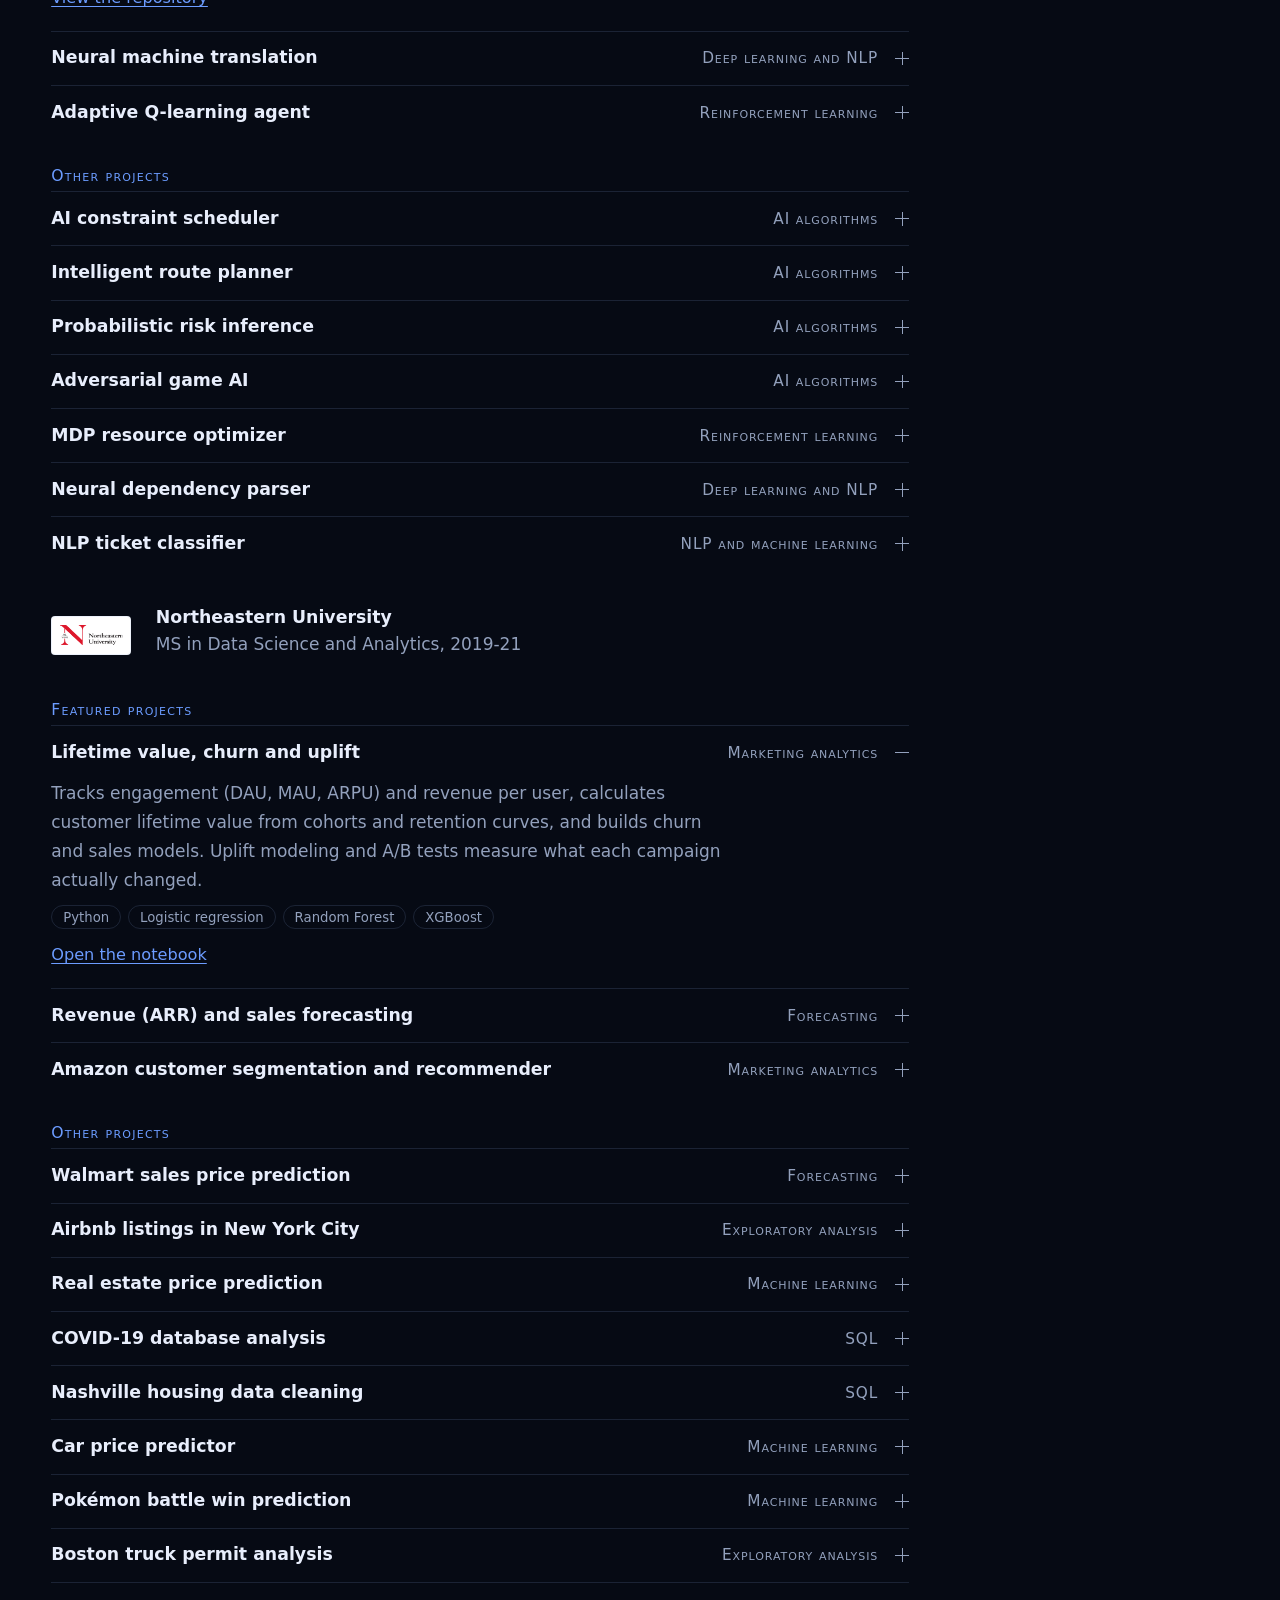
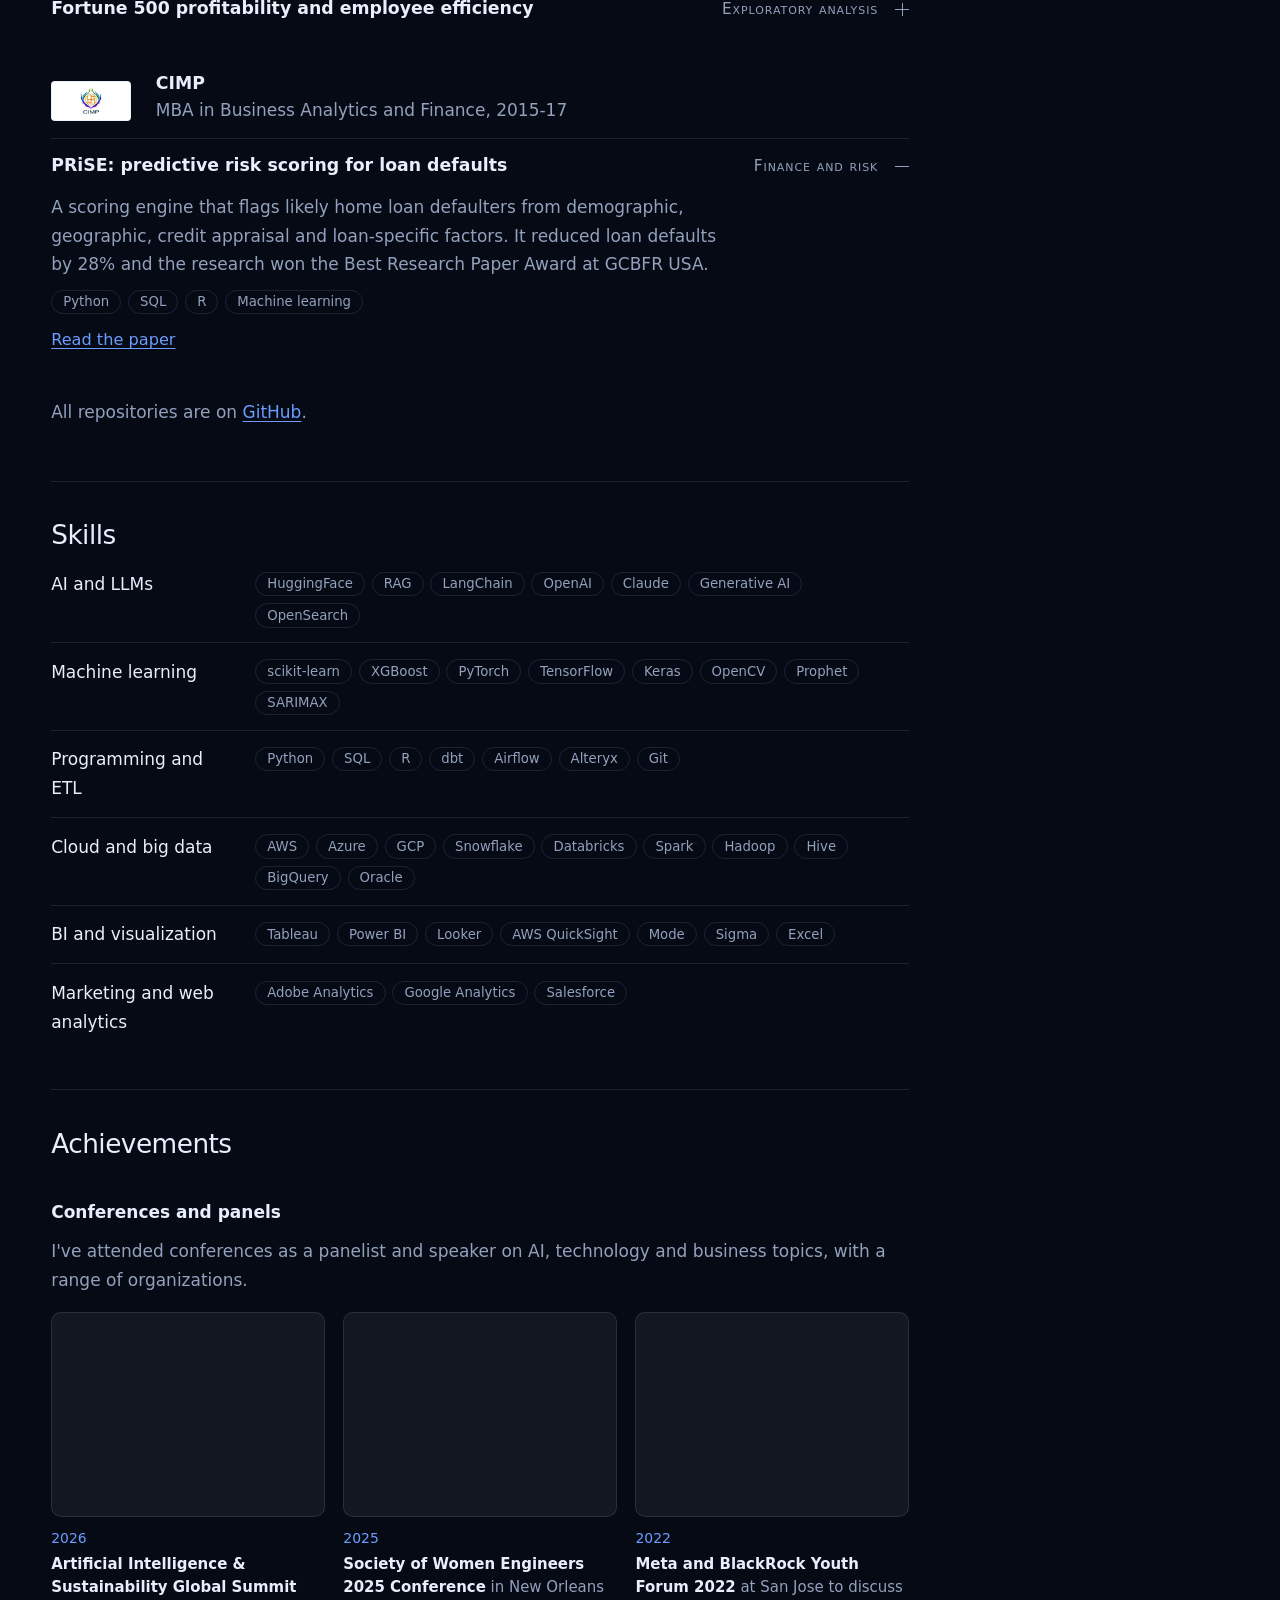
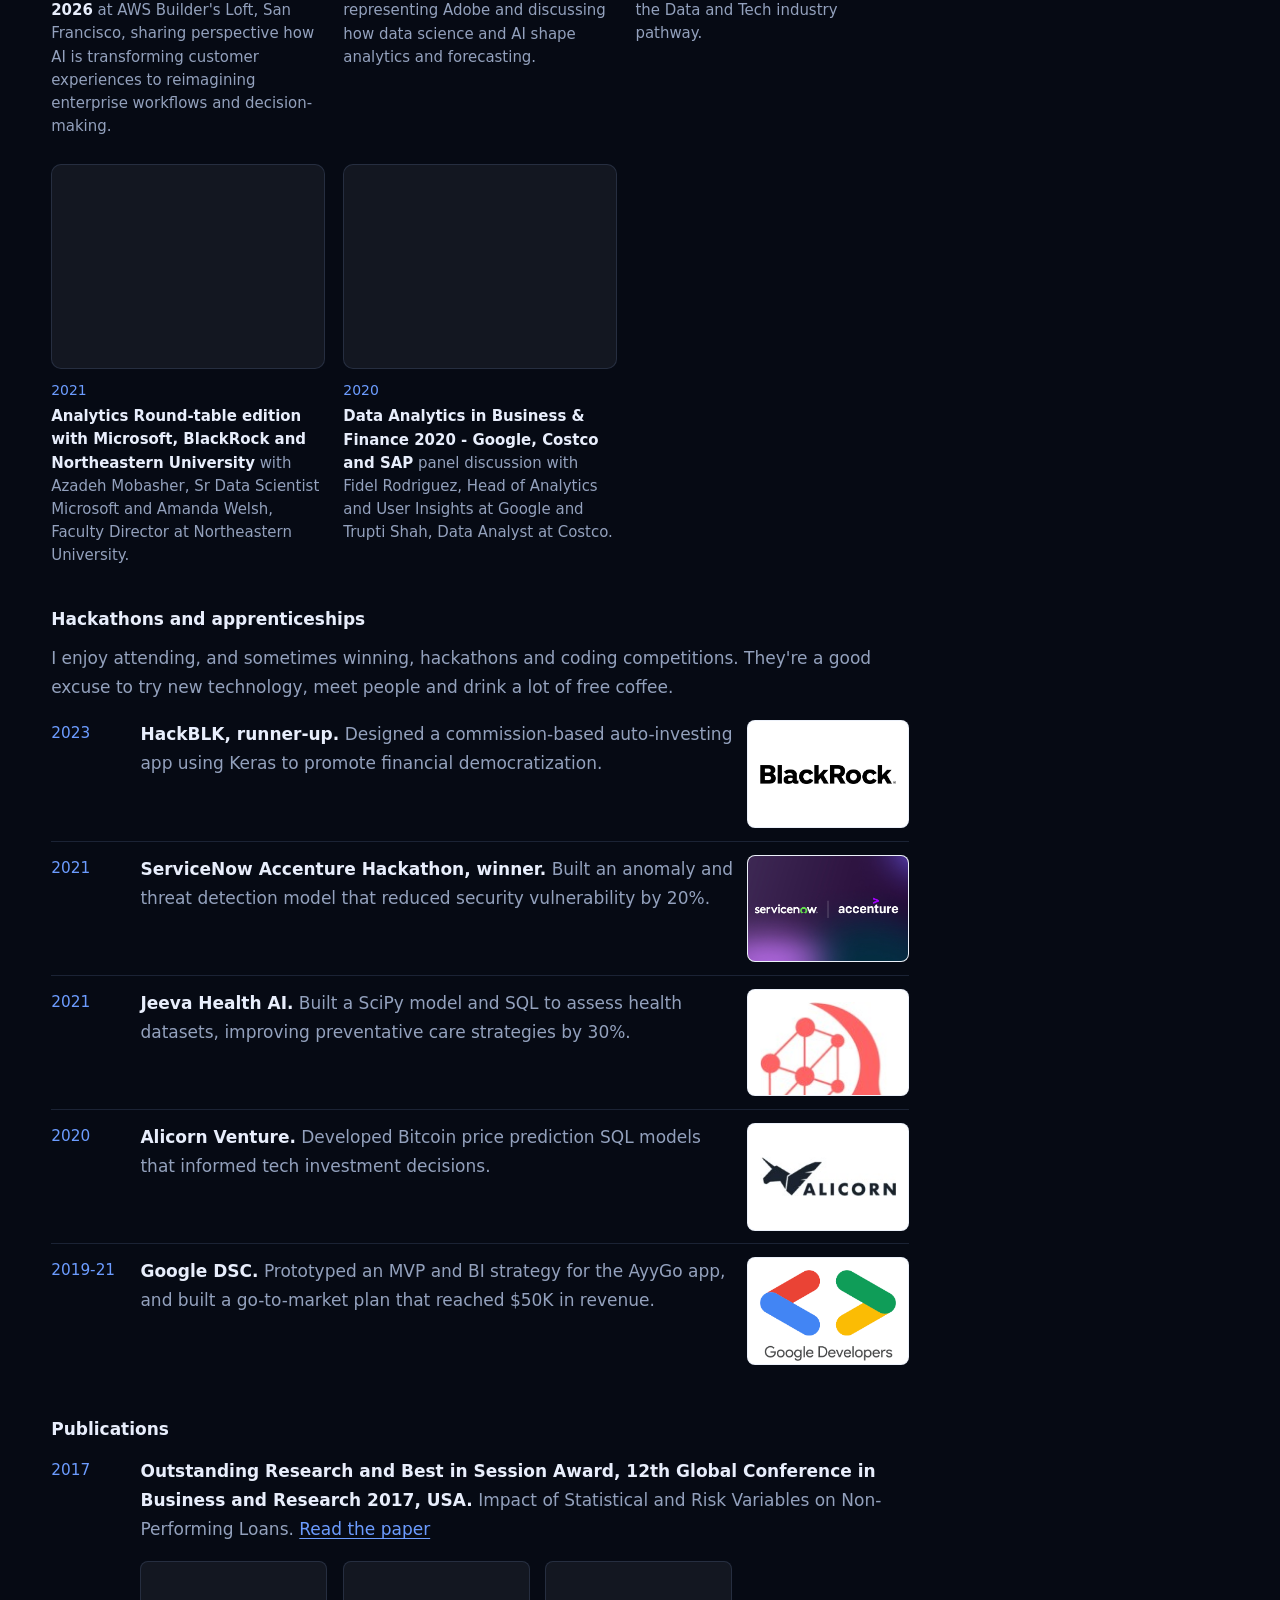
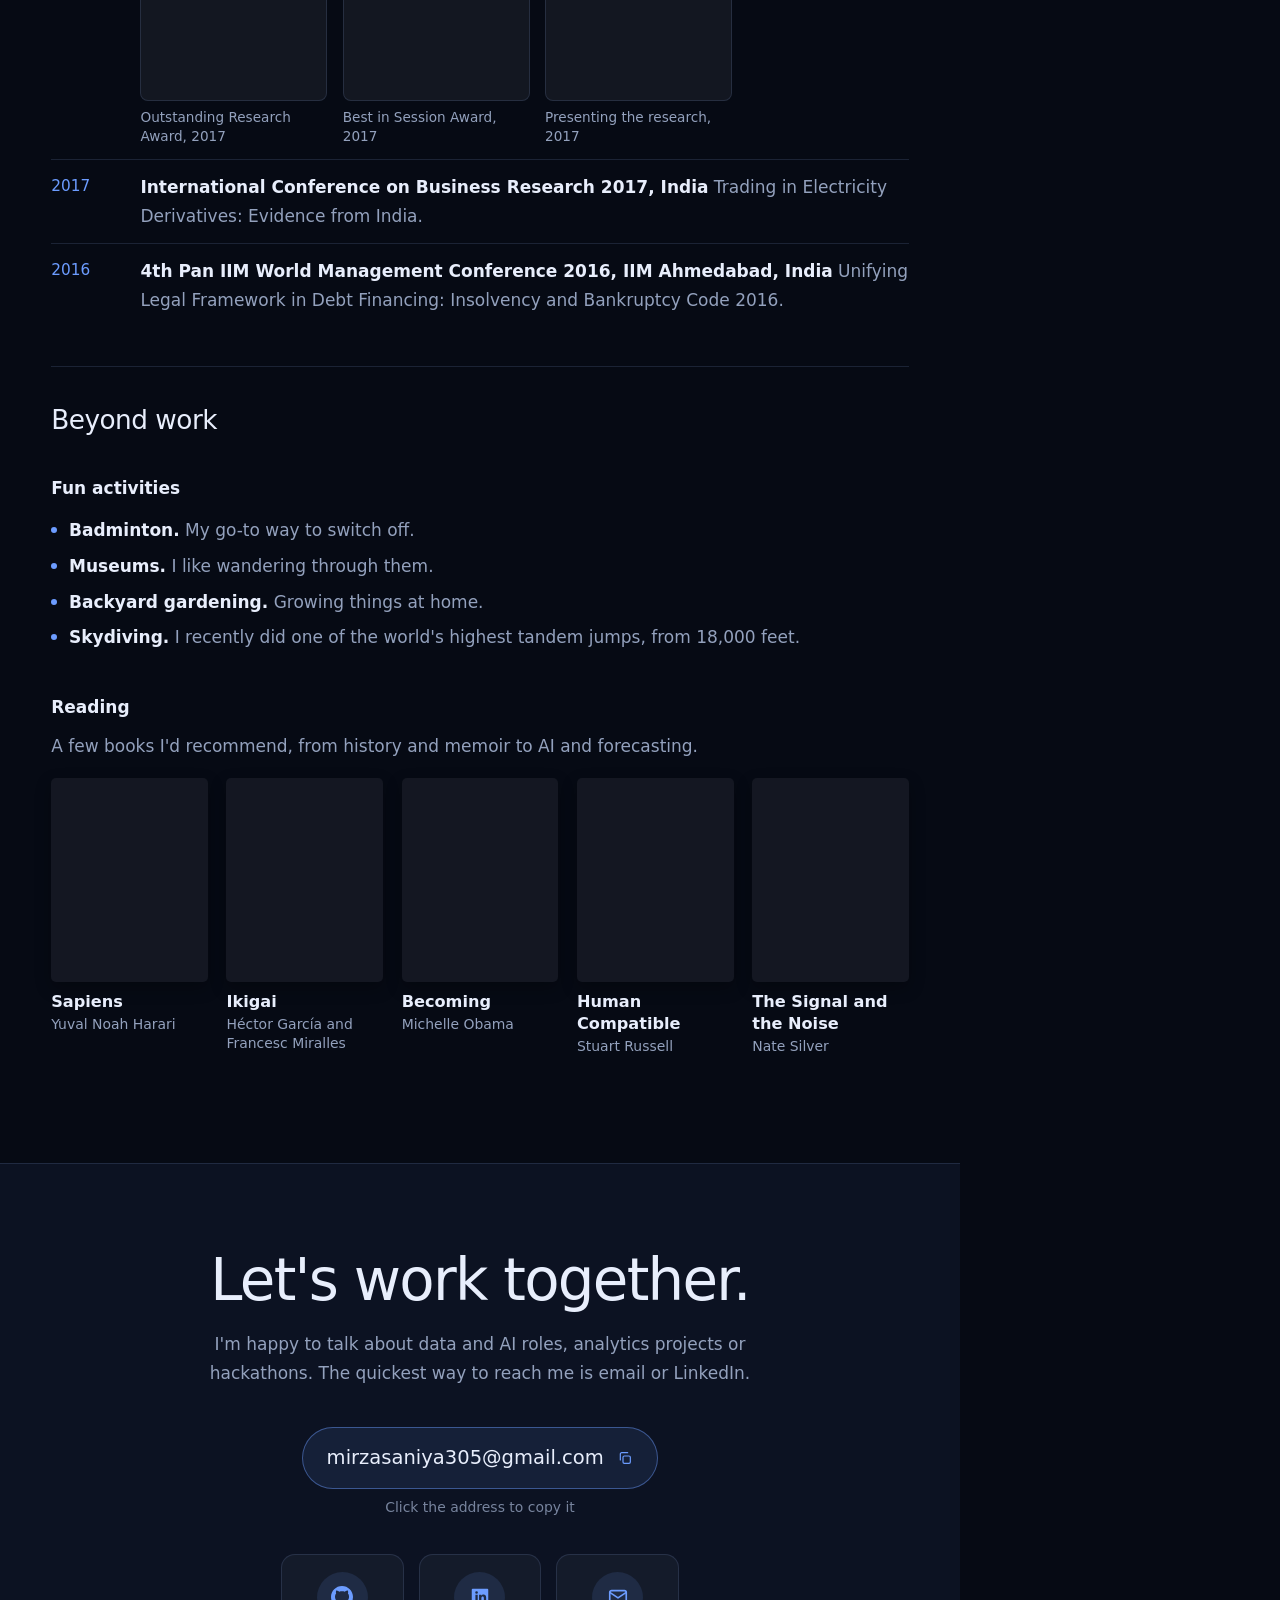
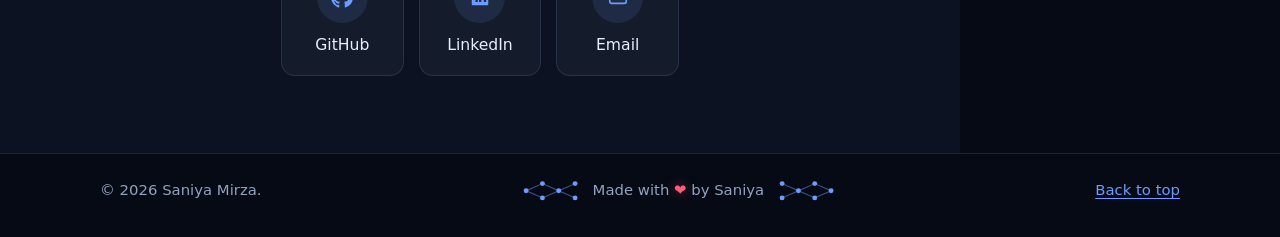
==== commit 44908b1c: "Add files via upload" ====
--- a/index.html
+++ b/index.html
@@ -14,8 +14,8 @@
   <meta property="og:description" content="Forecasting, machine learning and AI projects from a data professional with 7+ years of experience.">
   <meta property="og:url" content="https://saniyamirza.com/">
   <link rel="icon" href="data:image/svg+xml,%3Csvg xmlns='http://www.w3.org/2000/svg' viewBox='0 0 64 64'%3E%3Crect width='64' height='64' rx='14' fill='%23060A14'/%3E%3Cg stroke='%236C9CFF' stroke-width='3'%3E%3Cline x1='14' y1='20' x2='32' y2='32'/%3E%3Cline x1='14' y1='44' x2='32' y2='32'/%3E%3Cline x1='32' y1='32' x2='50' y2='32'/%3E%3C/g%3E%3Cg fill='%236FE3FF'%3E%3Ccircle cx='14' cy='20' r='5'/%3E%3Ccircle cx='14' cy='44' r='5'/%3E%3Ccircle cx='32' cy='32' r='5'/%3E%3Ccircle cx='50' cy='32' r='5'/%3E%3C/g%3E%3C/svg%3E">
-  <link rel="stylesheet" href="style.css?v=14">
-  <script src="script.js?v=10"></script>
+  <link rel="stylesheet" href="style.css?v=18">
+  <script src="script.js?v=12"></script>
 </head>
 <body>
 <a class="skip-link" href="#main">Skip to content</a>
@@ -24,7 +24,7 @@
   <nav class="wrap nav" aria-label="Main navigation">
     <a class="brand" href="#home">Saniya Mirza</a>
     <div id="nav-links" class="nav-links">
-      <a href="#about">About</a>
+      <a href="#home">About</a>
       <a href="#experience">Experience</a>
       <a href="#projects">Projects</a>
       <a href="#skills">Skills</a>
@@ -38,25 +38,24 @@
 </header>
 
 <main id="main">
-
-  <section id="home" class="hero">
-    <canvas id="net" class="net" aria-hidden="true"></canvas>
-    <div class="wrap hero-inner">
-      <h1>Saniya Mirza</h1>
+  <div class="shell">
+
+    <section id="home" class="intro-block">
+      <h1>Hi, I'm Saniya.</h1>
       <p class="role">Data Science and AI</p>
-      <p class="intro">I build data and machine learning systems that forecast revenue, score risk and segment customers, and AI agents that automate analysis. Seven-plus years across analytics, data science and AI, working in Python, SQL and cloud platforms.</p>
-      <p class="location">Location: San Jose, California.<span id="local-time"></span></p>
+      <p class="intro">I'm a Data Scientist at Adobe, and I'm studying the Artificial Intelligence Program at Stanford. I studied Data Science at Northeastern and completed my MBA. For seven years I've been building data and machine learning models, and leading data and forecasting projects.</p>
+      <p class="location">Located in San Francisco Bay Area, USA.</p>
       <p class="actions">
         <a class="btn primary" href="#projects">Explore my work</a>
         <a class="btn" href="#contact">Get in touch</a>
         <a class="btn resume-link" href="docs/SaniyaMirza_Resume.pdf" target="_blank" rel="noopener noreferrer">Resume</a>
       </p>
-    </div>
-  </section>
-
-  <div class="wrap layout">
-
-    <aside class="sidebar" aria-label="About me">
+    </section>
+
+    <aside class="rail" aria-label="About me">
+      <canvas id="net" class="net" aria-hidden="true"></canvas>
+      <div class="rail-inner">
+        <div class="rail-card">
       <div class="profile" id="profile-card">
         <div class="initials" aria-hidden="true">SM</div>
         <img class="portrait" src="assets/portrait/pic.jpg" alt="Saniya Mirza" width="800" height="1000">
@@ -64,63 +63,34 @@
       <div class="side-text">
         <p class="side-name">Saniya Mirza</p>
         <p>Data Scientist at Adobe. Forecasting, machine learning and AI agents.</p>
-        <p class="muted-small">San Jose, California</p>
-        <ul class="side-links">
-          <li><a href="https://github.com/MirzaSaniya" target="_blank" rel="noopener noreferrer">GitHub</a></li>
-          <li><a href="https://www.linkedin.com/in/SaniyaMirza/" target="_blank" rel="noopener noreferrer">LinkedIn</a></li>
-          <li><a href="mailto:mirzasaniya305@gmail.com">Email</a></li>
-        </ul>
+        <p class="muted-small">Located in San Francisco Bay Area, USA</p>
+        <ul class="icon-links">
+          <li><a class="icon-btn" href="https://github.com/MirzaSaniya" target="_blank" rel="noopener noreferrer" aria-label="GitHub" title="GitHub"><svg viewBox="0 0 16 16" width="22" height="22" fill="currentColor" aria-hidden="true"><path d="M8 0C3.58 0 0 3.58 0 8c0 3.54 2.29 6.53 5.47 7.59.4.07.55-.17.55-.38 0-.19-.01-.82-.01-1.49-2.01.37-2.53-.49-2.69-.94-.09-.23-.48-.94-.82-1.13-.28-.15-.68-.52-.01-.53.63-.01 1.08.58 1.23.82.72 1.21 1.87.87 2.33.66.07-.52.28-.87.51-1.07-1.78-.2-3.64-.89-3.64-3.95 0-.87.31-1.59.82-2.15-.08-.2-.36-1.02.08-2.12 0 0 .67-.21 2.2.82.64-.18 1.32-.27 2-.27.68 0 1.36.09 2 .27 1.53-1.04 2.2-.82 2.2-.82.44 1.1.16 1.92.08 2.12.51.56.82 1.27.82 2.15 0 3.07-1.87 3.75-3.65 3.95.29.25.54.73.54 1.48 0 1.07-.01 1.93-.01 2.2 0 .21.15.46.55.38A8.013 8.013 0 0016 8c0-4.42-3.58-8-8-8z"/></svg></a></li>
+          <li><a class="icon-btn" href="https://www.linkedin.com/in/SaniyaMirza/" target="_blank" rel="noopener noreferrer" aria-label="LinkedIn" title="LinkedIn"><svg viewBox="0 0 24 24" width="22" height="22" fill="currentColor" fill-rule="evenodd" aria-hidden="true"><path d="M4 3h16a1 1 0 0 1 1 1v16a1 1 0 0 1-1 1H4a1 1 0 0 1-1-1V4a1 1 0 0 1 1-1zM7 9.5v8h2.5v-8H7zm1.25-3.9a1.45 1.45 0 1 0 0 2.9 1.45 1.45 0 0 0 0-2.9zM11 9.5v8h2.5v-4.2c0-1.1.5-1.8 1.4-1.8s1.3.7 1.3 1.8v4.2h2.5v-4.9c0-2.1-1.1-3.2-2.8-3.2-1.1 0-1.9.6-2.4 1.3V9.5H11z"/></svg></a></li>
+          <li><a class="icon-btn" href="mailto:mirzasaniya305@gmail.com" aria-label="Email" title="Email"><svg viewBox="0 0 24 24" width="22" height="22" fill="none" stroke="currentColor" stroke-width="1.8" stroke-linecap="round" stroke-linejoin="round" aria-hidden="true"><rect x="3" y="5" width="18" height="14" rx="2"/><polyline points="3 7 12 13 21 7"/></svg></a></li>
+        </ul>
+        <button type="button" class="email-pill" data-copy="mirzasaniya305@gmail.com" aria-label="Copy email address mirzasaniya305@gmail.com"><span class="copy-label" aria-live="polite">mirzasaniya305@gmail.com</span><svg viewBox="0 0 24 24" width="16" height="16" fill="none" stroke="currentColor" stroke-width="1.8" stroke-linecap="round" stroke-linejoin="round" aria-hidden="true"><rect x="9" y="9" width="11" height="11" rx="2"/><path d="M5 15V6a2 2 0 0 1 2-2h9"/></svg></button>
         <p class="side-label">Focus areas</p>
         <ul class="pills">
-          <li>Forecasting</li><li>Machine learning</li><li>AI agents</li><li>Analytics</li><li>SQL</li>
+          <li>Machine learning</li><li>Forecasting</li><li>AI agents</li><li>Analytics</li><li>SQL</li><li>Data science</li>
         </ul>
         <p class="side-label prompt-head">Prompts <button type="button" class="iconbtn" id="prompt-next" aria-label="Show another prompt"><svg viewBox="0 0 24 24" width="16" height="16" fill="none" stroke="currentColor" stroke-width="1.8" stroke-linecap="round" stroke-linejoin="round" aria-hidden="true"><path d="M20 11a8 8 0 1 0-2.3 5.7"/><polyline points="20 4 20 11 13 11"/></svg></button></p>
         <p class="prompt-text" id="prompt-text">Forecast. Score. Segment.</p>
         <p class="prompt-on" id="prompt-on">on data</p>
+        <div class="music" id="music" data-title="Background music" hidden>
+          <p class="side-label">Now playing</p>
+          <div class="music-row">
+            <button type="button" class="play-btn" id="music-toggle" aria-pressed="false" aria-label="Play music"><svg class="i-play" viewBox="0 0 24 24" width="16" height="16" fill="currentColor" aria-hidden="true"><path d="M8 5v14l11-7z"/></svg><svg class="i-pause" viewBox="0 0 24 24" width="16" height="16" fill="currentColor" aria-hidden="true"><path d="M7 5h4v14H7zM13 5h4v14h-4z"/></svg></button>
+            <p class="track-title" id="track-title">Background music</p>
+          </div>
+          <audio id="bgm" preload="none" loop><source src="assets/music/track.mp3" type="audio/mpeg"></audio>
+        </div>
+      </div>
+        </div>
       </div>
     </aside>
 
     <div class="content">
-
-      <section id="about" class="block" aria-labelledby="about-h">
-        <h2 id="about-h">About</h2>
-        <p>I'm a data professional with 7+ years of experience in AI, data science and analytics across technology, finance, banking and education. I lead data projects on cloud architectures and build forecasting models, risk scores and AI agents that cut manual reporting.</p>
-        <p>Adobe AI Ambassador. I promote AI adoption through enablement, knowledge sharing and AI-driven innovation across teams.</p>
-        <h3>Education</h3>
-        <ul class="rows">
-          <li class="row">
-            <span class="logo" data-initials="SU"><img src="assets/logos/stanford.png" alt="" width="96" height="64"></span>
-            <div class="row-main">
-              <h3>Stanford University, USA</h3>
-              <p>Artificial Intelligence Program<br>2026-27 &middot; 95.8%</p>
-            </div>
-          </li>
-          <li class="row">
-            <span class="logo" data-initials="NU"><img src="assets/logos/northeastern.png" alt="" width="96" height="64"></span>
-            <div class="row-main">
-              <h3>Northeastern University, USA</h3>
-              <p>MS in Data Science and Analytics<br>2019-21 &middot; GPA 3.93/4</p>
-            </div>
-          </li>
-          <li class="row">
-            <span class="logo" data-initials="CIMP"><img src="assets/logos/cimp.png" alt="" width="96" height="64"></span>
-            <div class="row-main">
-              <h3>CIMP, India</h3>
-              <p>MBA in Business Analytics and Finance<br>2015-17 &middot; Gold medalist</p>
-            </div>
-          </li>
-          <li class="row">
-            <span class="logo" data-initials="PW"><img src="assets/logos/patna-womens-college.png" alt="" width="96" height="64"></span>
-            <div class="row-main">
-              <h3>Patna Women's College, India</h3>
-              <p>BS in Statistics and Finance<br>2012-15</p>
-            </div>
-          </li>
-        </ul>
-        <h3>Certifications</h3>
-        <ul class="plain"><li>AWS Certified Cloud Practitioner</li><li>Snowflake Data Engineering</li><li>Databricks Certified Generative AI Engineer (pursuing)</li></ul>
-      </section>
-
       <section id="experience" class="block" aria-labelledby="experience-h">
         <h2 id="experience-h">Experience</h2>
         <ul class="rows">
@@ -129,7 +99,7 @@
           <div class="row-main">
             <h3>Data Scientist</h3>
             <p class="org">Adobe, San Jose, CA</p>
-            <p>Forecasting models and AI agents for marketing and finance teams, including agents that automate funnel insights, M&amp;A signals and competitor tracking.</p>
+            <p>Forecasting models and AI agents for marketing and finance teams, including agents that automate funnel insights, M&amp;A signals and competitor tracking. Also an Adobe AI Ambassador, promoting AI adoption across teams.</p>
           </div>
           <p class="when-col">Jun 2025 &ndash; Present<span class="dur" data-start="2025-06">1 yr 5 mos</span></p>
         </li>
@@ -188,6 +158,45 @@
           <p class="when-col">Apr 2016 &ndash; Jun 2016<span class="dur">3 mos</span></p>
         </li>
         </ul>
+        <p class="section-line">Seven roles across finance, banking, enterprise software and AI, with one thread through all of them: turning messy data into forecasts and decisions teams can rely on.</p>
+        <h3>Education</h3>
+        <ul class="edu-grid">
+          <li class="edu-card">
+            <span class="logo" data-initials="SU"><img src="assets/logos/stanford.png" alt="" width="96" height="64"></span>
+            <div>
+              <h4>Stanford University, USA</h4>
+              <p class="edu-prog">Artificial Intelligence Program</p>
+              <p class="edu-meta">2026-27 &middot; 95.8%</p>
+            </div>
+          </li>
+          <li class="edu-card">
+            <span class="logo" data-initials="NU"><img src="assets/logos/northeastern.png" alt="" width="96" height="64"></span>
+            <div>
+              <h4>Northeastern University, USA</h4>
+              <p class="edu-prog">MS in Data Science and Analytics</p>
+              <p class="edu-meta">2019-21 &middot; GPA 3.93/4</p>
+            </div>
+          </li>
+          <li class="edu-card">
+            <span class="logo" data-initials="CIMP"><img src="assets/logos/cimp.png" alt="" width="96" height="64"></span>
+            <div>
+              <h4>CIMP, India</h4>
+              <p class="edu-prog">MBA in Business Analytics and Finance</p>
+              <p class="edu-meta">2015-17 &middot; Gold medalist</p>
+            </div>
+          </li>
+          <li class="edu-card">
+            <span class="logo" data-initials="PW"><img src="assets/logos/patna-womens-college.png" alt="" width="96" height="64"></span>
+            <div>
+              <h4>Patna Women's College, India</h4>
+              <p class="edu-prog">BS in Statistics and Finance</p>
+              <p class="edu-meta">2012-15</p>
+            </div>
+          </li>
+        </ul>
+        <p class="section-line">I like to keep learning, and I try to do it the smart way: structured study paired with hands-on projects, so every new idea goes straight into something I can build and test.</p>
+        <h3>Certifications</h3>
+        <ul class="pills certs"><li>AWS Certified Cloud Practitioner</li><li>Snowflake Data Engineering</li><li>Databricks Certified Generative AI Engineer (pursuing)</li></ul>
       </section>
 
       <section id="projects" class="block" aria-labelledby="projects-h">
@@ -570,6 +579,7 @@
           </li>
         </ul>
         <h3>Hackathons and apprenticeships</h3>
+        <p>I enjoy attending, and sometimes winning, hackathons and coding competitions. They're a good excuse to try new technology, meet people and drink a lot of free coffee.</p>
         <ul class="facts">
           <li class="has-shot"><span class="when">2023</span><p><strong>HackBLK, runner-up.</strong> Designed a commission-based auto-investing app using Keras to promote financial democratization.</p>
             <span class="mark-box"><img src="assets/logos/blackrock.jpg" alt="BlackRock logo" width="300" height="200"></span></li>
@@ -604,8 +614,6 @@
           <li><strong>Backyard gardening.</strong> Growing things at home.</li>
           <li><strong>Skydiving.</strong> I recently did one of the world's highest tandem jumps, from 18,000 feet.</li>
         </ul>
-        <h3>Hackathons and competitions</h3>
-        <p>I enjoy attending, and sometimes winning, hackathons and coding competitions. They're a good excuse to try new technology, meet people and drink a lot of free coffee.</p>
 
         <h3>Reading</h3>
         <p>A few books I'd recommend, from history and memoir to AI and forecasting.</p>
@@ -636,25 +644,29 @@
         </ul>
         -->
       </section>
-
-      <section id="contact" class="block" aria-labelledby="contact-h">
-        <h2 id="contact-h">Contact</h2>
+    </div>
+
+    <section id="contact" class="cta-band" aria-labelledby="contact-h">
+      <div class="wrap">
+        <h2 id="contact-h">Let's work together.</h2>
         <p>I'm happy to talk about data and AI roles, analytics projects or hackathons. The quickest way to reach me is email or LinkedIn.</p>
-        <p class="actions">
-          <a class="btn primary" href="mailto:mirzasaniya305@gmail.com">Email me</a>
-          <a class="btn" href="https://www.linkedin.com/in/SaniyaMirza/" target="_blank" rel="noopener noreferrer">LinkedIn</a>
-          <a class="btn" href="https://github.com/MirzaSaniya" target="_blank" rel="noopener noreferrer">GitHub</a>
-          <a class="btn resume-link" href="docs/SaniyaMirza_Resume.pdf" target="_blank" rel="noopener noreferrer">Resume</a>
-        </p>
-      </section>
-
-    </div>
+        <button type="button" class="email-pill big" data-copy="mirzasaniya305@gmail.com" aria-label="Copy email address mirzasaniya305@gmail.com"><span class="copy-label" aria-live="polite">mirzasaniya305@gmail.com</span><svg viewBox="0 0 24 24" width="16" height="16" fill="none" stroke="currentColor" stroke-width="1.8" stroke-linecap="round" stroke-linejoin="round" aria-hidden="true"><rect x="9" y="9" width="11" height="11" rx="2"/><path d="M5 15V6a2 2 0 0 1 2-2h9"/></svg></button>
+        <p class="cta-hint">Click the address to copy it</p>
+        <ul class="icon-cards">
+          <li><a class="icon-card" href="https://github.com/MirzaSaniya" target="_blank" rel="noopener noreferrer"><span class="ic"><svg viewBox="0 0 16 16" width="22" height="22" fill="currentColor" aria-hidden="true"><path d="M8 0C3.58 0 0 3.58 0 8c0 3.54 2.29 6.53 5.47 7.59.4.07.55-.17.55-.38 0-.19-.01-.82-.01-1.49-2.01.37-2.53-.49-2.69-.94-.09-.23-.48-.94-.82-1.13-.28-.15-.68-.52-.01-.53.63-.01 1.08.58 1.23.82.72 1.21 1.87.87 2.33.66.07-.52.28-.87.51-1.07-1.78-.2-3.64-.89-3.64-3.95 0-.87.31-1.59.82-2.15-.08-.2-.36-1.02.08-2.12 0 0 .67-.21 2.2.82.64-.18 1.32-.27 2-.27.68 0 1.36.09 2 .27 1.53-1.04 2.2-.82 2.2-.82.44 1.1.16 1.92.08 2.12.51.56.82 1.27.82 2.15 0 3.07-1.87 3.75-3.65 3.95.29.25.54.73.54 1.48 0 1.07-.01 1.93-.01 2.2 0 .21.15.46.55.38A8.013 8.013 0 0016 8c0-4.42-3.58-8-8-8z"/></svg></span><span>GitHub</span></a></li>
+          <li><a class="icon-card" href="https://www.linkedin.com/in/SaniyaMirza/" target="_blank" rel="noopener noreferrer"><span class="ic"><svg viewBox="0 0 24 24" width="22" height="22" fill="currentColor" fill-rule="evenodd" aria-hidden="true"><path d="M4 3h16a1 1 0 0 1 1 1v16a1 1 0 0 1-1 1H4a1 1 0 0 1-1-1V4a1 1 0 0 1 1-1zM7 9.5v8h2.5v-8H7zm1.25-3.9a1.45 1.45 0 1 0 0 2.9 1.45 1.45 0 0 0 0-2.9zM11 9.5v8h2.5v-4.2c0-1.1.5-1.8 1.4-1.8s1.3.7 1.3 1.8v4.2h2.5v-4.9c0-2.1-1.1-3.2-2.8-3.2-1.1 0-1.9.6-2.4 1.3V9.5H11z"/></svg></span><span>LinkedIn</span></a></li>
+          <li><a class="icon-card" href="mailto:mirzasaniya305@gmail.com"><span class="ic"><svg viewBox="0 0 24 24" width="22" height="22" fill="none" stroke="currentColor" stroke-width="1.8" stroke-linecap="round" stroke-linejoin="round" aria-hidden="true"><rect x="3" y="5" width="18" height="14" rx="2"/><polyline points="3 7 12 13 21 7"/></svg></span><span>Email</span></a></li>
+          <li><a class="icon-card resume-link" href="docs/SaniyaMirza_Resume.pdf" target="_blank" rel="noopener noreferrer"><span class="ic"><svg viewBox="0 0 24 24" width="22" height="22" fill="none" stroke="currentColor" stroke-width="1.8" stroke-linecap="round" stroke-linejoin="round" aria-hidden="true"><path d="M7 3h7l4 4v14H7z"/><line x1="10" y1="12" x2="15" y2="12"/><line x1="10" y1="16" x2="15" y2="16"/></svg></span><span>Resume</span></a></li>
+        </ul>
+      </div>
+    </section>
   </div>
 </main>
 
 <footer class="site-footer">
   <div class="wrap foot">
     <span>&copy; <span id="year">2026</span> Saniya Mirza.</span>
+    <span class="made"><svg class="mini-net" viewBox="0 0 60 24" aria-hidden="true"><g stroke="currentColor" stroke-width="1" opacity=".55"><line x1="6" y1="12" x2="22" y2="5"/><line x1="6" y1="12" x2="22" y2="19"/><line x1="22" y1="5" x2="38" y2="12"/><line x1="22" y1="19" x2="38" y2="12"/><line x1="38" y1="12" x2="54" y2="5"/><line x1="38" y1="12" x2="54" y2="19"/></g><g fill="currentColor"><circle cx="6" cy="12" r="2.4"/><circle cx="22" cy="5" r="2.4"/><circle cx="22" cy="19" r="2.4"/><circle cx="38" cy="12" r="2.4"/><circle cx="54" cy="5" r="2.4"/><circle cx="54" cy="19" r="2.4"/></g></svg><span>Made with <span class="heart" role="img" aria-label="love">&#10084;</span> by Saniya</span><svg class="mini-net flip" viewBox="0 0 60 24" aria-hidden="true"><g stroke="currentColor" stroke-width="1" opacity=".55"><line x1="6" y1="12" x2="22" y2="5"/><line x1="6" y1="12" x2="22" y2="19"/><line x1="22" y1="5" x2="38" y2="12"/><line x1="22" y1="19" x2="38" y2="12"/><line x1="38" y1="12" x2="54" y2="5"/><line x1="38" y1="12" x2="54" y2="19"/></g><g fill="currentColor"><circle cx="6" cy="12" r="2.4"/><circle cx="22" cy="5" r="2.4"/><circle cx="22" cy="19" r="2.4"/><circle cx="38" cy="12" r="2.4"/><circle cx="54" cy="5" r="2.4"/><circle cx="54" cy="19" r="2.4"/></g></svg></span>
     <a href="#home">Back to top</a>
   </div>
 </footer>
--- a/style.css
+++ b/style.css
@@ -6,6 +6,7 @@
   --line: rgba(140, 165, 220, 0.16);
   --accent: #6c9cff;
   --on-accent: #06101f;
+  --rail: clamp(16.5rem, 25vw, 22rem);
   --serif: "Iowan Old Style", "Palatino Linotype", Palatino, "Book Antiqua", Georgia, serif;
   --display: "SF Pro Display", "Segoe UI Variable Display", "Segoe UI", Roboto, "Helvetica Neue", system-ui, sans-serif;
   --sans: system-ui, -apple-system, "Segoe UI", Roboto, "Helvetica Neue", Arial, sans-serif;
@@ -22,7 +23,7 @@
 
 /* Base */
 *, *::before, *::after { box-sizing: border-box; }
-html { scroll-behavior: smooth; scroll-padding-top: 4.5rem; background: var(--paper); }
+html { font-size: 106.25%; scroll-behavior: smooth; scroll-padding-top: 4.5rem; background: var(--paper); }
 body { margin: 0; background: var(--paper); color: var(--ink); font: 1rem/1.7 var(--sans); -webkit-font-smoothing: antialiased; }
 h1, h2, h3, h4 { font-family: var(--display); margin: 0; }
 p { margin: 0 0 0.9rem; color: var(--muted); }
@@ -39,45 +40,40 @@
 .skip-link { position: absolute; left: 1rem; top: -100px; z-index: 100; background: var(--accent); color: var(--on-accent); padding: 0.7rem 1rem; border-radius: 4px; }
 .skip-link:focus { top: 1rem; }
 
-/* Floating header: transparent over the hero, solid once you scroll */
-.site-header { --nav-ink: #e8eefc; --nav-muted: #b8c4de; position: fixed; inset: 0 0 auto 0; z-index: 20; border-bottom: 1px solid transparent; transition: background-color 0.25s, border-color 0.25s; }
-.site-header.solid { --nav-ink: var(--ink); --nav-muted: var(--muted); background: color-mix(in srgb, var(--paper) 88%, transparent); backdrop-filter: blur(12px); border-bottom-color: var(--line); }
+/* Floating header: sits above the left column only, so the banner on the right stays whole */
+.site-header { --nav-ink: var(--ink); --nav-muted: var(--muted); position: fixed; inset: 0 var(--rail) auto 0; z-index: 20; border-bottom: 1px solid transparent; transition: background-color 0.25s, border-color 0.25s; }
+.site-header.solid { background: color-mix(in srgb, var(--paper) 88%, transparent); backdrop-filter: blur(12px); border-bottom-color: var(--line); }
 .nav { display: flex; align-items: center; gap: 1.4rem; min-height: 3.6rem; }
-.brand { margin-right: auto; font-family: var(--display); font-weight: 500; font-size: 1.05rem; letter-spacing: 0.01em; color: var(--nav-ink); text-decoration: none; }
+.brand { white-space: nowrap; margin-right: auto; font-family: var(--display); font-weight: 500; font-size: 1.05rem; letter-spacing: 0.01em; color: var(--nav-ink); text-decoration: none; }
 .nav-links { display: flex; gap: 1.4rem; }
-.nav-links a { color: var(--nav-muted); text-decoration: none; font-size: 0.95rem; font-variant-caps: all-small-caps; letter-spacing: 0.1em; font-weight: 500; }
+.nav-links a { white-space: nowrap; color: var(--nav-muted); text-decoration: none; font-size: 0.95rem; font-variant-caps: all-small-caps; letter-spacing: 0.1em; font-weight: 500; }
 .nav-links a:hover { color: var(--nav-ink); }
-.theme-toggle, .menu-toggle { background: transparent; border: 1px solid color-mix(in srgb, var(--nav-muted) 45%, transparent); border-radius: 999px; padding: 0.22rem 0.8rem; font-size: 0.8rem; color: var(--nav-muted); cursor: pointer; }
+.theme-toggle, .menu-toggle { white-space: nowrap; background: transparent; border: 1px solid color-mix(in srgb, var(--nav-muted) 45%, transparent); border-radius: 999px; padding: 0.22rem 0.8rem; font-size: 0.8rem; color: var(--nav-muted); cursor: pointer; }
 .theme-toggle:hover, .menu-toggle:hover { color: var(--nav-ink); border-color: var(--accent); }
 .menu-toggle { display: none; border-radius: 4px; }
 
-/* Hero: always dark, with the live network as the one memorable element */
-.hero { --h-bg: #060a14; --h-ink: #e8eefc; --h-muted: #a9b6d2; --h-accent: #6c9cff; --pulse: #6fe3ff; --net-edge: rgba(120, 160, 255, 0.17);
-  position: relative; overflow: hidden; display: flex; align-items: center; background: var(--h-bg); color: var(--h-ink);
-  min-height: clamp(30rem, 74vh, 40rem); padding: 6rem 0 3.5rem; border-bottom: 1px solid var(--line); }
-.net { position: absolute; top: 0; right: 0; width: 62%; height: 100%; display: block;
-  -webkit-mask-image: linear-gradient(to right, transparent, #000 38%); mask-image: linear-gradient(to right, transparent, #000 38%); }
-.hero-inner { position: relative; z-index: 1; }
-.hero-inner > * { max-width: 34rem; }
-.hero h1 { font-weight: 300; font-size: clamp(2.8rem, 7vw, 4.8rem); letter-spacing: -0.04em; line-height: 1; color: var(--h-ink); }
-.hero .greet { margin: 0 0 0.9rem; font-family: var(--serif); font-size: 1.35rem; color: var(--h-muted); }
-.hero .role { margin: 1.1rem 0 1.25rem; font-family: var(--display); font-size: 1.25rem; font-weight: 500; font-variant-caps: small-caps; letter-spacing: 0.06em; color: var(--h-accent); }
-.hero .intro { color: var(--h-muted); font-size: 1.02rem; }
-.hero .location { color: var(--h-muted); font-size: 0.9rem; opacity: 0.85; }
+/* Page grid: text on the left, and on the right a banner with the live network that stays in view while you scroll */
+.shell { display: grid; grid-template-columns: minmax(0, 1fr) var(--rail); grid-template-areas: "intro rail" "content rail" "cta rail"; align-items: start; }
+.intro-block { grid-area: intro; justify-self: center; width: min(100%, 66rem); padding: 7.5rem clamp(1.5rem, 4vw, 3.5rem) 2rem; }
+.intro-block h1 { font-weight: 300; font-size: clamp(2.8rem, 6.2vw, 4.8rem); letter-spacing: -0.04em; line-height: 1.02; }
+.intro-block .role { margin: 1.1rem 0 1.25rem; font-family: var(--display); font-size: 1.25rem; font-weight: 500; font-variant-caps: small-caps; letter-spacing: 0.06em; color: var(--accent); }
+.intro-block .intro { max-width: 44rem; font-size: 1.06rem; }
+.intro-block .location { font-size: 0.9rem; }
+.content { grid-area: content; justify-self: center; width: min(100%, 66rem); min-width: 0; padding: 1rem clamp(1.5rem, 4vw, 3.5rem) 3rem; }
+.cta-band { grid-area: cta; align-self: stretch; }
+
+.rail { --ink: #e8eefc; --muted: #a9b6d2; --line: rgba(140, 165, 220, 0.24); --accent: #6c9cff; --h-bg: #060a14; --h-accent: #6c9cff; --pulse: #6fe3ff; --net-edge: rgba(120, 160, 255, 0.26);
+  grid-area: rail; position: sticky; top: 0; height: 100vh; overflow: hidden; background: #060a14; color: var(--ink); border-left: 1px solid rgba(140, 165, 220, 0.16); }
+.net { position: absolute; inset: 0; width: 100%; height: 100%; display: block; }
+.rail-inner { position: relative; z-index: 1; display: flex; flex-direction: column; height: 100%; overflow-y: auto; padding: 1.5rem 1.1rem; scrollbar-width: thin; }
+.rail-card { margin: auto 0; padding: 1rem; background: rgba(6, 10, 20, 0.34); border: 1px solid rgba(140, 165, 220, 0.14); border-radius: 16px; }
 .actions { display: flex; flex-wrap: wrap; gap: 0.6rem; margin: 1.4rem 0 0; }
 .btn { display: inline-block; padding: 0.55rem 1.05rem; font-size: 0.9rem; font-weight: 500; color: var(--ink); text-decoration: none; border: 1px solid var(--line); border-radius: 4px; background: transparent; transition: border-color 0.2s; }
 .btn:hover { border-color: var(--accent); text-decoration: none; }
 .btn.primary { background: var(--accent); border-color: var(--accent); color: var(--on-accent); }
 .btn.primary:hover { filter: brightness(1.1); }
-.hero .btn { color: var(--h-ink); border-color: rgba(160, 180, 230, 0.32); }
-.hero .btn:hover { border-color: var(--h-accent); }
-.hero .btn.primary { background: var(--h-accent); border-color: var(--h-accent); color: #06101f; }
-
-/* Layout: reading column plus a small sticky sidebar */
-.layout { display: grid; grid-template-columns: minmax(0, 1fr) 14.5rem; gap: 4rem; padding-block: 3.25rem 4rem; }
-.content { grid-column: 1; grid-row: 1; min-width: 0; }
-.sidebar { grid-column: 2; grid-row: 1; position: sticky; top: 5rem; align-self: start; max-height: calc(100vh - 6rem); overflow-y: auto; scrollbar-width: thin; }
-
+
+/* Reading column */
 .block { padding: 2.25rem 0; border-top: 1px solid var(--line); }
 .block:first-child { padding-top: 0; border-top: 0; }
 .block h2 { font-size: 1.55rem; font-weight: 400; letter-spacing: -0.02em; margin-bottom: 1.1rem; line-height: 1.2; }
@@ -107,6 +103,7 @@
 .row-main .org { margin: 0.05rem 0 0.3rem; color: var(--muted); }
 .row-main .pills { margin-top: 0.5rem; }
 .when-col { margin: 0.15rem 0 0; font-size: 0.82rem; color: var(--muted); white-space: nowrap; text-align: right; }
+.dur { display: block; margin-top: 0.1rem; font-size: 0.78rem; opacity: 0.85; }
 
 /* Logos: original colors on a small light tile, so every file looks right in both themes */
 .logo img { display: block; box-sizing: content-box; width: 3.7rem; height: 1.6rem; object-fit: contain; padding: 0.3rem 0.45rem; background: #fff; border: 1px solid var(--line); border-radius: 4px; }
@@ -141,6 +138,19 @@
 .p-body p { margin-bottom: 0; }
 .p-body .text-link { display: inline-block; margin-top: 0.7rem; font-weight: 500; font-size: 0.95rem; }
 
+.sub-label { margin: 1.4rem 0 0.1rem; font-size: 0.92rem; font-variant-caps: small-caps; letter-spacing: 0.08em; color: var(--accent); }
+
+
+/* Education cards and the lines under Experience and Education */
+.edu-grid { display: grid; grid-template-columns: repeat(2, minmax(0, 1fr)); gap: 0.9rem; margin: 0.8rem 0 0; }
+.edu-card { display: flex; flex-direction: column; gap: 0.75rem; padding: 1rem 1.1rem; border: 1px solid var(--line); border-radius: 12px; background: color-mix(in srgb, var(--ink) 3%, transparent); }
+.edu-card h4 { font-size: 1.02rem; font-weight: 600; color: var(--ink); line-height: 1.35; margin: 0; }
+.edu-card p { margin: 0.2rem 0 0; font-size: 0.93rem; }
+.edu-card .edu-meta { font-size: 0.85rem; }
+.edu-card > .logo.missing::before { content: attr(data-initials); display: grid; place-items: center; box-sizing: content-box; width: 3.7rem; height: 1.6rem; padding: 0.3rem 0.45rem; border: 1px solid var(--line); border-radius: 4px; color: var(--accent); font-size: 0.8rem; font-weight: 600; letter-spacing: 0.04em; }
+.section-line { margin: 1.6rem 0 0; padding-left: 1rem; border-left: 2px solid var(--accent); font-family: var(--serif); font-style: italic; font-size: 1.15rem; line-height: 1.55; color: var(--ink); max-width: 44rem; }
+.pills.certs { margin-top: 0.6rem; }
+
 /* Skills */
 .skills { margin: 0; }
 .skill { display: grid; grid-template-columns: 10.5rem minmax(0, 1fr); gap: 0.2rem 1.5rem; padding: 0.85rem 0; border-top: 1px solid var(--line); }
@@ -166,30 +176,53 @@
 .shelf .cover.missing img { display: none; }
 .shelf cite { display: block; font-style: normal; font-weight: 600; font-size: 0.85rem; color: var(--ink); }
 .shelf .by { display: block; font-size: 0.78rem; color: var(--muted); margin-top: 0.1rem; }
+/* Reading: bigger book covers */
+.shelf.big { grid-template-columns: repeat(auto-fill, minmax(8rem, 1fr)); gap: 1.5rem 1.1rem; margin-top: 1rem; }
+.shelf.big .cover img { height: 12rem; border-radius: 5px; box-shadow: 0 6px 16px rgba(0, 0, 0, 0.28); }
+.shelf.big .cover.missing { height: 12rem; }
+.shelf.big cite { font-size: 0.95rem; }
+.shelf.big .by { font-size: 0.82rem; }
 .gallery { display: grid; grid-template-columns: repeat(auto-fill, minmax(8rem, 10rem)); gap: 0.8rem; margin: 0.6rem 0 0; }
 .gallery li { margin: 0; }
 .gallery img { display: block; width: 100%; aspect-ratio: 3 / 4; object-fit: cover; border-radius: 6px; border: 1px solid var(--line); }
 .gallery .photo.missing { display: none; }
 
-/* Sidebar */
-.profile { position: relative; width: 100%; aspect-ratio: 4 / 5; overflow: hidden; border: 1px solid var(--line); border-radius: 8px; }
+/* Banner contents (photo, links, focus areas, prompts, music) */
+.profile { position: relative; width: 100%; aspect-ratio: 1 / 1; overflow: hidden; border: 1px solid var(--line); border-radius: 12px; }
 .initials { position: absolute; inset: 0; display: grid; place-items: center; font-family: var(--display); font-size: 3.6rem; font-weight: 300; letter-spacing: -0.04em; color: var(--accent); background: color-mix(in srgb, var(--accent) 10%, transparent); }
-.portrait { display: none; position: absolute; inset: 0; width: 100%; height: 100%; object-fit: cover; }
+.portrait { display: none; position: absolute; inset: 0; width: 100%; height: 100%; object-fit: cover; object-position: top; }
 .profile.has-photo .portrait { display: block; }
 .profile.has-photo .initials { display: none; }
-.side-text { margin-top: 1rem; font-size: 0.92rem; }
+.side-text { margin-top: 0.9rem; font-size: 0.92rem; }
 .side-name { margin: 0 0 0.2rem; font-family: var(--display); font-weight: 600; color: var(--ink); }
 .side-text p { margin-bottom: 0.4rem; }
 .muted-small { font-size: 0.82rem; }
-.side-links { display: flex; flex-wrap: wrap; gap: 0.2rem 0.9rem; margin: 0.6rem 0 1.2rem; font-size: 0.9rem; }
+.copied { font-size: 0.75rem; color: var(--accent); }
+.icon-links { display: flex; gap: 0.6rem; margin: 0.9rem 0 0.7rem; }
+.icon-btn { display: inline-grid; place-items: center; width: 2.6rem; height: 2.6rem; color: var(--ink); background: rgba(255, 255, 255, 0.05); border: 1px solid var(--line); border-radius: 50%; text-decoration: none; transition: transform 0.2s, border-color 0.2s, color 0.2s, background-color 0.2s; }
+.icon-btn:hover { transform: translateY(-2px); color: var(--accent); border-color: var(--accent); background: rgba(108, 156, 255, 0.12); }
+.email-pill { display: inline-flex; align-items: center; justify-content: space-between; gap: 0.5rem; max-width: 100%; margin: 0 0 1.1rem; padding: 0.5rem 0.75rem; font: inherit; font-size: 0.8rem; color: var(--ink); background: rgba(108, 156, 255, 0.1); border: 1px solid color-mix(in srgb, var(--accent) 45%, transparent); border-radius: 999px; cursor: pointer; transition: background-color 0.2s, border-color 0.2s; }
+.email-pill:hover { background: rgba(108, 156, 255, 0.2); border-color: var(--accent); }
+.email-pill svg { flex: 0 0 auto; color: var(--accent); }
+.copy-label { white-space: nowrap; text-align: left; }
+.email-pill.big { margin: 1.4rem 0 0.4rem; padding: 0.8rem 1.4rem; font-size: 1.15rem; gap: 0.8rem; }
+.email-pill.big .copy-label { white-space: normal; text-align: center; }
 .side-label { margin: 0 0 0.3rem; font-size: 0.9rem; font-variant-caps: small-caps; letter-spacing: 0.08em; }
 .side-text .pills { margin-top: 0; }
-.prompt-head { display: flex; align-items: center; justify-content: space-between; margin-top: 1.4rem; }
+.prompt-head { display: flex; align-items: center; justify-content: space-between; margin-top: 1.2rem; }
 .iconbtn { display: inline-grid; place-items: center; width: 1.7rem; height: 1.7rem; background: none; border: 0; border-radius: 6px; color: var(--muted); cursor: pointer; }
 .iconbtn:hover { color: var(--ink); }
-.prompt-text { margin: 0.1rem 0 0.2rem; font-family: var(--serif); font-size: 1.3rem; line-height: 1.3; color: var(--ink); }
+.prompt-text { margin: 0.1rem 0 0.2rem; font-family: var(--serif); font-size: 1.2rem; line-height: 1.3; color: var(--ink); }
 .prompt-on { margin: 0; font-size: 0.82rem; color: var(--muted); }
-
+.music { margin-top: 1.2rem; }
+.music-row { display: flex; align-items: center; gap: 0.7rem; }
+.play-btn { display: inline-grid; place-items: center; flex: 0 0 auto; width: 2.2rem; height: 2.2rem; background: transparent; border: 1px solid var(--line); border-radius: 50%; color: var(--ink); cursor: pointer; }
+.play-btn:hover { border-color: var(--accent); color: var(--accent); }
+.play-btn .i-pause { display: none; }
+.play-btn.playing .i-play { display: none; }
+.play-btn.playing .i-pause { display: block; }
+.track-title { margin: 0; color: var(--ink); font-size: 0.9rem; line-height: 1.3; }
+button.btn { font-family: inherit; cursor: pointer; }
 
 /* Logo tiles that sit beside an entry, in the same spot as the conference photos */
 .mark-box { display: grid; place-items: center; width: 9.5rem; aspect-ratio: 3 / 2; padding: 0.7rem; overflow: hidden; background: #fff; border: 1px solid var(--line); border-radius: 8px; }
@@ -198,44 +231,99 @@
 .mark-box.cover img { width: 100%; height: 100%; max-width: none; max-height: none; object-fit: cover; }
 .mark-box.missing { display: none; }
 
+/* Conference cards: a tidy, even grid. Click a photo for the full poster and details */
+.event-cards { list-style: none; margin: 1rem 0 0; padding: 0; display: grid; grid-template-columns: repeat(3, minmax(0, 1fr)); gap: 1.5rem 1.1rem; }
+.event-card { margin: 0; }
+.event-card .shot { display: block; width: 100%; aspect-ratio: 4 / 3; padding: 0; overflow: hidden; border-radius: 10px; }
+.event-card .shot img { width: 100%; height: 100%; object-fit: cover; object-position: top; }
+.event-text { margin-top: 0.6rem; }
+.event-text .when { display: block; font-size: 0.82rem; }
+.event-text p { margin: 0.1rem 0 0; font-size: 0.9rem; line-height: 1.45; }
+.event-text p.full { margin-top: 0.15rem; font-size: 0.88rem; line-height: 1.55; }
+
+/* Photos under a publication (awards and presenting) */
+.pub-body { min-width: 0; }
+.pub-photos { list-style: none; margin: 1rem 0 0; padding: 0; display: grid; grid-template-columns: repeat(3, minmax(0, 11rem)); gap: 0.9rem; }
+.facts .pub-photos li.pub-photo { display: block; grid-template-columns: none; margin: 0; padding: 0; border: 0; min-width: 0; }
+.pub-photo .shot { display: block; width: 100%; aspect-ratio: 4 / 3; padding: 0; overflow: hidden; border-radius: 8px; }
+.pub-photo .shot img { width: 100%; height: 100%; object-fit: contain; }
+.pub-photo p { margin: 0.4rem 0 0; font-size: 0.8rem; line-height: 1.4; color: var(--muted); }
+
 /* Event photos next to conference entries, with a larger view on click */
 .facts li.has-shot { grid-template-columns: 4.5rem minmax(0, 1fr) 9.5rem; align-items: start; }
 .shot { display: block; width: 9.5rem; aspect-ratio: 4 / 3; padding: 0; overflow: hidden; background: color-mix(in srgb, var(--ink) 6%, transparent); border: 1px solid var(--line); border-radius: 8px; cursor: zoom-in; transition: border-color 0.2s; }
 .shot:hover { border-color: var(--accent); }
 .shot img { display: block; width: 100%; height: 100%; object-fit: cover; object-position: top; }
-.lightbox { padding: 1rem; max-width: min(92vw, 60rem); max-height: 94vh; margin: auto; border: 0; border-radius: 12px; background: #0d1018; color: #e8eefc; }
+.lightbox { padding: 1rem; max-width: min(92vw, 60rem); max-height: 94vh; overflow: auto; margin: auto; border: 0; border-radius: 12px; background: #0d1018; color: #e8eefc; }
 .lightbox::backdrop { background: rgba(0, 0, 0, 0.7); }
-.lightbox img { display: block; max-width: 100%; max-height: 76vh; margin: 0 auto; object-fit: contain; border-radius: 6px; }
+.lightbox img { display: block; max-width: 100%; max-height: 62vh; margin: 0 auto; object-fit: contain; border-radius: 6px; }
 .lightbox p { margin: 0.8rem 0 0.2rem; color: #a9b6d2; font-size: 0.9rem; text-align: center; }
+#lightbox-detail { max-width: 38rem; margin: 0.3rem auto 0; color: #a9b6d2; font-size: 0.88rem; line-height: 1.5; text-align: center; }
+#lightbox-detail:empty { display: none; }
 .lb-close { display: block; margin: 0.6rem auto 0; padding: 0.4rem 1.1rem; font-size: 0.9rem; color: #e8eefc; background: transparent; border: 1px solid rgba(160, 180, 230, 0.35); border-radius: 999px; cursor: pointer; }
 .lb-close:hover { border-color: #6c9cff; }
+
+/* Closing call to action */
+.cta-band { margin-top: 1rem; padding: 5rem 0 4.5rem; text-align: center; border-top: 1px solid var(--line); background: color-mix(in srgb, var(--accent) 6%, transparent); }
+.cta-band h2 { font-size: clamp(2.2rem, 5vw, 3.4rem); font-weight: 300; letter-spacing: -0.03em; line-height: 1.1; margin-bottom: 1rem; }
+.cta-band p { max-width: 36rem; margin-left: auto; margin-right: auto; }
+.cta-hint { margin: 0 auto; font-size: 0.82rem; opacity: 0.8; }
+.icon-cards { display: flex; flex-wrap: wrap; justify-content: center; gap: 0.9rem; margin: 2rem 0 0; }
+.icon-card { display: grid; justify-items: center; gap: 0.55rem; min-width: 7.2rem; padding: 1rem 1.2rem; color: var(--ink); font-size: 0.92rem; font-weight: 500; text-decoration: none; background: color-mix(in srgb, var(--ink) 4%, transparent); border: 1px solid var(--line); border-radius: 14px; transition: transform 0.2s, border-color 0.2s, background-color 0.2s; }
+.icon-card .ic { display: grid; place-items: center; width: 3rem; height: 3rem; color: var(--accent); background: color-mix(in srgb, var(--accent) 12%, transparent); border-radius: 50%; }
+.icon-card:hover { transform: translateY(-3px); border-color: var(--accent); background: color-mix(in srgb, var(--accent) 8%, transparent); }
+.icon-cards li:has(> [hidden]) { display: none; }
+.made { display: inline-flex; align-items: center; gap: 0.7rem; color: var(--muted); }
+.heart { display: inline-block; color: #ff5d7a; text-shadow: 0 0 12px rgba(255, 93, 122, 0.45); }
+.site-footer .heart { color: #ff5d7a; }
+.mini-net { width: 3.6rem; height: 1.5rem; color: var(--accent); }
+.mini-net.flip { transform: scaleX(-1); }
+@media (prefers-reduced-motion: no-preference) {
+  .heart { animation: beat 2.2s ease-in-out infinite; }
+  .mini-net circle { animation: node-glow 2.8s ease-in-out infinite; }
+  .mini-net circle:nth-child(2) { animation-delay: 0.4s; }
+  .mini-net circle:nth-child(3) { animation-delay: 0.8s; }
+  .mini-net circle:nth-child(4) { animation-delay: 1.2s; }
+  .mini-net circle:nth-child(5) { animation-delay: 1.6s; }
+  .mini-net circle:nth-child(6) { animation-delay: 2s; }
+  @keyframes beat { 0%, 55%, 100% { transform: scale(1); } 12% { transform: scale(1.28); } 26% { transform: scale(1); } 40% { transform: scale(1.18); } }
+  @keyframes node-glow { 0%, 100% { opacity: 0.35; } 50% { opacity: 1; } }
+}
 
 /* Footer */
 .site-footer { border-top: 1px solid var(--line); padding: 1.4rem 0 2rem; font-size: 0.875rem; color: var(--muted); }
 .site-footer p, .site-footer span { color: var(--muted); }
 .foot { display: flex; flex-wrap: wrap; justify-content: space-between; gap: 1rem; }
 
-/* Short screens: let the sidebar scroll with the page instead of sticking */
-@media (max-height: 780px) and (min-width: 901px) {
-  .sidebar { position: static; max-height: none; overflow: visible; }
-}
-
-/* Tablet and phone */
-@media (max-width: 900px) {
-  .layout { grid-template-columns: minmax(0, 1fr); gap: 2rem; padding-top: 2.25rem; }
-  .content, .sidebar { grid-column: 1; }
-  .sidebar { grid-row: 1; position: static; max-height: none; overflow: visible; display: grid; grid-template-columns: 7rem minmax(0, 1fr); gap: 1.1rem; align-items: start; }
-  .content { grid-row: 2; }
-  .side-text { margin-top: 0; }
-  .net { width: 100%; opacity: 0.3; -webkit-mask-image: none; mask-image: none; }
-}
-@media (max-width: 760px) {
+/* Smaller laptops: tighter menu */
+@media (max-width: 1440px) {
+  .nav { gap: 0.8rem; }
+  .nav-links { gap: 0.8rem; }
+  .nav-links a { font-size: 0.82rem; letter-spacing: 0.05em; }
+}
+
+/* Narrow windows: the menu folds into a Menu button */
+@media (max-width: 1100px) {
   .nav { flex-wrap: wrap; gap: 0.4rem 0.8rem; padding-block: 0.55rem; }
   .menu-toggle { display: block; }
   .nav-links { order: 5; width: 100%; flex-wrap: wrap; gap: 0.5rem 1.1rem; padding: 0.4rem 0 0.6rem; }
   .js .nav-links { display: none; }
   .js .nav-links.open { display: flex; }
   html { scroll-padding-top: 4rem; }
+}
+
+/* Tablet and phone: the banner moves under the intro and stops sticking */
+@media (max-width: 900px) {
+  :root { --rail: 0px; }
+  .site-header { right: 0; }
+  .shell { grid-template-columns: minmax(0, 1fr); grid-template-areas: "intro" "rail" "content" "cta"; }
+  .rail { position: relative; height: auto; margin: 0 clamp(1.25rem, 4vw, 3.5rem) 1.5rem; border: 1px solid rgba(140, 165, 220, 0.2); border-radius: 16px; }
+  .rail-inner { height: auto; overflow: visible; padding: 1rem; }
+  .rail-card { display: grid; grid-template-columns: 7.5rem minmax(0, 1fr); gap: 1rem; align-items: start; margin: 0; }
+  .side-text { margin-top: 0; }
+  .intro-block { padding-top: 6.5rem; }
+}
+@media (max-width: 760px) {
   .row { grid-template-columns: 4.9rem minmax(0, 1fr); }
   .when-col { grid-column: 2; text-align: left; margin: 0.2rem 0 0; order: 3; }
   .skill { grid-template-columns: 1fr; }
@@ -247,8 +335,13 @@
   .facts li { grid-template-columns: 3.75rem minmax(0, 1fr); }
   .facts li.has-shot { grid-template-columns: 3.75rem minmax(0, 1fr); }
   .shot { grid-column: 2; width: 100%; max-width: 16rem; }
+  .event-cards { grid-template-columns: repeat(2, minmax(0, 1fr)); gap: 1.25rem 0.9rem; }
+  .pub-photos { grid-template-columns: repeat(2, minmax(0, 1fr)); }
   .mark-box { grid-column: 2; width: 100%; max-width: 12rem; }
-  .hero { padding-top: 5.5rem; }
+  .intro-block { padding-top: 6.5rem; }
+  .rail-card { grid-template-columns: 6rem minmax(0, 1fr); }
+  .edu-grid { grid-template-columns: 1fr; }
+  .icon-card { min-width: 6.4rem; padding: 0.9rem 1rem; }
 }
 @media (prefers-reduced-motion: reduce) {
   html { scroll-behavior: auto; }
